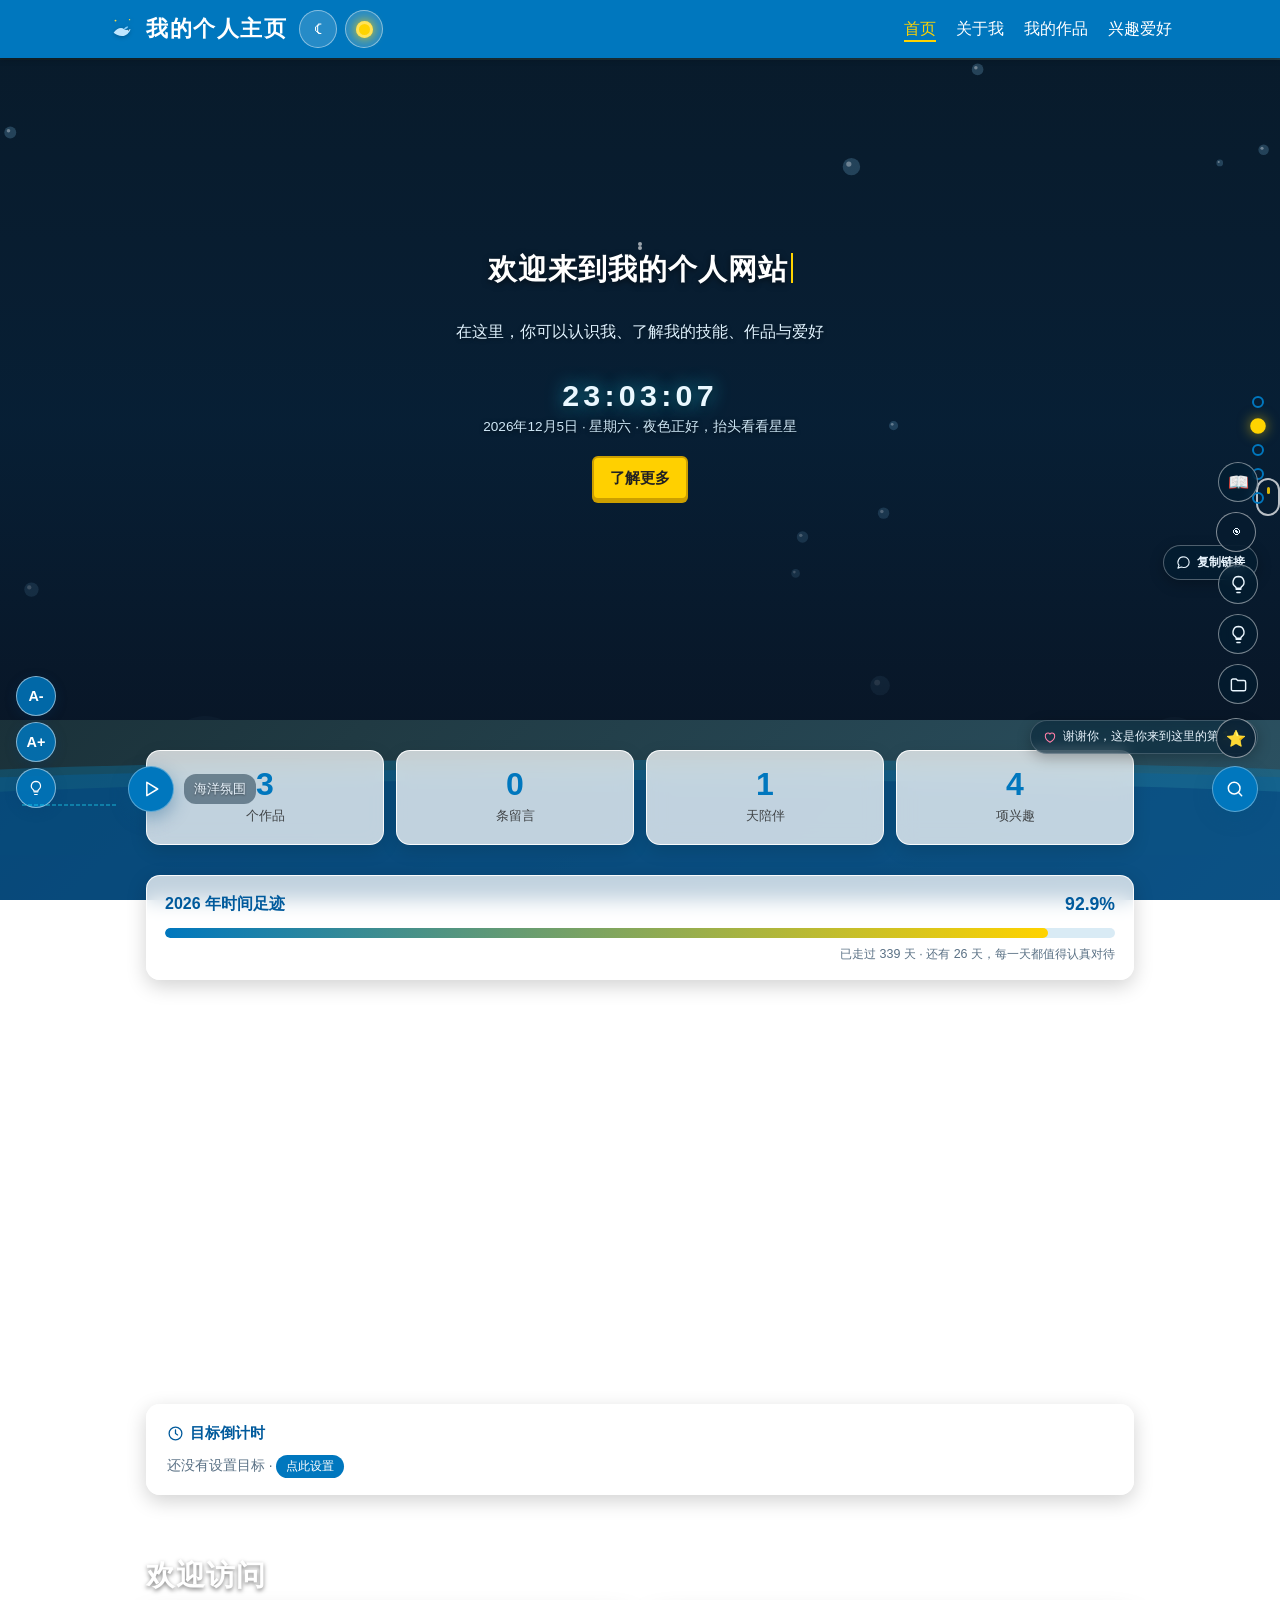
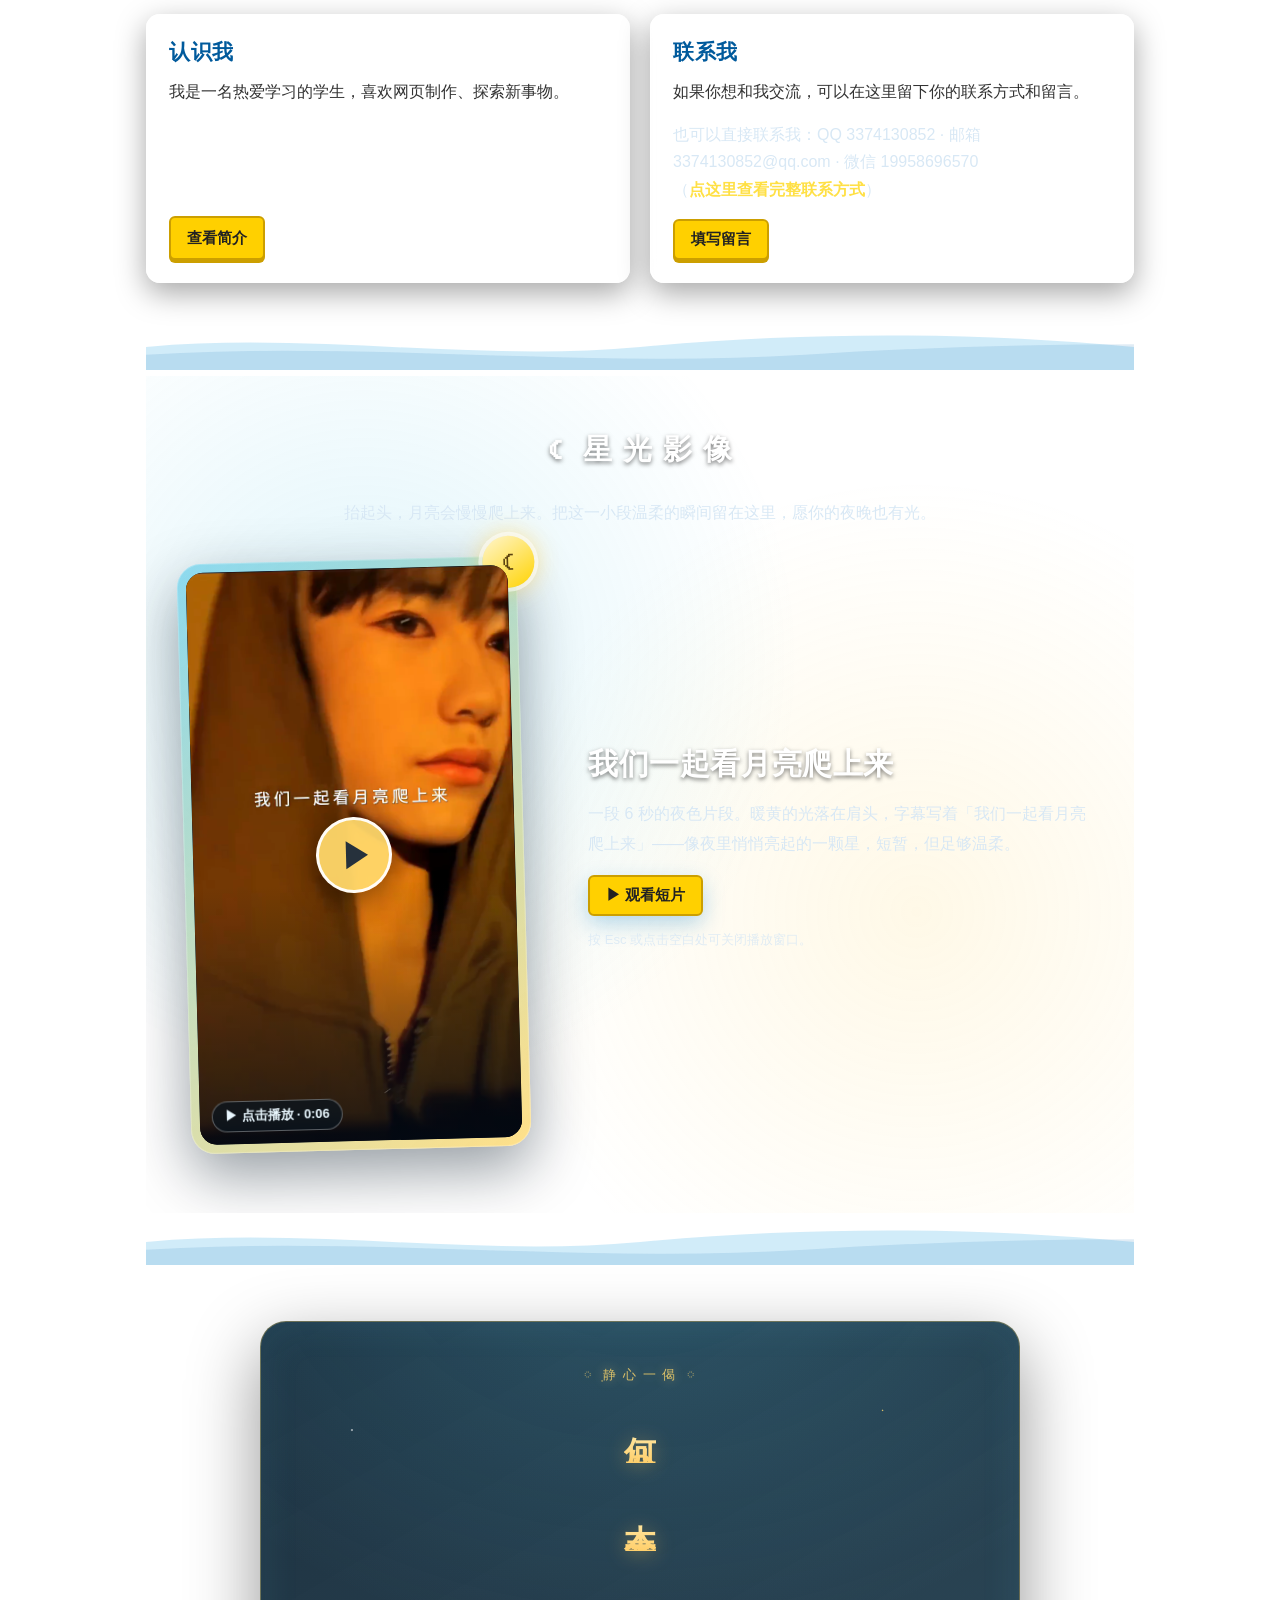
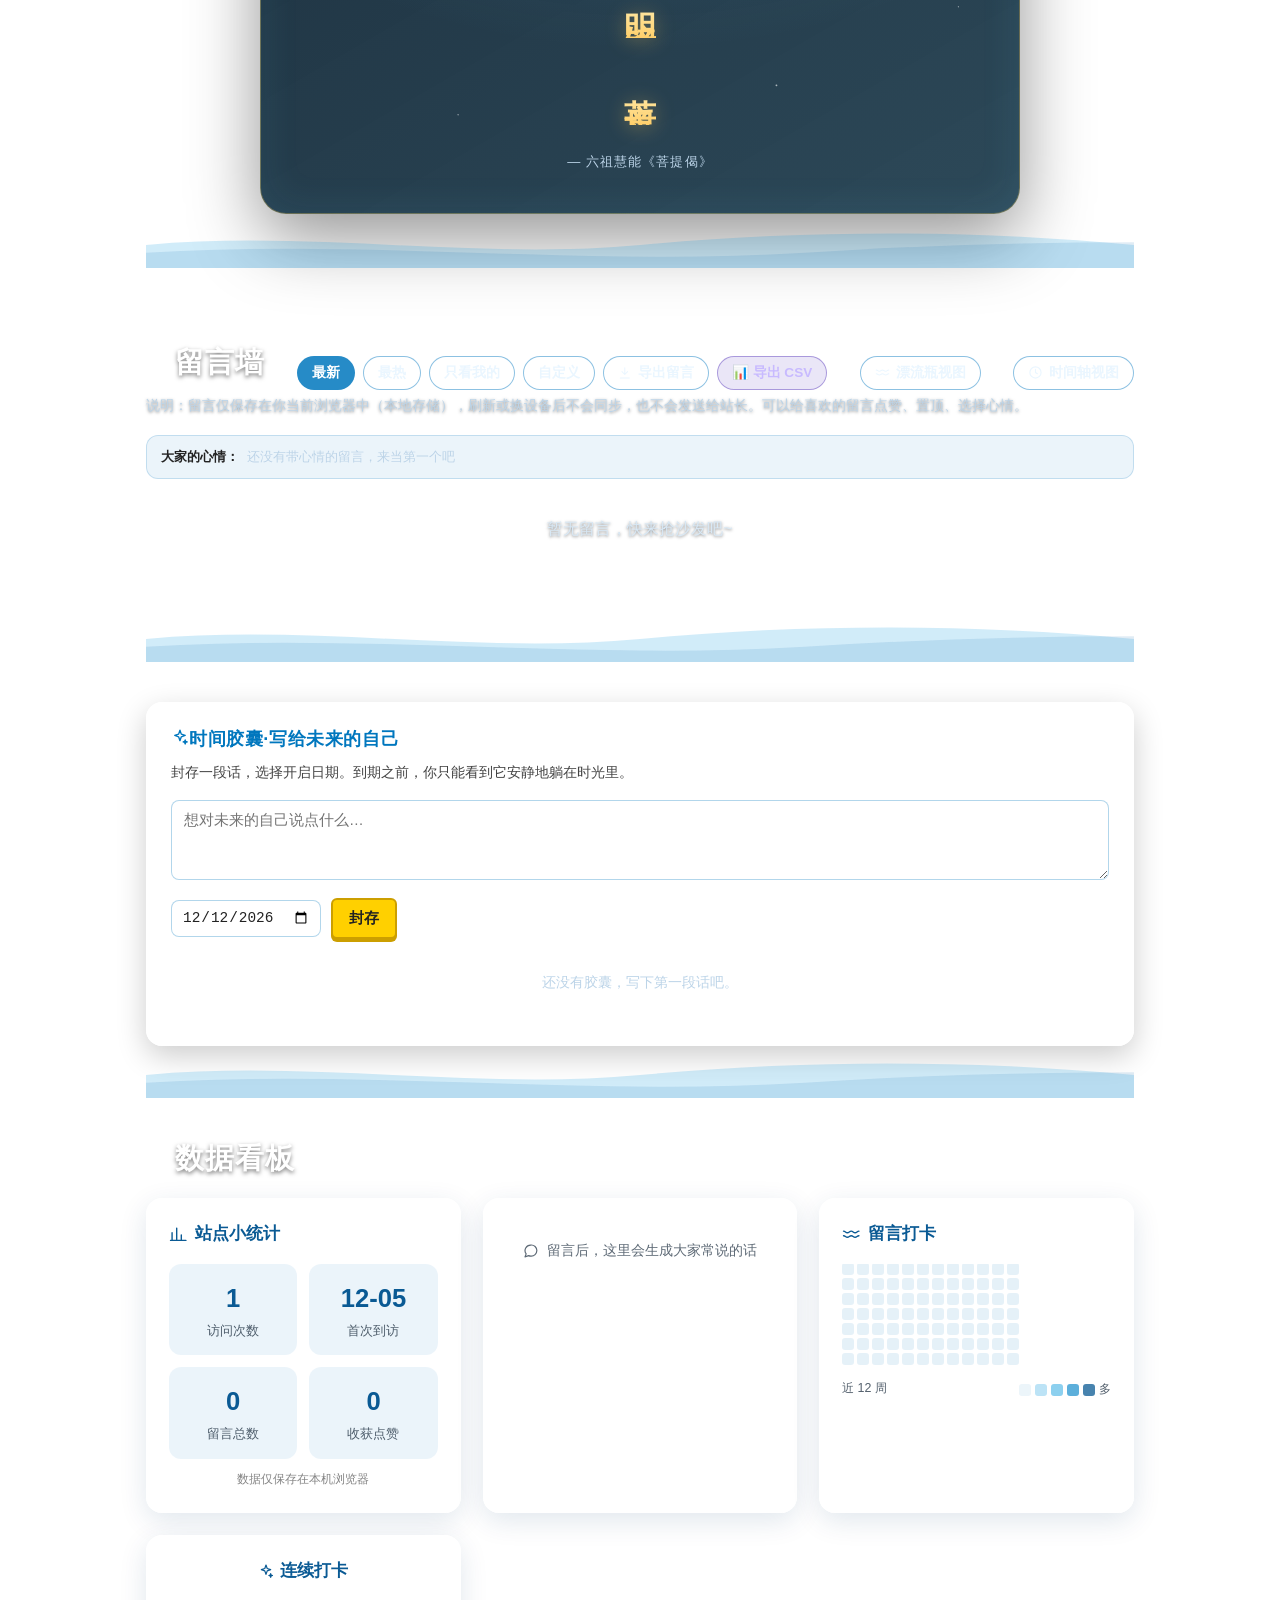
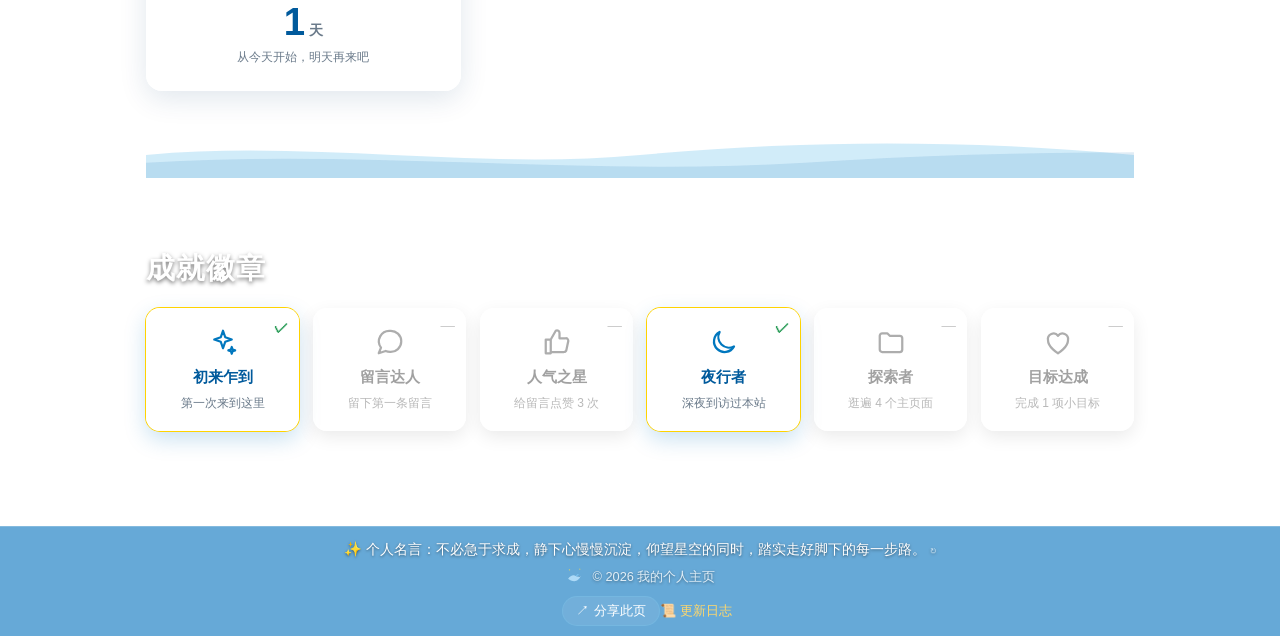
==== index.html @ f902dceb "feat: add zen poem section (菩提偈)" ====
<!DOCTYPE html>
<html lang="zh-CN">
<head>
    <meta charset="UTF-8">
    <meta name="viewport" content="width=device-width, initial-scale=1.0">
    <title>我的个人主页 - 首页</title>
    <link rel="icon" type="image/svg+xml" href="favicon.svg">
    <link rel="manifest" href="manifest.json">
    <meta name="mobile-web-app-capable" content="yes">
    <meta name="apple-mobile-web-app-status-bar-style" content="black-translucent">
    <meta name="description" content="欢迎来到我的个人主页，这里展示我的前端学习成果、作品与兴趣爱好，也欢迎给我留言交流。">
    <meta name="keywords" content="个人主页,前端学习,网页制作,作品展示,留言板">
    <meta name="theme-color" content="#0f2027">
    <meta name="author" content="我的个人主页">
    <!-- SEO / 社交分享卡片（微信、QQ、微博转发时显示） -->
    <link rel="canonical" href="index.html">
    <meta name="robots" content="index,follow">
    <script>(function(){try{var u=location.origin+location.pathname.replace(/index[.]html$/,"");var c=document.querySelector("link[rel=canonical]");if(c)c.href=u;var og=document.querySelector("meta[property=og:url]");if(!og){og=document.createElement("meta");og.setAttribute("property","og:url");document.head.appendChild(og);}og.content=u;}catch(e){}})();</script>
    <meta property="og:type" content="website">
    <meta property="og:site_name" content="蓝调雨夜 · 我的个人主页">
    <meta property="og:title" content="我的个人主页 - 首页">
    <meta property="og:description" content="欢迎来到我的个人主页，这里展示我的前端学习成果、作品与兴趣爱好，也欢迎给我留言交流。">
    <meta property="og:image" content="images/banner.png">
    <meta name="twitter:card" content="summary_large_image">
    <meta name="twitter:title" content="我的个人主页 - 首页">
    <meta name="twitter:description" content="欢迎来到我的个人主页，这里展示我的前端学习成果、作品与兴趣爱好。">
    <meta name="twitter:image" content="images/banner.png">
    <script type="application/ld+json">
    {"@context":"https://schema.org","@type":"WebSite","name":"蓝调雨夜 · 我的个人主页","description":"我的前端学习成果、作品与兴趣爱好展示","inLanguage":"zh-CN"}
    </script>
    <script>(function(){try{var t=localStorage.getItem("site-theme"),m=localStorage.getItem("site-theme-mode")||(t==="light"?"light":"dark"),light=m==="light"||(m==="auto"&&matchMedia("(prefers-color-scheme: light)").matches);if(light)document.documentElement.setAttribute("data-theme","light");localStorage.setItem("site-theme",light?"light":"dark");if(localStorage.getItem("site-motion")==="off")document.documentElement.setAttribute("data-motion","off");var sf=localStorage.getItem("siteFont");if(sf&&sf!=="default")document.documentElement.setAttribute("data-font",sf);}catch(e){}})();</script>
    <script>(function(){try{var a=JSON.parse(localStorage.getItem("siteAccent")||'"ocean"');if(a&&a!=="ocean")document.documentElement.setAttribute("data-accent",a);}catch(e){}})();</script>
    <link rel="stylesheet" href="css/style.css">
    <style>
        * { box-sizing: border-box; margin: 0; padding: 0; }
        
        body { 
            display: flex; flex-direction: column; 
            background: linear-gradient(135deg, #0f2027, #203a43, #2c5364) !important; 
            background-image: linear-gradient(135deg, #0f2027, #203a43, #2c5364) !important;
            background-size: 400% 400%;
            animation: bgGradientMove 15s ease infinite !important;
            background-attachment: fixed;
            min-height: 100vh; 
            overflow-x: hidden;
        }

        @keyframes bgGradientMove {
            0% { background-position: 0% 50%; }
            50% { background-position: 100% 50%; }
            100% { background-position: 0% 50%; }
        }

        /* 纯 CSS 波浪背景 */
        .ocean-waves {
            position: fixed; bottom: 0; left: 0; width: 100%; height: 300px;
            z-index: 1; pointer-events: none; overflow: hidden;
        }
        .wave {
            position: absolute; bottom: -60px; left: -50%; width: 200%; height: 200px;
            border-radius: 45%; background: rgba(0, 150, 220, 0.25);
            animation: wave-rotate 12s linear infinite; transform-origin: center center;
        }
        .wave:nth-child(2) {
            background: rgba(0, 100, 170, 0.35); border-radius: 42%; bottom: -70px;
            animation-duration: 18s; animation-direction: reverse; 
        }
        .wave:nth-child(3) {
            background: rgba(0, 60, 120, 0.45); border-radius: 48%; bottom: -80px;
            animation-duration: 25s;
        }
        @keyframes wave-rotate {
            0% { transform: rotate(0deg); }
            100% { transform: rotate(360deg); }
        }

        header, main, footer { position: relative; z-index: 10; }
        main.container { flex: 1; width: 100%; max-width: 1020px; margin: 0 auto; padding: 30px 16px; }
        h2 { font-size: 1.8rem; margin-bottom: 20px; color: #ffffff; text-shadow: 0 2px 4px rgba(0,0,0,0.5); }

        .grid { display: grid; grid-template-columns: repeat(2, 1fr); gap: 20px; }

        .grid .card {
            background: rgba(255, 255, 255, 0.75) !important; 
            backdrop-filter: blur(12px); -webkit-backdrop-filter: blur(12px);
            border: 1px solid rgba(255, 255, 255, 0.9) !important;
            border-radius: 14px; padding: 22px;
            box-shadow: 0 10px 30px rgba(0, 0, 0, 0.35);
            transition: transform 0.3s ease, box-shadow 0.3s ease; display: flex; flex-direction: column;
        }
        .grid .card:hover { transform: translateY(-8px); box-shadow: 0 15px 40px rgba(0,0,0,0.5); }
        .grid .card h3 { font-size: 1.3rem; margin: 0 0 12px 0; color: #005a9c; }
        .grid .card p { font-size: 1rem; line-height: 1.7; margin: 0 0 16px 0; color: #333; flex: 1; }

        /* 留言表单区域 */
        .contact-form-box { display: none; margin-top: 12px; padding: 12px; border-radius: 8px; background: rgba(240, 247, 255, 0.6); font-size: 0.9rem; }
        .contact-form-box input, .contact-form-box textarea { width: 100%; box-sizing: border-box; padding: 7px 9px; margin: 6px 0; border: 1px solid #ccc; border-radius: 6px; font-size: 0.9rem; background: rgba(255,255,255,0.9); }
        .contact-form-box textarea { min-height: 70px; resize: vertical; }
        .char-counter { text-align: right; font-size: 0.78rem; color: #666; margin-top: -2px; }
        .char-counter.over { color: #d64545; font-weight: bold; }
        .form-row-buttons { display: flex; gap: 8px; margin-top: 8px; }
        .form-row-buttons button { flex: 1; padding: 7px; border: none; border-radius: 6px; cursor: pointer; }
        .submit-btn { background: #2b78d4; color: #fff; }
        .cancel-btn { background: #aaa; color: #fff; }

        /* 联系方式摘要 */
        .contact-brief { font-size: 0.9rem; color: #d8e8f5; margin: 0 0 12px 0; line-height: 1.7; }
        .contact-brief a { color: #ffe045; text-decoration: none; font-weight: 600; }
        .contact-brief a:hover { text-decoration: underline; }
        /* 留言数据说明 */
        .board-note { color: #bcd4e8; font-size: 0.85rem; margin: -8px 0 18px 0; text-shadow: 0 1px 3px rgba(0,0,0,0.5); }
        .board-head { display: flex; align-items: center; justify-content: space-between; gap: 12px; flex-wrap: wrap; }
        .export-btn {
            display: inline-flex; align-items: center; gap: 6px;
            padding: 7px 14px; border: 1px solid rgba(0, 119, 190, 0.45);
            border-radius: 20px; background: rgba(255, 255, 255, 0.12);
            color: #eaf6ff; font-size: 0.85rem; font-weight: 600;
            cursor: pointer; transition: background .25s, transform .25s, border-color .25s;
        }
        .export-btn:hover { background: rgba(0, 119, 190, 0.35); border-color: rgba(255,255,255,0.6); transform: translateY(-2px); }
        .export-btn:focus-visible { outline: 3px solid #ffd300; outline-offset: 2px; }

        /* 留言展示墙 */
        .message-board-section { margin-top: 40px; }
        #messageBoard { display: flex; flex-direction: column; gap: 15px; }
        .msg-item {
            background: rgba(255, 255, 255, 0.9) !important;
            backdrop-filter: blur(10px); -webkit-backdrop-filter: blur(10px);
            border: 1px solid rgba(0, 119, 190, 0.3);
            border-radius: 10px; padding: 15px 20px;
            box-shadow: 0 4px 15px rgba(0,0,0,0.05);
            animation: fadeIn 0.5s ease;
        }
        @keyframes fadeIn { from { opacity: 0; transform: translateY(10px); } to { opacity: 1; transform: translateY(0); } }
        .msg-header { display: flex; justify-content: space-between; align-items: center; margin-bottom: 8px; border-bottom: 1px dashed #ccc; padding-bottom: 8px; }
        .msg-header strong { color: #005a9c; font-size: 1.05rem; }
        .msg-time { font-size: 0.8rem; color: #888; }
        .msg-meta { display: flex; align-items: center; gap: 12px; }
        .msg-delete {
            border: none; background: transparent; cursor: pointer; padding: 2px 6px;
            color: #c0392b; font-size: 0.78rem; border-radius: 5px; transition: background .2s, color .2s;
        }
        .msg-delete:hover { background: rgba(192, 57, 43, 0.1); color: #922b21; }
        .msg-delete:focus-visible { outline: 2px solid #c0392b; outline-offset: 2px; }
        .msg-content { color: #333; font-size: 0.95rem; line-height: 1.6; margin-bottom: 8px; }
        .msg-contact { font-size: 0.8rem; color: #888; }

        @media (max-width: 720px) { .grid { grid-template-columns: 1fr; } }
        
        footer { background-color: rgba(0, 113, 188, 0.6) !important; backdrop-filter: blur(10px); -webkit-backdrop-filter: blur(10px); border-top: 1px solid rgba(255,255,255,0.2); color: #fff; text-align: center; padding: 16px 0; width: 100%; }
        footer p { margin: 0; color: #fff; font-size: 0.9rem; text-shadow: 0 1px 3px rgba(0,0,0,0.5); }
    </style>
    <link rel="stylesheet" href="css/theme.css">
</head>
<body>
    <a href="#main-content" class="skip-link">跳转到主要内容</a>
    <header class="site-header">
        <div class="container">
            <h1><svg class="brand-mark" viewBox="0 0 64 64" aria-hidden="true"><circle class="brand-star" cx="16" cy="14" r="2"></circle><circle class="brand-star" cx="46" cy="12" r="1.5"></circle><path class="whale-body" d="M12 40c6-9 16-13 22-8 4 3 8 3 14 0-2 8-9 15-18 15-7 0-13-3-18-7z"></path><path class="whale-fin" d="M34 32c2-4 6-6 9-5-1 3-4 5-9 5z"></path><circle class="whale-eye" cx="44" cy="34" r="1.1"></circle></svg>我的个人主页</h1>
            <div class="theme-toggle-wrap"><button class="theme-toggle" type="button" aria-label="切换深浅主题" title="切换深浅主题"><span class="theme-toggle-icon">🌙</span></button></div>
            <nav class="site-nav" aria-label="主导航">
                <ul>
                    <li><a href="index.html" class="active" aria-current="page">首页</a></li>
                    <li><a href="about.html">关于我</a></li>
                    <li><a href="works.html">我的作品</a></li>
                    <li><a href="hobby.html">兴趣爱好</a></li>
                </ul>
            </nav>
        </div>
    </header>

    <div class="hero">
        <div class="hero-parallax"></div>
        <div class="hero-stars" aria-hidden="true"></div>
        <span class="bubble"></span>
        <span class="bubble"></span>
        <h2><span class="typewriter" data-text="欢迎来到我的个人网站">欢迎来到我的个人网站</span></h2>
        <p>在这里，你可以认识我、了解我的技能、作品与爱好</p>
        <div class="sky-clock" id="skyClock" aria-label="当前时间"></div>
        <a href="about.html" class="button">了解更多</a>
        <a href="#main-content" class="hero-scroll-hint" aria-label="向下浏览">
            <span class="hero-scroll-mouse"><span class="hero-scroll-dot"></span></span>
        </a>
    </div>

    <main class="container" id="main-content">
        <div class="stat-strip reveal" style="--reveal-delay: 0s" aria-label="网站数据一览">
            <div class="stat-strip__item">
                <strong data-count="3">0</strong>
                <span>个作品</span>
            </div>
            <div class="stat-strip__item">
                <strong data-count="0" id="statMessages">0</strong>
                <span>条留言</span>
            </div>
            <div class="stat-strip__item">
                <strong data-count="1" id="statDays">0</strong>
                <span>天陪伴</span>
            </div>
            <div class="stat-strip__item">
                <strong data-count="4">0</strong>
                <span>项兴趣</span>
            </div>
        </div>

        <div class="year-progress reveal" id="yearProgress" style="--reveal-delay: 0.04s" aria-label="年度时间进度"></div>

        <section>
            <h2 class="reveal" style="--reveal-delay: 0s">欢迎访问</h2>
            <div class="grid">
                <div class="card reveal tilt-card" style="--reveal-delay: 0.1s">
                    <h3>认识我</h3>
                    <p>我是一名热爱学习的学生，喜欢网页制作、探索新事物。</p>
                    <a href="about.html" class="button">查看简介</a>
                </div>
                <div class="card reveal tilt-card" style="--reveal-delay: 0.22s">
                    <h3>联系我</h3>
                    <p>如果你想和我交流，可以在这里留下你的联系方式和留言。</p>
                    <p class="contact-brief">也可以直接联系我：QQ 3374130852 · 邮箱 3374130852@qq.com · 微信 19958696570<br>（<a href="about.html">点这里查看完整联系方式</a>）</p>
                    <button class="button" id="showFormBtn">填写留言</button>
                    <div class="contact-form-box" id="formBox">
                        <input type="text" id="msgName" placeholder="你的昵称（最多 20 字）" aria-label="你的昵称" maxlength="20" required>
                        <input type="text" id="msgContact" placeholder="联系方式（QQ/邮箱，最多 40 字）" aria-label="联系方式" maxlength="40" required>
                        <textarea id="msgText" placeholder="写下你想说的话..." aria-label="留言内容" maxlength="200" required></textarea>
                        <div class="char-counter" id="charCounter" aria-live="polite">0 / 200</div>
                        <div class="mood-picker" role="radiogroup" aria-label="选择留言心情">
                            <span class="mood-picker__label">此刻心情：</span>
                            <button type="button" class="mood-chip" data-mood="happy" role="radio" aria-checked="false"><span data-icon="sparkle"></span>开心</button>
                            <button type="button" class="mood-chip" data-mood="calm" role="radio" aria-checked="false"><span data-icon="wave"></span>平静</button>
                            <button type="button" class="mood-chip" data-mood="inspired" role="radio" aria-checked="false"><span data-icon="bulb"></span>灵感</button>
                            <button type="button" class="mood-chip" data-mood="cheer" role="radio" aria-checked="false"><span data-icon="heart"></span>加油</button>
                        </div>
                        <div class="form-row-buttons">
                            <button class="submit-btn" id="sendMsg">提交</button>
                            <button class="cancel-btn" id="closeForm">取消</button>
                        </div>
                    </div>
                </div>
            </div>
        </section>

        <section class="moon-zone" id="moonVideo">
            <div class="moon-zone__head reveal">
                <h2>☾ 星光影像</h2>
                <p>抬起头，月亮会慢慢爬上来。把这一小段温柔的瞬间留在这里，愿你的夜晚也有光。</p>
            </div>
            <div class="moon-grid container">
                <div class="moon-card reveal" style="--reveal-delay: 0.08s">
                    <span class="moon-card__moon" aria-hidden="true">☾</span>
                    <button class="moon-poster" type="button" id="moonPoster" aria-label="播放短片：我们一起看月亮爬上来">
                        <img src="media/moon-poster.png" alt="短片封面：暖色调人物特写，字幕“我们一起看月亮爬上来”" loading="lazy">
                        <span class="moon-play" aria-hidden="true"></span>
                        <span class="moon-poster__tag">▶ 点击播放 · 0:06</span>
                    </button>
                </div>
                <div class="moon-info reveal" style="--reveal-delay: 0.2s">
                    <h3>我们一起看月亮爬上来</h3>
                    <p>一段 6 秒的夜色片段。暖黄的光落在肩头，字幕写着「我们一起看月亮爬上来」——像夜里悄悄亮起的一颗星，短暂，但足够温柔。</p>
                    <button class="button" type="button" id="moonOpenBtn">▶ 观看短片</button>
                    <p class="moon-note">按 Esc 或点击空白处可关闭播放窗口。</p>
                </div>
            </div>
        </section>

        <div class="moon-modal" id="moonModal" role="dialog" aria-modal="true" aria-label="星光影像播放器">
            <div class="moon-modal__shade" id="moonShade"></div>
            <canvas class="moon-modal__rain" id="moonRain" aria-hidden="true"></canvas>
            <div class="moon-modal__box">
                <button class="moon-modal__close" type="button" id="moonClose" aria-label="关闭播放">×</button>
                <video id="moonVideoEl" controls playsinline preload="none" poster="media/moon-poster.png">
                    <source src="media/moon-video.mp4" type="video/mp4">
                    你的浏览器不支持视频播放。
                </video>
                <span class="moon-modal__hint">Esc 关闭 · 点击背景关闭</span>
            </div>
        </div>

        <section class="zen-section reveal" id="zenPoem" style="--reveal-delay: 0.05s" aria-label="静心禅语">
            <p class="zen-eyebrow">◌&nbsp; 静 心 一 偈 &nbsp;◌</p>
            <div class="zen-poem" role="img" aria-label="菩提本无树，明镜亦非台，本来无一物，何处惹尘埃。">
                <span class="zen-line">菩提本无树</span>
                <span class="zen-line">明镜亦非台</span>
                <span class="zen-line">本来无一物</span>
                <span class="zen-line">何处惹尘埃</span>
            </div>
            <p class="zen-sign">— 六祖慧能《菩提偈》</p>
        </section>

        <section class="message-board-section">
            <div class="board-head reveal" style="--reveal-delay: 0s">
                <h2><span data-icon="chat" style="vertical-align:-0.08em"></span> 留言墙</h2>
                <div class="board-controls">
                    <div class="board-toolbar" role="group" aria-label="留言排序方式">
                        <button class="sort-btn active" type="button" data-sort="new" aria-pressed="true">最新</button>
                        <button class="sort-btn" type="button" data-sort="hot" aria-pressed="false">最热</button>
                        <button class="sort-btn" type="button" id="onlyMineBtn" aria-pressed="false">只看我的</button>
                    </div>
                    <button class="export-btn" id="exportMsgs" type="button" aria-label="导出留言为 JSON 文件"><span data-icon="download" style="vertical-align:-0.08em"></span> 导出留言</button>
                </div>
            </div>
            <p class="board-note reveal" style="--reveal-delay: 0.08s">说明：留言仅保存在你当前浏览器中（本地存储），刷新或换设备后不会同步，也不会发送给站长。可以给喜欢的留言点赞、置顶、选择心情。</p>
            <div class="mood-stats reveal" id="moodStats" style="--reveal-delay: 0.12s"></div>
            <div id="messageBoard" class="reveal" style="--reveal-delay: 0.16s"></div>
        </section>

        <section class="capsule-section reveal" id="timeCapsule" style="--reveal-delay: 0.1s">
            <!-- 由 extras.js 渲染 -->
        </section>

        <section class="data-zone reveal" id="dataZone" style="--reveal-delay: 0.1s">
            <h2><span data-icon="chart" style="vertical-align:-0.08em"></span> 数据看板</h2>
            <div class="data-zone__grid">
                <div class="data-card" id="visitStats" style="--reveal-delay: 0.12s"><!-- 由 more.js 渲染 --></div>
                <div class="data-card" id="wordCloud" style="--reveal-delay: 0.2s"><!-- 由 more.js 渲染 --></div>
                <div class="data-card" id="messageHeatmap" style="--reveal-delay: 0.28s"><!-- 由 more.js 渲染 --></div>
            </div>
        </section>

        <section class="badge-section reveal" id="badgeSection" style="--reveal-delay: 0.1s">
            <h2>成就徽章</h2>
            <div class="badge-wall" id="badgeWall"></div>
        </section>
    </main>

    <footer class="site-footer">
        <div class="container">
            <p>✨ 个人名言：不必急于求成，静下心慢慢沉淀，仰望星空的同时，踏实走好脚下的每一步路。</p>
            <p class="copyright"><svg class="footer-mark" viewBox="0 0 64 64" aria-hidden="true"><circle class="brand-star" cx="16" cy="14" r="2"></circle><circle class="brand-star" cx="46" cy="12" r="1.5"></circle><path class="whale-body" d="M12 40c6-9 16-13 22-8 4 3 8 3 14 0-2 8-9 15-18 15-7 0-13-3-18-7z"></path><path class="whale-fin" d="M34 32c2-4 6-6 9-5-1 3-4 5-9 5z"></path><circle class="whale-eye" cx="44" cy="34" r="1.1"></circle></svg>© 2026 我的个人主页</p>
        </div>
    </footer>

    <div class="ocean-waves">
        <div class="wave"></div>
        <div class="wave"></div>
        <div class="wave"></div>
    </div>

    <script>
        const showFormBtn = document.getElementById('showFormBtn'); 
        const formBox = document.getElementById('formBox');
        const closeForm = document.getElementById('closeForm'); 
        const sendMsg = document.getElementById('sendMsg');
        const messageBoard = document.getElementById('messageBoard');

        // XSS 防护：把用户输入中的特殊字符转成纯文本，避免被当作 HTML/JS 执行
        function escapeHtml(value) {
            return String(value == null ? '' : value)
                .replace(/&/g, '&amp;')
                .replace(/</g, '&lt;')
                .replace(/>/g, '&gt;')
                .replace(/"/g, '&quot;')
                .replace(/'/g, '&#39;');
        }

        const STORE_KEY = 'homeMessage';
        const LIKED_KEY = 'homeMessageLiked';
        let sortMode = 'new'; // new | hot
        let onlyMine = false;
        let selectedMood = 'happy';
        const MOODS = window.MOODS || {
            happy: { label: '开心', icon: 'sparkle', color: '#e6a700' },
            calm: { label: '平静', icon: 'wave', color: '#0077be' },
            inspired: { label: '灵感', icon: 'bulb', color: '#6a4fc2' },
            cheer: { label: '加油', icon: 'heart', color: '#e91e63' }
        };

        function readList() {
            try {
                const list = JSON.parse(localStorage.getItem(STORE_KEY)) || [];
                // 兼容旧数据：补齐 likes / pinned / ts 字段
                return list.map((m, i) => ({
                    name: m.name || '',
                    contact: m.contact || '',
                    text: m.text || '',
                    time: m.time || '',
                    likes: Number(m.likes) || 0,
                    pinned: !!m.pinned,
                    mood: m.mood || '',
                    device: m.device || '',
                    ts: Number(m.ts) || (list.length - 1 - i), // 旧数据按数组顺序兜底
                    id: m.id || ('m' + (m.ts || (list.length - 1 - i)) + '_' + i)
                }));
            } catch (e) { return []; }
        }
        function writeList(list) {
            try { localStorage.setItem(STORE_KEY, JSON.stringify(list)); return true; }
            catch (e) { showToast('存储空间不足，请稍后再试', 'error'); return false; }
        }
        function readLiked() {
            try { return JSON.parse(localStorage.getItem(LIKED_KEY)) || {}; } catch (e) { return {}; }
        }

        // 心情统计条
        function renderMoodStats(list) {
            const host = document.getElementById('moodStats');
            if (!host) return;
            const counts = {};
            list.forEach(m => { if (m.mood) counts[m.mood] = (counts[m.mood] || 0) + 1; });
            const keys = Object.keys(counts);
            if (!keys.length) {
                host.innerHTML = '<span class="mood-stats__label">大家的心情：</span><span class="mood-stats__empty">还没有带心情的留言，来当第一个吧</span>';
                return;
            }
            host.innerHTML = '<span class="mood-stats__label">大家的心情：</span>' + keys.map(k => {
                const m = MOODS[k] || { label: k, color: '#0077be' };
                return '<span class="mood-stat" style="--mood-color:' + m.color + '">' +
                    (window.svgIcon ? window.svgIcon(m.icon || 'sparkle') : '') + m.label + ' <b>' + counts[k] + '</b></span>';
            }).join('');
        }

        // 渲染留言列表（置顶优先，再按最新/最热排序）
        function renderMessages() {
            let list = readList();
            renderMoodStats(list);
            // 更新统计数字
            const statMsg = document.getElementById('statMessages');
            if (statMsg) statMsg.setAttribute('data-count', list.length);
            const statDays = document.getElementById('statDays');
            if (statDays && window.siteDeviceId) {
                try {
                    const first = parseInt(localStorage.getItem('site-first-visit'), 10);
                    if (first) statDays.setAttribute('data-count', Math.max(1, Math.floor((Date.now() - first) / 86400000) + 1));
                } catch (e) {}
            }
            if (onlyMine) {
                const myId = window.siteDeviceId ? window.siteDeviceId() : '';
                list = list.filter(m => m.device === myId);
            }
            if (list.length === 0) {
                messageBoard.innerHTML = '<p style="color: #d8e8f5; text-align: center; padding: 20px; text-shadow: 0 1px 3px rgba(0,0,0,0.5);">' +
                    (onlyMine ? '你还没有在这台设备上留过言~' : '暂无留言，快来抢沙发吧~') + '</p>';
                return;
            }
            const liked = readLiked();
            list.sort((a, b) => {
                if (a.pinned !== b.pinned) return a.pinned ? -1 : 1;
                if (sortMode === 'hot') return b.likes - a.likes || b.ts - a.ts;
                return b.ts - a.ts;
            });

            messageBoard.innerHTML = list.map((msg) => {
                const isLiked = !!liked[msg.id];
                const mood = MOODS[msg.mood];
                const moodTag = mood ? '<span class="msg-mood" style="--mood-color:' + mood.color + '">' +
                    (window.svgIcon ? window.svgIcon(mood.icon) : '') + mood.label + '</span>' : '';
                return `
                <div class="msg-item${msg.pinned ? ' msg-pinned' : ''}" data-id="${escapeHtml(msg.id)}">
                    <div class="msg-header">
                        <strong>${msg.pinned ? '<span class="pin-tag"><svg viewBox="0 0 24 24" fill="none" stroke="currentColor" stroke-width="2" stroke-linecap="round" stroke-linejoin="round" aria-hidden="true"><path d="M12 17v5M9 3h6l-1 6 3 3v2H7v-2l3-3z"/></svg>置顶</span>' : ''}${escapeHtml(msg.name)} ${moodTag}</strong>
                        <span class="msg-meta">
                            <span class="msg-time">${escapeHtml(msg.time)}</span>
                        </span>
                    </div>
                    <div class="msg-content">${escapeHtml(msg.text).replace(/\n/g, '<br>')}</div>
                    <div class="msg-contact">联系方式: ${escapeHtml(msg.contact)}</div>
                    <div class="msg-actions" style="margin-top:10px;">
                        <button type="button" class="msg-like${isLiked ? ' liked' : ''}" data-act="like" data-id="${escapeHtml(msg.id)}" aria-pressed="${isLiked}" aria-label="点赞">
                            <svg viewBox="0 0 24 24" fill="none" stroke="currentColor" stroke-width="1.8" stroke-linecap="round" stroke-linejoin="round" aria-hidden="true"><path d="M7 10v11H3V10zM7 10l4-7a2 2 0 0 1 3 1.8V9h5a2 2 0 0 1 2 2.4l-1.5 7A2 2 0 0 1 17.6 20H7"/></svg>
                            <span class="msg-likes-count">${msg.likes}</span>
                        </button>
                        <button type="button" class="msg-pin${msg.pinned ? ' pinned' : ''}" data-act="pin" data-id="${escapeHtml(msg.id)}" aria-pressed="${msg.pinned}" aria-label="${msg.pinned ? '取消置顶' : '置顶'}">
                            <svg viewBox="0 0 24 24" fill="none" stroke="currentColor" stroke-width="1.8" stroke-linecap="round" stroke-linejoin="round" aria-hidden="true"><path d="M12 17v5M9 3h6l-1 6 3 3v2H7v-2l3-3z"/></svg>
                            ${msg.pinned ? '取消置顶' : '置顶'}
                        </button>
                        <button type="button" class="msg-delete" data-act="delete" data-id="${escapeHtml(msg.id)}" aria-label="删除 ${escapeHtml(msg.name)} 的留言">删除</button>
                    </div>
                </div>`;
            }).join('');
        }

        renderMessages();

        // 排序切换（最新 / 最热）
        document.querySelectorAll('.sort-btn[data-sort]').forEach(function (btn) {
            btn.addEventListener('click', function () {
                sortMode = btn.getAttribute('data-sort');
                document.querySelectorAll('.sort-btn[data-sort]').forEach(function (b) {
                    const on = b === btn;
                    b.classList.toggle('active', on);
                    b.setAttribute('aria-pressed', String(on));
                });
                renderMessages();
            });
        });

        // 只看我的（按本机 deviceId 过滤）
        const onlyMineBtn = document.getElementById('onlyMineBtn');
        if (onlyMineBtn) {
            onlyMineBtn.addEventListener('click', function () {
                onlyMine = !onlyMine;
                onlyMineBtn.classList.toggle('active', onlyMine);
                onlyMineBtn.setAttribute('aria-pressed', String(onlyMine));
                renderMessages();
            });
        }

        // 心情选择
        document.querySelectorAll('.mood-chip').forEach(function (chip) {
            chip.addEventListener('click', function () {
                selectedMood = chip.getAttribute('data-mood');
                document.querySelectorAll('.mood-chip').forEach(function (c) {
                    const on = c === chip;
                    c.classList.toggle('selected', on);
                    c.setAttribute('aria-checked', String(on));
                });
            });
        });
        // 默认选中开心
        (function () {
            const first = document.querySelector('.mood-chip[data-mood="happy"]');
            if (first) { first.classList.add('selected'); first.setAttribute('aria-checked', 'true'); }
        })();

        // 点赞 / 置顶 / 删除（事件委托）
        messageBoard.addEventListener('click', function (e) {
            const btn = e.target.closest('[data-act]');
            if (!btn) return;
            const act = btn.getAttribute('data-act');
            const id = btn.getAttribute('data-id');
            let list = readList();
            const idx = list.findIndex(function (m) { return m.id === id; });
            if (idx < 0) return;

            if (act === 'like') {
                const liked = readLiked();
                if (liked[id]) {
                    showToast('你已经点过赞啦', 'info', 1600);
                    return;
                }
                list[idx].likes += 1;
                liked[id] = 1;
                try { localStorage.setItem(LIKED_KEY, JSON.stringify(liked)); } catch (err) {}
                writeList(list);
                renderMessages();
                showToast('点赞成功，谢谢支持！', 'success', 1600);
            } else if (act === 'pin') {
                list[idx].pinned = !list[idx].pinned;
                writeList(list);
                renderMessages();
                showToast(list[idx].pinned ? '已置顶' : '已取消置顶', 'info', 1600);
            } else if (act === 'delete') {
                if (!confirm('确定删除这条留言吗？')) return;
                list.splice(idx, 1);
                writeList(list);
                renderMessages();
                document.dispatchEvent(new Event('messagechanged'));
                showToast('留言已删除', 'info');
            }
        });

        // 留言字数实时计数
        const MAX_LEN = 200;
        const MAX_COUNT = 50;
        const charCounter = document.getElementById('charCounter');
        document.getElementById('msgText').addEventListener('input', function () {
            const len = this.value.length;
            charCounter.textContent = len + ' / ' + MAX_LEN;
            charCounter.classList.toggle('over', len >= MAX_LEN);
        });

        showFormBtn.onclick = function () { formBox.style.display = 'block'; showFormBtn.style.display = 'none'; }
        closeForm.onclick = function () { formBox.style.display = 'none'; showFormBtn.style.display = 'block'; }
        
        sendMsg.onclick = function () {
            const name = document.getElementById('msgName').value.trim(); 
            const contact = document.getElementById('msgContact').value.trim(); 
            const text = document.getElementById('msgText').value.trim();
            
            if (!name || !contact || !text) {
                showToast('请把信息填写完整！', 'error');
                return;
            }
            if (name.length > 20 || contact.length > 40 || text.length > MAX_LEN) {
                showToast('内容超出字数上限，请精简后再提交', 'error');
                return;
            }
            
            let messageList = readList();
            const now = Date.now();
            const data = {
                id: 'm' + now + '_' + Math.floor(Math.random() * 10000),
                name, contact, text,
                time: new Date().toLocaleString('zh-CN'),
                likes: 0, pinned: false, ts: now,
                mood: selectedMood,
                device: window.siteDeviceId ? window.siteDeviceId() : ''
            };
            messageList.push(data);
            // 数量上限：只保留最新 50 条，避免撑满 localStorage
            if (messageList.length > MAX_COUNT) messageList = messageList.slice(-MAX_COUNT);
            if (!writeList(messageList)) return;
            
            showToast('留言提交成功！', 'success');
            
            document.getElementById('msgName').value = ''; 
            document.getElementById('msgContact').value = ''; 
            document.getElementById('msgText').value = '';
            charCounter.textContent = '0 / ' + MAX_LEN;
            charCounter.classList.remove('over');
            formBox.style.display = 'none'; 
            showFormBtn.style.display = 'block';

            renderMessages();
            // 通知数据看板（词云 / 热力图 / 统计）刷新
            document.dispatchEvent(new Event('messagechanged'));
        }

        // 导出留言为 JSON 文件
        document.getElementById('exportMsgs').addEventListener('click', function () {
            let list = [];
            try { list = JSON.parse(localStorage.getItem('homeMessage')) || []; } catch (e) {}
            if (!list.length) { showToast('还没有留言可以导出', 'info'); return; }
            const payload = { exportTime: new Date().toLocaleString('zh-CN'), count: list.length, messages: list };
            const blob = new Blob([JSON.stringify(payload, null, 2)], { type: 'application/json;charset=utf-8' });
            const url = URL.createObjectURL(blob);
            const a = document.createElement('a');
            const d = new Date();
            const stamp = d.getFullYear() + String(d.getMonth() + 1).padStart(2, '0') + String(d.getDate()).padStart(2, '0');
            a.href = url;
            a.download = '留言备份-' + stamp + '.json';
            document.body.appendChild(a);
            a.click();
            document.body.removeChild(a);
            URL.revokeObjectURL(url);
            showToast('已导出 ' + list.length + ' 条留言', 'success');
        });
    </script>
    <script src="js/interactions.js"></script>
    <script src="js/extras.js"></script>
    <script src="js/more.js"></script>
    <script src="js/upgrade.js"></script>
    <script src="js/upgrade2.js"></script>
    <script src="js/upgrade3.js"></script>
    <script src="js/upgrade4.js"></script>
    <script src="js/upgrade5.js"></script>
    <script src="js/upgrade6.js"></script>
    <script src="js/upgrade7.js"></script>
    <script src="js/video.js"></script>

<script>
if ("serviceWorker" in navigator) {
  window.addEventListener("load", function () {
    navigator.serviceWorker.register("sw.js").catch(function () {});
  });
}
</script>
</body>
</html>
---- css/style.css ----
* {
    margin: 0;
    padding: 0;
    box-sizing: border-box;
}

html {
    scroll-behavior: smooth;
}

body {
    font-family: var(--font-family);
    line-height: 1.6;
    color: #222;
    /* 🌟 核心修改：动态渐变背景 */
    background: linear-gradient(135deg, #e0f3ff, #edf0f2, #d4e6f1, #e8f4f8);
    background-size: 400% 400%; /* 放大背景，让动画有移动空间 */
    animation: bgGradientMove 15s ease infinite; /* 15秒平滑无限循环 */
    
    min-height: 100vh;
    padding-top: 60px;
}

/* 🌟 新增：渐变背景移动动画 */
@keyframes bgGradientMove {
    0% { background-position: 0% 50%; }
    50% { background-position: 100% 50%; }
    100% { background-position: 0% 50%; }
}

:root {
    --main-blue: #0077be;
    --light-blue: #87cefa;
    --accent-yellow: #ffd300;
    --yellow-dark: #cc9f00;
    --card-border: #0077be;
    --shadow: 0 3px 8px rgba(0, 80, 130, 0.12);
    /* 阶段1：全站统一设计变量（深蓝星空） */
    --bg-deep-1: #0f2027;
    --bg-deep-2: #203a43;
    --bg-deep-3: #2c5364;
    --glass-bg: rgba(255, 255, 255, 0.88);
    --glass-border: rgba(255, 255, 255, 0.9);
    --text-on-dark: #ffffff;
    --font-body: 1rem;
    --line-body: 1.7;
    /* P0：字体排印系统——正文无衬线，标题衬线气质，数字/英文几何体 */
    --font-family: "PingFang SC", "Microsoft YaHei", "Noto Sans SC", sans-serif;
    --font-display: "Noto Serif SC", "Songti SC", "STSong", "SimSun", serif;
    --font-tech: "Trebuchet MS", "Segoe UI", "Helvetica Neue", sans-serif;
}

h1, h2, h3 {
    letter-spacing: 0.5px;
}

/* P0：标题用衬线体建立气质层，正文保持无衬线；字重拉开三级层次 */
h1 {
    font-family: var(--font-display);
    font-weight: 700;
    letter-spacing: 1.5px;
}
h2 {
    font-family: var(--font-display);
    font-size: 1.55rem;
    font-weight: 700;
    letter-spacing: 1px;
    margin-bottom: 0.8rem;
    color: #112233;
    line-height: 1.35;
}
h3 {
    font-family: var(--font-tech);
    font-size: 1.12rem;
    font-weight: 700;
    letter-spacing: 0.6px;
    margin-bottom: 0.5rem;
    line-height: 1.4;
}

p {
    color: #333;
    margin-bottom: 0.8rem;
    font-size: var(--font-body);
    line-height: var(--line-body);
}

.container {
    max-width: 1100px;
    margin: 0 auto;
    padding: 0 18px;
}

.grid {
    display: grid;
    grid-template-columns: repeat(auto-fit, minmax(260px, 1fr));
    gap: 18px;
}

/* ========== 顶部导航栏 ========== */
.site-header {
    background-color: var(--main-blue);
    color: #fff;
    padding: 10px 0;
    position: fixed;
    width: 100%;
    top: 0;
    left: 0;
    z-index: 1000;
    box-shadow: 0 2px 6px rgba(0,0,0,0.18);
}

.site-header .container {
    display: flex;
    justify-content: space-between;
    align-items: center;
    gap: 12px;
}

.site-header h1 {
    color: #fff;
    font-size: 1.4rem;
    margin: 0;
    display: flex;
    align-items: center;
    gap: 8px;
}

/* 品牌符号：鲸鱼图标贯穿导航与页脚 */
.brand-mark {
    width: 30px;
    height: 30px;
    flex: none;
    filter: drop-shadow(0 1px 2px rgba(0, 0, 0, 0.25));
}
.brand-mark .whale-body { fill: #bfe6ff; }
.brand-mark .whale-fin { fill: #87cefa; }
.brand-mark .whale-eye { fill: #0f2027; }
.brand-mark .brand-star { fill: #ffe045; }

.footer-mark {
    width: 22px;
    height: 22px;
    vertical-align: -6px;
    margin-right: 6px;
}
.footer-mark .whale-body { fill: #bfe6ff; }
.footer-mark .whale-fin { fill: #87cefa; }
.footer-mark .whale-eye { fill: #0f2027; }
.footer-mark .brand-star { fill: #ffe045; }

.site-nav ul {
    list-style: none;
    display: flex;
    gap: 20px;
}

.site-nav a {
    color: #ffffff;
    text-decoration: none;
    font-size: 1rem;
    padding: 3px 0;
    border-bottom: 2px solid transparent;
    transition: all 0.25s ease;
}

.site-nav a:hover,
.site-nav a.active {
    color: var(--accent-yellow);
    border-bottom-color: var(--accent-yellow);
    transform: translateY(-1px);
}

/* ========== Hero 沉浸式首屏 ========== */
.hero {
    width: 100%;
    min-height: clamp(440px, 78vh, 660px);
    display: flex;
    flex-direction: column;
    justify-content: center;
    align-items: center;
    text-align: center;
    position: relative;
    overflow: hidden;
    background-color: #0b1a26;
}

/* 视差层：背景图独立成层，滚动时缓慢位移 */
.hero-parallax {
    position: absolute;
    inset: -12% 0;
    background-image: url("../images/banner.png");
    background-size: cover;
    background-position: center center;
    background-repeat: no-repeat;
    z-index: 0;
    will-change: transform;
}

/* 星光粒子：两组 box-shadow 星点，缓慢闪烁 */
.hero-stars {
    position: absolute;
    inset: 0;
    z-index: 1;
    pointer-events: none;
    background-repeat: repeat;
    background-image:
        radial-gradient(1.5px 1.5px at 20px 30px, rgba(255,255,255,.9), transparent),
        radial-gradient(1px 1px at 120px 80px, rgba(255,255,255,.7), transparent),
        radial-gradient(2px 2px at 200px 150px, rgba(255,224,69,.8), transparent),
        radial-gradient(1px 1px at 70px 200px, rgba(255,255,255,.6), transparent),
        radial-gradient(1.5px 1.5px at 160px 240px, rgba(255,255,255,.8), transparent);
    background-size: 260px 280px;
    animation: star-twinkle 4s ease-in-out infinite alternate;
}
@keyframes star-twinkle {
    from { opacity: .45; }
    to   { opacity: 1; }
}

.hero::before {
    content: "";
    position: absolute;
    inset: 0;
    background: linear-gradient(180deg, rgba(0, 30, 60, 0.25) 0%, rgba(0, 40, 80, 0.35) 55%, rgba(8, 22, 40, 0.85) 100%);
    z-index: 1;
}

.hero .bubble {
    position: absolute;
    border-radius: 50%;
    border: 2px solid rgba(255,255,255,0.55);
    background: rgba(255,255,255,0.12);
    animation: bubble-float 6s ease-in-out infinite;
    z-index: 1;
}
.hero .bubble:nth-child(1) {
    width: 24px; height: 24px;
    bottom: 70px; left: 25%;
    animation-delay: 0.7s;
}
.hero .bubble:nth-child(2) {
    width: 16px; height: 16px;
    bottom: 110px; right: 30%;
    animation-delay: 2.5s;
}

@keyframes bubble-float {
    0% { transform: translateY(0); opacity: 0.4; }
    50% { transform: translateY(-18px); opacity: 0.8; }
    100% { transform: translateY(0); opacity: 0.4; }
}

.hero h2,
.hero p,
.hero .button {
    position: relative;
    z-index: 2;
}

.hero h2 {
    color: #ffffff;
    text-shadow: 0 2px 6px rgba(0, 0, 0, 0.5);
    font-size: 1.8rem;
}
.hero p {
    font-size: 1rem;
    color: #e0f3ff;
    text-shadow: 0 1px 4px rgba(0, 0, 0, 0.4);
    margin: 8px 0 20px;
}

/* 打字机标题：文字逐字显现 + 闪烁光标 */
.typewriter {
    display: inline-block;
    min-height: 1.4em;
}
.typewriter::after {
    content: "";
    display: inline-block;
    width: 2px;
    height: 1.05em;
    margin-left: 3px;
    vertical-align: -0.14em;
    background: var(--accent-yellow);
    animation: caret-blink 0.9s steps(1) infinite;
}
@keyframes caret-blink { 50% { opacity: 0; } }

/* 向下滚动提示：鼠标 + 滚动点 */
.hero-scroll-hint {
    position: absolute;
    bottom: 22px;
    left: 50%;
    transform: translateX(-50%);
    z-index: 3;
    opacity: 0.85;
    transition: opacity .25s ease;
}
.hero-scroll-hint:hover { opacity: 1; }
.hero-scroll-mouse {
    display: block;
    width: 24px;
    height: 38px;
    border: 2px solid rgba(255, 255, 255, 0.85);
    border-radius: 14px;
    position: relative;
}
.hero-scroll-dot {
    position: absolute;
    top: 7px;
    left: 50%;
    width: 3px;
    height: 7px;
    margin-left: -1.5px;
    border-radius: 2px;
    background: var(--accent-yellow);
    animation: scroll-dot 1.7s ease-in-out infinite;
}
@keyframes scroll-dot {
    0%   { transform: translateY(0); opacity: 1; }
    70%  { transform: translateY(13px); opacity: 0; }
    100% { transform: translateY(13px); opacity: 0; }
}

/* ========== 按钮缩小 ========== */
.button {
    display: inline-block;
    background-color: var(--accent-yellow);
    color: #111;
    padding: 8px 20px;
    border: 2px solid var(--yellow-dark);
    border-radius: 5px;
    font-weight: bold;
    font-size: 0.95rem;
    text-decoration: none;
    box-shadow: 0 3px 0 var(--yellow-dark);
    transition: all 0.18s ease;
}

.button:hover {
    background-color: #ffe045;
    transform: translateY(-2px);
    box-shadow: 0 5px 0 var(--yellow-dark);
}
.button:active {
    transform: translateY(2px);
    box-shadow: 0 2px 0 var(--yellow-dark);
}

/* ========== 卡片缩小内边距 ========== */
.card {
    background-color: #ffffff;
    border: 2px solid var(--card-border);
    border-radius: 14px;
    padding: 18px;
    box-shadow: var(--shadow);
    transition: all 0.3s ease;
}

.card:hover {
    transform: translateY(-5px);
    box-shadow: 0 7px 16px rgba(0, 80, 130, 0.18);
}

/* ========== 图片样式【头像改大】 ========== */
img {
    max-width: 100%;
    height: auto;
    display: block;
    border-radius: 10px;
}
figure {
    margin-bottom:12px;
}
figcaption {
    text-align: center;
    margin-top:4px;
    color:#555;
    font-size:0.9rem;
}

.card img {
    width: 80%;
    max-width: 200px;
    border-radius: 50%;
    display: block;
    margin: 12px auto 16px;
    border: 2px solid #0078c8;
    object-fit: cover;
}

/* ========== 区块、页脚 ========== */
section {
    padding: 35px 0;
}

.site-footer {
    background-color: #0077be;
    color: #fff;
    text-align: center;
    padding: 10px 0;
    margin-top: 30px;
    font-size:0.9rem;
}
.site-footer .copyright {
    margin-top:4px;
    font-size:0.8rem;
    opacity:0.8;
}

/* ========== 弹窗样式 ========== */
.modal-backdrop {
    position: fixed;
    top:0;left:0;
    width:100%;height:100%;
    background-color: rgba(0,0,0,0.7);
    display:flex;
    align-items:center;
    justify-content:center;
    z-index:2000;
    visibility:hidden;
    opacity:0;
    transition: 0.3s;
}
.modal-content {
    background:#fff;
    padding:24px;
    border-radius:10px;
    max-width:90%;
    max-height:90%;
    overflow-y:auto;
    transform: translateY(15px);
    transition:0.3s;
}
.modal-backdrop.visible {
    visibility:visible;opacity:1;
}
.modal-backdrop.visible .modal-content {
    transform: translateY(0);
}
.modal-close-button {
    position:absolute;top:8px;right:12px;
    border:none;background:none;font-size:1.3rem;cursor:pointer;
}

.hidden {display:none;}

/* ========== 登记表表单样式 ========== */
.register-form-wrap{
    margin-top:30px;
    background:
        linear-gradient(rgba(255, 255, 255, 0.5), rgba(255, 255, 255, 0.92)),
        url("../images/40.png") left top / cover no-repeat;
    padding:24px;
    border-radius:12px;
    border:2px solid #73b868;
}
.register-form-wrap h2{
    color:#346b2c;
    text-align:center;
    margin-top:0;
    font-size:1.4rem;
}
.form-block{
    margin:18px 0;
    border-bottom:1px solid #b8ddb2;
    padding-bottom:12px;
}
.form-block h3{
    color:#346b2c;
    margin-bottom:12px;
    font-size:1.05rem;
}
.form-row{
    display:grid;
    grid-template-columns:1fr 1fr;
    gap:12px;
    margin-bottom:10px;
}
.form-item label{
    display:block;
    color:#222;
    margin-bottom:4px;
    font-size:0.95rem;
}
.form-item input,.form-item select,textarea{
    width:100%;
    box-sizing:border-box;
    padding:8px;
    border:1px solid #b8ddb2;
    border-radius:5px;
    font-size:0.9rem;
}
textarea{
    min-height:110px;
    resize:vertical;
}
.form-radio-group,.form-check-group{
    margin:10px 0;
    font-size:0.95rem;
}
.form-radio-group label,.form-check-group label{
    margin-right:12px;
}
.submit-btn{
    background:#73b868;
    color:#fff;
    border:none;
    padding:10px 22px;
    border-radius:6px;
    font-size:0.95rem;
    cursor:pointer;
    transition:0.2s;
}
.submit-btn:hover{
    background:#5e9954;
}
.record-title{
    margin-top:24px;
    font-size:1rem;
    color:#346b2c;
    font-weight:bold;
}
.record-item{
    background:#f0f9ee;
    border-left:4px solid #73b868;
    padding:12px;
    margin:8px 0;
    border-radius:6px;
    line-height:1.5;
    font-size:0.95rem;
}

/* ========== 移动端适配 ========== */
@media(max-width:720px){
    .site-header .container{
        flex-direction: column;
    }
    .site-nav ul{
        gap:14px;
    }
    .hero{
        height:300px;
    }
    .hero h2{
        font-size:1.4rem;
    }
    .form-row{
        grid-template-columns:1fr;
    }
    body{
        padding-top: 88px;
    }
}

/* ========== 兴趣爱好页紧凑优化 ========== */
.hobby-page {
    padding-top: 60px;
}

.hobby-page .container {
    max-width: 1000px;
    padding: 0 16px;
}

.hobby-page section {
    padding: 25px 0;
}

.hobby-page section h2 {
    font-size: 1.2rem;
    margin-bottom: 12px;
    padding-left: 10px;
    border-left: 4px solid #0077be;
}

.hobby-grid {
    display: grid;
    grid-template-columns: repeat(auto-fit, minmax(140px, 1fr));
    gap: 14px;
}

.hobby-card {
    background: #fff;
    border: 2px solid #0077be;
    border-radius: 12px;
    padding: 12px;
    text-align: center;
    box-shadow: 0 3px 8px rgba(0, 80, 130, 0.12);
    transition: all 0.3s ease;
}

.hobby-card:hover {
    transform: translateY(-4px);
    box-shadow: 0 6px 14px rgba(0, 80, 130, 0.18);
}

.hobby-card img {
    width: 100%;
    max-width: 160px;
    height: auto;
    border-radius: 10px;
    margin-bottom: 8px;
}

.hobby-card h3 {
    font-size: 1rem;
    margin-bottom: 4px;
}

.hobby-card p {
    font-size: 0.88rem;
    color: #444;
    margin-bottom: 0;
}

/* 移动端再缩小一点 */
@media (max-width: 720px) {
    .hobby-grid {
        grid-template-columns: repeat(auto-fit, minmax(120px, 1fr));
        gap: 10px;
    }

    .hobby-card {
        padding: 10px;
    }

    .hobby-card h3 {
        font-size: 0.95rem;
    }

    .hobby-card p {
        font-size: 0.82rem;
    }
}

.grid {
    display: grid;
    grid-template-columns: repeat(3, 1fr);
    gap: 20px;
}

.card {
    background: #ffffff;
    border-radius: 14px;
    border: 2px solid #2078c9;
    box-shadow: 0 2px 12px rgba(0, 0, 0, 0.08);
    padding: 24px;

    /* 关键：让卡片内部元素纵向排列，并把按钮压到底部 */
    display: flex;
    flex-direction: column;
}

.card h3 {
    font-size: 1.15rem;
    color: #2078c9;
    margin: 0 0 12px 0;
}

.card p {
    font-size: 0.9rem;
    line-height: 1.6;
    color: #444;
    margin: 0 0 20px 0;

    /* 关键：让文字区域自动占空间，把按钮往下挤 */
    flex: 1;
}

.button {
    display: inline-block;
    width: fit-content;
    padding: 8px 16px;
    background-color: #ffd000;
    border-radius: 6px;
    font-weight: bold;
    text-decoration: none;
    color: #222;
}

/* ============================================================
   ✨ 交互精加工：毛玻璃导航 / Toast 提示 / 滚动入场
   （由 js/interactions.js 驱动，全站共享）
   ============================================================ */

/* ---------- 1. 导航栏滚动毛玻璃 ---------- */
.site-header {
    transition: background-color .35s ease, box-shadow .35s ease, backdrop-filter .35s ease;
}
.site-header.scrolled {
    background-color: rgba(0, 119, 190, .55) !important;
    backdrop-filter: blur(14px) saturate(150%);
    -webkit-backdrop-filter: blur(14px) saturate(150%);
    box-shadow: 0 4px 22px rgba(0, 30, 60, .3);
}

/* ---------- 2. Toast 提示框 ---------- */
.toast-stack {
    position: fixed;
    top: 80px;
    left: 50%;
    transform: translateX(-50%);
    z-index: 3000;
    display: flex;
    flex-direction: column;
    align-items: center;
    gap: 10px;
    width: max-content;
    max-width: calc(100vw - 32px);
    pointer-events: none;
}
.toast {
    display: flex;
    align-items: center;
    gap: 11px;
    min-width: 220px;
    padding: 12px 20px 12px 16px;
    background: rgba(255, 255, 255, .97);
    -webkit-backdrop-filter: blur(12px);
    backdrop-filter: blur(12px);
    border: 1px solid rgba(0, 119, 190, .22);
    border-left: 4px solid #2fae6b;
    border-radius: 10px;
    box-shadow: 0 14px 34px rgba(0, 40, 80, .24);
    color: #123047;
    font-size: .95rem;
    font-weight: 500;
    opacity: 0;
    transform: translateY(-26px);
    transition: opacity .38s ease, transform .38s cubic-bezier(.22, .9, .3, 1);
}
.toast.show {
    opacity: 1;
    transform: translateY(0);
}
.toast--error { border-left-color: #e2574c; }
.toast--info  { border-left-color: #0077be; }
.toast__icon {
    width: 24px;
    height: 24px;
    flex: none;
}
.toast__icon circle,
.toast__icon path {
    fill: none;
    stroke: #2fae6b;
    stroke-width: 2.6;
    stroke-linecap: round;
    stroke-linejoin: round;
}
.toast--error .toast__icon circle,
.toast--error .toast__icon path { stroke: #e2574c; }
.toast--info  .toast__icon circle,
.toast--info  .toast__icon path { stroke: #0077be; }
.toast__icon circle {
    stroke-dasharray: 76;
    stroke-dashoffset: 76;
    animation: toastDraw .5s .08s ease forwards;
}
.toast__icon path {
    stroke-dasharray: 30;
    stroke-dashoffset: 30;
    animation: toastDraw .32s .42s ease forwards;
}
@keyframes toastDraw { to { stroke-dashoffset: 0; } }

/* ---------- 3. 滚动入场动画 ---------- */
.reveal { opacity: 0; }
.reveal.is-visible {
    animation: revealUp .75s cubic-bezier(.22, .9, .3, 1) var(--reveal-delay, 0s) both;
}
@keyframes revealUp {
    from { opacity: 0; transform: translateY(40px); }
    to   { opacity: 1; transform: translateY(0); }
}

/* ---------- 4. 回到顶部按钮 ---------- */
.back-to-top {
    position: fixed; right: 24px; bottom: 28px; z-index: 1500;
    width: 46px; height: 46px; border-radius: 50%;
    border: none; cursor: pointer;
    background: linear-gradient(135deg, #0077be, #4aa3df);
    color: #fff;
    box-shadow: 0 6px 18px rgba(0, 80, 130, 0.4);
    display: flex; align-items: center; justify-content: center;
    opacity: 0; visibility: hidden; transform: translateY(16px);
    transition: opacity .3s ease, transform .3s ease, visibility .3s ease, box-shadow .2s ease;
}
.back-to-top.visible { opacity: 1; visibility: visible; transform: translateY(0); }
.back-to-top:hover { box-shadow: 0 9px 24px rgba(0, 80, 130, 0.6); transform: translateY(-3px); }
.back-to-top svg { width: 22px; height: 22px; fill: none; stroke: #fff; stroke-width: 2.2; stroke-linecap: round; stroke-linejoin: round; }

/* ---------- 5. 作品灯箱预览 ---------- */
.lightbox {
    position: fixed; inset: 0; z-index: 4000;
    display: flex; align-items: center; justify-content: center;
    opacity: 0; visibility: hidden; transition: opacity .3s ease, visibility .3s ease;
    padding: 20px;
}
.lightbox.open { opacity: 1; visibility: visible; }
.lightbox__backdrop {
    position: absolute; inset: 0;
    background: rgba(4, 18, 30, .82);
    -webkit-backdrop-filter: blur(6px); backdrop-filter: blur(6px);
}
.lightbox__panel {
    position: relative; z-index: 1;
    width: 100%; max-width: 560px; max-height: 90vh; overflow-y: auto;
    background: #fff; border-radius: 16px; overflow: hidden;
    box-shadow: 0 24px 70px rgba(0, 0, 0, .55);
    transform: translateY(24px) scale(.96); transition: transform .32s cubic-bezier(.22, .9, .3, 1);
}
.lightbox.open .lightbox__panel { transform: translateY(0) scale(1); }
.lightbox__close {
    position: absolute; top: 12px; right: 14px; z-index: 2;
    width: 34px; height: 34px; border-radius: 50%;
    border: none; background: rgba(0, 0, 0, .45); color: #fff;
    font-size: 1.5rem; line-height: 1; cursor: pointer;
    display: flex; align-items: center; justify-content: center;
    transition: background .2s ease;
}
.lightbox__close:hover { background: rgba(0, 0, 0, .7); }
.lightbox__img { width: 100%; height: 260px; object-fit: cover; display: block; }
.lightbox__body { padding: 22px 26px 26px; }
.lightbox__title { color: #005a9c; font-size: 1.35rem; margin: 0 0 12px; }
.lightbox__tags { display: flex; flex-wrap: wrap; gap: 7px; margin-bottom: 14px; }
.lightbox__desc { color: #333; font-size: 1rem; line-height: 1.7; margin-bottom: 20px; }
.lightbox__link { background: var(--accent-yellow); }

/* ---------- 6. 跳转到主内容链接（键盘可访问性） ---------- */
.skip-link {
    position: absolute; left: 50%; top: -60px;
    transform: translateX(-50%);
    z-index: 5000;
    background: var(--accent-yellow); color: #111;
    padding: 10px 20px; border-radius: 0 0 10px 10px;
    font-weight: 600; text-decoration: none;
    transition: top .2s ease;
}
.skip-link:focus { top: 0; outline: 3px solid #fff; }

/* 键盘聚焦时给出明显轮廓，方便导航 */
a:focus-visible, button:focus-visible, input:focus-visible, select:focus-visible, textarea:focus-visible {
    outline: 3px solid var(--accent-yellow);
    outline-offset: 2px;
}

/* ============================================================
   升级组件：图标 / 进度条 / 星光拖尾 / 3D卡片 / 搜索 / 播放器 / 雷达图 / 访客
   全部使用 currentColor 或主题变量，兼容深(星空雨夜)/浅(白天海洋)两套主题
   ============================================================ */

/* ---------- SVG 线性图标通用 ---------- */
.ui-icon { width: 1.1em; height: 1.1em; display: inline-block; vertical-align: -0.14em; flex: none; }
[data-icon] { display: inline-flex; align-items: center; justify-content: center; }
[data-icon] .ui-icon { width: 1em; height: 1em; }
.theme-toggle-icon { display: inline-flex; align-items: center; justify-content: center; }
.theme-toggle-icon .ui-icon { width: 1.15rem; height: 1.15rem; }

/* ---------- 顶部阅读进度条 ---------- */
.reading-progress {
    position: fixed; top: 0; left: 0; right: 0; height: 3px;
    z-index: 9000; pointer-events: none;
    background: transparent;
}
.reading-progress__bar {
    display: block; height: 100%; width: 100%;
    transform: scaleX(0); transform-origin: 0 50%;
    background: linear-gradient(90deg, #4aa3df, #87cefa, #ffd300);
    box-shadow: 0 0 8px rgba(120, 220, 255, 0.8);
}

/* ---------- 星光鼠标拖尾 ---------- */
.star-trail {
    position: fixed; top: 0; left: 0; z-index: 40;
    pointer-events: none; opacity: 0.9;
}

/* ---------- 卡片 3D 倾斜 + 流光边框 ---------- */
.tilt-card {
    position: relative;
    /* !important 用于压过页面内联的 .card:hover{transform:translateY} 规则，确保倾斜生效 */
    transform: perspective(900px) rotateX(var(--tilt-x, 0deg)) rotateY(var(--tilt-y, 0deg)) !important;
    transform-style: preserve-3d;
    transition: transform 0.25s ease, box-shadow 0.3s ease;
}
.tilt-card::before {
    content: ""; position: absolute; inset: 0; border-radius: inherit;
    padding: 1.5px; pointer-events: none; opacity: 0;
    background: radial-gradient(320px circle at var(--mx, 50%) var(--my, 50%),
        rgba(120, 220, 255, 0.95), rgba(255, 211, 0, 0.5) 45%, transparent 70%);
    -webkit-mask: linear-gradient(#fff 0 0) content-box, linear-gradient(#fff 0 0);
    -webkit-mask-composite: xor; mask-composite: exclude;
    transition: opacity 0.3s ease;
}
.tilt-card:hover::before { opacity: 1; }
html[data-theme="light"] .tilt-card::before {
    background: radial-gradient(320px circle at var(--mx, 50%) var(--my, 50%),
        rgba(0, 140, 210, 0.9), rgba(0, 119, 190, 0.35) 45%, transparent 70%);
}

/* ---------- 站内搜索 ---------- */
.search-fab {
    position: fixed; right: 22px; bottom: 88px; z-index: 120;
    width: 46px; height: 46px; border-radius: 50%;
    border: 1px solid rgba(255, 255, 255, 0.35);
    background: var(--main-blue); color: #fff;
    cursor: pointer; display: flex; align-items: center; justify-content: center;
    box-shadow: 0 6px 18px rgba(0, 80, 130, 0.35);
    transition: transform 0.25s ease, background 0.25s ease;
}
.search-fab:hover { transform: translateY(-3px) scale(1.05); background: #0090e0; }
.search-fab .ui-icon { width: 20px; height: 20px; }
.search-modal { position: fixed; inset: 0; z-index: 8000; display: none; }
.search-modal.open { display: block; }
.search-modal__backdrop { position: absolute; inset: 0; background: rgba(6, 20, 32, 0.55); backdrop-filter: blur(4px); }
.search-modal__panel {
    position: relative; z-index: 1; width: min(560px, 92vw);
    margin: 12vh auto 0; padding: 18px;
    border-radius: 16px; background: rgba(255, 255, 255, 0.97);
    box-shadow: 0 24px 70px rgba(0, 0, 0, 0.4);
    border: 1px solid rgba(0, 119, 190, 0.25);
}
.search-modal__field {
    display: flex; align-items: center; gap: 10px;
    border: 2px solid rgba(0, 119, 190, 0.35); border-radius: 12px;
    padding: 10px 14px; color: #005a9c;
}
.search-modal__field .ui-icon { width: 20px; height: 20px; }
.search-modal__input {
    flex: 1; border: none; outline: none; font-size: 1.02rem;
    color: #1a2b3c; background: transparent; min-width: 0;
}
.search-modal__close {
    border: none; background: transparent; color: #888; cursor: pointer;
    display: flex; padding: 4px; border-radius: 6px;
}
.search-modal__close:hover { color: #c0392b; background: rgba(192, 57, 43, 0.1); }
.search-modal__results { margin-top: 14px; max-height: 46vh; overflow-y: auto; }
.search-result {
    display: flex; align-items: center; gap: 12px;
    padding: 12px; border-radius: 10px; text-decoration: none;
    color: #1a2b3c; transition: background 0.2s ease;
}
.search-result:hover { background: rgba(0, 119, 190, 0.09); }
.search-result.is-current { background: rgba(0, 119, 190, 0.12); }
.search-result__icon {
    width: 34px; height: 34px; flex: none; border-radius: 9px;
    display: flex; align-items: center; justify-content: center;
    background: rgba(0, 119, 190, 0.12); color: #005a9c;
}
.search-result__body { display: flex; flex-direction: column; gap: 2px; }
.search-result__body strong { font-size: 0.98rem; color: #005a9c; }
.search-result__body small { font-size: 0.82rem; color: #6a7a8a; }
.search-empty { text-align: center; color: #888; padding: 26px 0; font-size: 0.92rem; }
.search-modal__hint { text-align: center; color: #9aa7b3; font-size: 0.78rem; margin-top: 10px; }

/* ---------- 海洋氛围音乐播放器 ---------- */
.music-player {
    position: fixed; left: 22px; bottom: 88px; z-index: 120;
    display: flex; align-items: center; gap: 10px;
}
.music-player__btn {
    width: 46px; height: 46px; border-radius: 50%;
    border: 1px solid rgba(255, 255, 255, 0.35);
    background: var(--main-blue); color: #fff; cursor: pointer;
    display: flex; align-items: center; justify-content: center;
    box-shadow: 0 6px 18px rgba(0, 80, 130, 0.35);
    transition: transform 0.25s ease, background 0.25s ease;
}
.music-player__btn:hover { transform: scale(1.06); background: #0090e0; }
.music-player__icon { display: flex; }
.music-player__icon .ui-icon { width: 20px; height: 20px; }
.music-player.playing .music-player__btn { background: #ff9800; }
.music-player__label {
    font-size: 0.8rem; color: #eaf6ff; padding: 5px 10px; border-radius: 12px;
    background: rgba(0, 30, 50, 0.45); backdrop-filter: blur(6px);
    text-shadow: 0 1px 2px rgba(0, 0, 0, 0.5);
}
html[data-theme="light"] .music-player__label { color: #0a3d62; background: rgba(255, 255, 255, 0.85); text-shadow: none; }

/* ---------- 访客陪伴徽章 ---------- */
.visitor-badge {
    position: fixed; right: 22px; bottom: 146px; z-index: 119;
    display: flex; align-items: center; gap: 6px;
    font-size: 0.78rem; color: #eaf6ff; padding: 6px 12px; border-radius: 18px;
    background: rgba(0, 30, 50, 0.5); backdrop-filter: blur(6px);
    border: 1px solid rgba(255, 255, 255, 0.18);
    box-shadow: 0 4px 14px rgba(0, 0, 0, 0.25);
}
.visitor-badge .ui-icon { width: 14px; height: 14px; color: #ff7fa8; }
.visitor-badge strong { color: #ffd300; font-variant-numeric: tabular-nums; }
html[data-theme="light"] .visitor-badge {
    color: #0a3d62; background: rgba(255, 255, 255, 0.88);
    border-color: rgba(0, 119, 190, 0.3);
}

/* ---------- 技能雷达图容器 ---------- */
.radar-wrap { text-align: center; margin: 26px 0 6px; }
.radar-wrap h3 { margin: 0 0 6px; }
.radar-canvas { display: inline-block; max-width: 100%; }
.radar-note { font-size: 0.82rem; color: #6a7a8a; margin-top: 4px; }
html[data-theme="light"] .radar-note { color: #446a86; }

/* ---------- 留言增强：点赞 / 置顶 / 排序 ---------- */
.msg-item.msg-pinned { border-color: rgba(255, 211, 0, 0.75); box-shadow: 0 4px 18px rgba(255, 200, 0, 0.18); }
.pin-tag {
    display: inline-flex; align-items: center; gap: 3px;
    font-size: 0.72rem; color: #a8740b; font-weight: 700;
    background: rgba(255, 211, 0, 0.18); padding: 2px 7px; border-radius: 10px; margin-right: 8px;
}
.pin-tag .ui-icon { width: 0.9em; height: 0.9em; }
.msg-actions { display: flex; align-items: center; gap: 6px; }
.msg-like, .msg-pin, .msg-delete {
    border: none; background: transparent; cursor: pointer; padding: 3px 7px;
    font-size: 0.78rem; border-radius: 6px; transition: background 0.2s, color 0.2s;
    display: inline-flex; align-items: center; gap: 4px;
}
.msg-like { color: #c0392b; }
.msg-like .ui-icon, .msg-pin .ui-icon { width: 0.95em; height: 0.95em; }
.msg-like:hover { background: rgba(192, 57, 43, 0.1); }
.msg-like.liked { color: #e91e63; font-weight: 700; }
.msg-like.liked svg { fill: currentColor; }
.msg-pin { color: #a8740b; }
.msg-pin:hover { background: rgba(255, 193, 7, 0.15); }
.msg-pin.pinned { color: #d68910; font-weight: 700; }
.msg-delete { color: #c0392b; }
.msg-delete:hover { background: rgba(192, 57, 43, 0.1); color: #922b21; }
.msg-likes-count { font-variant-numeric: tabular-nums; }
.board-toolbar { display: flex; align-items: center; gap: 8px; }
.sort-btn {
    padding: 7px 14px; border: 1px solid rgba(0, 119, 190, 0.45);
    border-radius: 20px; background: rgba(255, 255, 255, 0.12);
    color: #eaf6ff; font-size: 0.85rem; font-weight: 600; cursor: pointer;
    transition: background 0.25s, transform 0.25s;
}
.sort-btn:hover { transform: translateY(-2px); }
.sort-btn.active { background: rgba(0, 119, 190, 0.85); color: #fff; border-color: transparent; }
html[data-theme="light"] .sort-btn { color: #0a3d62; }
html[data-theme="light"] .sort-btn.active { color: #fff; }
.board-head { flex-wrap: wrap; }
.board-controls { display: flex; align-items: center; gap: 8px; flex-wrap: wrap; }

@media (max-width: 560px) {
    .search-fab { right: 14px; bottom: 76px; width: 42px; height: 42px; }
    .music-player { left: 14px; bottom: 76px; }
    .visitor-badge { right: 14px; bottom: 130px; font-size: 0.72rem; }
    .music-player__label { display: none; }
}

/* ============================================================
   第二轮新功能样式：心情/统计/胶囊/漂浮/计数/筛选/测验/光标/彩蛋/快捷键
   全部兼容深(星空雨夜)/浅(白天海洋)双主题
   ============================================================ */

/* ---------- 鲸鱼尾自定义光标 ---------- */
.whale-cursor-on, .whale-cursor-on a, .whale-cursor-on button { cursor: var(--whale-cursor) !important; }
.whale-cursor-on input, .whale-cursor-on textarea { cursor: text !important; }

/* ---------- 数字统计条 ---------- */
.stat-strip {
    display: grid; grid-template-columns: repeat(4, 1fr); gap: 12px;
    margin-bottom: 30px;
}
.stat-strip__item {
    text-align: center; padding: 16px 8px; border-radius: 14px;
    background: var(--t-card-bg); border: 1px solid var(--t-card-border);
    backdrop-filter: blur(10px); -webkit-backdrop-filter: blur(10px);
    box-shadow: 0 6px 18px rgba(0,0,0,0.12);
}
.stat-strip__item strong {
    display: block; font-family: var(--font-tech); font-size: 2rem; font-weight: 700;
    color: var(--main-blue); line-height: 1.1; font-variant-numeric: tabular-nums;
}
html[data-theme="light"] .stat-strip__item strong { color: #0069a8; }
.stat-strip__item span { font-size: 0.82rem; color: var(--t-body-text); opacity: 0.8; }

/* ---------- 留言心情选择 ---------- */
.mood-picker { display: flex; align-items: center; flex-wrap: wrap; gap: 6px; margin: 8px 0 4px; }
.mood-picker__label { font-size: 0.82rem; color: #555; margin-right: 2px; }
.mood-chip {
    display: inline-flex; align-items: center; gap: 3px;
    padding: 5px 9px; border-radius: 16px; cursor: pointer;
    border: 1px solid rgba(0,119,190,0.3); background: rgba(255,255,255,0.8);
    color: #005a9c; font-size: 0.78rem; font-weight: 600;
    transition: transform .2s ease, background .2s ease, border-color .2s ease;
}
.mood-chip .ui-icon { width: 0.95em; height: 0.95em; }
.mood-chip:hover { transform: translateY(-2px); }
.mood-chip.selected { background: #0077be; color: #fff; border-color: #0077be; }
.mood-chip[data-mood="happy"].selected { background: #e6a700; border-color: #e6a700; }
.mood-chip[data-mood="inspired"].selected { background: #6a4fc2; border-color: #6a4fc2; }
.mood-chip[data-mood="cheer"].selected { background: #e91e63; border-color: #e91e63; }
.mood-chip:focus-visible { outline: 2px solid var(--accent-yellow); outline-offset: 1px; }

/* 留言卡片上的心情标签 */
.msg-mood {
    display: inline-flex; align-items: center; gap: 3px; vertical-align: middle;
    font-size: 0.74rem; font-weight: 700; color: var(--mood-color, #0077be);
    background: color-mix(in srgb, var(--mood-color, #0077be) 12%, transparent);
    padding: 2px 8px; border-radius: 12px; margin-left: 6px;
}
.msg-mood .ui-icon { width: 0.9em; height: 0.9em; }

/* 心情统计条 */
.mood-stats {
    display: flex; align-items: center; flex-wrap: wrap; gap: 8px;
    padding: 10px 14px; margin-bottom: 16px; border-radius: 12px;
    background: rgba(0,119,190,0.08); border: 1px solid rgba(0,119,190,0.18);
}
.mood-stats__label { font-size: 0.84rem; font-weight: 600; color: var(--t-body-text); }
.mood-stats__empty { font-size: 0.8rem; color: var(--t-note-text); }
.mood-stat {
    display: inline-flex; align-items: center; gap: 4px;
    font-size: 0.8rem; color: var(--mood-color); font-weight: 600;
    padding: 4px 10px; border-radius: 14px;
    background: color-mix(in srgb, var(--mood-color) 12%, transparent);
}
.mood-stat .ui-icon { width: 0.95em; height: 0.95em; }
.mood-stat b { font-variant-numeric: tabular-nums; }

/* ---------- 时间胶囊 ---------- */
.capsule-section {
    margin-top: 40px; padding: 24px; border-radius: 16px;
    background: var(--t-card-bg); border: 1px solid var(--t-card-border);
    backdrop-filter: blur(12px); -webkit-backdrop-filter: blur(12px);
    box-shadow: 0 10px 30px rgba(0,0,0,0.2);
}
.capsule-section h3 { color: var(--main-blue); margin-bottom: 8px; }
html[data-theme="light"] .capsule-section h3 { color: #0069a8; }
.capsule-desc { color: var(--t-body-text); font-size: 0.9rem; margin-bottom: 16px; opacity: 0.85; }
.capsule-form textarea {
    width: 100%; min-height: 80px; resize: vertical; padding: 10px 12px;
    border: 1px solid rgba(0,119,190,0.3); border-radius: 8px;
    background: rgba(255,255,255,0.9); color: #222; font-size: 0.92rem; font-family: inherit;
}
.capsule-form-row { display: flex; gap: 10px; margin-top: 10px; flex-wrap: wrap; align-items: center; }
.capsule-form-row input[type="date"] {
    padding: 8px 10px; border: 1px solid rgba(0,119,190,0.3); border-radius: 8px;
    background: rgba(255,255,255,0.9); color: #222; font-size: 0.9rem;
}
.capsule-list { display: flex; flex-direction: column; gap: 10px; margin-top: 18px; }
.capsule-empty { text-align: center; color: var(--t-note-text); font-size: 0.86rem; padding: 14px 0; }
.capsule-item {
    position: relative; padding: 14px 16px; border-radius: 10px;
    background: rgba(0,119,190,0.07); border: 1px solid rgba(0,119,190,0.2);
    border-left: 3px solid #6a4fc2;
}
.capsule-item.is-open { border-left-color: #e6a700; background: rgba(230,167,0,0.09); }
.capsule-meta { font-size: 0.78rem; color: var(--t-note-text); margin-bottom: 6px; }
.capsule-content { color: var(--t-body-text); font-size: 0.94rem; line-height: 1.7; }
.capsule-locked {
    display: flex; align-items: center; gap: 6px;
    font-size: 0.9rem; color: #6a4fc2; font-weight: 600;
}
.capsule-locked .ui-icon { width: 1.05em; height: 1.05em; }
.capsule-del {
    position: absolute; top: 10px; right: 12px;
    border: none; background: transparent; color: #c0392b;
    font-size: 0.76rem; cursor: pointer; padding: 2px 6px; border-radius: 5px;
}
.capsule-del:hover { background: rgba(192,57,43,0.12); }

/* ---------- 首屏海洋漂浮画布 ---------- */
.marine-canvas {
    position: absolute; inset: 0; z-index: 0; pointer-events: none;
}
.hero > *:not(.marine-canvas) { position: relative; z-index: 1; }

/* ---------- 作品筛选 ---------- */
.work-filter { display: flex; align-items: center; flex-wrap: wrap; gap: 8px; margin-bottom: 22px; }
.work-filter__label { font-size: 0.88rem; font-weight: 600; color: var(--t-heading); text-shadow: var(--t-heading-shadow); }
.work-filter__btn {
    padding: 7px 14px; border-radius: 20px; cursor: pointer; font-size: 0.84rem; font-weight: 600;
    border: 1px solid rgba(255,255,255,0.45); background: rgba(255,255,255,0.14); color: #fff;
    transition: transform .2s ease, background .2s ease;
}
.work-filter__btn:hover { transform: translateY(-2px); background: rgba(255,255,255,0.28); }
.work-filter__btn.active { background: #0077be; border-color: #0077be; color: #fff; }
.work-filter__btn:focus-visible { outline: 3px solid var(--accent-yellow); outline-offset: 2px; }
html[data-theme="light"] .work-filter__label { color: #0a3d62; text-shadow: none; }
html[data-theme="light"] .work-filter__btn { color: #0a3d62; border-color: rgba(0,119,190,0.4); background: rgba(255,255,255,0.7); }

/* ---------- 图片 hover 视差 ---------- */
.img-parallax-wrap { overflow: hidden; border-radius: 8px; }
.img-parallax-wrap .work-img { transition: transform .35s cubic-bezier(.22,.9,.3,1) !important; will-change: transform; }

/* ---------- 趣味测验 ---------- */
.quiz-wrap {
    margin: 24px 0; padding: 22px; border-radius: 14px;
    background: rgba(106,79,194,0.08); border: 1px solid rgba(106,79,194,0.25);
}
.quiz-wrap h3 { color: #6a4fc2; margin-bottom: 8px; }
html[data-theme="light"] .quiz-wrap h3 { color: #5438a8; }
.quiz-desc { color: var(--t-body-text); font-size: 0.88rem; margin-bottom: 16px; opacity: 0.85; }
.quiz-list { display: flex; flex-direction: column; gap: 16px; }
.quiz-title { font-weight: 600; color: var(--t-body-text); margin-bottom: 8px; font-size: 0.94rem; }
.quiz-opts { display: flex; flex-wrap: wrap; gap: 8px; }
.quiz-opt {
    padding: 7px 14px; border-radius: 18px; cursor: pointer; font-size: 0.85rem;
    border: 1px solid rgba(0,119,190,0.3); background: rgba(255,255,255,0.8);
    color: #005a9c; transition: transform .2s, background .2s, border-color .2s;
}
.quiz-opt:hover { transform: translateY(-2px); }
.quiz-opt.chosen { background: #6a4fc2; color: #fff; border-color: #6a4fc2; }
.quiz-result {
    display: none; flex-direction: column; gap: 4px; margin-top: 18px; padding: 14px 16px;
    border-radius: 10px; background: rgba(230,167,0,0.12); border: 1px solid rgba(230,167,0,0.35);
}
.quiz-result.show { display: flex; animation: fadeIn .4s ease; }
.quiz-result strong { font-size: 1.1rem; color: #b8860b; }
.quiz-result span { font-size: 0.9rem; color: var(--t-body-text); }
.quiz-reset { margin-top: 14px; }

/* ---------- 一键复制按钮 ---------- */
.copy-link-fab {
    position: fixed; right: 22px; bottom: 320px; z-index: 118;
    display: flex; align-items: center; gap: 6px;
    padding: 8px 12px; border-radius: 20px; cursor: pointer;
    border: 1px solid rgba(255,255,255,0.3); background: rgba(0,30,50,0.55);
    color: #eaf6ff; font-size: 0.78rem; font-weight: 600;
    backdrop-filter: blur(6px); box-shadow: 0 4px 14px rgba(0,0,0,0.25);
    transition: transform .2s ease, background .2s ease;
}
.copy-link-fab:hover { transform: translateY(-2px); background: rgba(0,119,190,0.8); }
.copy-link-fab .ui-icon { width: 15px; height: 15px; }
html[data-theme="light"] .copy-link-fab { color: #0a3d62; background: rgba(255,255,255,0.9); border-color: rgba(0,119,190,0.3); }

/* ---------- 快捷键面板 ---------- */
.shortcut-panel { position: fixed; inset: 0; z-index: 8500; display: none; }
.shortcut-panel.open { display: block; }
.shortcut-panel__backdrop { position: absolute; inset: 0; background: rgba(6,20,32,0.5); backdrop-filter: blur(4px); }
.shortcut-panel__box {
    position: relative; z-index: 1; width: min(420px, 92vw); margin: 16vh auto 0; padding: 20px 22px;
    border-radius: 16px; background: rgba(255,255,255,0.98); box-shadow: 0 24px 70px rgba(0,0,0,0.4);
    border: 1px solid rgba(0,119,190,0.25); color: #1a2b3c;
}
.shortcut-panel__head { display: flex; align-items: center; justify-content: space-between; margin-bottom: 14px; }
.shortcut-panel__head strong { font-size: 1.05rem; color: #005a9c; }
.shortcut-panel__close { border: none; background: transparent; color: #888; cursor: pointer; padding: 4px; border-radius: 6px; display: flex; }
.shortcut-panel__close:hover { color: #c0392b; background: rgba(192,57,43,0.1); }
.shortcut-panel__box ul { list-style: none; display: flex; flex-direction: column; gap: 10px; }
.shortcut-panel__box li { display: flex; align-items: center; gap: 12px; font-size: 0.92rem; }
.shortcut-panel__box kbd {
    display: inline-flex; align-items: center; justify-content: center; min-width: 34px; height: 28px; padding: 0 8px;
    border-radius: 6px; background: rgba(0,119,190,0.1); border: 1px solid rgba(0,119,190,0.35);
    border-bottom-width: 2px; color: #005a9c; font-family: var(--font-tech); font-weight: 700; font-size: 0.85rem;
}
.shortcut-panel__tip { margin-top: 16px; text-align: center; font-size: 0.8rem; color: #8a97a3; }

/* ---------- 名言可点击 ---------- */
.quote-switch { cursor: pointer; transition: opacity .2s ease; }
.quote-switch:hover { opacity: 0.75; }
.quote-switch::after { content: " ↻"; font-size: 0.9em; opacity: 0.6; }

/* ---------- Konami 彩蛋星光爆发 ---------- */
.egg-burst { position: fixed; left: 50%; top: 50%; z-index: 9500; pointer-events: none; }
.egg-burst i {
    position: absolute; left: 0; top: 0; border-radius: 50%;
    opacity: 0; animation: eggFly 1.8s cubic-bezier(.15,.7,.3,1) forwards;
    animation-delay: var(--d);
}
@keyframes eggFly {
    0% { opacity: 1; transform: translate(0,0) scale(0.4); }
    70% { opacity: 1; }
    100% { opacity: 0; transform: translate(var(--dx),var(--dy)) scale(1.4); }
}

/* ---------- 响应式 ---------- */
@media (max-width: 720px) {
    .stat-strip { grid-template-columns: repeat(2, 1fr); }
    .copy-link-fab { bottom: 76px; right: 70px; padding: 8px 10px; }
    .copy-link-fab span { display: none; }
}

/* ============================================================
   第四轮升级：more.js 新组件样式（兼容深浅双主题）
   ============================================================ */

/* --- 章节导航圆点 --- */
.chapter-nav {
    position: fixed; right: 16px; top: 50%; transform: translateY(-50%);
    display: flex; flex-direction: column; gap: 12px; z-index: 60;
}
.chapter-dot {
    position: relative; width: 12px; height: 12px; padding: 0;
    border: 2px solid var(--main-blue, #0077be); border-radius: 50%;
    background: transparent; cursor: pointer;
    transition: background .25s ease, transform .25s ease, box-shadow .25s ease;
}
.chapter-dot.active { background: var(--accent-yellow, #ffd300); border-color: var(--accent-yellow); transform: scale(1.3); box-shadow: 0 0 10px rgba(255,211,0,.6); }
.chapter-dot__label {
    position: absolute; right: 22px; top: 50%; transform: translateY(-50%) translateX(6px);
    white-space: nowrap; font-size: 12px; padding: 4px 9px; border-radius: 6px;
    background: rgba(0,0,0,.72); color: #fff; opacity: 0; pointer-events: none; transition: opacity .2s ease, transform .2s ease;
}
.chapter-dot:hover .chapter-dot__label { opacity: 1; transform: translateY(-50%) translateX(0); }
@media (max-width: 900px) { .chapter-nav { display: none; } }

/* --- 逐字滚动高亮 --- */
.ch-head .ch-char { display: inline-block; opacity: .28; transition: opacity .5s ease, color .5s ease; transition-delay: calc(var(--ch-i) * 22ms); }
.ch-head.ch-lit .ch-char { opacity: 1; }

/* --- 动态波浪分隔 --- */
.more-wave { position: relative; height: 46px; overflow: hidden; line-height: 0; margin: 6px 0; }
.more-wave svg { width: 200%; height: 100%; animation: waveShift 18s linear infinite; }
.more-wave__p1 { fill: rgba(0,150,220,.18); }
.more-wave__p2 { fill: rgba(0,100,170,.12); }
html[data-theme="light"] .more-wave__p1 { fill: rgba(0,150,220,.12); }
html[data-theme="light"] .more-wave__p2 { fill: rgba(0,90,160,.08); }
@keyframes waveShift { from { transform: translateX(0); } to { transform: translateX(-50%); } }

/* --- 数据看板 / 自律工具：通用卡片 --- */
.data-zone__grid, .tool-zone__grid {
    display: grid; grid-template-columns: repeat(auto-fit, minmax(280px, 1fr)); gap: 22px; margin-top: 18px;
}
.data-zone__grid { grid-template-columns: repeat(auto-fit, minmax(240px, 1fr)); }
.game-card, .data-card {
    background: rgba(255,255,255,.78); border: 1px solid rgba(255,255,255,.9);
    border-radius: 16px; padding: 22px; box-shadow: 0 8px 28px rgba(0,60,110,.12);
    backdrop-filter: blur(8px); color: #1a2b3c; min-width: 0;
}
html[data-theme="light"] .game-card, html[data-theme="light"] .data-card { background: rgba(255,255,255,.9); border-color: rgba(0,119,190,.22); }
.game-card h3, .data-card h4 { display: flex; align-items: center; gap: 8px; margin: 0 0 16px; color: #0a5a94; font-size: 1.05rem; }
html[data-theme="light"] .game-card h3, html[data-theme="light"] .data-card h4 { color: #0a3d62; }
.ui-icon { width: 1.1em; height: 1.1em; display: inline-block; vertical-align: -0.14em; flex: none; }

.pomo-tip, .todo-count { font-size: .82rem; opacity: .75; margin: 8px 0 0; text-align: center; }
.pomo-start, .todo-add {
    border: 0; border-radius: 24px; padding: 9px 26px; cursor: pointer;
    background: linear-gradient(135deg,#0f7ec4,#0a4d80); color: #fff; font-size: .92rem;
    box-shadow: 0 4px 14px rgba(0,90,160,.28); transition: transform .2s ease, box-shadow .2s ease;
}
.pomo-start:hover, .todo-add:hover { transform: translateY(-2px); box-shadow: 0 6px 18px rgba(0,90,160,.38); }

/* --- 番茄专注钟 --- */
.pomo-modes { display: flex; gap: 8px; justify-content: center; margin-bottom: 16px; }
.pomo-mode { border: 1px solid rgba(0,119,190,.35); background: transparent; color: #0a5a94; border-radius: 18px; padding: 5px 14px; font-size: .85rem; cursor: pointer; }
.pomo-mode.active { background: #0a5a94; color: #fff; border-color: #0a5a94; }
.pomo-time { font-family: var(--font-tech, monospace); font-size: 3.2rem; font-weight: 700; text-align: center; color: #0a5a94; letter-spacing: 2px; margin: 6px 0 18px; }
html[data-theme="light"] .pomo-time { color: #0a3d62; }
.pomo-actions { display: flex; gap: 12px; justify-content: center; }
.pomo-reset { border: 1px solid rgba(0,119,190,.4); background: transparent; color: #0a5a94; border-radius: 24px; padding: 9px 22px; cursor: pointer; }

/* --- 本地待办清单 --- */
.todo-input-row { display: flex; gap: 8px; margin-bottom: 14px; }
.todo-input-row input { flex: 1; min-width: 0; border: 1px solid rgba(0,119,190,.35); border-radius: 10px; padding: 9px 12px; font-size: .9rem; background: rgba(255,255,255,.7); color: #1a2b3c; }
.todo-add { padding: 9px 18px; }
.todo-list { list-style: none; display: flex; flex-direction: column; gap: 8px; max-height: 240px; overflow-y: auto; }
.todo-item { display: flex; align-items: center; gap: 10px; background: rgba(255,255,255,.6); border-radius: 10px; padding: 8px 10px; }
.todo-item.done .todo-text { text-decoration: line-through; opacity: .5; }
.todo-check { flex: none; width: 22px; height: 22px; border: 2px solid rgba(0,119,190,.5); border-radius: 50%; background: transparent; color: #ff4fa3; cursor: pointer; display: flex; align-items: center; justify-content: center; padding: 0; }
.todo-check .ui-icon { width: 14px; height: 14px; }
.todo-text { flex: 1; font-size: .92rem; }
.todo-del { flex: none; border: 0; background: transparent; color: #c0392b; cursor: pointer; padding: 4px; }
.todo-del .ui-icon { width: 16px; height: 16px; }

/* --- 字号与阅读模式工具 --- */
.reading-tools { position: fixed; left: 16px; bottom: 92px; display: flex; flex-direction: column; gap: 6px; z-index: 60; }
.rt-btn {
    width: 40px; height: 40px; border: 1px solid rgba(255,255,255,.5); border-radius: 50%;
    background: rgba(0,119,190,.85); color: #fff; cursor: pointer; font-size: .9rem; font-weight: 700;
    display: flex; align-items: center; justify-content: center;
    box-shadow: 0 3px 12px rgba(0,60,110,.25); transition: transform .2s ease, background .2s ease;
}
.rt-btn:hover { transform: translateX(3px); background: rgba(0,90,160,.95); }
.rt-mode[aria-pressed="true"] { background: #ff9f1c; }
@media (max-width: 560px) { .reading-tools { bottom: 76px; } .rt-btn { width: 34px; height: 34px; } }

/* 阅读模式：收敛装饰、放宽排版 */
body.reading-mode .star-trail, body.reading-mode .marine-canvas,
body.reading-mode .more-wave, body.reading-mode .hero-stars { display: none !important; }
body.reading-mode p { line-height: 2; font-size: 1.06em; }
body.reading-mode .card, body.reading-mode .game-card, body.reading-mode .data-card { box-shadow: none; }

/* --- 留言词云 --- */
.word-cloud__inner { display: flex; flex-wrap: wrap; gap: 8px 14px; align-items: center; justify-content: center; line-height: 1.3; }
.word-cloud__word { color: #0a5a94; font-weight: 600; cursor: default; transition: transform .2s ease; }
html[data-theme="light"] .word-cloud__word { color: #0a3d62; }
.word-cloud__word:hover { transform: scale(1.15); color: #ff6b00; }
.cloud-empty { display: flex; align-items: center; gap: 8px; justify-content: center; opacity: .7; font-size: .9rem; padding: 18px 0; }

/* --- 留言打卡热力图 --- */
.heatmap-grid { display: grid; grid-template-rows: repeat(7, 12px); grid-auto-flow: column; grid-auto-columns: 12px; gap: 3px; overflow-x: auto; padding-bottom: 6px; }
.heatmap-cell { width: 12px; height: 12px; border-radius: 3px; display: inline-block; background: rgba(0,119,190,.1); }
.heatmap-cell.lvl-0 { background: rgba(0,119,190,.1); }
.heatmap-cell.lvl-1 { background: rgba(0,150,220,.35); }
.heatmap-cell.lvl-2 { background: rgba(0,150,220,.6); }
.heatmap-cell.lvl-3 { background: rgba(0,130,200,.85); }
.heatmap-cell.lvl-4 { background: #0a5a94; }
.heatmap-legend { display: flex; align-items: center; gap: 4px; justify-content: flex-end; margin-top: 8px; font-size: .78rem; opacity: .75; }
.heatmap-legend span:first-child { margin-right: auto; }

/* --- 站点小统计 --- */
.visit-stats__grid { display: grid; grid-template-columns: 1fr 1fr; gap: 12px; }
.visit-stat { display: flex; flex-direction: column; align-items: center; background: rgba(0,119,190,.08); border-radius: 12px; padding: 14px 6px; }
.visit-stat b { font-size: 1.6rem; color: #0a5a94; font-family: var(--font-tech, monospace); }
html[data-theme="light"] .visit-stat b { color: #0a3d62; }
.visit-stat span { font-size: .8rem; opacity: .75; margin-top: 2px; }
.visit-stats__note { text-align: center; font-size: .78rem; opacity: .6; margin: 10px 0 0; }

/* --- 档案卡 3D 翻转 --- */
.flip-card { max-width: 360px; margin: 8px auto 26px; perspective: 1000px; cursor: pointer; outline: none; }
.flip-card__inner { position: relative; width: 100%; min-height: 280px; transition: transform .7s cubic-bezier(.22,1,.36,1); transform-style: preserve-3d; }
.flip-card.is-flipped .flip-card__inner { transform: rotateY(180deg); }
.flip-card:focus-visible .flip-card__inner { outline: 3px solid var(--accent-yellow, #ffd300); border-radius: 16px; }
.flip-card__face {
    position: absolute; inset: 0; backface-visibility: hidden; -webkit-backface-visibility: hidden;
    border-radius: 16px; padding: 24px; text-align: center;
    background: rgba(255,255,255,.82); border: 1px solid rgba(255,255,255,.9);
    box-shadow: 0 8px 28px rgba(0,60,110,.16); color: #1a2b3c;
    display: flex; flex-direction: column; align-items: center; justify-content: center; gap: 10px;
}
html[data-theme="light"] .flip-card__face { background: rgba(255,255,255,.94); border-color: rgba(0,119,190,.22); }
.flip-card__back { transform: rotateY(180deg); background: linear-gradient(135deg, rgba(15,64,100,.94), rgba(10,40,70,.96)) !important; color: #eaf6ff !important; border-color: rgba(255,255,255,.25) !important; }
.flip-card__avatar { width: 96px; height: 96px; border-radius: 50%; overflow: hidden; border: 3px solid var(--accent-yellow, #ffd300); box-shadow: 0 4px 16px rgba(0,0,0,.2); }
.flip-card__avatar img { width: 100%; height: 100%; object-fit: cover; display: block; }
.flip-card__face h3 { color: #0a5a94; margin: 4px 0 0; font-size: 1.1rem; }
.flip-card__back h3 { color: #ffd300; }
.flip-card__face p { font-size: .92rem; line-height: 1.7; margin: 0; }
.flip-card__hint { font-size: .78rem; opacity: .65; margin-top: 6px; }
.flip-card__tags { display: flex; flex-wrap: wrap; gap: 8px; justify-content: center; }
.flip-card__tags span { background: rgba(255,255,255,.16); border: 1px solid rgba(255,255,255,.3); border-radius: 14px; padding: 3px 12px; font-size: .8rem; }

/* 尊重系统的“减少动态效果”设置 */
@media (prefers-reduced-motion: reduce) {
    html { scroll-behavior: auto; }
    .reveal { opacity: 1; }
    .reveal.is-visible { animation: none; }
    .toast, .toast__icon circle, .toast__icon path { animation: none !important; transition: none !important; }
    .back-to-top, .lightbox, .lightbox__panel { transition: none !important; }
    .hero-stars, .hero-scroll-dot, .typewriter::after { animation: none !important; }
    .star-trail { display: none !important; }
    .tilt-card { transform: none !important; }
    .tilt-card::before { display: none; }
    .reading-progress__bar { transition: none; }
    .marine-canvas { display: none !important; }
    .egg-burst i { animation: none; opacity: 0; }
    .whale-cursor-on, .whale-cursor-on a, .whale-cursor-on button { cursor: auto !important; }
    .img-parallax-wrap .work-img { transform: none !important; }
    .ch-head .ch-char { opacity: 1; transition: none; }
    .more-wave svg { animation: none; }
    .flip-card__inner { transition: none; }
    .chapter-dot, .pomo-start, .todo-add { transition: none !important; }
}
---- css/theme.css ----
/* ==========================================================
   theme.css — 深浅主题切换
   通过 html[data-theme] 切换。浅色 = 白天海洋风，深色 = 星空雨夜。
   本文件在每个页面的内联 <style> 之后引入，用同等或更高优先级覆盖。
   ========================================================== */

/* ---------- 主题变量定义 ---------- */
:root {
    /* 深色（默认 / 星空雨夜） */
    --t-bg: linear-gradient(135deg, #0f2027 0%, #203a43 50%, #2c5364 100%);
    --t-heading: #ffffff;
    --t-heading-shadow: 0 2px 4px rgba(0, 0, 0, 0.5);
    --t-card-bg: rgba(255, 255, 255, 0.75);
    --t-card-border: rgba(255, 255, 255, 0.9);
    --t-body-text: #222222;
    --t-footer-bg: rgba(0, 113, 188, 0.6);
    --t-footer-text: #ffffff;
    --t-soft-text: #d8e8f5;
    --t-note-text: #bcd4e8;
    --t-wave-1: rgba(0, 150, 220, 0.25);
    --t-wave-2: rgba(0, 100, 170, 0.35);
    --t-wave-3: rgba(0, 60, 120, 0.45);
    --t-topic-heading: #ffffff;
    --t-hobby-title: #64b5f6;
    --t-hobby-text: #e0e0e0;
    --t-hobby-border: rgba(255, 255, 255, 0.7);
    --t-hobby-text-shadow: 0 1px 3px rgba(0, 0, 0, 0.8);
    --t-msg-bg: rgba(255, 255, 255, 0.9);
    --t-header-bg: #0077be;
    --t-nav-active: rgba(255, 255, 255, 0.25);
}

/* 浅色（白天海洋风） */
html[data-theme="light"] {
    --t-bg: linear-gradient(135deg, #e0f3ff 0%, #eef6fb 50%, #d4e6f1 100%);
    --t-heading: #0a3d62;
    --t-heading-shadow: 0 1px 2px rgba(255, 255, 255, 0.8);
    --t-card-bg: rgba(255, 255, 255, 0.9);
    --t-card-border: rgba(0, 119, 190, 0.25);
    --t-body-text: #1a2b3c;
    --t-footer-bg: rgba(0, 119, 190, 0.85);
    --t-footer-text: #ffffff;
    --t-soft-text: #2c5364;
    --t-note-text: #446a86;
    --t-wave-1: rgba(0, 150, 220, 0.18);
    --t-wave-2: rgba(0, 120, 190, 0.15);
    --t-wave-3: rgba(0, 90, 160, 0.12);
    --t-topic-heading: #0a3d62;
    --t-hobby-title: #0069a8;
    --t-hobby-text: #2c3e50;
    --t-hobby-border: rgba(0, 119, 190, 0.35);
    --t-hobby-text-shadow: none;
    --t-msg-bg: rgba(255, 255, 255, 0.95);
    --t-header-bg: #0288d1;
    --t-nav-active: rgba(255, 255, 255, 0.3);
}

/* ---------- 页面背景（覆盖各页内联 !important） ---------- */
body {
    background: var(--t-bg) !important;
    background-image: var(--t-bg) !important;
    background-attachment: fixed !important;
}

/* ---------- 标题 ---------- */
h2 { color: var(--t-heading) !important; text-shadow: var(--t-heading-shadow) !important; }
.about-title,
.work-title,
h2.work-title { color: var(--t-heading) !important; text-shadow: var(--t-heading-shadow) !important; }
section h2 { color: var(--t-heading) !important; text-shadow: var(--t-heading-shadow) !important; }
.hero h2 { color: #ffffff !important; text-shadow: 0 2px 6px rgba(0, 0, 0, 0.55) !important; }

/* ---------- 卡片 ---------- */
.grid .card,
.about-content .card,
.works-grid .card {
    background: var(--t-card-bg) !important;
    border-color: var(--t-card-border) !important;
}
.msg-item { background: var(--t-msg-bg) !important; }

/* ---------- 正文与说明文字 ---------- */
.contact-brief { color: var(--t-soft-text) !important; }
.board-note { color: var(--t-note-text) !important; }

/* ---------- 首页波浪 ---------- */
.wave:nth-child(1) { background: var(--t-wave-1) !important; }
.wave:nth-child(2) { background: var(--t-wave-2) !important; }
.wave:nth-child(3) { background: var(--t-wave-3) !important; }

/* ---------- 关于我：顶部 banner 浅色下淡化 ---------- */
html[data-theme="light"] .about-banner { opacity: 0.55; }

/* ---------- 浅色主题：导出按钮文字适配 ---------- */
html[data-theme="light"] .export-btn { color: #0a3d62; border-color: rgba(0, 119, 190, 0.45); }
html[data-theme="light"] .export-btn:hover { color: #005a9c; }

/* ---------- 兴趣爱好页透明卡片文字 ---------- */
.hobby-grid .card { border-color: var(--t-hobby-border) !important; }
.hobby-grid .card h3 { color: var(--t-hobby-title) !important; text-shadow: var(--t-hobby-text-shadow) !important; }
.hobby-grid .card p { color: var(--t-hobby-text) !important; text-shadow: var(--t-hobby-text-shadow) !important; }

/* ---------- 导航栏 / 页脚 ---------- */
.site-header { background-color: var(--t-header-bg) !important; }
.site-header.scrolled { background-color: var(--t-header-bg) !important; }
footer,
.site-footer { background-color: var(--t-footer-bg) !important; }
footer p,
.site-footer p { color: var(--t-footer-text) !important; }

/* ---------- 主题切换按钮 ---------- */
.theme-toggle {
    display: inline-flex; align-items: center; justify-content: center;
    width: 38px; height: 38px; flex: none;
    border: 1px solid rgba(255, 255, 255, 0.45);
    border-radius: 50%;
    background: rgba(255, 255, 255, 0.15);
    color: #fff; cursor: pointer;
    font-size: 1.1rem; line-height: 1;
    transition: background .25s ease, transform .25s ease, border-color .25s ease;
}
.theme-toggle:hover { background: rgba(255, 255, 255, 0.3); transform: rotate(18deg); }
.theme-toggle:focus-visible { outline: 3px solid var(--accent-yellow); outline-offset: 2px; }
/* h1 与主题按钮靠左，nav 靠右 */
.theme-toggle-wrap { display: flex; align-items: center; margin-right: auto; }

@media (max-width: 560px) {
    .site-header .container { gap: 8px; }
    .theme-toggle { width: 34px; height: 34px; font-size: 1rem; }
}

@media (prefers-reduced-motion: reduce) {
    .theme-toggle, body { transition: none !important; }
}

/* ==========================================================
   第五轮升级组件（由 js/upgrade.js 驱动）
   1. 星云配色  2. 星空时钟  3. 年度进度  4. 成就徽章
   5. 作品收藏  6. 漂流瓶视图  7. 联系复制  8. 页面淡入
   ========================================================== */

/* ---------- 1. 星云配色（与深浅主题自由叠加） ---------- */
html[data-accent="aurora"] {
    --main-blue: #0e8f8f;
    --light-blue: #7fe3d0;
    --accent-yellow: #7df9d0;
    --yellow-dark: #2aa58f;
    --t-header-bg: #0b7a78;
    --t-footer-bg: rgba(11, 122, 120, 0.72);
}
html[data-accent="violet"] {
    --main-blue: #6a4fc2;
    --light-blue: #b39ddb;
    --accent-yellow: #ffb3ec;
    --yellow-dark: #a45fc0;
    --t-header-bg: #5e46ad;
    --t-footer-bg: rgba(94, 70, 173, 0.72);
}
html[data-accent="aurora"] body {
    background-image: linear-gradient(135deg, #062b34 0%, #0b5d63 50%, #123f52 100%) !important;
}
html[data-accent="violet"] body {
    background-image: linear-gradient(135deg, #1b1638 0%, #3b2a63 50%, #2d3d68 100%) !important;
}
html[data-accent="aurora"][data-theme="light"] body {
    background-image: linear-gradient(135deg, #defaf2 0%, #eef9f7 50%, #d3eef0 100%) !important;
}
html[data-accent="violet"][data-theme="light"] body {
    background-image: linear-gradient(135deg, #f0e9ff 0%, #f8f4ff 50%, #e6ecfb 100%) !important;
}
.accent-toggle {
    display: inline-flex; align-items: center; justify-content: center;
    width: 38px; height: 38px; margin-left: 8px; flex: none;
    border: 1px solid rgba(255, 255, 255, 0.45); border-radius: 50%;
    background: rgba(255, 255, 255, 0.15); cursor: pointer;
    transition: background .25s ease, transform .25s ease;
}
.accent-toggle:hover { background: rgba(255, 255, 255, 0.32); transform: rotate(30deg); }
.accent-toggle:focus-visible { outline: 3px solid var(--accent-yellow); outline-offset: 2px; }
.accent-toggle__dot {
    width: 17px; height: 17px; border-radius: 50%;
    background: var(--accent-yellow);
    box-shadow: 0 0 12px var(--accent-yellow), inset 0 0 0 3px rgba(255, 255, 255, 0.35);
}
@media (max-width: 560px) { .accent-toggle { width: 34px; height: 34px; margin-left: 6px; } .accent-toggle__dot { width: 14px; height: 14px; } }

/* ---------- 2. 星空时钟 ---------- */
.sky-clock { display: flex; flex-direction: column; align-items: center; gap: 6px; margin: 14px 0 18px; }
.sky-clock__time {
    font: 600 1.9rem/1 var(--font-tech); letter-spacing: .14em; color: #eaf8ff;
    text-shadow: 0 0 18px rgba(34, 225, 255, .65), 0 2px 6px rgba(0, 0, 0, .55);
}
.sky-clock__meta { font-size: .85rem; color: #cfe8f7; text-shadow: 0 1px 4px rgba(0, 0, 0, .6); }
html[data-theme="light"] .sky-clock__time { color: #0a3d62; text-shadow: 0 0 14px rgba(0, 119, 190, .28); }
html[data-theme="light"] .sky-clock__meta { color: #2c5364; text-shadow: none; }
@media (max-width: 560px) { .sky-clock__time { font-size: 1.5rem; } .sky-clock__meta { font-size: .76rem; } }

/* ---------- 3. 年度进度 ---------- */
.year-progress {
    margin: 0 0 26px; padding: 14px 18px; border-radius: 14px;
    background: rgba(255, 255, 255, .75); border: 1px solid rgba(255, 255, 255, .9);
    backdrop-filter: blur(10px); -webkit-backdrop-filter: blur(10px);
    box-shadow: 0 6px 20px rgba(0, 0, 0, .18);
}
.year-progress__head { display: flex; justify-content: space-between; align-items: center; gap: 10px; color: #005a9c; font-weight: 700; }
.year-progress__head b { font-size: 1.1rem; }
.year-progress__track { height: 10px; margin: 10px 0 7px; border-radius: 6px; background: rgba(0, 119, 190, .15); overflow: hidden; }
.year-progress__fill {
    width: 0; height: 100%; border-radius: 6px;
    background: linear-gradient(90deg, var(--main-blue), var(--accent-yellow));
    transition: width 1.1s cubic-bezier(.2, .8, .2, 1);
}
.year-progress__note { font-size: .78rem; color: #5a7185; text-align: right; }
html[data-theme="light"] .year-progress { background: rgba(255, 255, 255, .9); }

/* ---------- 4. 成就徽章 ---------- */
.badge-section { margin-top: 36px; }
.badge-wall { display: grid; grid-template-columns: repeat(auto-fit, minmax(150px, 1fr)); gap: 14px; }
.badge {
    position: relative; text-align: center; padding: 18px 10px; border-radius: 14px;
    background: rgba(255, 255, 255, .8); border: 1px solid rgba(255, 255, 255, .92);
    box-shadow: 0 6px 18px rgba(0, 0, 0, .16);
    transition: transform .25s ease, box-shadow .25s ease;
}
.badge:hover { transform: translateY(-5px); }
.badge__icon { display: flex; justify-content: center; margin-bottom: 8px; color: var(--main-blue); }
.badge__icon .ui-icon { width: 30px; height: 30px; }
.badge__name { display: block; font-weight: 700; color: #005a9c; font-size: .96rem; }
.badge__desc { display: block; margin-top: 4px; font-size: .75rem; color: #6a7a8a; line-height: 1.5; }
.badge.unlocked { box-shadow: 0 0 0 1px var(--accent-yellow), 0 8px 22px rgba(0, 119, 190, .22); }
.badge.unlocked::after {
    content: "✓"; position: absolute; top: 7px; right: 10px;
    color: #2e9e5b; font-weight: 800; font-size: .9rem;
}
.badge.locked { filter: grayscale(1); opacity: .52; }
.badge.locked::after { content: "—"; position: absolute; top: 5px; right: 10px; font-size: .9rem; color: #8fa0ae; }
html[data-theme="light"] .badge { background: rgba(255, 255, 255, .94); }

/* ---------- 5. 作品收藏 ---------- */
.works-grid .card { position: relative; }
.fav-btn {
    position: absolute; top: 12px; right: 12px; z-index: 6;
    width: 34px; height: 34px; border-radius: 50%;
    border: 1px solid rgba(255, 255, 255, .8); background: rgba(255, 255, 255, .85);
    color: #7b8b99; cursor: pointer;
    display: flex; align-items: center; justify-content: center;
    transition: transform .2s ease, background .2s ease, color .2s ease;
}
.fav-btn:hover { transform: scale(1.1); }
.fav-btn .ui-icon { width: 18px; height: 18px; }
.fav-btn.active { background: #e91e63; border-color: #fff; color: #fff; box-shadow: 0 4px 12px rgba(233, 30, 99, .4); }
.fav-filter-btn { display: inline-flex; align-items: center; gap: 5px; }
.fav-filter-btn .ui-icon { width: 14px; height: 14px; }
.work-filter + .fav-filter-btn { margin-left: 0; }

/* ---------- 6. 留言漂流瓶视图 ---------- */
.bottle-view-btn { white-space: nowrap; }
.bottle-view-btn .ui-icon { width: 15px; height: 15px; }
#messageBoard.bottle-mode {
    display: grid; grid-template-columns: repeat(auto-fill, minmax(225px, 1fr));
    gap: 18px; align-items: start;
}
#messageBoard.bottle-mode .msg-item {
    position: relative; border-radius: 18px 18px 26px 26px; padding: 20px 15px 24px;
    background-image: linear-gradient(160deg, rgba(255, 255, 255, .96), rgba(215, 240, 255, .9)) !important;
    border: 1px solid rgba(0, 119, 190, .3);
    animation: bottleFloat 5s ease-in-out infinite;
}
#messageBoard.bottle-mode .msg-item:nth-child(2n) { animation-delay: -2.3s; }
#messageBoard.bottle-mode .msg-item:nth-child(3n) { animation-delay: -3.7s; }
#messageBoard.bottle-mode .msg-item::before {
    content: ""; position: absolute; top: -10px; left: 50%; transform: translateX(-50%);
    width: 22px; height: 13px; border-radius: 4px 4px 2px 2px;
    background: rgba(0, 119, 190, .38); box-shadow: inset 0 2px 0 rgba(255, 255, 255, .5);
}
@keyframes bottleFloat { 0%, 100% { transform: translateY(0); } 50% { transform: translateY(-7px); } }
@media (prefers-reduced-motion: reduce) {
    #messageBoard.bottle-mode .msg-item { animation: none; }
}

/* ---------- 7. 联系方式一键复制 ---------- */
.copy-mini {
    margin-left: 8px; padding: 2px 8px; border: 1px solid rgba(0, 119, 190, .25);
    border-radius: 6px; background: rgba(0, 119, 190, .1);
    color: #005a9c; cursor: pointer; font-size: .75rem;
    transition: background .2s ease;
}
.copy-mini:hover { background: rgba(0, 119, 190, .25); }
.copy-mini:focus-visible { outline: 2px solid var(--accent-yellow); outline-offset: 2px; }

/* ---------- 8. 页面淡入 ---------- */
body.page-enter .site-header,
body.page-enter main.container,
body.page-enter .site-footer { animation: pageFadeIn .55s ease both; }
body.page-enter main.container { animation-delay: .06s; }
@keyframes pageFadeIn { from { opacity: 0; transform: translateY(9px); } to { opacity: 1; transform: none; } }
@media (prefers-reduced-motion: reduce) {
    body.page-enter .site-header,
    body.page-enter main.container,
    body.page-enter .site-footer { animation: none; }
}

/* ==========================================================
   第六轮升级组件（由 js/upgrade2.js 驱动）
   1. 主题三态  2. 离线提示  3. 数据管理  4. 留言回复
   5. 打印简历  6. 作品点赞  7. 标签页彩蛋
   ========================================================== */

/* ---------- 1. 主题三态按钮 ---------- */
.theme-toggle-icon { font-size: 1.05rem; line-height: 1; }
.mode-badge {
    display: inline-block; margin-left: 6px; padding: 1px 7px; border-radius: 10px;
    background: rgba(0, 119, 190, .14); color: #005a9c; font-size: .68rem; font-weight: 700;
    vertical-align: middle;
}
html[data-theme="light"] .mode-badge { color: #0a3d62; }

/* ---------- 2. 离线状态条 ---------- */
.offline-bar {
    position: fixed; top: 72px; left: 50%; transform: translate(-50%, -12px);
    z-index: 300; display: flex; align-items: center; gap: 8px;
    padding: 8px 16px; border-radius: 20px; pointer-events: none;
    background: rgba(18, 42, 58, .9); color: #eaf6ff; font-size: .82rem;
    box-shadow: 0 6px 20px rgba(0, 0, 0, .3); backdrop-filter: blur(8px);
    opacity: 0; transition: opacity .3s ease, transform .3s ease;
}
.offline-bar.show { opacity: 1; transform: translate(-50%, 0); }
.offline-bar__dot {
    width: 8px; height: 8px; border-radius: 50%; background: #ffb300;
    box-shadow: 0 0 8px #ffb300;
}

/* ---------- 3. 本地数据管理 ---------- */
.data-manager-btn {
    position: fixed; right: 22px; bottom: 196px; z-index: 121;
    width: 40px; height: 40px; border-radius: 50%;
    border: 1px solid rgba(255, 255, 255, .45); background: rgba(0, 30, 50, .55);
    color: #eaf6ff; cursor: pointer; backdrop-filter: blur(6px);
    display: flex; align-items: center; justify-content: center;
    transition: transform .25s ease, background .25s ease;
}
.data-manager-btn:hover { transform: rotate(25deg); background: var(--main-blue); }
.data-manager-btn .ui-icon { width: 19px; height: 19px; }
.data-modal {
    position: fixed; inset: 0; z-index: 400; display: none;
    align-items: center; justify-content: center; padding: 18px;
    background: rgba(6, 20, 32, .62); backdrop-filter: blur(5px);
}
.data-modal.open { display: flex; }
.data-modal__panel {
    width: 100%; max-width: 560px; max-height: 82vh; overflow: auto;
    background: rgba(255, 255, 255, .96); border-radius: 16px; padding: 22px;
    box-shadow: 0 20px 60px rgba(0, 0, 0, .4); color: #1a2b3c;
}
.data-modal__head { display: flex; justify-content: space-between; align-items: center; gap: 12px; margin-bottom: 6px; }
.data-modal__head h3 { margin: 0; color: #005a9c; font-size: 1.2rem; }
.data-modal__close { border: none; background: transparent; color: #6a7a8a; font-size: 1.4rem; cursor: pointer; line-height: 1; }
.data-modal__desc { font-size: .8rem; color: #6a7a8a; margin: 0 0 14px; line-height: 1.6; }
.data-modal__actions { display: flex; gap: 10px; flex-wrap: wrap; margin-bottom: 14px; }
.data-modal__actions button {
    flex: 1; min-width: 120px; padding: 9px 12px; border: none; border-radius: 8px;
    color: #fff; cursor: pointer; font-size: .85rem; font-weight: 600;
}
.data-export { background: #0077be; }
.data-clear { background: #c0392b; }
.data-row {
    display: flex; align-items: center; gap: 10px; padding: 9px 4px;
    border-bottom: 1px dashed #d7e3ec; font-size: .84rem;
}
.data-row__name { font-weight: 700; color: #0a3d62; min-width: 88px; }
.data-row__info { flex: 1; color: #6a7a8a; }
.data-row__del {
    border: none; background: rgba(192, 57, 43, .1); color: #c0392b;
    border-radius: 6px; padding: 4px 9px; cursor: pointer; font-size: .76rem;
}
.data-row__del:hover { background: rgba(192, 57, 43, .22); }
.data-row--empty { color: #9aa7b3; font-style: italic; }

/* ---------- 4. 留言回复楼中楼 ---------- */
.msg-reply {
    display: inline-flex; align-items: center; gap: 4px;
    border: none; background: transparent; cursor: pointer;
    color: #0077be; font-size: .78rem; padding: 2px 6px; border-radius: 5px;
}
.msg-reply:hover { background: rgba(0, 119, 190, .1); }
.msg-reply .ui-icon { width: 14px; height: 14px; }
.reply-zone { display: none; margin-top: 12px; padding: 10px 12px; border-radius: 8px; background: rgba(0, 119, 190, .06); }
.msg-item.show-replies .reply-zone { display: block; }
.reply-list { display: flex; flex-direction: column; gap: 8px; margin-bottom: 10px; }
.reply-item {
    padding: 8px 10px; border-left: 3px solid var(--main-blue);
    border-radius: 0 8px 8px 0; background: rgba(255, 255, 255, .72);
}
.reply-item__head { display: flex; justify-content: space-between; gap: 10px; font-size: .76rem; color: #6a7a8a; }
.reply-item__head b { color: #005a9c; }
.reply-item p { margin: 4px 0 0; font-size: .84rem; color: #2c3e50; line-height: 1.55; word-break: break-word; }
.reply-empty { margin: 0 0 8px; font-size: .78rem; color: #8b9aa7; }
.reply-form { display: flex; gap: 8px; }
.reply-form input {
    flex: 1; min-width: 0; padding: 7px 10px; border: 1px solid #c9d8e4;
    border-radius: 7px; font-size: .84rem; background: #fff; color: #1a2b3c;
}
.reply-form button {
    padding: 7px 14px; border: none; border-radius: 7px;
    background: var(--main-blue); color: #fff; cursor: pointer; font-size: .82rem; font-weight: 600;
}
html[data-theme="light"] .reply-item { background: #fff; }

/* ---------- 5. 简历打印按钮 ---------- */
.print-resume {
    display: inline-flex; align-items: center; gap: 6px;
    margin: 0 0 18px; padding: 8px 16px; border-radius: 20px;
    border: 1px solid rgba(255, 255, 255, .5); background: rgba(255, 255, 255, .16);
    color: #fff; cursor: pointer; font-size: .86rem; font-weight: 600;
    transition: background .25s ease, transform .25s ease;
}
.print-resume:hover { background: rgba(255, 255, 255, .3); transform: translateY(-2px); }
.print-resume .ui-icon { width: 16px; height: 16px; }
html[data-theme="light"] .print-resume { color: #0a3d62; border-color: rgba(0, 119, 190, .4); background: rgba(255, 255, 255, .8); }

/* ---------- 6. 作品点赞 ---------- */
.work-like-btn {
    position: absolute; top: 12px; right: 56px; z-index: 6;
    display: inline-flex; align-items: center; gap: 4px;
    padding: 5px 9px; border-radius: 16px;
    border: 1px solid rgba(255, 255, 255, .8); background: rgba(255, 255, 255, .85);
    color: #6a7a8a; cursor: pointer; font-size: .76rem;
    transition: transform .2s ease, background .2s ease, color .2s ease;
}
.work-like-btn:hover { transform: scale(1.05); }
.work-like-btn .ui-icon { width: 14px; height: 14px; }
.work-like-btn.liked { background: #e91e63; border-color: #fff; color: #fff; }
.work-likes-total {
    display: inline-flex; align-items: center; gap: 5px;
    margin-left: 10px; font-size: .82rem; color: #005a9c; font-weight: 600;
}
.work-likes-total .ui-icon { width: 15px; height: 15px; }
.work-hot-btn { border: 1px solid rgba(0, 119, 190, .35); }
.work-hot-btn.active { background: var(--main-blue); color: #fff; }

/* ---------- 7. 打印样式：输出干净简历 ---------- */
@media print {
    @page { margin: 16mm; }
    body { background: #fff !important; color: #000 !important; animation: none !important; }
    .site-header, .site-footer, .chapter-nav, .reading-tools, .music-player,
    .visitor-badge, .back-to-top, .toast-stack, .offline-bar, .data-manager-btn,
    .data-modal, .flip-card, .quiz-wrap, .print-resume, .sky-clock,
    .year-progress, .badge-section, .ocean-waves, canvas, button { display: none !important; }
    h1, h2, h3, h4, p, span, div, li, strong, b { color: #000 !important; text-shadow: none !important; }
    .about-content .card {
        background: #fff !important; border: 1px solid #ccc !important;
        box-shadow: none !important; backdrop-filter: none !important;
    }
    main.container { max-width: none !important; padding: 0 !important; }
    .skill-bar-fill, .radar-wrap { print-color-adjust: exact; -webkit-print-color-adjust: exact; }
    .skill-tags, .timeline, .contact-list { break-inside: avoid; }
}

/* ==========================================================
   第七轮升级组件（由 js/upgrade3.js 驱动）
   1. 留言搜索/心情筛选  2. 留言时间轴视图  3. 连续打卡
   4. 专注记录  5. 自定义主色  6. 目标倒计时  7. 功能导览  8. 灯箱增强
   ========================================================== */

/* ---------- 1. 留言搜索与心情筛选 ---------- */
.msg-tools { display: flex; gap: 8px; flex-wrap: wrap; align-items: center; }
.msg-search, .msg-mood-select {
    padding: 7px 12px; border: 1px solid rgba(0, 119, 190, .38); border-radius: 18px;
    background: rgba(255, 255, 255, .88); color: #1a2b3c;
    font-size: .82rem; font-family: inherit; outline: none;
}
.msg-search { min-width: 180px; }
.msg-search:focus, .msg-mood-select:focus { border-color: var(--main-blue); box-shadow: 0 0 0 3px rgba(0, 119, 190, .15); }
.msg-mood-select { cursor: pointer; }
.msg-filter-empty { margin: 14px 0; text-align: center; color: #cfe6f6; font-size: .9rem; }
html[data-theme="light"] .msg-filter-empty { color: #2c5364; }
html[data-theme="light"] .msg-search,
html[data-theme="light"] .msg-mood-select { background: #fff; }

/* ---------- 2. 留言时间轴视图 ---------- */
#messageBoard.timeline-mode { display: block; position: relative; padding-left: 30px; }
#messageBoard.timeline-mode::before {
    content: ""; position: absolute; left: 9px; top: 6px; bottom: 6px; width: 2px;
    background: linear-gradient(180deg, var(--main-blue), var(--accent-yellow));
    border-radius: 2px;
}
#messageBoard.timeline-mode .msg-item { position: relative; margin-bottom: 18px; }
#messageBoard.timeline-mode .msg-item::before {
    content: ""; position: absolute; left: -26px; top: 22px;
    width: 14px; height: 14px; border-radius: 50%;
    background: var(--accent-yellow); border: 3px solid var(--main-blue);
    box-shadow: 0 0 10px var(--accent-yellow);
}
@media (max-width: 560px) { #messageBoard.timeline-mode { padding-left: 22px; } #messageBoard.timeline-mode .msg-item::before { left: -18px; width: 11px; height: 11px; } }

/* ---------- 3. 连续打卡卡片 ---------- */
.streak-card { text-align: center; }
.streak-card h4 { display: flex; align-items: center; justify-content: center; gap: 6px; }
.streak-card h4 .ui-icon { width: 16px; height: 16px; }
.streak-card__num { font: 700 2.4rem/1.1 var(--font-tech); color: #005a9c; margin: 8px 0 4px; }
.streak-card__num small { font-size: .9rem; margin-left: 4px; color: #6a7a8a; }
.streak-card__note { font-size: .78rem; color: #6a7a8a; margin: 0; }
html[data-theme="light"] .streak-card__num { color: #0a3d62; }

/* ---------- 4. 番茄钟专注记录 ---------- */
.focus-note {
    display: flex; align-items: center; justify-content: center; gap: 6px;
    margin-top: 12px !important; padding-top: 10px;
    border-top: 1px dashed rgba(0, 119, 190, .3);
    font-size: .8rem !important; color: #005a9c !important;
}
.focus-note .ui-icon { width: 15px; height: 15px; }

/* ---------- 5. 自定义主色 ---------- */
.color-btn, .guide-btn {
    position: fixed; right: 22px; z-index: 121;
    width: 40px; height: 40px; border-radius: 50%;
    border: 1px solid rgba(255, 255, 255, .45); background: rgba(0, 30, 50, .55);
    color: #eaf6ff; cursor: pointer; backdrop-filter: blur(6px);
    display: flex; align-items: center; justify-content: center;
    font-weight: 700; font-size: 1rem;
    transition: transform .25s ease, background .25s ease;
}
.color-btn { bottom: 246px; }
.guide-btn { bottom: 296px; }
.color-btn:hover, .guide-btn:hover { transform: rotate(20deg) scale(1.05); background: var(--main-blue); }
.color-btn .ui-icon, .guide-btn .ui-icon { width: 19px; height: 19px; }
.color-panel {
    position: fixed; right: 70px; bottom: 246px; z-index: 200; display: none;
    width: 210px; padding: 16px; border-radius: 14px;
    background: rgba(255, 255, 255, .96); color: #1a2b3c;
    box-shadow: 0 12px 32px rgba(0, 0, 0, .32);
}
.color-panel.open { display: block; }
.color-panel b { display: block; margin-bottom: 8px; color: #005a9c; font-size: .92rem; }
.color-panel input[type="color"] {
    width: 100%; height: 38px; padding: 2px; border: 1px solid #c9d8e4;
    border-radius: 8px; background: #fff; cursor: pointer;
}
.color-panel__row { display: flex; gap: 8px; margin-top: 10px; }
.color-panel button {
    flex: 1; padding: 7px 8px; border: none; border-radius: 7px;
    background: var(--main-blue); color: #fff; cursor: pointer; font-size: .78rem;
}
.color-panel button.reset { background: #8b9aa7; }
.color-panel p { margin: 8px 0 0; font-size: .72rem; color: #7b8b99; line-height: 1.5; }

/* ---------- 6. 目标倒计时 ---------- */
.countdown-card {
    margin: 0 0 26px; padding: 16px 20px; border-radius: 14px;
    background: rgba(255, 255, 255, .78); border: 1px solid rgba(255, 255, 255, .9);
    backdrop-filter: blur(10px); -webkit-backdrop-filter: blur(10px);
    box-shadow: 0 6px 20px rgba(0, 0, 0, .18);
}
.countdown-card__head { display: flex; align-items: center; gap: 6px; color: #005a9c; font-weight: 700; font-size: .95rem; }
.countdown-card__head .ui-icon { width: 17px; height: 17px; }
.countdown-card__num { font: 700 2rem/1.2 var(--font-tech); color: #005a9c; margin: 6px 0 2px; }
.countdown-card__num small { font-size: .85rem; margin-left: 5px; color: #6a7a8a; }
.countdown-card__note { margin: 0; font-size: .78rem; color: #6a7a8a; }
.countdown-card__empty { margin: 8px 0 0; font-size: .86rem; color: #5a7185; }
.countdown-card button {
    border: none; background: var(--main-blue); color: #fff;
    border-radius: 12px; padding: 3px 10px; font-size: .76rem; cursor: pointer;
}
html[data-theme="light"] .countdown-card { background: rgba(255, 255, 255, .92); }
html[data-theme="light"] .countdown-card__num { color: #0a3d62; }

/* ---------- 7. 功能导览浮层 ---------- */
.guide-modal {
    position: fixed; inset: 0; z-index: 400; display: none;
    align-items: center; justify-content: center; padding: 18px;
    background: rgba(6, 20, 32, .62); backdrop-filter: blur(5px);
}
.guide-modal.open { display: flex; }
.guide-modal__panel {
    width: 100%; max-width: 620px; max-height: 84vh; overflow: auto;
    background: rgba(255, 255, 255, .97); border-radius: 16px; padding: 22px;
    box-shadow: 0 20px 60px rgba(0, 0, 0, .4); color: #1a2b3c;
}
.guide-modal__head { display: flex; justify-content: space-between; align-items: center; }
.guide-modal__head h3 { margin: 0; color: #005a9c; }
.guide-modal__close { border: none; background: transparent; color: #6a7a8a; font-size: 1.5rem; cursor: pointer; line-height: 1; }
.guide-modal__desc { font-size: .8rem; color: #7b8b99; margin: 8px 0 16px; }
.guide-group { margin-bottom: 14px; }
.guide-group h4 {
    margin: 0 0 6px; padding: 6px 10px; border-radius: 7px;
    background: rgba(0, 119, 190, .1); color: #005a9c; font-size: .88rem;
}
.guide-group p { margin: 0; font-size: .8rem; line-height: 1.7; color: #4a6072; }
.guide-tip { margin-top: 14px; padding: 10px 12px; border-radius: 8px; background: rgba(255, 211, 0, .16); font-size: .78rem; color: #6b5600; }

/* ---------- 8. 灯箱增强 ---------- */
.lightbox__nav {
    position: absolute; top: 50%; transform: translateY(-50%); z-index: 4;
    width: 42px; height: 42px; border-radius: 50%;
    border: 1px solid rgba(255, 255, 255, .5); background: rgba(0, 30, 50, .55);
    color: #fff; font-size: 1.7rem; line-height: 1; cursor: pointer;
}
.lightbox__nav:hover { background: var(--main-blue); }
.lightbox__nav--prev { left: 14px; }
.lightbox__nav--next { right: 14px; }
.lightbox__thumbs {
    position: absolute; left: 0; right: 0; bottom: 10px; z-index: 4;
    display: flex; justify-content: center; gap: 8px; flex-wrap: wrap;
}
.lightbox__thumb {
    width: 46px; height: 34px; border-radius: 6px; cursor: pointer;
    border: 2px solid rgba(255, 255, 255, .55); background-size: cover; background-position: center;
    background-color: #123; transition: transform .2s ease, border-color .2s ease;
}
.lightbox__thumb:hover { transform: translateY(-3px); }
.lightbox__thumb.active { border-color: var(--accent-yellow); box-shadow: 0 0 10px var(--accent-yellow); }
.lightbox__auto {
    position: absolute; top: 14px; left: 50%; transform: translateX(-50%); z-index: 4;
    padding: 6px 14px; border-radius: 16px; border: 1px solid rgba(255, 255, 255, .5);
    background: rgba(0, 30, 50, .55); color: #fff; cursor: pointer; font-size: .78rem;
}
.lightbox__auto.active { background: #e91e63; border-color: #fff; }

@media (max-width: 560px) {
    .color-btn { bottom: 216px; } .guide-btn { bottom: 266px; }
    .color-panel { right: 12px; bottom: 264px; }
    .msg-search { min-width: 0; width: 100%; }
}
@media print {
    .msg-tools, .countdown-card, .color-btn, .guide-btn,
    .color-panel, .guide-modal, .lightbox { display: none !important; }
}

/* ============================================================
   第八轮升级（安装横幅已按用户要求移除）：分享 / 无障碍 / 留言回应 / 壁纸 / 时间线 / 瀑布流
   ============================================================ */

/* 1. 分享此页 */
.footer-share {
    display: inline-flex; align-items: center; gap: 5px;
    margin: 8px 0 0 14px; padding: 5px 13px; border-radius: 999px;
    border: 1px solid rgba(120, 190, 230, .45);
    background: rgba(255, 255, 255, .08); color: inherit;
    font-size: .82rem; cursor: pointer;
    transition: transform .2s, background .2s, box-shadow .2s;
}
.footer-share:hover {
    transform: translateY(-2px);
    background: rgba(120, 190, 230, .18);
    box-shadow: 0 6px 16px rgba(20, 90, 140, .18);
}
html[data-theme="light"] .footer-share { background: rgba(0, 90, 156, .06); }

/* 2. 减少动画 */
.motion-group { border-top: 1px dashed rgba(140, 190, 220, .35); padding-top: 10px; margin-top: 10px; }
.motion-switch { display: inline-flex; align-items: center; gap: 8px; font-size: .88rem; cursor: pointer; }
.motion-switch input { width: 16px; height: 16px; accent-color: #2bb6c4; cursor: pointer; }
.motion-hint { display: block; margin-top: 5px; font-size: .75rem; opacity: .72; line-height: 1.5; }
html[data-motion="off"] *,
html[data-motion="off"] *::before,
html[data-motion="off"] *::after {
    animation-duration: .001ms !important;
    animation-iteration-count: 1 !important;
    transition-duration: .001ms !important;
    scroll-behavior: auto !important;
}
html[data-motion="off"] .reveal { opacity: 1 !important; transform: none !important; }
html[data-motion="off"] .marine-canvas,
html[data-motion="off"] .star-trail,
html[data-motion="off"] .ocean-waves,
html[data-motion="off"] #rainCanvas,
html[data-motion="off"] .page-enter .site-header,
html[data-motion="off"] .page-enter main.container { display: none !important; }

/* 3. 留言草稿提示（状态由 Toast 呈现，无需额外样式） */

/* 4. 留言表情回应 */
.msg-reactions { display: flex; flex-wrap: wrap; gap: 7px; margin-top: 10px; padding-top: 9px; border-top: 1px dashed rgba(140, 190, 220, .28); }
.msg-react {
    display: inline-flex; align-items: center; gap: 4px;
    padding: 3px 9px; border-radius: 999px; cursor: pointer;
    border: 1px solid rgba(120, 180, 220, .35);
    background: rgba(255, 255, 255, .5); color: #345;
    font-size: .82rem; line-height: 1.4;
    transition: transform .18s, background .18s, border-color .18s;
}
.msg-react:hover { transform: translateY(-2px); border-color: #2bb6c4; }
.msg-react span { font-variant-numeric: tabular-nums; color: #678; }
.msg-react.reacted { background: rgba(43, 182, 196, .16); border-color: #2bb6c4; }
.msg-react.reacted span { color: #0b7c8c; font-weight: 700; }
html[data-theme="light"] .msg-react { background: rgba(255, 255, 255, .78); }
html[data-theme="light"] .msg-react span { color: #567; }
html:not([data-theme="light"]) .msg-react { background: rgba(255, 255, 255, .1); color: #d9eaf4; border-color: rgba(150, 210, 240, .32); }
html:not([data-theme="light"]) .msg-react span { color: #b6d2e2; }

/* 5. 作品壁纸 */
.wallpaper-btn {
    display: inline-flex; align-items: center; gap: 5px;
    align-self: flex-start; margin-top: 4px; padding: 6px 13px;
    border-radius: 999px; cursor: pointer; font-size: .85rem;
    border: 1px solid rgba(106, 79, 194, .45);
    background: linear-gradient(135deg, rgba(106, 79, 194, .14), rgba(43, 182, 196, .14));
    color: #5a46a8; transition: transform .2s, box-shadow .2s;
}
.wallpaper-btn:hover { transform: translateY(-2px); box-shadow: 0 6px 16px rgba(90, 70, 168, .2); }
html:not([data-theme="light"]) .wallpaper-btn { color: #c8baff; }

/* 6. 成长时间线筛选 */
.timeline-filter { display: flex; flex-wrap: wrap; gap: 8px; margin: 10px 0 16px; }
.timeline-chip {
    padding: 4px 12px; border-radius: 999px; cursor: pointer; font-size: .82rem;
    border: 1px solid rgba(120, 180, 220, .4); background: rgba(255, 255, 255, .45); color: #345;
    transition: background .2s, color .2s, transform .2s;
}
.timeline-chip:hover { transform: translateY(-2px); }
.timeline-chip.active { background: linear-gradient(135deg, #1678b8, #2bb6c4); color: #fff; border-color: transparent; }
html:not([data-theme="light"]) .timeline-chip { background: rgba(255, 255, 255, .1); color: #d9eaf4; }

/* 7. 瀑布流 */
.masonry-btn {
    padding: 6px 14px; border-radius: 999px; cursor: pointer; font-size: .86rem;
    border: 1px solid rgba(43, 182, 196, .5); background: rgba(43, 182, 196, .12); color: #0a6d80;
    white-space: nowrap; transition: transform .2s, background .2s;
}
.masonry-btn:hover { transform: translateY(-2px); background: rgba(43, 182, 196, .22); }
html:not([data-theme="light"]) .masonry-btn { color: #9ee8f2; }
.works-grid.masonry { display: block !important; columns: 3; column-gap: 24px; }
.works-grid.masonry .card {
    display: inline-flex !important; width: 100%; margin: 0 0 24px;
    break-inside: avoid; -webkit-column-break-inside: avoid;
}
@media (max-width: 900px) { .works-grid.masonry { columns: 2; } }
@media (max-width: 600px) { .works-grid.masonry { columns: 1; } }

@media (max-width: 560px) {
    .footer-share { margin-left: 0; }
}

@media print {
    .footer-share, .motion-group,
    .msg-reactions, .wallpaper-btn, .timeline-filter, .masonry-btn { display: none !important; }
}

/* 修复翻转名片背面文字：全局 p{color:#333} 会覆盖继承的浅色，导致深蓝底上几乎看不清 */
.flip-card__back p {
    color: #eaf6ff !important;
    font-weight: 500;
    text-shadow: 0 1px 3px rgba(0, 0, 0, .45);
}

/* ============================================================
   第九轮升级：环形进度 / 专注模式 / 收藏夹 / 精选留言 / 表单提示 /
   作品详情 / 技能详情 / 待办优先级 / 番茄钟自定义
   ============================================================ */

/* 1. 环形进度回顶 */
.back-to-top .btt-ring {
    position: absolute; top: -5px; left: -5px; width: 56px; height: 56px;
    fill: none; stroke-width: 2.4; transform: rotate(-90deg); pointer-events: none;
}
.back-to-top .btt-ring__track { stroke: rgba(255, 255, 255, .28); }
.back-to-top .btt-ring__fill { stroke: #ffe066; stroke-linecap: round; transition: stroke-dashoffset .18s linear; }

/* 2. 专注模式 */
.focus-mode-btn, .fav-panel-btn {
    position: fixed; right: 24px; z-index: 130;
    width: 40px; height: 40px; border-radius: 50%; cursor: pointer;
    border: 1px solid rgba(255, 255, 255, .5);
    background: rgba(6, 28, 48, .7); color: #eaf6ff;
    backdrop-filter: blur(8px); -webkit-backdrop-filter: blur(8px);
    display: flex; align-items: center; justify-content: center; font-size: 1rem;
    transition: transform .22s, background .22s, box-shadow .22s;
}
.focus-mode-btn { bottom: 348px; }
.fav-panel-btn { bottom: 142px; }
.focus-mode-btn:hover, .fav-panel-btn:hover { transform: translateY(-3px); background: rgba(12, 70, 105, .9); box-shadow: 0 6px 18px rgba(0, 60, 100, .3); }
.focus-mode-btn.active { background: linear-gradient(135deg, #ffb300, #ff7b00); color: #201400; }
html.focus-mode #rainCanvas,
html.focus-mode .marine-canvas,
html.focus-mode .search-fab,
html.focus-mode .music-player,
html.focus-mode .data-manager-btn,
html.focus-mode .color-btn,
html.focus-mode .guide-btn,
html.focus-mode .back-to-top,
html.focus-mode .footer-share,
html.focus-mode .chapter-nav,
html.focus-mode .reading-tools,
html.focus-mode .offline-bar,
html.focus-mode .visitor-badge,
html.focus-mode .ocean-waves { display: none !important; }
html.focus-mode .site-header, html.focus-mode .site-footer { opacity: .35; transition: opacity .3s; }
html.focus-mode .site-header:hover, html.focus-mode .site-footer:hover { opacity: 1; }

/* 3. 收藏夹面板 */
.fav-panel {
    position: fixed; inset: 0; z-index: 10030;
    background: rgba(3, 12, 24, .55); backdrop-filter: blur(4px);
    display: flex; flex-direction: column; align-items: center; justify-content: center;
    opacity: 0; visibility: hidden; transition: opacity .25s, visibility .25s;
}
.fav-panel.open { opacity: 1; visibility: visible; }
.fav-panel__head { display: flex; align-items: center; justify-content: space-between; padding: 14px 18px; border-bottom: 1px solid rgba(140, 190, 220, .28); }
.fav-panel__head h3 { margin: 0; font-size: 1.05rem; color: #ffd300; }
.fav-panel { color: #eaf6ff; }
.fav-panel__close { border: 0; background: none; color: inherit; font-size: 1.5rem; cursor: pointer; line-height: 1; }
.fav-panel__panel { display: none; }
.fav-panel > .fav-panel__head, .fav-panel > .fav-panel__body {
    width: min(92vw, 460px); max-height: 76vh; overflow-y: auto;
    background: rgba(9, 32, 56, .97); border: 1px solid rgba(130, 210, 250, .35);
    box-shadow: 0 24px 60px rgba(0, 0, 0, .42);
}
.fav-panel > .fav-panel__head { border-radius: 16px 16px 0 0; max-height: none; }
.fav-panel > .fav-panel__body { border-radius: 0 0 16px 16px; padding: 6px 18px 18px; border-top: 0; }
.fav-panel__body h4 { margin: 14px 0 8px; font-size: .92rem; color: #8fe3ff; }
.fav-panel__body h4 span { color: #ffd300; }
.fav-panel__list { list-style: none; margin: 0; padding: 0; display: flex; flex-direction: column; gap: 7px; }
.fav-panel__list button {
    width: 100%; display: flex; justify-content: space-between; align-items: center; gap: 10px;
    padding: 9px 12px; border-radius: 10px; cursor: pointer; text-align: left;
    border: 1px solid rgba(140, 200, 235, .28); background: rgba(255, 255, 255, .07); color: #eaf6ff; font-size: .86rem;
}
.fav-panel__list button:hover { background: rgba(43, 182, 196, .2); }
.fav-panel__list small { color: #9fd8ea; white-space: nowrap; }
.fav-panel__empty { margin: 0; font-size: .82rem; opacity: .65; line-height: 1.6; }
html[data-theme="light"] .fav-panel > .fav-panel__head,
html[data-theme="light"] .fav-panel > .fav-panel__body { background: rgba(248, 253, 255, .98); color: #1a2b3c; }
html[data-theme="light"] .fav-panel__list button { color: #1a2b3c; background: rgba(0, 119, 190, .06); border-color: rgba(0, 119, 190, .2); }
html[data-theme="light"] .fav-panel__list small { color: #0a6d80; }

/* 4. 精选留言轮播 */
.featured-msgs {
    margin: 0 0 24px; padding: 16px 20px; border-radius: 14px; text-align: center;
    background: linear-gradient(135deg, rgba(15, 64, 100, .9), rgba(10, 40, 70, .94));
    border: 1px solid rgba(255, 211, 0, .35); color: #eaf6ff;
    box-shadow: 0 10px 28px rgba(0, 40, 80, .25);
}
.featured-msgs__title { font-size: .86rem; color: #ffd300; font-weight: 700; letter-spacing: .04em; }
.featured-msgs__stage { min-height: 76px; display: flex; flex-direction: column; justify-content: center; gap: 6px; margin: 8px 0; }
.featured-quote { margin: 0; font-size: 1rem; line-height: 1.7; }
.featured-author { font-size: .78rem; opacity: .72; }
.featured-msgs__ctrl { display: flex; align-items: center; justify-content: center; gap: 12px; }
.featured-prev, .featured-next { border: 0; background: rgba(255, 255, 255, .12); color: #eaf6ff; border-radius: 50%; width: 26px; height: 26px; cursor: pointer; font-size: 1.1rem; line-height: 1; }
.featured-prev:hover, .featured-next:hover { background: rgba(255, 211, 0, .3); }
.featured-dots { display: flex; gap: 6px; }
.featured-dot { width: 7px; height: 7px; padding: 0; border: 0; border-radius: 50%; background: rgba(255,255,255,.35); cursor: pointer; }
.featured-dot.active { background: #ffd300; transform: scale(1.25); }

/* 5. 表单校验提示 */
.form-valid-hint { margin: -2px 0 4px; font-size: .74rem; line-height: 1.35; color: #667; min-height: 1.1em; }
.form-valid-hint.ok { color: #1a8f6a; }
.form-valid-hint.warn { color: #b57a12; }
.form-valid-hint.bad { color: #c0392b; }

/* 6. 作品详情弹层 */
.work-detail {
    position: fixed; inset: 0; z-index: 10025; display: flex; align-items: center; justify-content: center;
    opacity: 0; visibility: hidden; transition: opacity .25s, visibility .25s;
}
.work-detail.open { opacity: 1; visibility: visible; }
.work-detail__backdrop { position: absolute; inset: 0; background: rgba(3, 12, 24, .6); backdrop-filter: blur(4px); }
.work-detail__panel {
    position: relative; width: min(92vw, 620px); max-height: 84vh; overflow-y: auto;
    border-radius: 16px; padding: 24px; color: #eaf6ff;
    background: rgba(9, 32, 56, .97); border: 1px solid rgba(130, 210, 250, .35);
    box-shadow: 0 24px 60px rgba(0, 0, 0, .42);
}
.work-detail__close { position: absolute; right: 14px; top: 10px; border: 0; background: none; color: inherit; font-size: 1.6rem; cursor: pointer; line-height: 1; }
.work-detail__img { width: 100%; max-height: 220px; object-fit: contain; border-radius: 10px; margin-bottom: 12px; background: rgba(255,255,255,.05); }
.work-detail__content h3 { color: #ffd300; margin: 0 0 10px; }
.work-detail__content p { line-height: 1.8; font-size: .94rem; }
.work-detail__gain { margin: 12px 0; padding: 10px 12px; border-left: 3px solid #ffd300; background: rgba(255, 211, 0, .08); border-radius: 8px; font-size: .86rem; line-height: 1.7; }
.work-detail__gain .gain-label { color: #ffd300; font-weight: 700; margin-right: 6px; }
.work-detail__tags { display: flex; flex-wrap: wrap; gap: 7px; margin-top: 12px; }
.work-detail__tags span { padding: 3px 10px; border-radius: 999px; font-size: .76rem; background: rgba(43, 182, 196, .18); border: 1px solid rgba(130, 220, 240, .35); }
.work-detail__foot { margin-top: 18px; text-align: right; }
.work-detail__copy { padding: 7px 15px; border-radius: 999px; cursor: pointer; border: 1px solid rgba(255, 211, 0, .5); background: rgba(255, 211, 0, .12); color: #ffd300; font-size: .84rem; }
.work-detail__copy:hover { background: rgba(255, 211, 0, .24); }
html[data-theme="light"] .work-detail__panel { background: rgba(250, 253, 255, .98); color: #1a2b3c; }
html[data-theme="light"] .work-detail__content h3 { color: #0a5a94; }
html[data-theme="light"] .work-detail__tags span { color: #0a5a94; }
.focus-highlight { outline: 3px solid #ffd300 !important; outline-offset: 4px; }

/* 7. 技能详情 */
.skill-bar-row--clickable { cursor: pointer; border-radius: 8px; padding: 2px 4px; transition: background .2s; }
.skill-bar-row--clickable:hover { background: rgba(0, 119, 190, .08); }
.skill-bar-row--clickable:focus-visible { outline: 2px solid #ffd300; }
.skill-detail { display: grid; grid-template-rows: 0fr; transition: grid-template-rows .28s; overflow: hidden; }
.skill-detail.open { grid-template-rows: 1fr; }
.skill-detail__inner { overflow: hidden; font-size: .82rem; line-height: 1.65; color: #4a6072; padding-left: 116px; }
html:not([data-theme="light"]) .skill-detail__inner { color: #bcd8e8; }

/* 8. 待办优先级 */
.todo-prio-bar { display: flex; flex-wrap: wrap; align-items: center; gap: 7px; margin-bottom: 10px; }
.todo-filter { padding: 3px 10px; border-radius: 999px; cursor: pointer; font-size: .78rem; border: 1px solid rgba(0,119,190,.3); background: rgba(0,119,190,.06); color: #0a5a94; }
.todo-filter.active { background: var(--main-blue); color: #fff; border-color: transparent; }
.todo-prio-tip { margin-left: auto; font-size: .72rem; opacity: .6; }
.todo-prio-flag { border: 0; background: none; cursor: pointer; font-size: .95rem; padding: 0 3px; color: #90a; line-height: 1; }
.todo-prio-flag.p1 { color: #7aa; }
.todo-prio-flag.p2 { color: #2b8ac4; }
.todo-prio-flag.p3 { color: #e0673a; text-shadow: 0 0 6px rgba(224, 103, 58, .4); }

/* 9. 番茄钟自定义 */
.pomo-custom { display: flex; flex-wrap: wrap; align-items: center; justify-content: center; gap: 8px; margin-top: 10px; font-size: .8rem; }
.pomo-custom label { display: inline-flex; align-items: center; gap: 4px; }
.pomo-custom input { width: 52px; padding: 3px 5px; border-radius: 6px; border: 1px solid rgba(0,119,190,.35); background: rgba(255,255,255,.85); color: #222; font-size: .8rem; }
.pomo-custom button { padding: 4px 11px; border-radius: 999px; cursor: pointer; border: 1px solid rgba(43,182,196,.5); background: rgba(43,182,196,.14); color: #0a6d80; font-size: .78rem; }
html:not([data-theme="light"]) .pomo-custom button { color: #9ee8f2; }

@media (max-width: 560px) {
    .focus-mode-btn { bottom: 318px; } .fav-panel-btn { bottom: 138px; }
    .skill-detail__inner { padding-left: 0; }
    .todo-prio-tip { display: none; }
}

/* ============================================================
   第十轮升级样式：阅读工具 / 字体 / 选中工具条 / 留言头像与卡片 /
   学习日历 / 作品对比 / 更新日志入口
   ============================================================ */
.reader-tool-btn {
    position: fixed; right: 22px; bottom: 398px; z-index: 121;
    width: 40px; height: 40px; border-radius: 50%;
    border: 1px solid rgba(255, 255, 255, .45); background: rgba(0, 30, 50, .55);
    color: #eaf6ff; cursor: pointer; backdrop-filter: blur(6px); font-size: 17px;
    display: flex; align-items: center; justify-content: center;
    transition: transform .25s ease, background .25s ease;
}
.reader-tool-btn:hover { transform: scale(1.1) rotate(-8deg); background: var(--main-blue); }
.reader-panel {
    position: fixed; right: 22px; bottom: 448px; z-index: 402;
    width: 326px; max-width: calc(100vw - 24px); padding: 16px;
    border-radius: 16px; background: rgba(9, 28, 48, .94);
    border: 1px solid rgba(140, 200, 230, .3); color: #e9f6ff;
    box-shadow: 0 18px 46px rgba(0, 0, 0, .42); backdrop-filter: blur(12px);
    opacity: 0; visibility: hidden; transform: translateY(10px);
    transition: opacity .25s, visibility .25s, transform .25s;
}
.reader-panel.open { opacity: 1; visibility: visible; transform: translateY(0); }
html[data-theme="light"] .reader-panel { background: rgba(255, 255, 255, .97); color: #1d3547; }
.reader-panel__head { display: flex; align-items: center; justify-content: space-between; margin-bottom: 12px; }
.reader-panel__head b { font-size: .98rem; }
.reader-panel__close { border: 0; background: transparent; color: inherit; font-size: 1.3rem; cursor: pointer; line-height: 1; }
.reader-row { display: flex; gap: 8px; align-items: flex-start; padding: 9px 0; border-top: 1px dashed rgba(140, 190, 220, .24); }
.reader-row__label { flex: 0 0 72px; font-size: .82rem; padding-top: 5px; color: #b9d9e8; }
html[data-theme="light"] .reader-row__label { color: #52728a; }
.reader-row__ctrl { display: flex; flex-wrap: wrap; gap: 5px; flex: 1; }
.reader-row__ctrl button {
    padding: 4px 8px; border-radius: 999px; cursor: pointer; font-size: .75rem;
    border: 1px solid rgba(87, 200, 232, .45); background: rgba(87, 200, 232, .12); color: #bdeef8;
}
html[data-theme="light"] .reader-row__ctrl button { color: #0a6d80; }
.reader-row__ctrl button:hover, .reader-row__ctrl button.active {
    background: rgba(87, 200, 232, .32); border-color: #57c8e8; color: #fff;
}
html[data-theme="light"] .reader-row__ctrl button.active { color: #044b5c; }
.reader-tip { margin: 10px 0 0; font-size: .74rem; line-height: 1.6; color: #9fc4d6; }
html[data-theme="light"] .reader-tip { color: #6b8496; }

/* 字体风格 */
html[data-font="hei"] body { font-family: "Microsoft YaHei", "PingFang SC", "Heiti SC", sans-serif !important; }
html[data-font="song"] body { font-family: "Songti SC", "SimSun", "Noto Serif CJK SC", serif !important; }
html[data-font="round"] body { font-family: "Yuanti SC", "Microsoft YaHei UI", "Comic Sans MS", sans-serif !important; }

/* 选中文字工具条 */
.select-toolbar {
    position: fixed; z-index: 10050; display: none; gap: 4px; padding: 6px;
    border-radius: 999px; background: rgba(10, 30, 50, .94); border: 1px solid rgba(255, 216, 107, .5);
    box-shadow: 0 10px 28px rgba(0, 0, 0, .4); backdrop-filter: blur(8px);
}
.select-toolbar.show { display: flex; }
.select-toolbar button {
    border: 0; background: transparent; color: #e9f6ff; cursor: pointer;
    font-size: .76rem; padding: 5px 9px; border-radius: 999px; white-space: nowrap;
}
.select-toolbar button:hover { background: rgba(255, 216, 107, .22); color: #ffe08a; }

/* 留言头像 / 卡片按钮 */
.avatar-picker { display: flex; flex-wrap: wrap; align-items: center; gap: 6px; margin: 10px 0 12px; }
.avatar-picker__label { font-size: .84rem; color: #eaf6ff; text-shadow: 0 1px 3px rgba(0,0,0,.5); }
html[data-theme="light"] .avatar-picker__label { color: #2c5364; text-shadow: none; }
.avatar-chip {
    width: 32px; height: 32px; border-radius: 50%; cursor: pointer; font-size: 17px;
    border: 1px solid rgba(255, 255, 255, .5); background: rgba(255, 255, 255, .16);
    display: inline-flex; align-items: center; justify-content: center; padding: 0;
}
.avatar-chip:hover, .avatar-chip.selected {
    background: rgba(255, 216, 107, .28); border-color: #ffd86b; transform: scale(1.12);
}
.msg-avatar { font-size: 1.16rem; margin-right: 6px; vertical-align: -0.06em; }
.msg-card-btn, .compare-mode-btn, .compare-go {
    border: 1px solid rgba(141, 127, 240, .45); background: rgba(141, 127, 240, .12);
    color: #c8baff; padding: 4px 10px; border-radius: 999px; cursor: pointer; font-size: .78rem;
}
html[data-theme="light"] .msg-card-btn, html[data-theme="light"] .compare-mode-btn,
html[data-theme="light"] .compare-go { color: #5a48a8; }
.msg-card-btn:hover, .compare-mode-btn:hover, .compare-mode-btn.active, .compare-go:hover {
    background: rgba(141, 127, 240, .3); border-color: #8d7ff0; color: #fff;
}
.compare-mode-btn { padding: 7px 14px; font-size: .84rem; }

/* 学习日历 */
.study-calendar {
    margin: 18px 0; padding: 20px; border-radius: 16px;
    background: rgba(255, 255, 255, .8); border: 1px solid rgba(255, 255, 255, .9);
    box-shadow: 0 8px 24px rgba(0, 0, 0, .16); color: #1f3648;
}
html:not([data-theme="light"]) .study-calendar { background: rgba(10, 32, 52, .74); color: #e9f6ff; border-color: rgba(140, 200, 230, .3); }
.cal-head { display: flex; flex-wrap: wrap; gap: 10px; align-items: center; justify-content: space-between; margin-bottom: 14px; }
.cal-head h3 { margin: 0 0 3px; font-size: 1.08rem; color: #005a9c; }
html:not([data-theme="light"]) .cal-head h3 { color: #9ee8f2; }
.cal-head p { margin: 0; font-size: .78rem; color: #71889a; }
html:not([data-theme="light"]) .cal-head p { color: #a9c6d8; }
.cal-nav { display: flex; align-items: center; gap: 6px; }
.cal-nav b { font-size: .88rem; min-width: 92px; text-align: center; }
.cal-nav button {
    border: 1px solid rgba(0, 119, 190, .35); background: rgba(0, 119, 190, .1);
    color: #005a9c; border-radius: 8px; cursor: pointer; padding: 4px 9px; font-size: .78rem;
}
html:not([data-theme="light"]) .cal-nav button { color: #9ee8f2; }
.cal-nav button:hover { background: rgba(0, 119, 190, .25); }
.cal-grid { display: grid; grid-template-columns: repeat(7, 1fr); gap: 5px; }
.cal-weekday, .cal-day {
    min-height: 34px; border-radius: 8px; display: flex; align-items: center; justify-content: center;
    font-size: .8rem; position: relative;
}
.cal-weekday { color: #7b8b99; font-weight: 700; font-size: .76rem; }
html:not([data-theme="light"]) .cal-weekday { color: #9fb9cb; }
.cal-day { border: 1px solid transparent; background: rgba(0, 119, 190, .06); cursor: pointer; color: inherit; }
.cal-day:hover { background: rgba(0, 119, 190, .2); }
.cal-empty { background: transparent; cursor: default; }
.cal-today { border-color: #ffb300; }
.cal-selected { background: #0077be !important; color: #fff !important; font-weight: 700; }
.cal-dot { position: absolute; bottom: 3px; width: 4px; height: 4px; border-radius: 50%; background: #ffb300; }
.cal-selected .cal-dot { background: #fff; }
.cal-editor { display: flex; flex-wrap: wrap; gap: 8px; align-items: center; margin-top: 14px; }
.cal-editor label { font: .78rem var(--font-tech); color: #005a9c; min-width: 92px; }
html:not([data-theme="light"]) .cal-editor label { color: #9ee8f2; }
.cal-editor input {
    flex: 1; min-width: 160px; padding: 7px 10px; border-radius: 8px;
    border: 1px solid rgba(0, 119, 190, .3); background: rgba(255, 255, 255, .92); color: #1a2b3c; font-size: .84rem;
}
.cal-editor button {
    border: 1px solid rgba(0, 119, 190, .35); background: rgba(0, 119, 190, .1);
    color: #005a9c; border-radius: 8px; cursor: pointer; padding: 7px 12px; font-size: .8rem;
}
html:not([data-theme="light"]) .cal-editor button { color: #9ee8f2; }

/* 作品对比 */
.compare-label {
    position: absolute; left: 10px; top: 10px; z-index: 3; display: inline-flex; align-items: center; gap: 5px;
    padding: 5px 9px; border-radius: 999px; font-size: .72rem; cursor: pointer;
    background: rgba(9, 28, 48, .84); color: #eaf6ff; border: 1px solid rgba(141, 127, 240, .55);
}
.compare-label input { accent-color: #8d7ff0; cursor: pointer; }
.compare-modal {
    position: fixed; inset: 0; z-index: 410; display: none; align-items: center; justify-content: center;
    padding: 18px; background: rgba(6, 20, 32, .66); backdrop-filter: blur(5px);
}
.compare-modal.open { display: flex; }
.compare-modal__inner {
    width: 100%; max-width: 900px; max-height: 86vh; overflow: auto; padding: 22px;
    border-radius: 18px; background: rgba(255, 255, 255, .97); color: #1a2b3c;
    box-shadow: 0 22px 60px rgba(0, 0, 0, .45);
}
html:not([data-theme="light"]) .compare-modal__inner { background: rgba(10, 32, 52, .96); color: #e9f6ff; }
.compare-modal__head { display: flex; align-items: center; justify-content: space-between; margin-bottom: 16px; }
.compare-modal__head h3 { margin: 0; color: #005a9c; }
html:not([data-theme="light"]) .compare-modal__head h3 { color: #9ee8f2; }
.compare-modal__head button { border: 0; background: transparent; font-size: 1.4rem; cursor: pointer; color: inherit; }
.compare-cols { display: grid; grid-template-columns: 1fr auto 1fr; gap: 14px; align-items: start; }
.compare-col { padding: 14px; border-radius: 14px; background: rgba(0, 119, 190, .07); }
.compare-col img { width: 100%; max-height: 180px; object-fit: contain; border-radius: 10px; background: rgba(0,0,0,.04); }
.compare-col h4 { margin: 10px 0 6px; font-size: 1rem; color: #005a9c; }
html:not([data-theme="light"]) .compare-col h4 { color: #9ee8f2; }
.compare-col p { font-size: .82rem; line-height: 1.6; margin: 0 0 10px; }
.compare-tags { display: flex; flex-wrap: wrap; gap: 5px; margin-bottom: 12px; }
.compare-tags span { font-size: .7rem; padding: 3px 8px; border-radius: 999px; background: rgba(0, 119, 190, .12); }
.compare-vs { font: 700 1rem var(--font-tech); color: #ffb300; align-self: center; }

/* 更新日志入口 */
.footer-changelog { display: inline-block; margin-top: 8px; color: #ffd86b; font-size: .82rem; text-decoration: none; }
.footer-changelog:hover { text-decoration: underline; }

@media (max-width: 720px) {
    .compare-cols { grid-template-columns: 1fr; }
    .compare-vs { text-align: center; }
}
@media (max-width: 560px) {
    .reader-tool-btn { bottom: 368px; }
    .reader-panel { bottom: 418px; }
    .reader-row__label { flex-basis: 60px; }
}

/* ============================================================
   第十一轮升级样式：名片海报 / vCard / CSV / 位置记忆 / 高对比度 /
   图片放大 / 拖拽排序 / 文字标记 / 字数环 / 卡片流光边框
   ============================================================ */
.poster-btn, .vcard-btn {
    display: inline-flex; align-items: center; justify-content: center; gap: 6px;
    padding: 9px 18px; margin: 14px auto 0; border-radius: 999px; cursor: pointer;
    border: 1px solid rgba(255, 216, 107, .6); background: rgba(255, 216, 107, .14);
    color: #ffd86b; font-size: .86rem; font-weight: 600;
    transition: transform .2s, background .2s, box-shadow .2s;
}
.poster-btn { display: block; }
.vcard-btn { margin: 12px 0 0; }
.poster-btn:hover, .vcard-btn:hover {
    transform: translateY(-2px); background: rgba(255, 216, 107, .28);
    box-shadow: 0 8px 20px rgba(255, 216, 107, .18);
}
html[data-theme="light"] .poster-btn, html[data-theme="light"] .vcard-btn { color: #926700; }

.csv-btn {
    display: inline-flex; align-items: center; gap: 6px;
    padding: 7px 14px; border: 1px solid rgba(106, 79, 194, .5);
    border-radius: 20px; background: rgba(106, 79, 194, .14);
    color: #c8baff; font-size: .85rem; font-weight: 600; cursor: pointer;
    transition: background .25s, transform .25s, border-color .25s;
}
.csv-btn:hover { background: rgba(106, 79, 194, .32); border-color: rgba(200, 186, 255, .7); transform: translateY(-2px); }
html[data-theme="light"] .csv-btn { color: #5a48a8; }

.scroll-restore-top {
    position: fixed; left: 50%; bottom: 26px; transform: translateX(-50%); z-index: 10030;
    padding: 9px 18px; border-radius: 999px; cursor: pointer;
    border: 1px solid rgba(255, 216, 107, .6); background: rgba(9, 28, 48, .92);
    color: #ffd86b; font-size: .82rem; box-shadow: 0 10px 28px rgba(0, 0, 0, .35);
    animation: toastIn .3s ease both;
}

/* 高对比度模式 */
html[data-contrast="high"] body,
html[data-contrast="high"] p,
html[data-contrast="high"] li,
html[data-contrast="high"] .msg-content,
html[data-contrast="high"] .card p,
html[data-contrast="high"] .work-gain span { color: #06131f !important; }
html:not([data-theme="light"])[data-contrast="high"] body,
html:not([data-theme="light"])[data-contrast="high"] p,
html:not([data-theme="light"])[data-contrast="high"] li,
html:not([data-theme="light"])[data-contrast="high"] .msg-content,
html:not([data-theme="light"])[data-contrast="high"] .card p,
html:not([data-theme="light"])[data-contrast="high"] .work-gain span { color: #ffffff !important; }
html[data-contrast="high"] .card,
html[data-contrast="high"] .study-calendar,
html[data-contrast="high"] .msg-item {
    border: 2px solid #005a9c !important;
    box-shadow: 0 0 0 2px rgba(0, 90, 156, .18) !important;
}
html:not([data-theme="light"])[data-contrast="high"] .card,
html:not([data-theme="light"])[data-contrast="high"] .study-calendar,
html:not([data-theme="light"])[data-contrast="high"] .msg-item { border-color: #9ee8f2 !important; }
html[data-contrast="high"] a { text-decoration: underline; text-underline-offset: 3px; }
html[data-contrast="high"] ::selection { background: #ffd300; color: #06131f; }

/* 图片放大提示 + 深色模式亮度自适应 */
.flip-card__avatar, .avatar-wrap { position: relative; }
.img-zoom-hint {
    position: absolute; right: 9px; top: 9px; z-index: 2;
    padding: 4px 8px; border-radius: 999px; font-size: .68rem; white-space: nowrap;
    background: rgba(9, 28, 48, .78); color: #eaf6ff; border: 1px solid rgba(255,255,255,.35);
    opacity: 0; transform: translateY(-4px); pointer-events: none;
    transition: opacity .22s, transform .22s;
}
.work-img:hover + .img-zoom-hint,
.img-zoom-hint:hover,
.flip-card__avatar:hover .img-zoom-hint,
.avatar-wrap:hover .img-zoom-hint { opacity: 1; transform: translateY(0); }
html:not([data-theme="light"]) .work-img { filter: brightness(.88) saturate(.95); transition: filter .3s, transform .3s; }
html:not([data-theme="light"]) .work-img:hover { filter: brightness(1.02) saturate(1.02); }

/* 留言拖拽排序 */
.msg-item { position: relative; }
.drag-handle {
    position: absolute; right: 12px; top: 50%; transform: translateY(-50%);
    color: #7b8b99; font-size: 1.05rem; cursor: grab; opacity: .3;
    letter-spacing: -3px; user-select: none; transition: opacity .2s;
}
.msg-item:hover .drag-handle { opacity: 1; }
.msg-item.dragging { opacity: .5; border-style: dashed !important; }
.msg-item.dragging .drag-handle { cursor: grabbing; }
#customSortBtn.active { background: rgba(141, 127, 240, .3); border-color: #8d7ff0; color: #fff; }

/* 文字高亮标记 */
.user-mark {
    background: linear-gradient(180deg, transparent 52%, rgba(255, 216, 107, .82) 52%);
    color: inherit; border-radius: 3px; padding: 0 2px;
    box-decoration-break: clone; -webkit-box-decoration-break: clone;
}

/* 留言字数进度环 */
.char-ring-wrap { display: inline-flex; vertical-align: -5px; margin-right: 6px; }
.char-ring { width: 21px; height: 21px; transform: rotate(-90deg); overflow: visible; }
.char-ring__bg { fill: none; stroke: rgba(0, 119, 190, .2); stroke-width: 4; }
.char-ring__fg {
    fill: none; stroke: #57c8e8; stroke-width: 4; stroke-linecap: round;
    transition: stroke-dashoffset .2s ease, stroke .2s ease;
}

/* 卡片流光边框（悬停时渐变描边） */
.card { position: relative; }
.card::after {
    content: ""; position: absolute; inset: 0; border-radius: inherit; z-index: 2;
    pointer-events: none; padding: 1.5px;
    background: linear-gradient(120deg, transparent 12%, rgba(87, 200, 232, .9) 38%, rgba(255, 216, 107, .95) 55%, transparent 82%);
    background-size: 260% 100%;
    -webkit-mask: linear-gradient(#000 0 0) content-box, linear-gradient(#000 0 0);
    -webkit-mask-composite: xor;
    mask: linear-gradient(#000 0 0) content-box, linear-gradient(#000 0 0);
    mask-composite: exclude;
    opacity: 0; transition: opacity .3s;
    animation: cardGlow 2.8s linear infinite; animation-play-state: paused;
}
.card:hover::after { opacity: 1; animation-play-state: running; }
@keyframes cardGlow {
    from { background-position: 260% 0; }
    to { background-position: -80% 0; }
}
@media (prefers-reduced-motion: reduce) {
    .card::after { animation: none; background-position: 50% 0; }
}

/* ==========================================================
   星光影像：竖屏短片展示（星空海洋主题，深浅通用）
   ========================================================== */
.moon-zone {
    position: relative;
    padding: 54px 20px 62px;
    overflow: hidden;
}
.moon-zone::before {
    content: ""; position: absolute; inset: 0; pointer-events: none;
    background:
        radial-gradient(circle at 22% 34%, rgba(87, 200, 232, .18), transparent 46%),
        radial-gradient(circle at 78% 64%, rgba(255, 216, 107, .16), transparent 46%);
}
.moon-zone__head { position: relative; text-align: center; margin-bottom: 34px; }
.moon-zone__head h2 { display: inline-flex; align-items: center; gap: 10px; }
.moon-zone__head p { color: var(--t-soft-text); max-width: 620px; margin: 10px auto 0; }

.moon-grid {
    position: relative;
    max-width: 1040px; margin: 0 auto;
    display: grid;
    grid-template-columns: minmax(240px, 340px) minmax(0, 1fr);
    gap: clamp(28px, 5vw, 64px);
    align-items: center;
}
.moon-card {
    position: relative;
    padding: 9px; border-radius: 24px;
    background: linear-gradient(140deg, rgba(87, 200, 232, .65), rgba(255, 216, 107, .8));
    box-shadow: 0 22px 60px rgba(2, 18, 34, .42), inset 0 0 0 1px rgba(255, 255, 255, .22);
    transform: rotate(-1.5deg);
    transition: transform .4s cubic-bezier(.2, .8, .2, 1), box-shadow .4s;
}
.moon-card:hover {
    transform: rotate(0) translateY(-8px) scale(1.02);
    box-shadow: 0 30px 72px rgba(2, 18, 34, .5), 0 0 26px rgba(255, 216, 107, .35);
}
.moon-card__moon {
    position: absolute; right: -18px; top: -20px;
    width: 52px; height: 52px; border-radius: 50%;
    display: grid; place-items: center;
    background: linear-gradient(145deg, #fff6cf, #ffd300);
    color: #5b4210; font-size: 1.6rem; line-height: 1;
    box-shadow: 0 0 0 4px rgba(255, 255, 255, .55), 0 0 26px rgba(255, 216, 107, .85);
}
.moon-poster {
    position: relative; display: block; width: 100%;
    aspect-ratio: 9 / 16;
    border: 0; padding: 0; border-radius: 17px; overflow: hidden;
    background: #05101c; cursor: pointer;
}
.moon-poster img {
    width: 100%; height: 100%; display: block; object-fit: cover;
    transition: transform .6s ease, filter .4s ease;
}
.moon-poster:hover img { transform: scale(1.06); filter: brightness(.86); }
.moon-poster::after {
    content: ""; position: absolute; inset: 0; pointer-events: none;
    background: linear-gradient(180deg, transparent 55%, rgba(3, 12, 24, .72));
}
.moon-play {
    position: absolute; left: 50%; top: 50%; z-index: 2;
    width: 76px; height: 76px; border-radius: 50%;
    transform: translate(-50%, -50%);
    background: rgba(255, 216, 107, .94);
    border: 3px solid rgba(255, 255, 255, .95);
    display: grid; place-items: center;
    box-shadow: 0 8px 28px rgba(0, 0, 0, .45);
    animation: moonPulse 2.4s ease-out infinite;
}
.moon-play::after {
    content: ""; margin-left: 5px;
    width: 0; height: 0;
    border-left: 22px solid #26313c;
    border-top: 14px solid transparent;
    border-bottom: 14px solid transparent;
}
@keyframes moonPulse {
    0%   { box-shadow: 0 8px 28px rgba(0, 0, 0, .45), 0 0 0 0 rgba(255, 216, 107, .55); }
    70%  { box-shadow: 0 8px 28px rgba(0, 0, 0, .45), 0 0 0 20px rgba(255, 216, 107, 0); }
    100% { box-shadow: 0 8px 28px rgba(0, 0, 0, .45), 0 0 0 0 rgba(255, 216, 107, 0); }
}
.moon-poster__tag {
    position: absolute; left: 12px; bottom: 12px; z-index: 2;
    padding: 6px 12px; border-radius: 999px;
    font-size: .8rem; font-weight: 700; color: #eaf8ff;
    background: rgba(6, 20, 32, .68);
    border: 1px solid rgba(255, 255, 255, .32);
    backdrop-filter: blur(8px); -webkit-backdrop-filter: blur(8px);
}

.moon-info h3 { color: var(--t-heading); text-shadow: var(--t-heading-shadow); font-size: 1.9rem; margin-bottom: 14px; }
.moon-info p { color: var(--t-soft-text); line-height: 1.9; margin-bottom: 16px; }
.moon-info .button { box-shadow: 0 8px 22px rgba(0, 119, 190, .28); }
.moon-note { font-size: .82rem; opacity: .8; margin-top: 12px !important; }

/* 顶部留出固定导航栏高度，避免视频被遮挡；底部留出提示文字空间 */
.moon-modal { position: fixed; inset: 0; z-index: 12000; display: none; align-items: center; justify-content: center; padding: 72px 20px 34px; }
.moon-modal.open { display: flex; }
.moon-modal__shade {
    position: absolute; inset: 0;
    background: rgba(3, 12, 24, .82);
    backdrop-filter: blur(12px); -webkit-backdrop-filter: blur(12px);
}
.moon-modal__box {
    position: relative; z-index: 1;
    max-width: min(92vw, 520px); max-height: 92vh; padding: 10px;
    border-radius: 22px;
    background: linear-gradient(140deg, rgba(87, 200, 232, .55), rgba(255, 216, 107, .65));
    box-shadow: 0 30px 80px rgba(0, 0, 0, .6);
}
/* 弹层背景雨丝：铺满遮罩之上、视频框之下，与“关于我”页面下雨效果一致 */
.moon-modal__rain {
    position: absolute; inset: 0; z-index: 0;
    width: 100%; height: 100%; pointer-events: none;
}
/* 视频按可用高度自适应（减去顶部导航与底部提示），保证完整显示不被裁切 */
.moon-modal video { display: block; width: 100%; max-height: calc(100vh - 150px); border-radius: 14px; background: #000; }
/* 关闭按钮固定在视口右上角、导航栏下方，避免与视频边框/导航栏重叠 */
.moon-modal__close {
    position: fixed; z-index: 12002;
    top: 74px; right: clamp(14px, 4vw, 36px);
    width: 46px; height: 46px; border-radius: 50%;
    border: 1px solid rgba(255, 255, 255, .72);
    background: rgba(8, 24, 40, .82);
    color: #fff; font-size: 1.7rem; line-height: 1; cursor: pointer;
    box-shadow: 0 8px 24px rgba(0, 0, 0, .5);
    backdrop-filter: blur(10px); -webkit-backdrop-filter: blur(10px);
    transition: transform .2s ease, background .2s ease, box-shadow .2s ease;
}
.moon-modal__close:hover, .moon-modal__close:focus-visible {
    transform: rotate(90deg) scale(1.06);
    background: linear-gradient(135deg, var(--main-blue), #2bb6c4);
    box-shadow: 0 10px 30px rgba(0, 0, 0, .6);
    outline: none;
}
.moon-modal__hint {
    position: absolute; left: 50%; bottom: -30px; transform: translateX(-50%);
    color: #cfe6f5; font-size: .8rem; white-space: nowrap;
}

@media (max-width: 820px) {
    .moon-grid { grid-template-columns: 1fr; justify-items: center; max-width: 420px; gap: 30px; }
    .moon-card { width: min(78vw, 340px); }
    .moon-info { text-align: center; }
}
@media (prefers-reduced-motion: reduce) {
    .moon-play { animation: none; }
    .moon-card, .moon-poster img { transition: none; }
}
html.focus-mode .moon-zone { opacity: .12; }

/* ===== 静心一偈：菩提偈（竖排书法感诗牌，与星光影像金蓝色系呼应） ===== */
.zen-section {
    position: relative;
    max-width: 760px;
    margin: 56px auto 8px;
    padding: 42px 24px 40px;
    overflow: hidden;
    isolation: isolate;
    border-radius: 26px;
    text-align: center;
    background:
        radial-gradient(120% 140% at 50% -20%, rgba(87, 200, 232, .22), transparent 62%),
        linear-gradient(150deg, rgba(9, 30, 46, .92), rgba(16, 48, 66, .88));
    border: 1px solid rgba(255, 216, 107, .32);
    box-shadow: 0 24px 70px rgba(0, 0, 0, .42), inset 0 0 40px rgba(87, 200, 232, .1);
}
/* 星点微光 */
.zen-section::before {
    content: "";
    position: absolute; inset: 0; z-index: -1;
    background-image:
        radial-gradient(1.6px 1.6px at 12% 22%, rgba(255, 255, 255, .85), transparent),
        radial-gradient(1.2px 1.2px at 82% 18%, rgba(255, 216, 107, .9), transparent),
        radial-gradient(1.4px 1.4px at 68% 74%, rgba(255, 255, 255, .7), transparent),
        radial-gradient(1px 1px at 26% 80%, rgba(255, 255, 255, .7), transparent),
        radial-gradient(1.2px 1.2px at 45% 12%, rgba(255, 216, 107, .75), transparent),
        radial-gradient(1px 1px at 92% 58%, rgba(255, 255, 255, .6), transparent);
    animation: zenTwinkle 4.5s ease-in-out infinite alternate;
}
@keyframes zenTwinkle { from { opacity: .45; } to { opacity: 1; } }

.zen-eyebrow {
    margin: 0 0 26px;
    font-size: .82rem; letter-spacing: .12em;
    color: rgba(255, 216, 107, .82);
    text-shadow: 0 0 12px rgba(255, 216, 107, .4);
}
.zen-poem {
    display: flex;
    flex-direction: row-reverse;      /* 从右往左成列 */
    justify-content: center;
    gap: clamp(16px, 4vw, 36px);
    writing-mode: vertical-rl;
    text-orientation: upright;
    margin: 0 auto;
    min-height: 260px;
}
.zen-line {
    font-family: var(--font-display, "Noto Serif SC", "Songti SC", serif);
    font-size: clamp(1.35rem, 3.4vw, 2rem);
    line-height: 1; letter-spacing: .32em;
    font-weight: 600;
    background: linear-gradient(180deg, #fff7df 0%, #ffe6a0 45%, #ffcf6b 100%);
    -webkit-background-clip: text; background-clip: text;
    -webkit-text-fill-color: transparent; color: transparent;
    filter: drop-shadow(0 2px 10px rgba(255, 200, 90, .35));
    opacity: 0;
    animation: zenLineIn .9s cubic-bezier(.2, .7, .25, 1) forwards;
}
.zen-line:nth-child(1) { animation-delay: .1s; }
.zen-line:nth-child(2) { animation-delay: .28s; }
.zen-line:nth-child(3) { animation-delay: .46s; }
.zen-line:nth-child(4) { animation-delay: .64s; }
@keyframes zenLineIn {
    from { opacity: 0; transform: translateY(16px); }
    to { opacity: 1; transform: translateY(0); }
}
.zen-sign {
    margin: 26px 0 0;
    font-size: .82rem; letter-spacing: .08em;
    color: var(--t-note-text);
}
html[data-theme="light"] .zen-sign { color: #cfe6f5; }

@media (max-width: 520px) {
    .zen-section { padding: 34px 14px 32px; margin: 40px 12px 8px; }
    .zen-poem { gap: 14px; min-height: 230px; }
    .zen-eyebrow { margin-bottom: 20px; }
}
@media (prefers-reduced-motion: reduce) {
    .zen-section::before { animation: none; }
    .zen-line { opacity: 1; animation: none; }
}
html[data-motion="off"] .zen-section::before { animation: none; }
html[data-motion="off"] .zen-line { opacity: 1; animation: none; }
html.focus-mode .zen-section { opacity: .12; }

@media print {
    .moon-zone, .moon-modal { display: none !important; }
    .zen-section { display: none !important; }
}

@media print {
    .poster-btn, .vcard-btn, .csv-btn, .scroll-restore-top,
    .img-zoom-hint, .drag-handle, .char-ring-wrap, .card::after { display: none !important; }
    .reader-tool-btn, .reader-panel, .select-toolbar, .avatar-picker,
    .msg-card-btn, .study-calendar, .compare-mode-btn, .compare-go,
    .compare-label, .compare-modal, .footer-changelog { display: none !important; }
    .focus-mode-btn, .fav-panel-btn, .fav-panel, .featured-msgs,
    .form-valid-hint, .work-detail-btn, .work-detail,
    .skill-detail, .todo-prio-bar, .todo-prio-flag, .pomo-custom { display: none !important; }
}
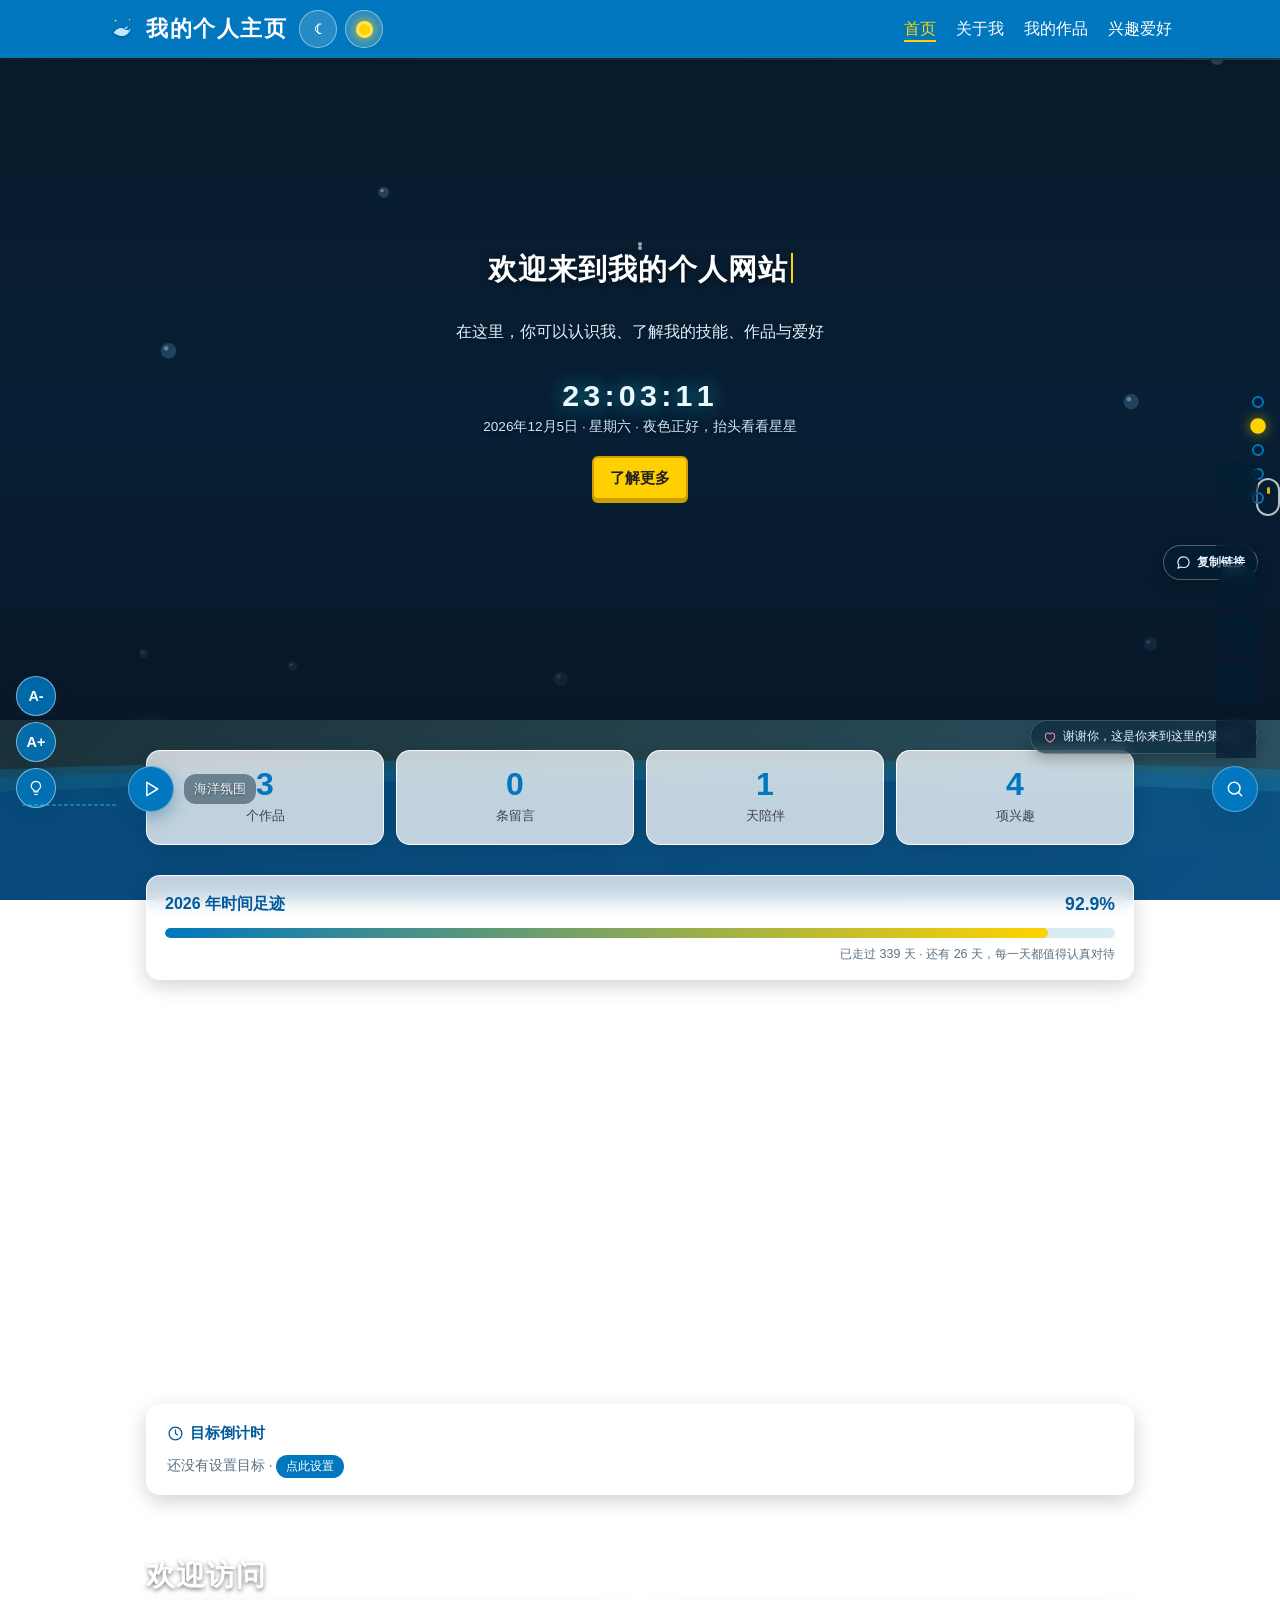
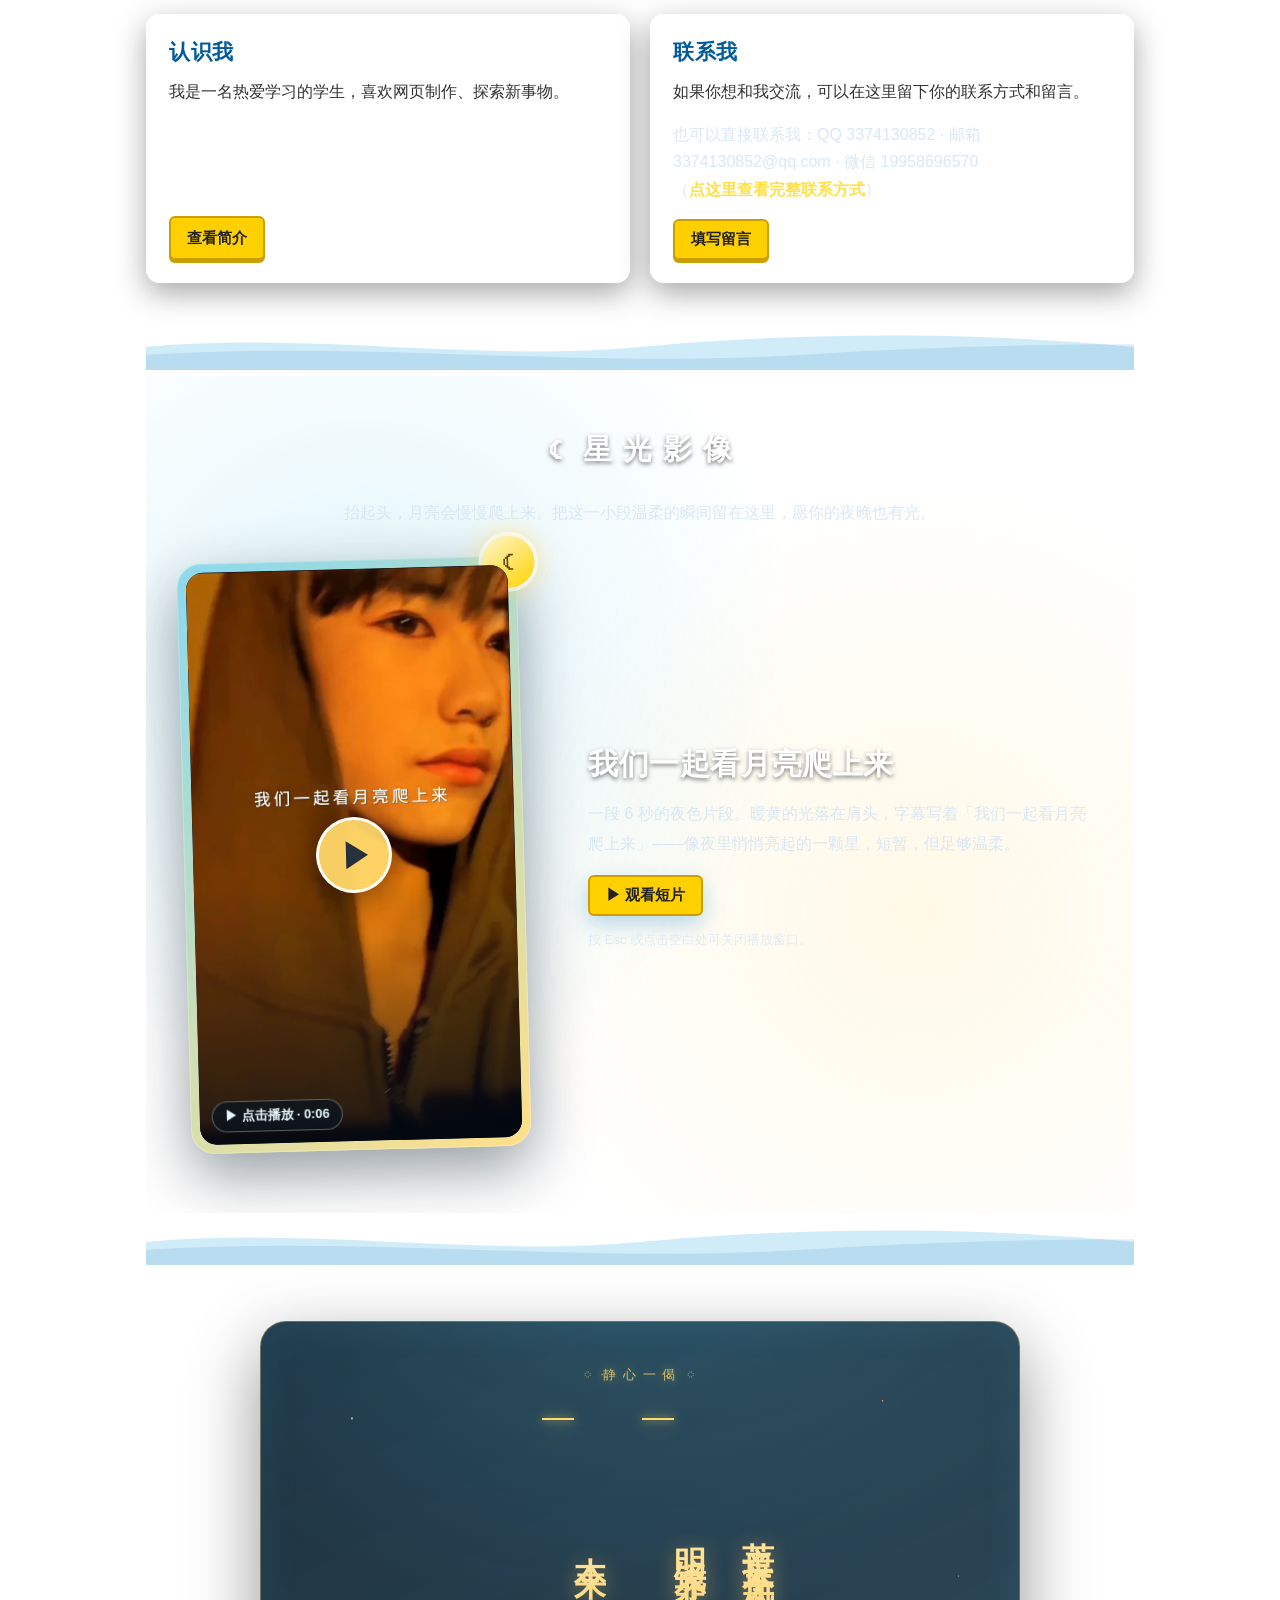
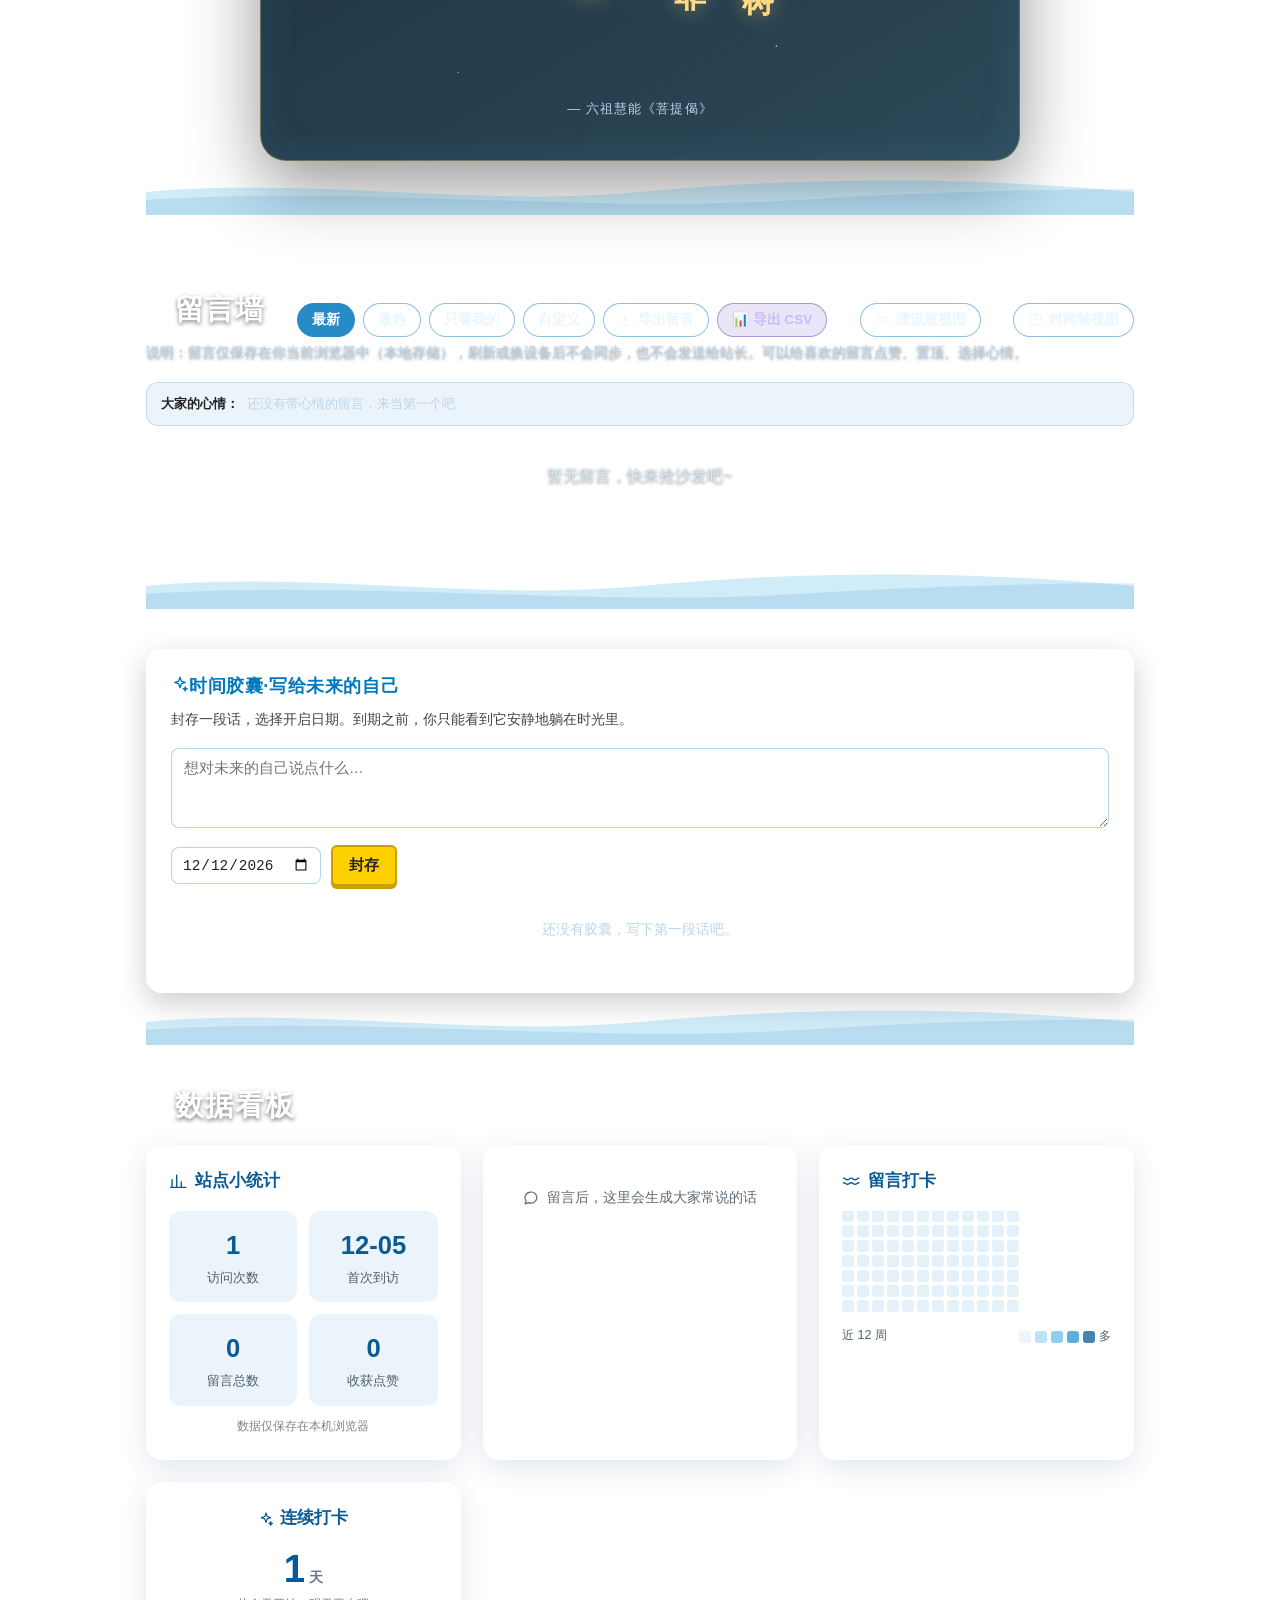
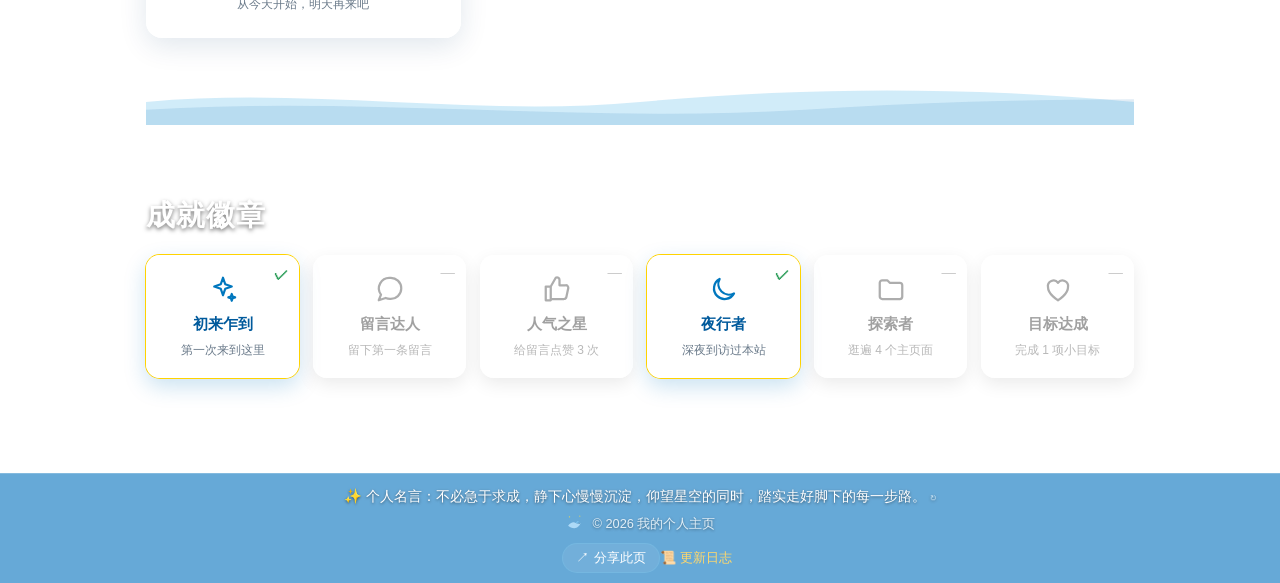
==== commit 9bc02f10: "feat: typewriter animation for zen poem lines" ====
--- a/index.html
+++ b/index.html
@@ -278,10 +278,10 @@
         <section class="zen-section reveal" id="zenPoem" style="--reveal-delay: 0.05s" aria-label="静心禅语">
             <p class="zen-eyebrow">◌&nbsp; 静 心 一 偈 &nbsp;◌</p>
             <div class="zen-poem" role="img" aria-label="菩提本无树，明镜亦非台，本来无一物，何处惹尘埃。">
-                <span class="zen-line">菩提本无树</span>
-                <span class="zen-line">明镜亦非台</span>
-                <span class="zen-line">本来无一物</span>
-                <span class="zen-line">何处惹尘埃</span>
+                <span class="zen-line" data-text="菩提本无树">菩提本无树</span>
+                <span class="zen-line" data-text="明镜亦非台">明镜亦非台</span>
+                <span class="zen-line" data-text="本来无一物">本来无一物</span>
+                <span class="zen-line" data-text="何处惹尘埃">何处惹尘埃</span>
             </div>
             <p class="zen-sign">— 六祖慧能《菩提偈》</p>
         </section>
--- a/css/theme.css
+++ b/css/theme.css
@@ -1408,15 +1408,15 @@
 }
 .zen-poem {
     display: flex;
-    flex-direction: row-reverse;      /* 从右往左成列 */
+    flex-direction: row-reverse;      /* 第一句排在最右，符合竖排从右往左的阅读顺序 */
     justify-content: center;
     gap: clamp(16px, 4vw, 36px);
-    writing-mode: vertical-rl;
-    text-orientation: upright;
     margin: 0 auto;
     min-height: 260px;
 }
 .zen-line {
+    writing-mode: vertical-rl;        /* 每句自身竖排 */
+    text-orientation: upright;
     font-family: var(--font-display, "Noto Serif SC", "Songti SC", serif);
     font-size: clamp(1.35rem, 3.4vw, 2rem);
     line-height: 1; letter-spacing: .32em;
@@ -1425,16 +1425,16 @@
     -webkit-background-clip: text; background-clip: text;
     -webkit-text-fill-color: transparent; color: transparent;
     filter: drop-shadow(0 2px 10px rgba(255, 200, 90, .35));
-    opacity: 0;
-    animation: zenLineIn .9s cubic-bezier(.2, .7, .25, 1) forwards;
-}
-.zen-line:nth-child(1) { animation-delay: .1s; }
-.zen-line:nth-child(2) { animation-delay: .28s; }
-.zen-line:nth-child(3) { animation-delay: .46s; }
-.zen-line:nth-child(4) { animation-delay: .64s; }
-@keyframes zenLineIn {
-    from { opacity: 0; transform: translateY(16px); }
-    to { opacity: 1; transform: translateY(0); }
+}
+/* 逐字打印时的金色光标：竖排下位于当前字下方，与首页打字机同款闪烁 */
+.zen-line.is-typing::after {
+    content: "";
+    display: block;
+    width: 1em; height: 2px;
+    margin: 6px auto 0;
+    background: #ffd86b;
+    box-shadow: 0 0 9px rgba(255, 216, 107, .75);
+    animation: caret-blink .9s steps(1) infinite;
 }
 .zen-sign {
     margin: 26px 0 0;
@@ -1450,10 +1450,10 @@
 }
 @media (prefers-reduced-motion: reduce) {
     .zen-section::before { animation: none; }
-    .zen-line { opacity: 1; animation: none; }
+    .zen-line.is-typing::after { animation: none; }
 }
 html[data-motion="off"] .zen-section::before { animation: none; }
-html[data-motion="off"] .zen-line { opacity: 1; animation: none; }
+html[data-motion="off"] .zen-line.is-typing::after { animation: none; }
 html.focus-mode .zen-section { opacity: .12; }
 
 @media print {
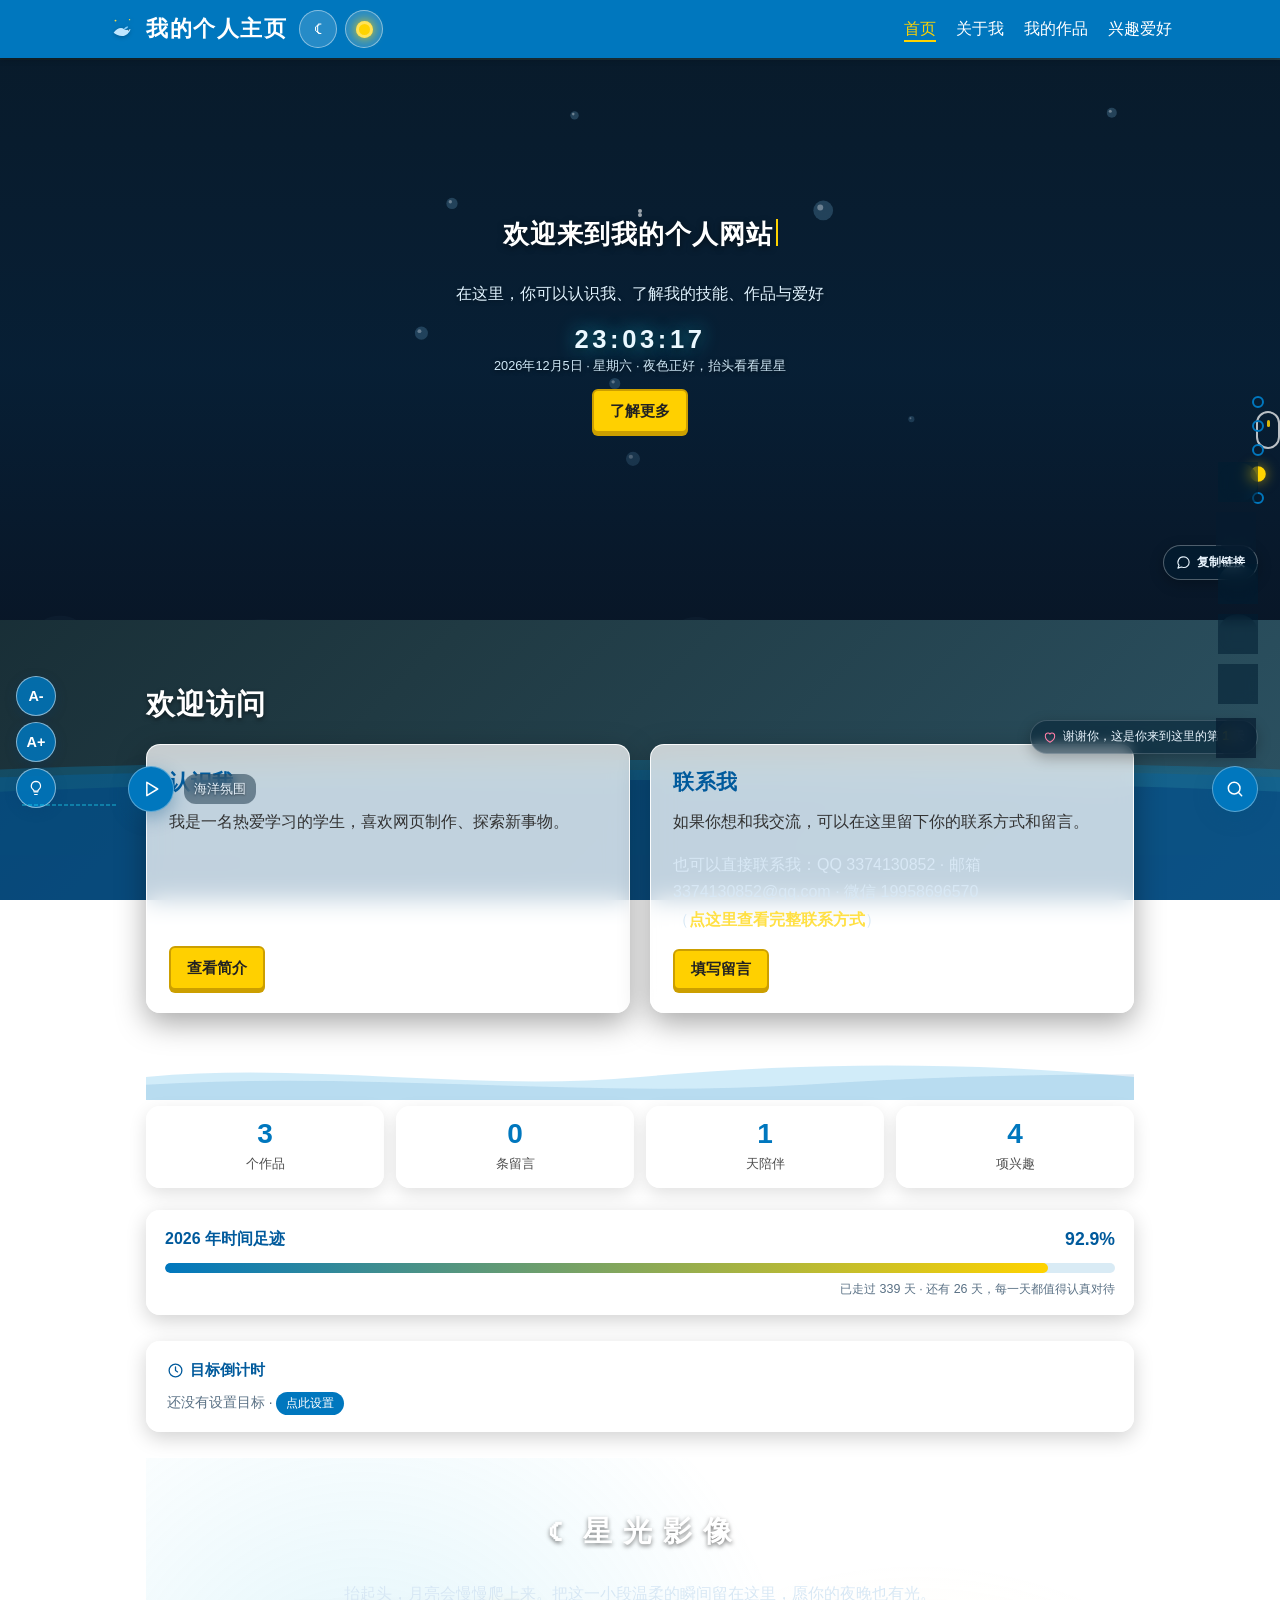
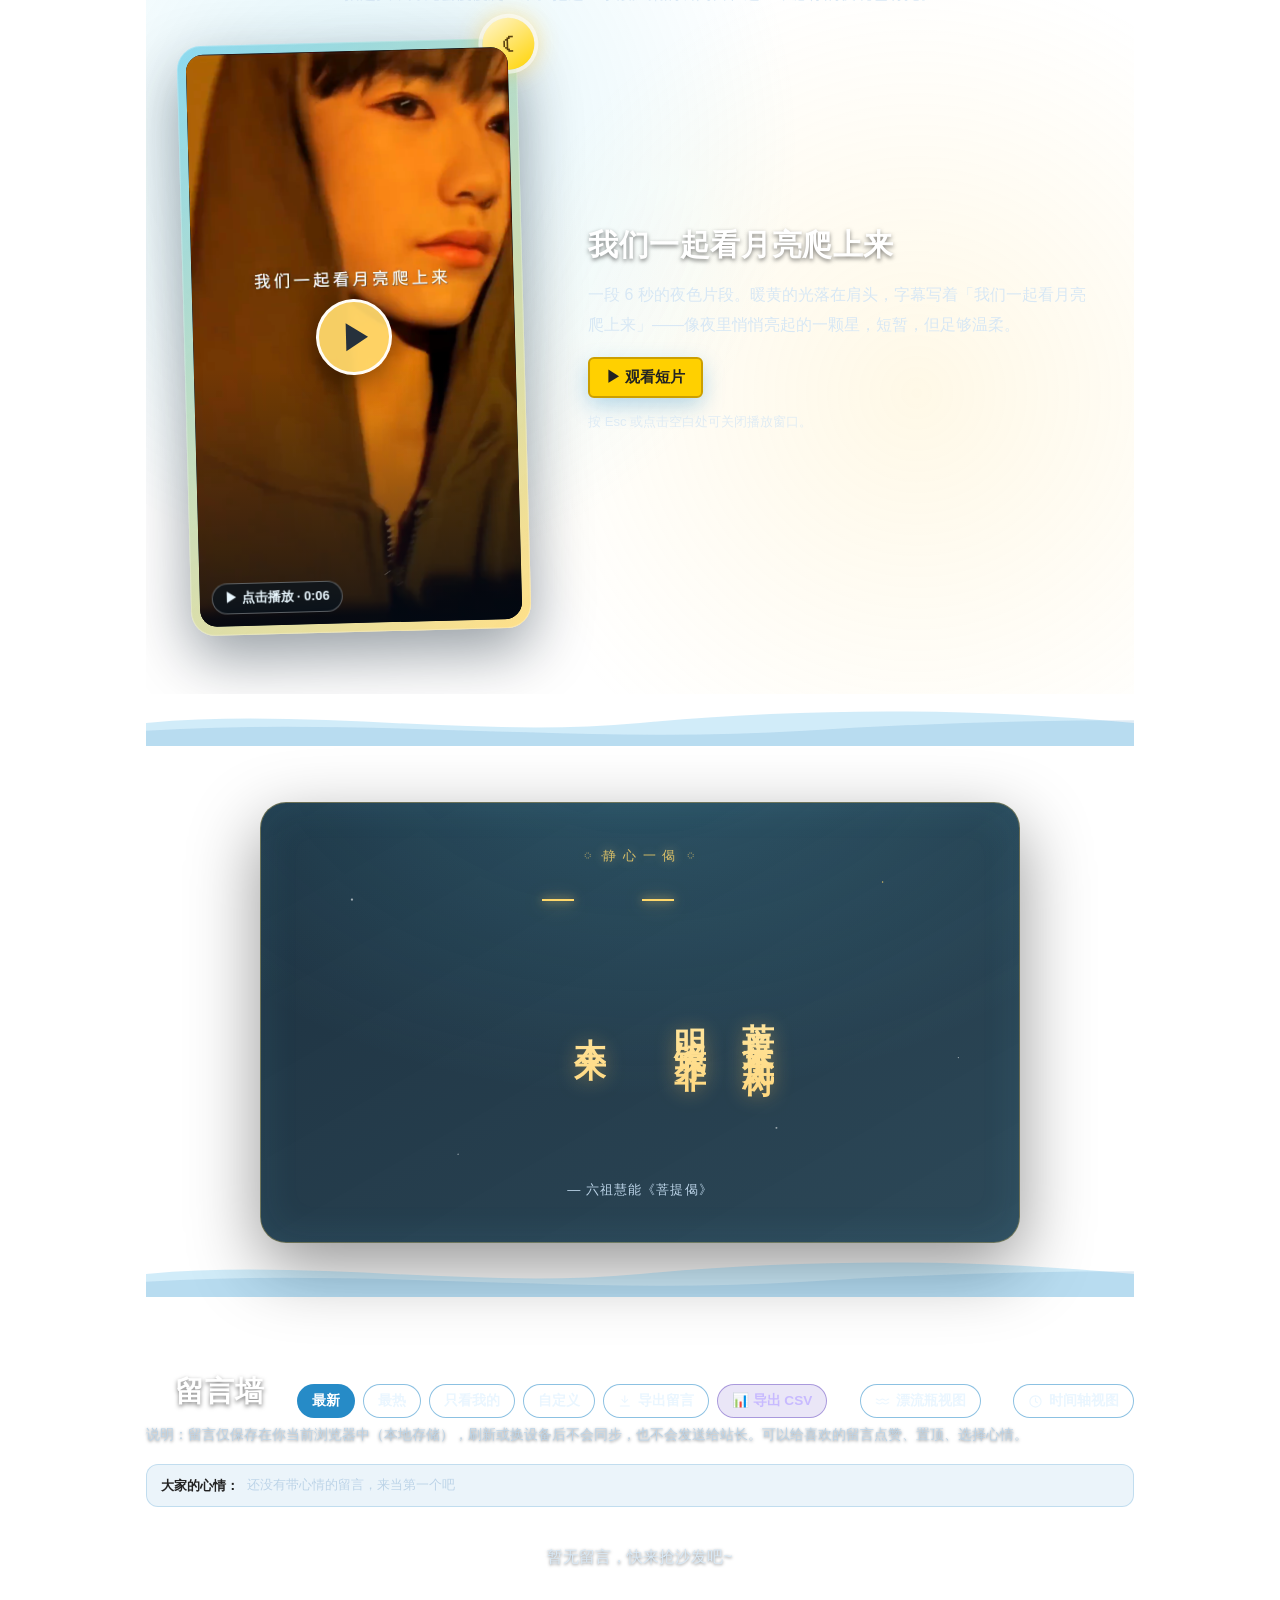
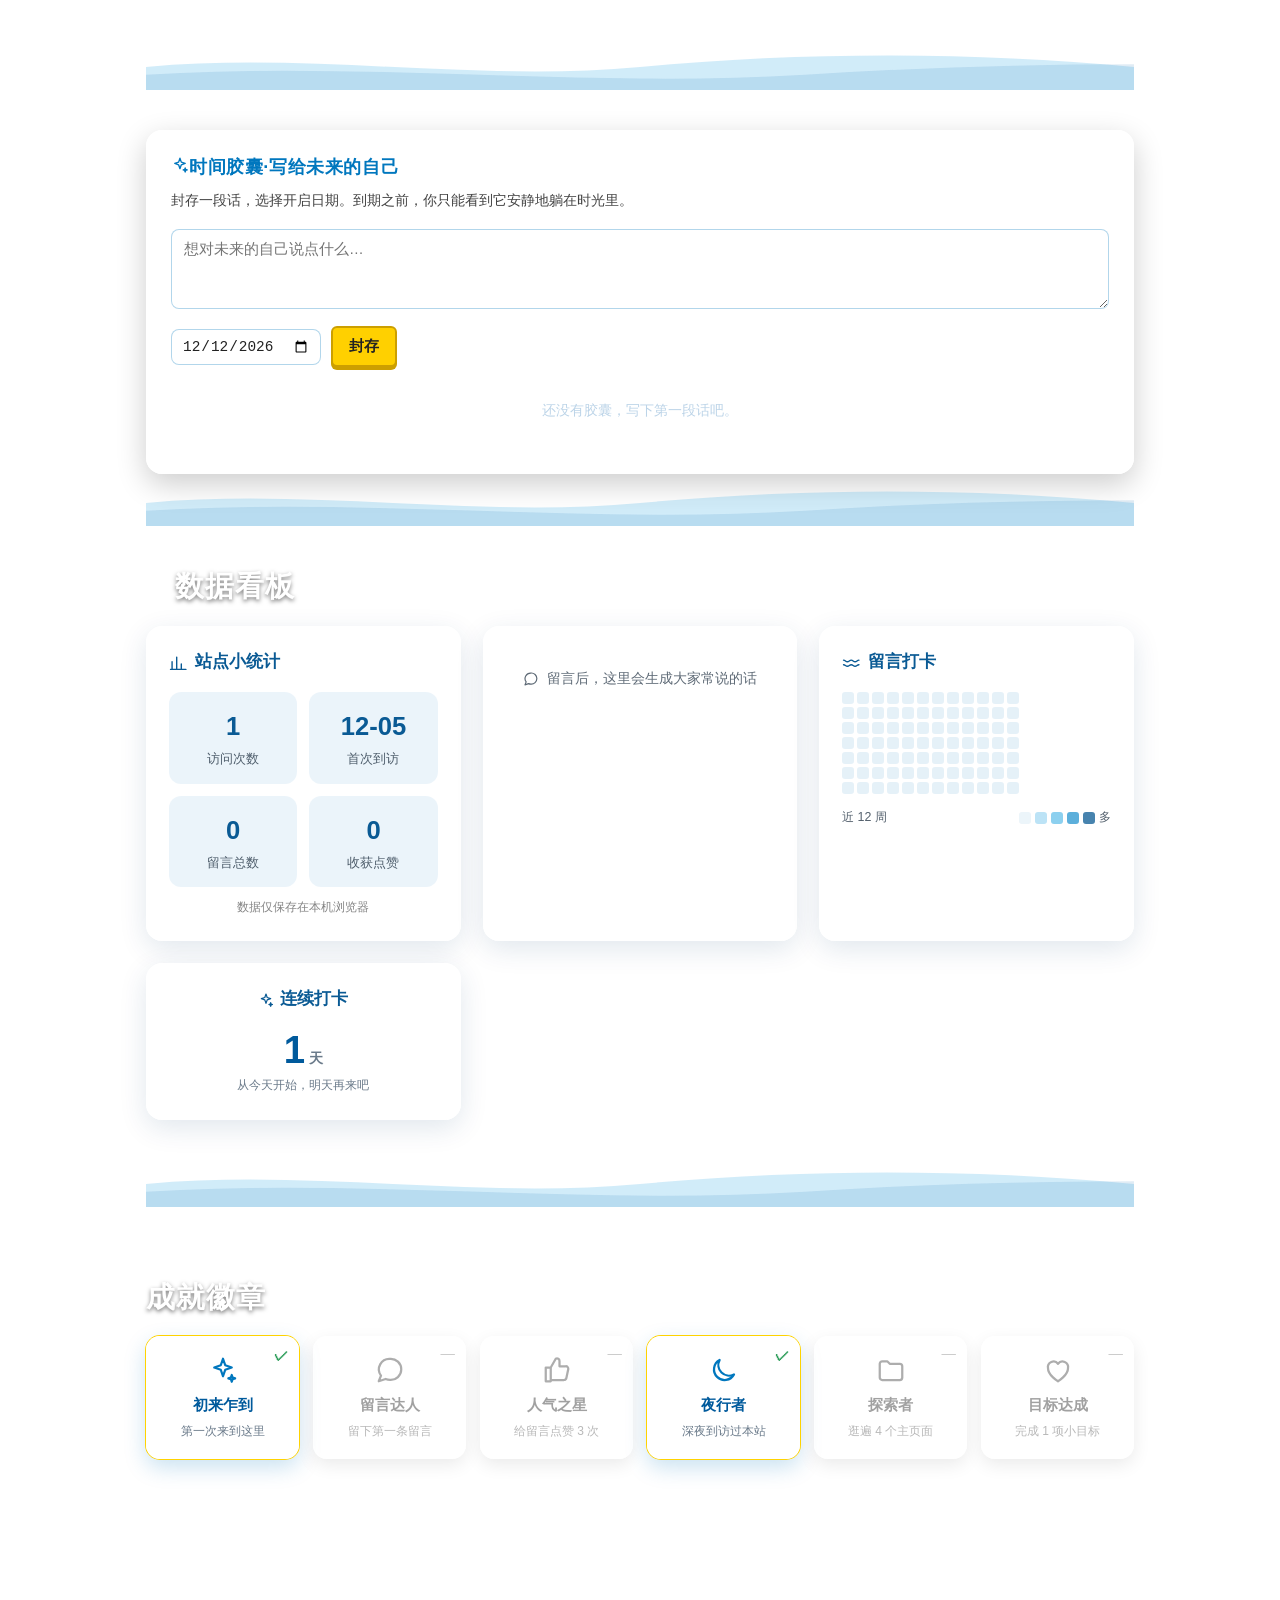
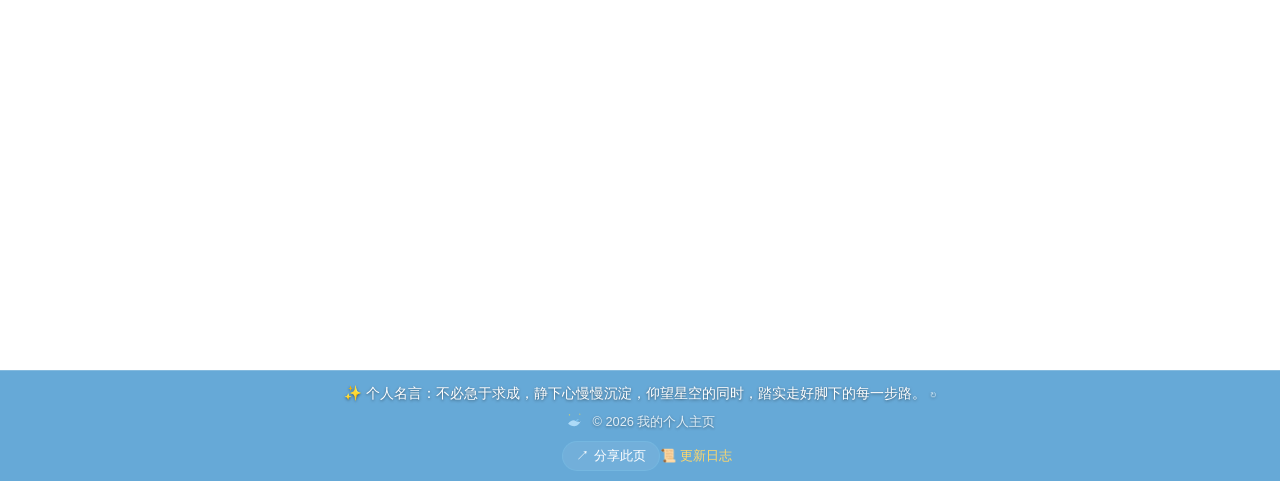
==== commit b49b7c41: "reorder: welcome section before stats block" ====
--- a/index.html
+++ b/index.html
@@ -184,27 +184,6 @@
     </div>
 
     <main class="container" id="main-content">
-        <div class="stat-strip reveal" style="--reveal-delay: 0s" aria-label="网站数据一览">
-            <div class="stat-strip__item">
-                <strong data-count="3">0</strong>
-                <span>个作品</span>
-            </div>
-            <div class="stat-strip__item">
-                <strong data-count="0" id="statMessages">0</strong>
-                <span>条留言</span>
-            </div>
-            <div class="stat-strip__item">
-                <strong data-count="1" id="statDays">0</strong>
-                <span>天陪伴</span>
-            </div>
-            <div class="stat-strip__item">
-                <strong data-count="4">0</strong>
-                <span>项兴趣</span>
-            </div>
-        </div>
-
-        <div class="year-progress reveal" id="yearProgress" style="--reveal-delay: 0.04s" aria-label="年度时间进度"></div>
-
         <section>
             <h2 class="reveal" style="--reveal-delay: 0s">欢迎访问</h2>
             <div class="grid">
@@ -238,6 +217,27 @@
                 </div>
             </div>
         </section>
+
+        <div class="stat-strip reveal" style="--reveal-delay: 0s" aria-label="网站数据一览">
+            <div class="stat-strip__item">
+                <strong data-count="3">0</strong>
+                <span>个作品</span>
+            </div>
+            <div class="stat-strip__item">
+                <strong data-count="0" id="statMessages">0</strong>
+                <span>条留言</span>
+            </div>
+            <div class="stat-strip__item">
+                <strong data-count="1" id="statDays">0</strong>
+                <span>天陪伴</span>
+            </div>
+            <div class="stat-strip__item">
+                <strong data-count="4">0</strong>
+                <span>项兴趣</span>
+            </div>
+        </div>
+
+        <div class="year-progress reveal" id="yearProgress" style="--reveal-delay: 0.04s" aria-label="年度时间进度"></div>
 
         <section class="moon-zone" id="moonVideo">
             <div class="moon-zone__head reveal">
--- a/css/theme.css
+++ b/css/theme.css
@@ -1472,3 +1472,18 @@
     .skill-detail, .todo-prio-bar, .todo-prio-flag, .pomo-custom { display: none !important; }
 }
 
+/* ===== 首屏紧凑：不删内容，压缩 hero 高度与元素间距，让下方内容更早露出 ===== */
+.hero { min-height: clamp(400px, 68vh, 560px) !important; }
+.hero h2 { font-size: 1.65rem !important; }
+.hero p { margin: 6px 0 12px !important; }
+.sky-clock { gap: 4px; margin: 8px 0 12px; }
+.sky-clock__time { font-size: 1.6rem !important; }
+.sky-clock__meta { font-size: .8rem; }
+.stat-strip { margin-bottom: 22px; }
+.stat-strip__item { padding: 12px 8px; }
+.stat-strip__item strong { font-size: 1.75rem; }
+@media (max-width: 560px) {
+    .hero { min-height: clamp(360px, 60vh, 480px) !important; }
+    .sky-clock__time { font-size: 1.35rem !important; }
+}
+
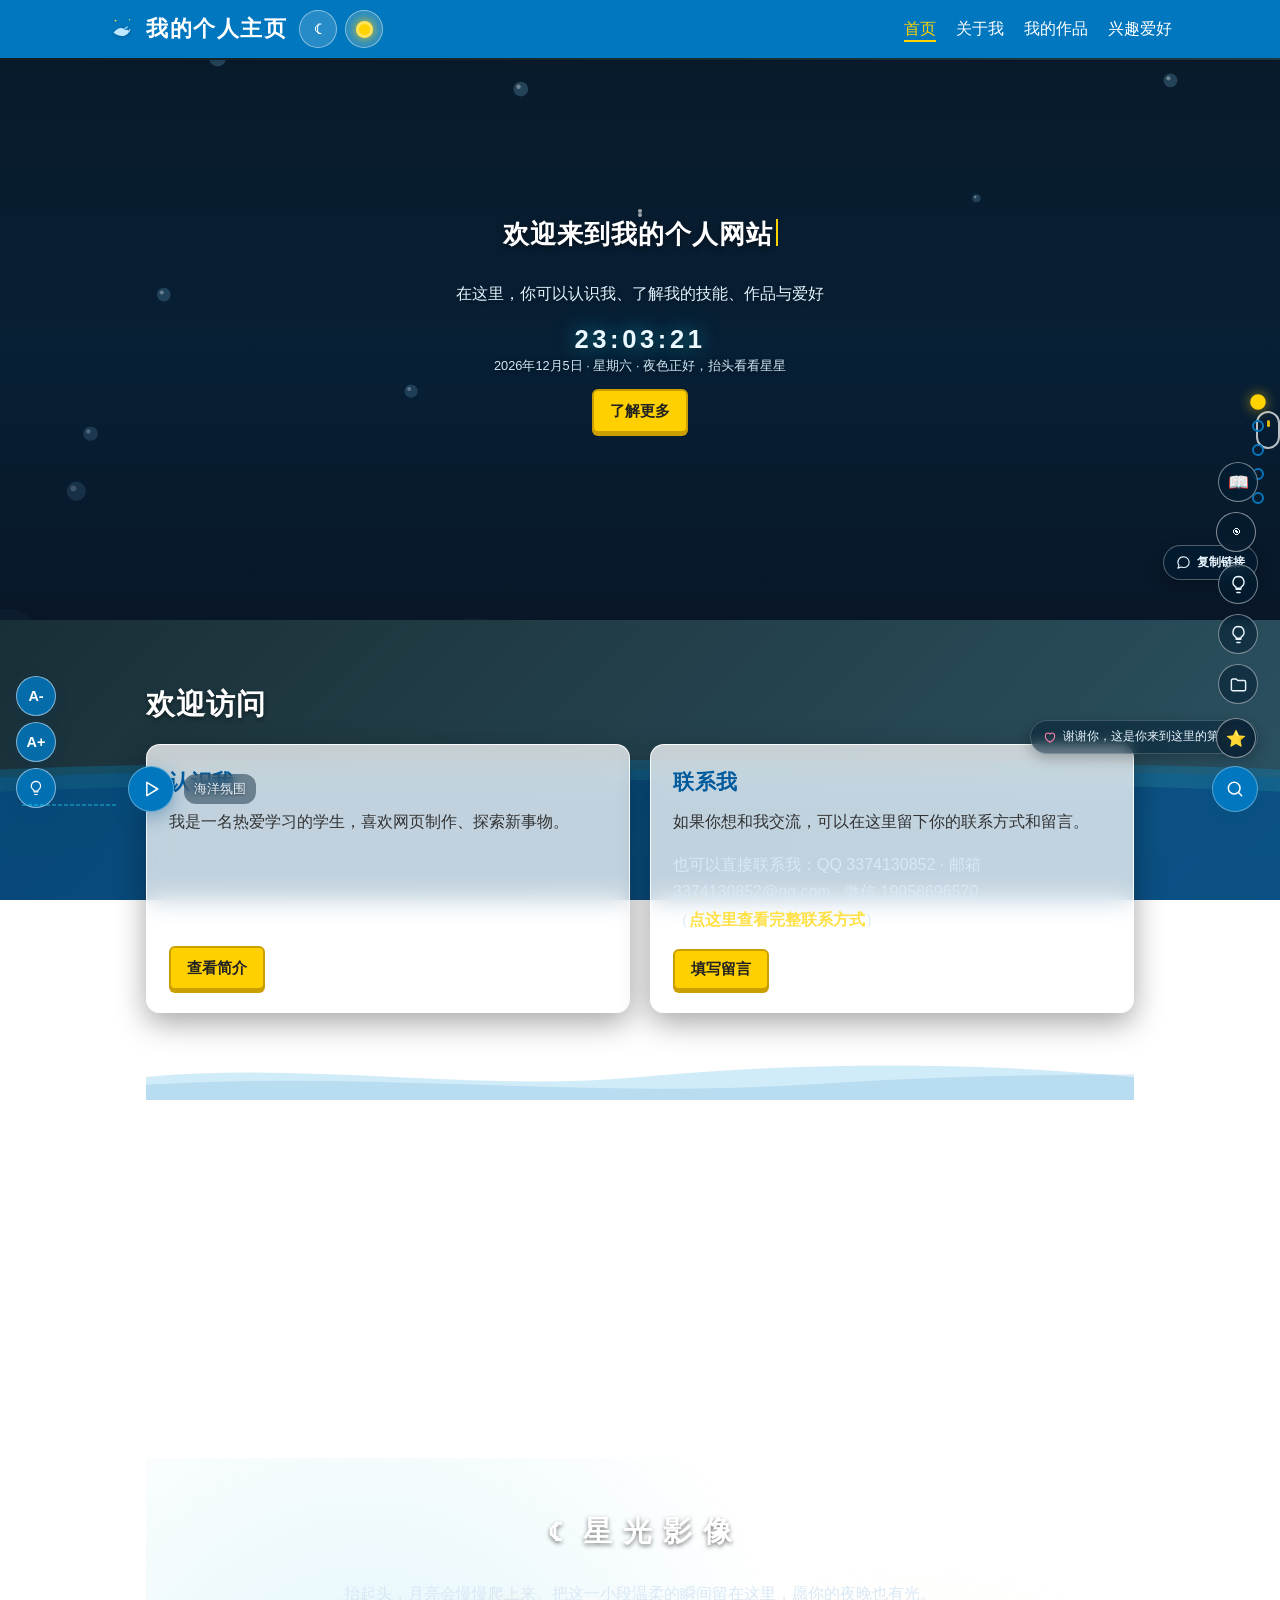
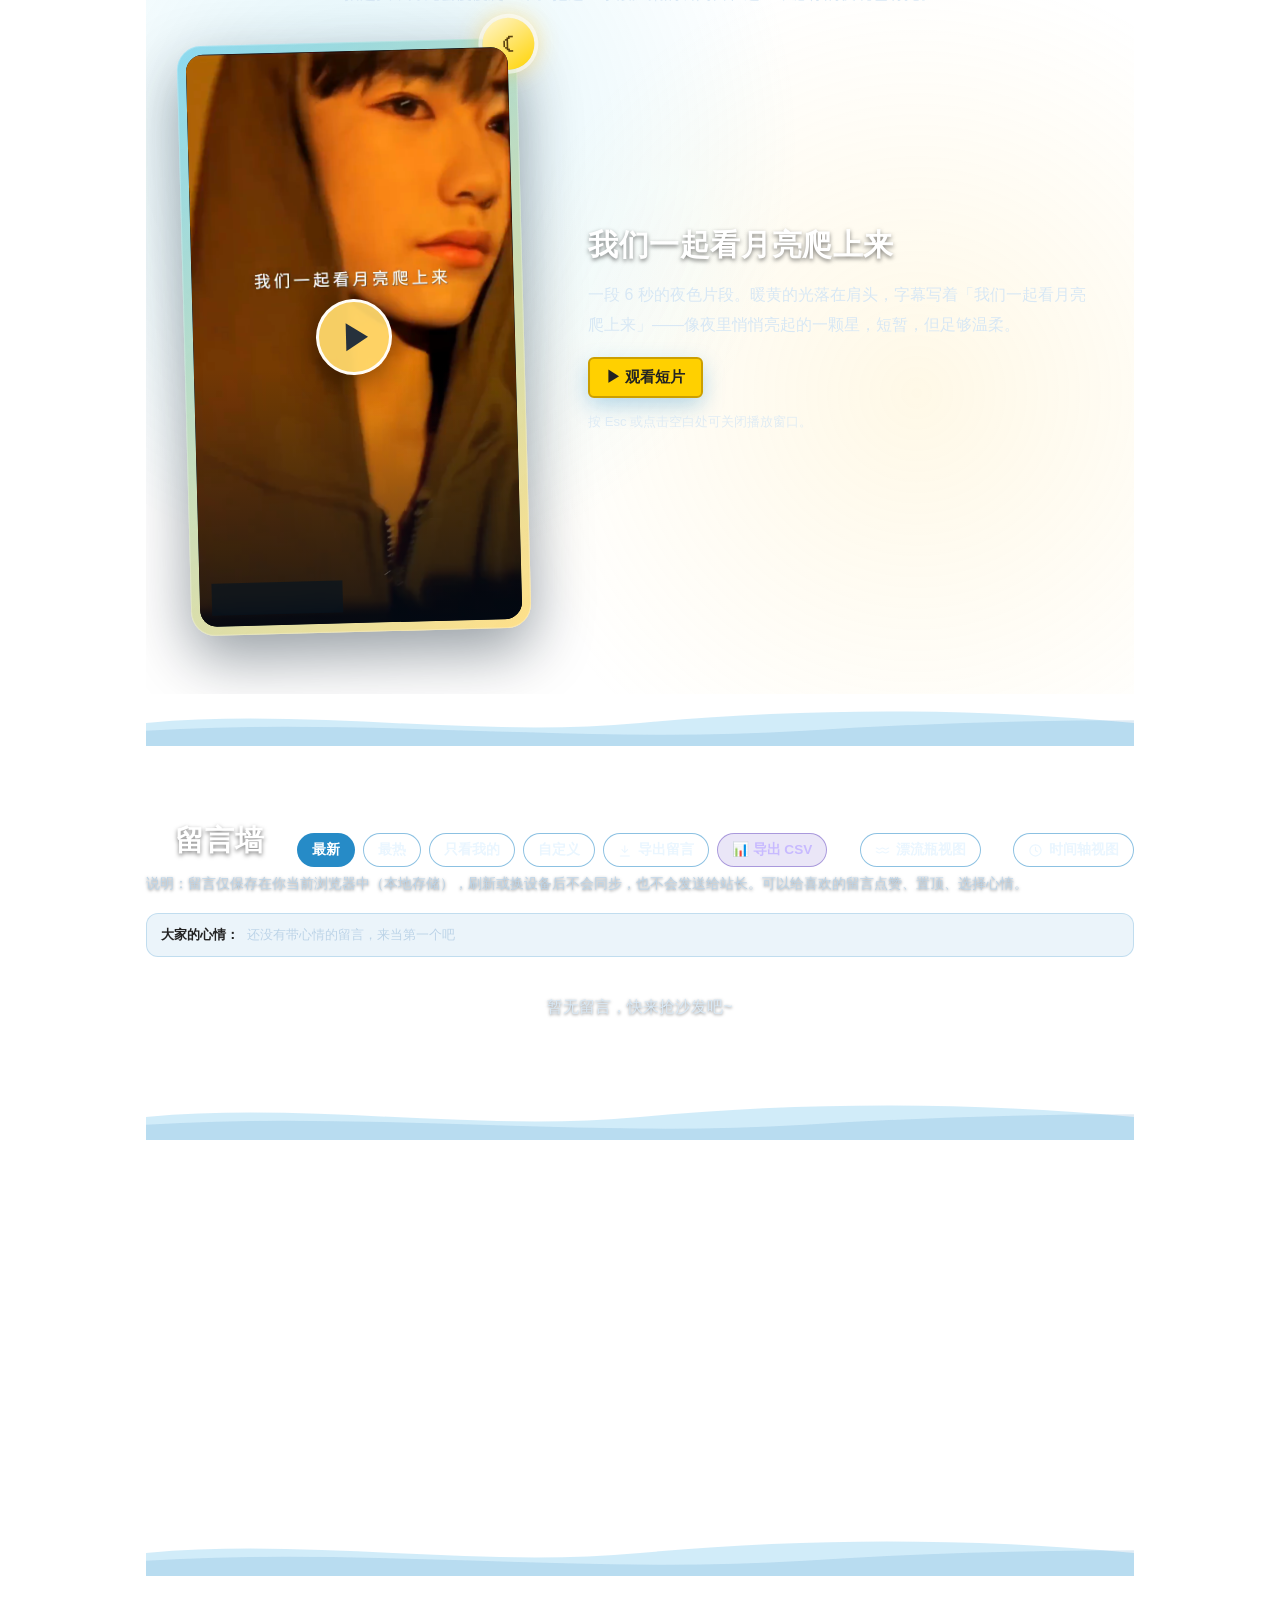
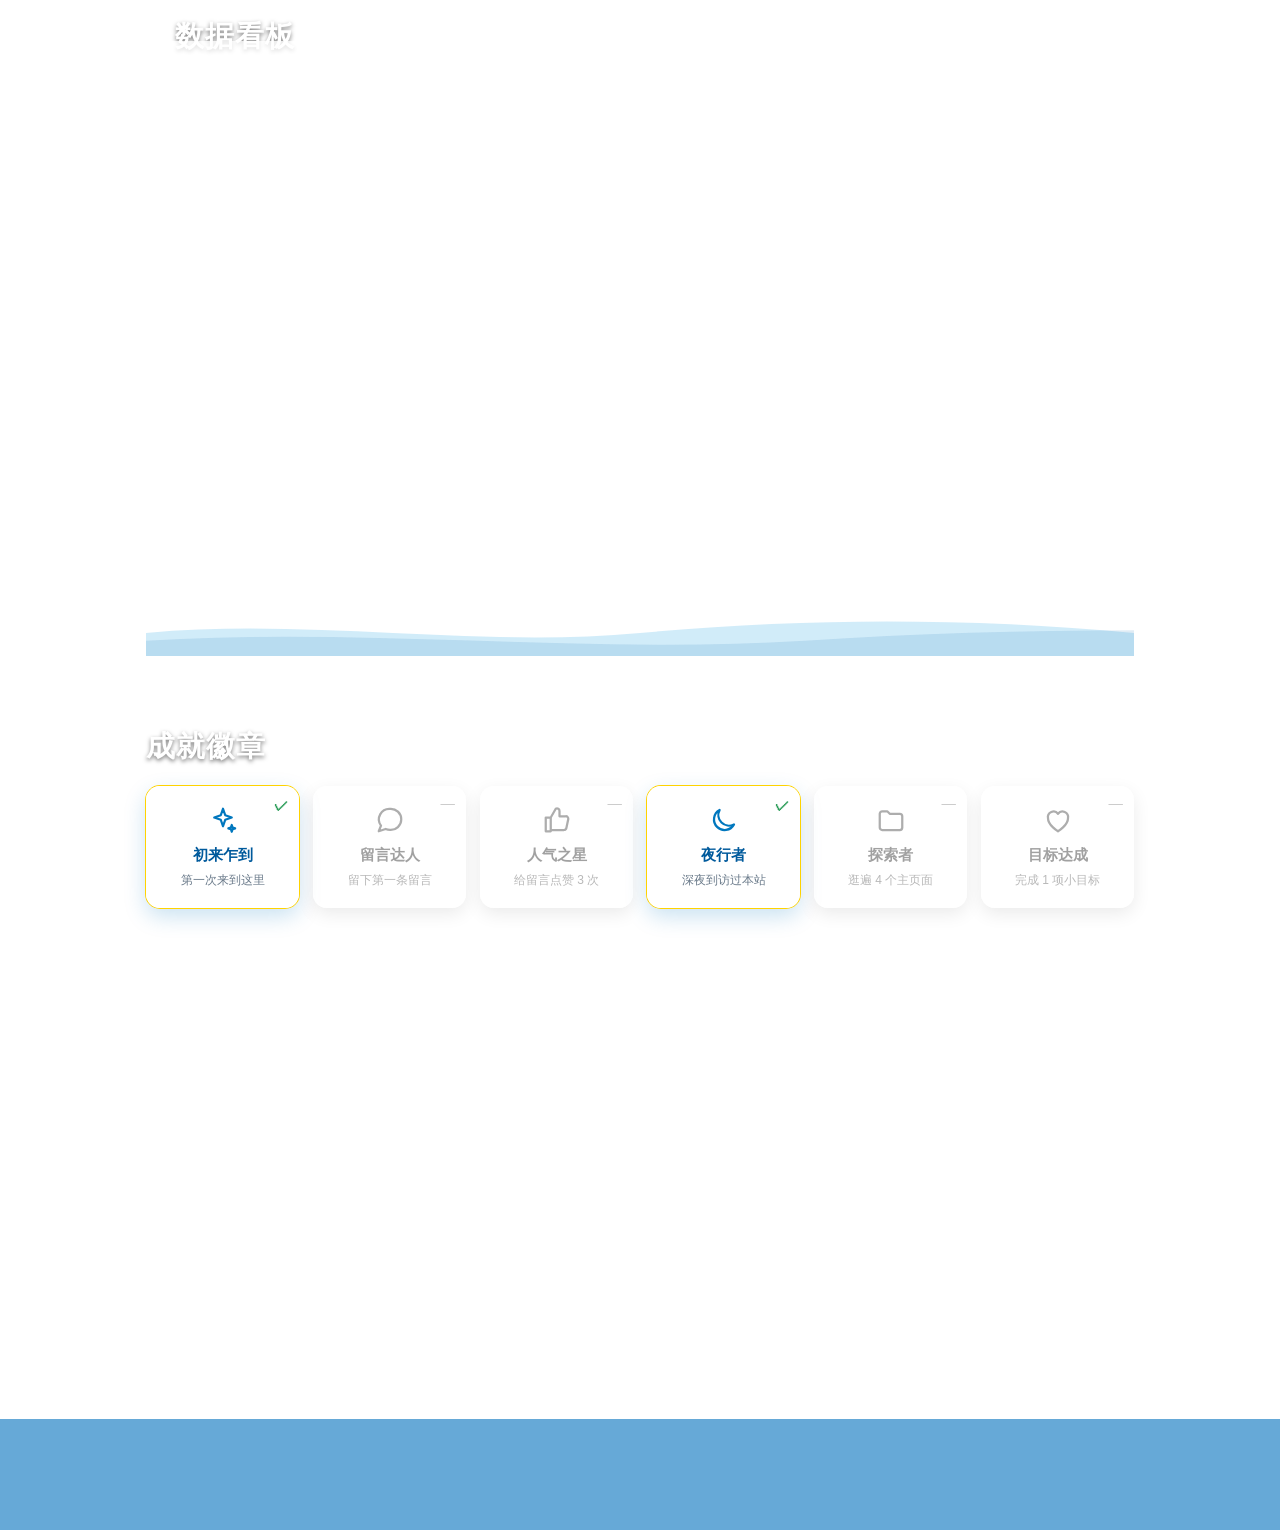
==== commit ec554d18: "move: zen poem from home to about page beside flip card" ====
--- a/index.html
+++ b/index.html
@@ -275,17 +275,6 @@
             </div>
         </div>
 
-        <section class="zen-section reveal" id="zenPoem" style="--reveal-delay: 0.05s" aria-label="静心禅语">
-            <p class="zen-eyebrow">◌&nbsp; 静 心 一 偈 &nbsp;◌</p>
-            <div class="zen-poem" role="img" aria-label="菩提本无树，明镜亦非台，本来无一物，何处惹尘埃。">
-                <span class="zen-line" data-text="菩提本无树">菩提本无树</span>
-                <span class="zen-line" data-text="明镜亦非台">明镜亦非台</span>
-                <span class="zen-line" data-text="本来无一物">本来无一物</span>
-                <span class="zen-line" data-text="何处惹尘埃">何处惹尘埃</span>
-            </div>
-            <p class="zen-sign">— 六祖慧能《菩提偈》</p>
-        </section>
-
         <section class="message-board-section">
             <div class="board-head reveal" style="--reveal-delay: 0s">
                 <h2><span data-icon="chat" style="vertical-align:-0.08em"></span> 留言墙</h2>
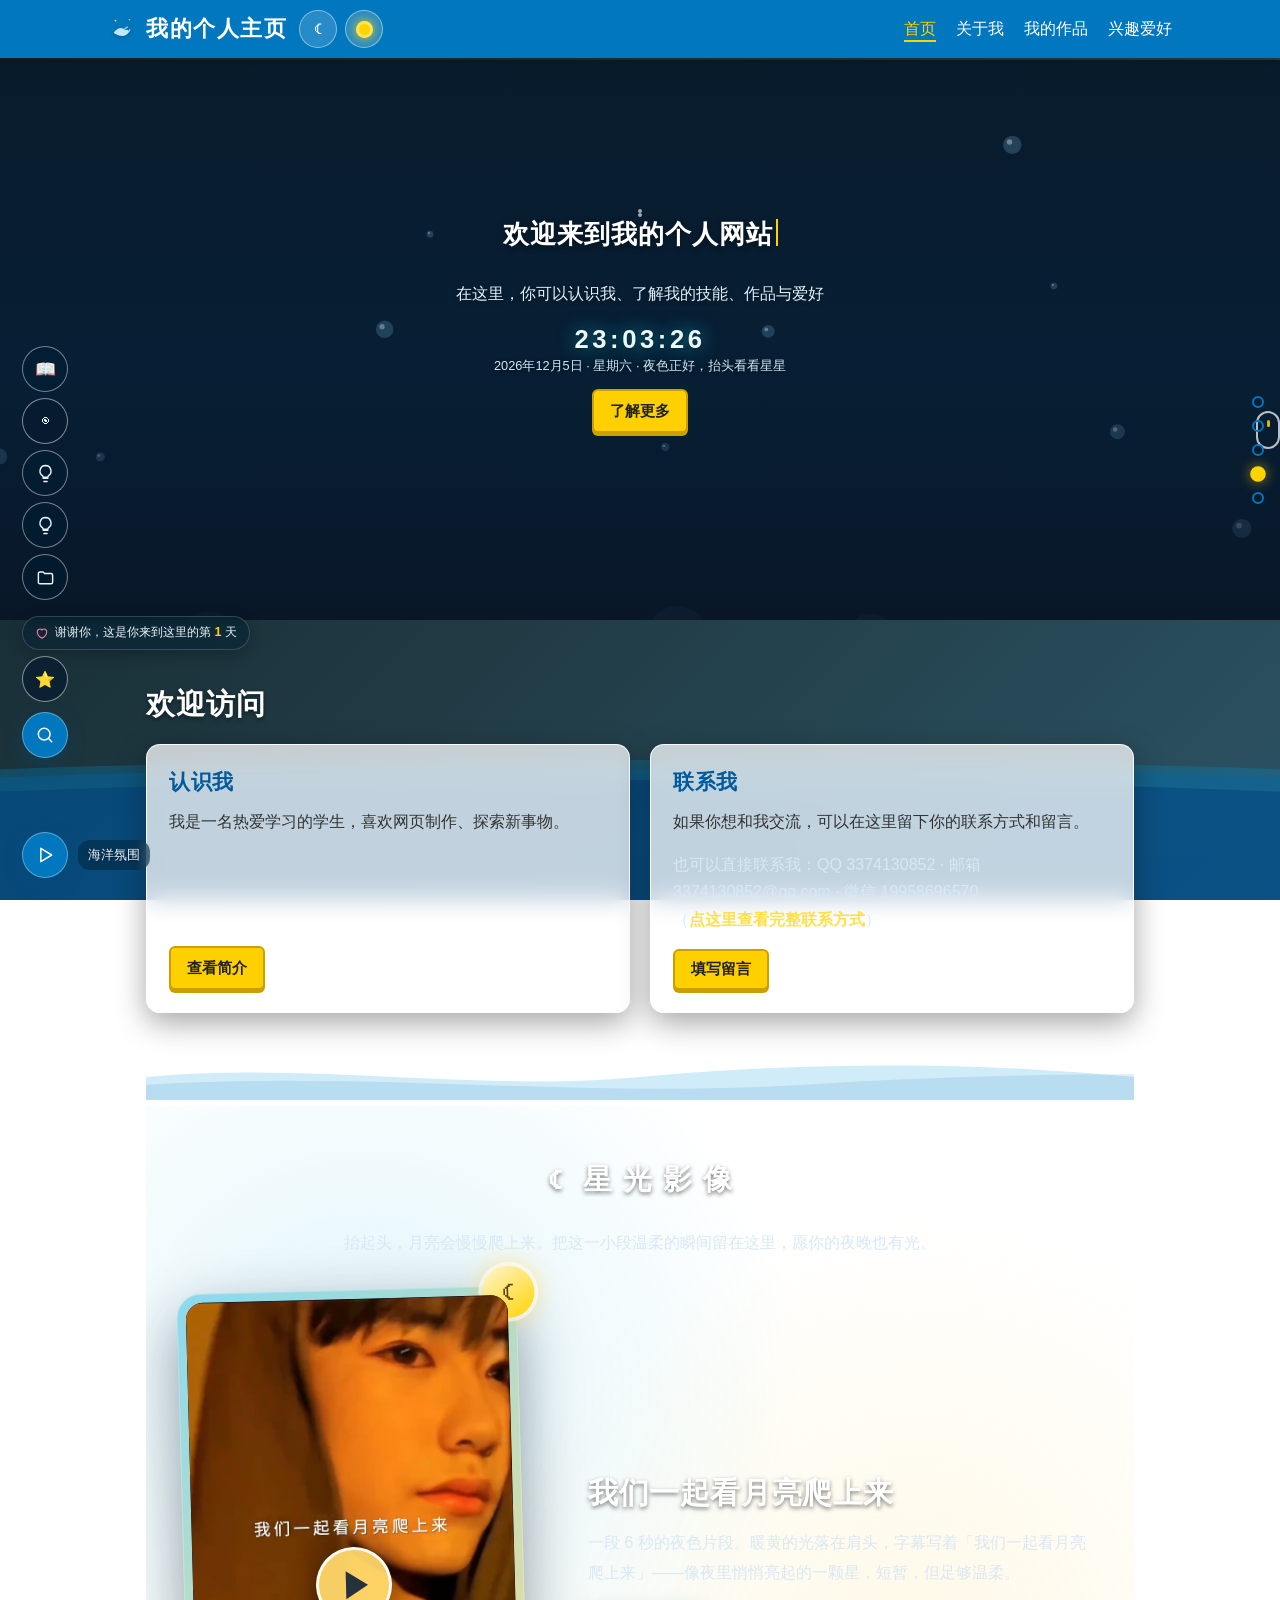
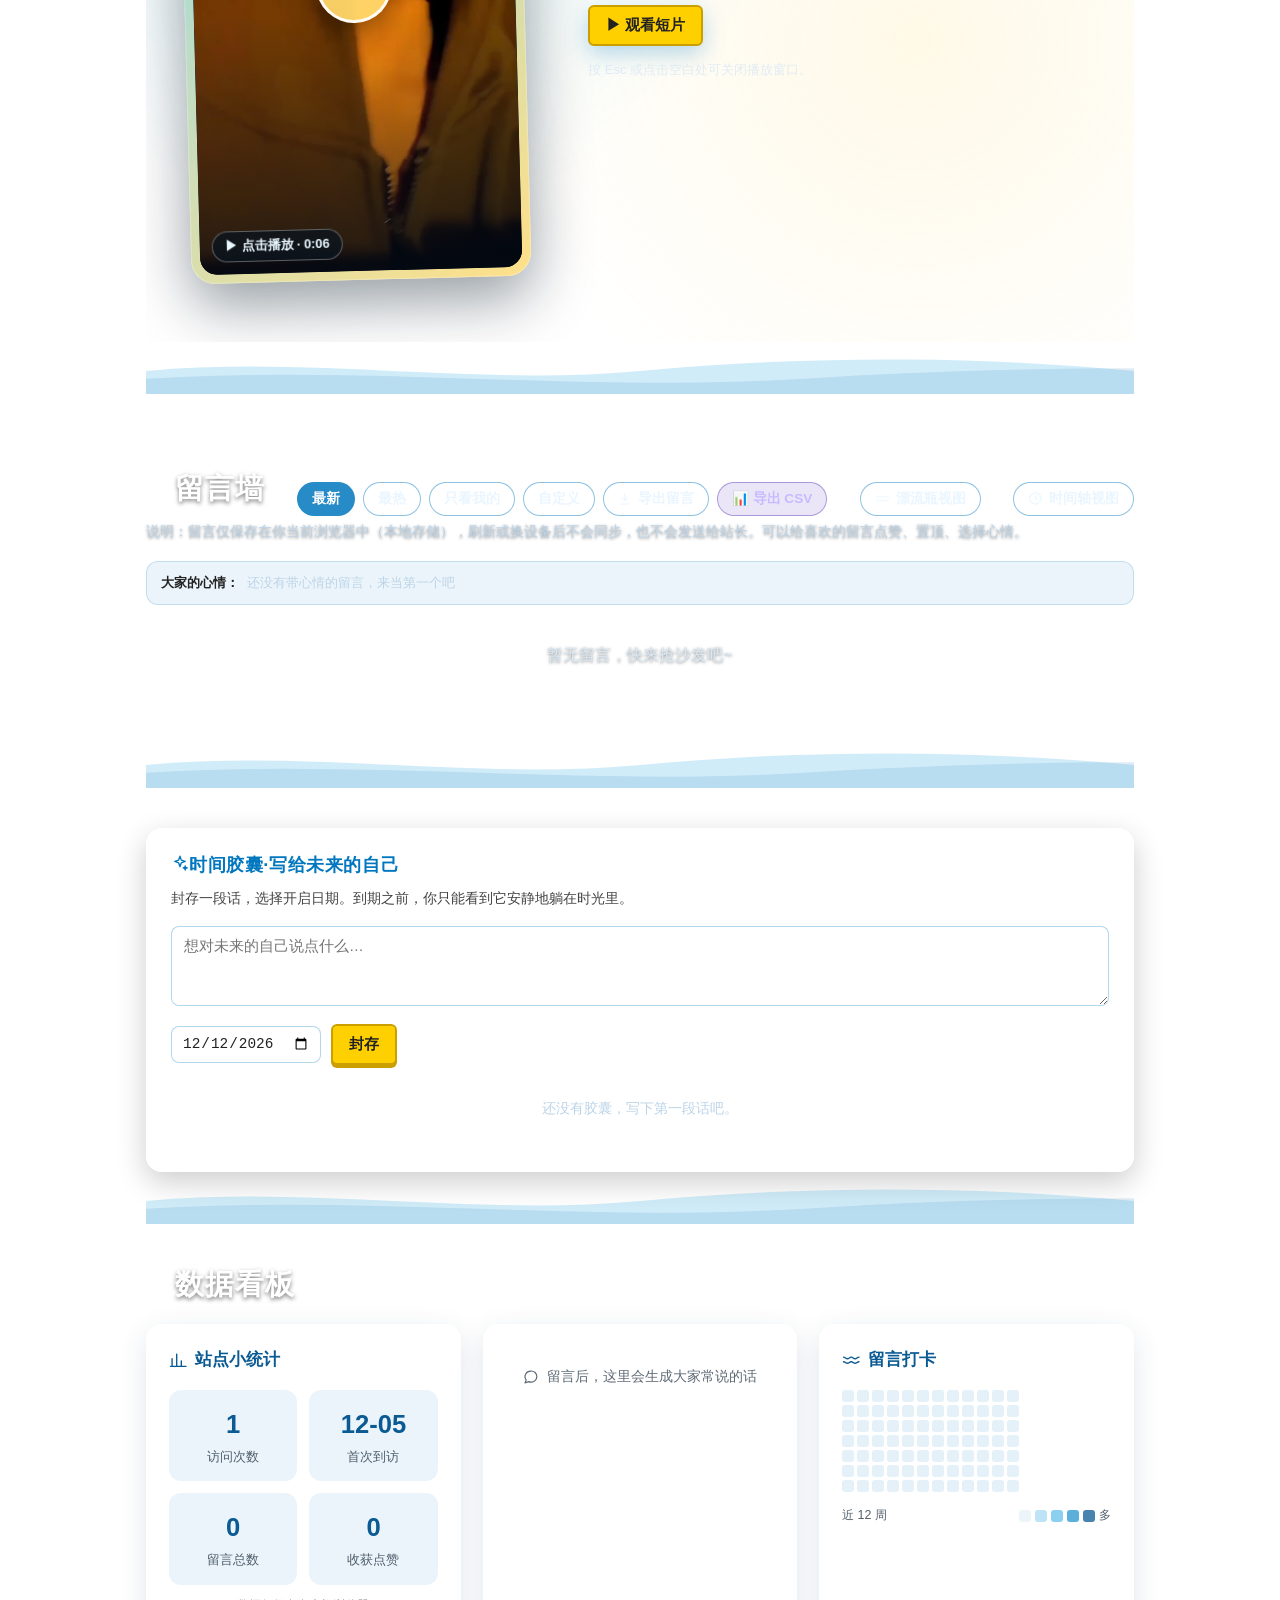
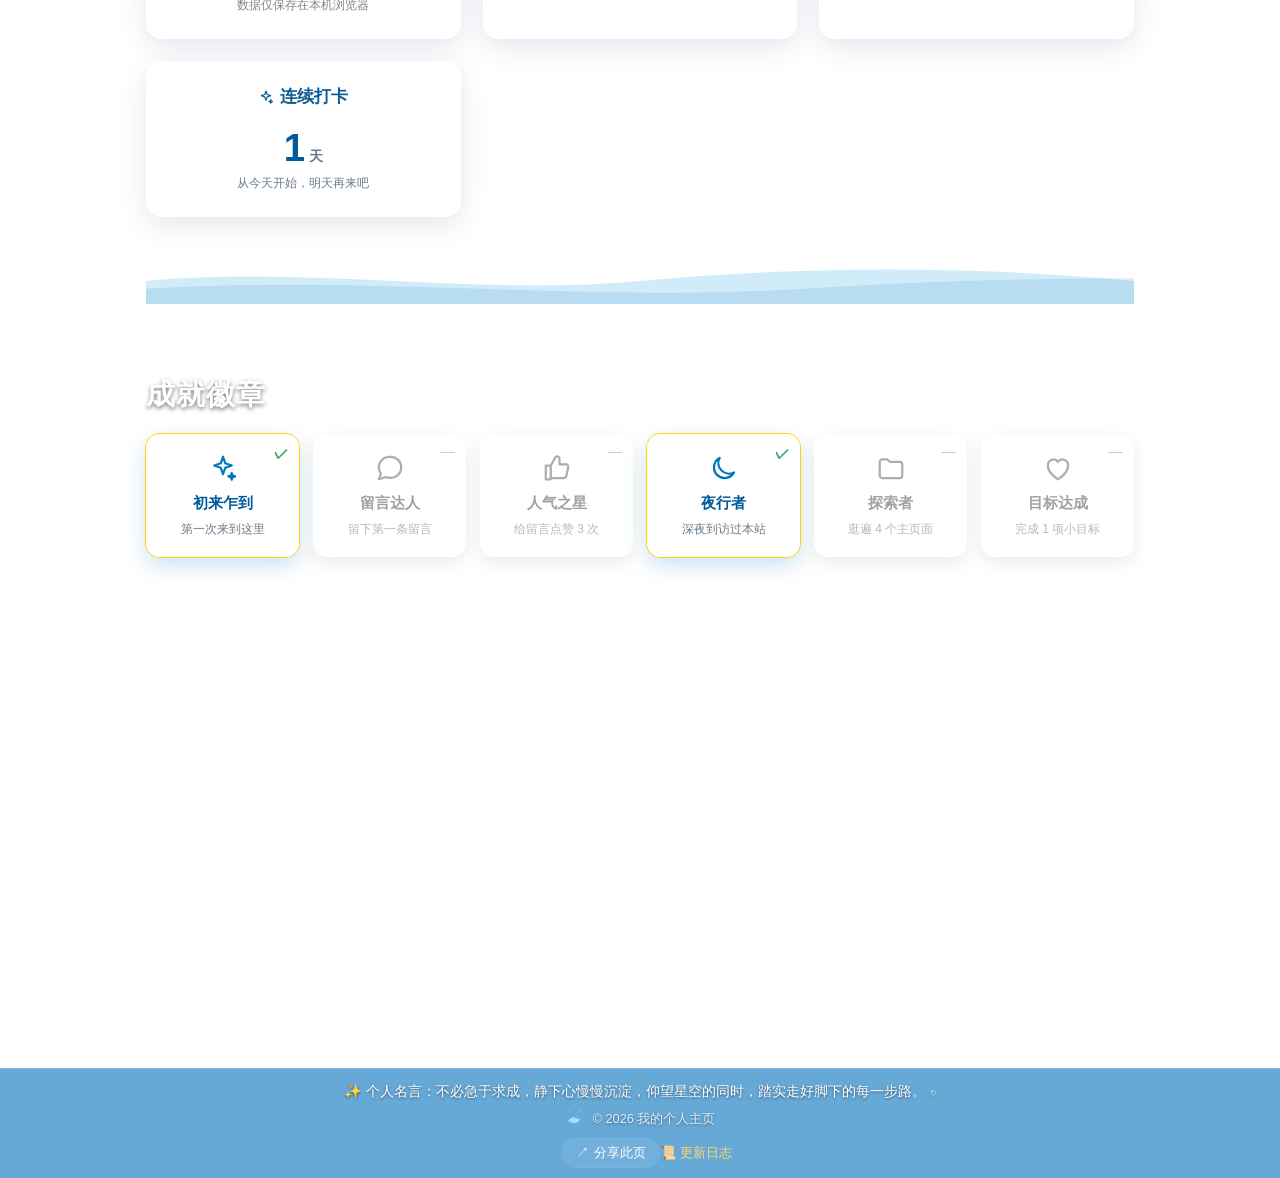
==== commit b20605a5: "style: remove stats strip, year progress and countdown section" ====
--- a/index.html
+++ b/index.html
@@ -218,27 +218,6 @@
             </div>
         </section>
 
-        <div class="stat-strip reveal" style="--reveal-delay: 0s" aria-label="网站数据一览">
-            <div class="stat-strip__item">
-                <strong data-count="3">0</strong>
-                <span>个作品</span>
-            </div>
-            <div class="stat-strip__item">
-                <strong data-count="0" id="statMessages">0</strong>
-                <span>条留言</span>
-            </div>
-            <div class="stat-strip__item">
-                <strong data-count="1" id="statDays">0</strong>
-                <span>天陪伴</span>
-            </div>
-            <div class="stat-strip__item">
-                <strong data-count="4">0</strong>
-                <span>项兴趣</span>
-            </div>
-        </div>
-
-        <div class="year-progress reveal" id="yearProgress" style="--reveal-delay: 0.04s" aria-label="年度时间进度"></div>
-
         <section class="moon-zone" id="moonVideo">
             <div class="moon-zone__head reveal">
                 <h2>☾ 星光影像</h2>
--- a/css/style.css
+++ b/css/style.css
@@ -1214,20 +1214,6 @@
 .quiz-result span { font-size: 0.9rem; color: var(--t-body-text); }
 .quiz-reset { margin-top: 14px; }
 
-/* ---------- 一键复制按钮 ---------- */
-.copy-link-fab {
-    position: fixed; right: 22px; bottom: 320px; z-index: 118;
-    display: flex; align-items: center; gap: 6px;
-    padding: 8px 12px; border-radius: 20px; cursor: pointer;
-    border: 1px solid rgba(255,255,255,0.3); background: rgba(0,30,50,0.55);
-    color: #eaf6ff; font-size: 0.78rem; font-weight: 600;
-    backdrop-filter: blur(6px); box-shadow: 0 4px 14px rgba(0,0,0,0.25);
-    transition: transform .2s ease, background .2s ease;
-}
-.copy-link-fab:hover { transform: translateY(-2px); background: rgba(0,119,190,0.8); }
-.copy-link-fab .ui-icon { width: 15px; height: 15px; }
-html[data-theme="light"] .copy-link-fab { color: #0a3d62; background: rgba(255,255,255,0.9); border-color: rgba(0,119,190,0.3); }
-
 /* ---------- 快捷键面板 ---------- */
 .shortcut-panel { position: fixed; inset: 0; z-index: 8500; display: none; }
 .shortcut-panel.open { display: block; }
@@ -1271,8 +1257,6 @@
 /* ---------- 响应式 ---------- */
 @media (max-width: 720px) {
     .stat-strip { grid-template-columns: repeat(2, 1fr); }
-    .copy-link-fab { bottom: 76px; right: 70px; padding: 8px 10px; }
-    .copy-link-fab span { display: none; }
 }
 
 /* ============================================================
@@ -1356,24 +1340,6 @@
 .todo-text { flex: 1; font-size: .92rem; }
 .todo-del { flex: none; border: 0; background: transparent; color: #c0392b; cursor: pointer; padding: 4px; }
 .todo-del .ui-icon { width: 16px; height: 16px; }
-
-/* --- 字号与阅读模式工具 --- */
-.reading-tools { position: fixed; left: 16px; bottom: 92px; display: flex; flex-direction: column; gap: 6px; z-index: 60; }
-.rt-btn {
-    width: 40px; height: 40px; border: 1px solid rgba(255,255,255,.5); border-radius: 50%;
-    background: rgba(0,119,190,.85); color: #fff; cursor: pointer; font-size: .9rem; font-weight: 700;
-    display: flex; align-items: center; justify-content: center;
-    box-shadow: 0 3px 12px rgba(0,60,110,.25); transition: transform .2s ease, background .2s ease;
-}
-.rt-btn:hover { transform: translateX(3px); background: rgba(0,90,160,.95); }
-.rt-mode[aria-pressed="true"] { background: #ff9f1c; }
-@media (max-width: 560px) { .reading-tools { bottom: 76px; } .rt-btn { width: 34px; height: 34px; } }
-
-/* 阅读模式：收敛装饰、放宽排版 */
-body.reading-mode .star-trail, body.reading-mode .marine-canvas,
-body.reading-mode .more-wave, body.reading-mode .hero-stars { display: none !important; }
-body.reading-mode p { line-height: 2; font-size: 1.06em; }
-body.reading-mode .card, body.reading-mode .game-card, body.reading-mode .data-card { box-shadow: none; }
 
 /* --- 留言词云 --- */
 .word-cloud__inner { display: flex; flex-wrap: wrap; gap: 8px 14px; align-items: center; justify-content: center; line-height: 1.3; }
--- a/css/theme.css
+++ b/css/theme.css
@@ -442,7 +442,7 @@
 @media print {
     @page { margin: 16mm; }
     body { background: #fff !important; color: #000 !important; animation: none !important; }
-    .site-header, .site-footer, .chapter-nav, .reading-tools, .music-player,
+    .site-header, .site-footer, .chapter-nav, .music-player,
     .visitor-badge, .back-to-top, .toast-stack, .offline-bar, .data-manager-btn,
     .data-modal, .flip-card, .quiz-wrap, .print-resume, .sky-clock,
     .year-progress, .badge-section, .ocean-waves, canvas, button { display: none !important; }
@@ -781,7 +781,6 @@
 html.focus-mode .back-to-top,
 html.focus-mode .footer-share,
 html.focus-mode .chapter-nav,
-html.focus-mode .reading-tools,
 html.focus-mode .offline-bar,
 html.focus-mode .visitor-badge,
 html.focus-mode .ocean-waves { display: none !important; }
@@ -1487,3 +1486,68 @@
     .sky-clock__time { font-size: 1.35rem !important; }
 }
 
+/* ===== 悬浮工具列统一移至左侧；音乐播放器置于竖列最底 ===== */
+.reader-tool-btn,
+.color-btn, .guide-btn,
+.data-manager-btn,
+.focus-mode-btn,
+.search-fab,
+.back-to-top,
+.visitor-badge,
+.fav-panel-btn,
+.music-player {
+    left: 22px;
+    right: auto;
+}
+/* 统一圆按钮尺寸，保证中心严格对齐成一竖（播放器按钮已在容器最左，自然对齐） */
+.reader-tool-btn, .color-btn, .guide-btn, .data-manager-btn,
+.focus-mode-btn, .fav-panel-btn, .search-fab, .back-to-top,
+.music-player__btn { width: 46px; height: 46px; }
+/* 竖列位置：音乐播放器最底，其余依次向上等间距排布 */
+.music-player     { bottom: 22px; }
+.back-to-top      { bottom: 84px; }
+.search-fab       { bottom: 142px; }
+.fav-panel-btn    { bottom: 198px; }
+.visitor-badge    { bottom: 250px; }
+.data-manager-btn { bottom: 300px; }
+.color-btn        { bottom: 352px; }
+.guide-btn        { bottom: 404px; }
+.focus-mode-btn   { bottom: 456px; }
+.reader-tool-btn  { bottom: 508px; }
+/* 主色面板 / 阅读面板跟随按钮移到左侧展开 */
+.color-panel { left: 70px; right: auto; }
+.reader-panel { left: 22px; right: auto; }
+@media (max-width: 560px) {
+    .reader-tool-btn, .color-btn, .guide-btn, .data-manager-btn,
+    .focus-mode-btn, .search-fab, .back-to-top, .visitor-badge,
+    .fav-panel-btn, .music-player { left: 14px; }
+    .reader-tool-btn, .color-btn, .guide-btn, .data-manager-btn,
+    .focus-mode-btn, .fav-panel-btn, .search-fab, .back-to-top,
+    .music-player__btn { width: 46px; height: 46px; }
+    .music-player     { bottom: 16px; }
+    .back-to-top      { bottom: 72px; }
+    .search-fab       { bottom: 124px; }
+    .fav-panel-btn    { bottom: 176px; }
+    .visitor-badge    { bottom: 224px; }
+    .data-manager-btn { bottom: 272px; }
+    .color-btn        { bottom: 320px; }
+    .guide-btn        { bottom: 368px; }
+    .focus-mode-btn   { bottom: 416px; }
+    .reader-tool-btn  { bottom: 464px; }
+    .color-panel, .reader-panel { left: 56px; }
+}
+
+/* ===== 修复：音频频谱 Canvas 不再挤占 flex 位置，播放按钮回归左侧竖列 ===== */
+.music-player .audio-spectrum {
+    position: absolute !important;
+    left: 0;
+    bottom: 52px;
+    pointer-events: none;
+    opacity: 0;
+    transition: opacity .3s ease;
+}
+.music-player.playing .audio-spectrum { opacity: 1; }
+@media (max-width: 560px) {
+    .music-player .audio-spectrum { display: none; }
+}
+
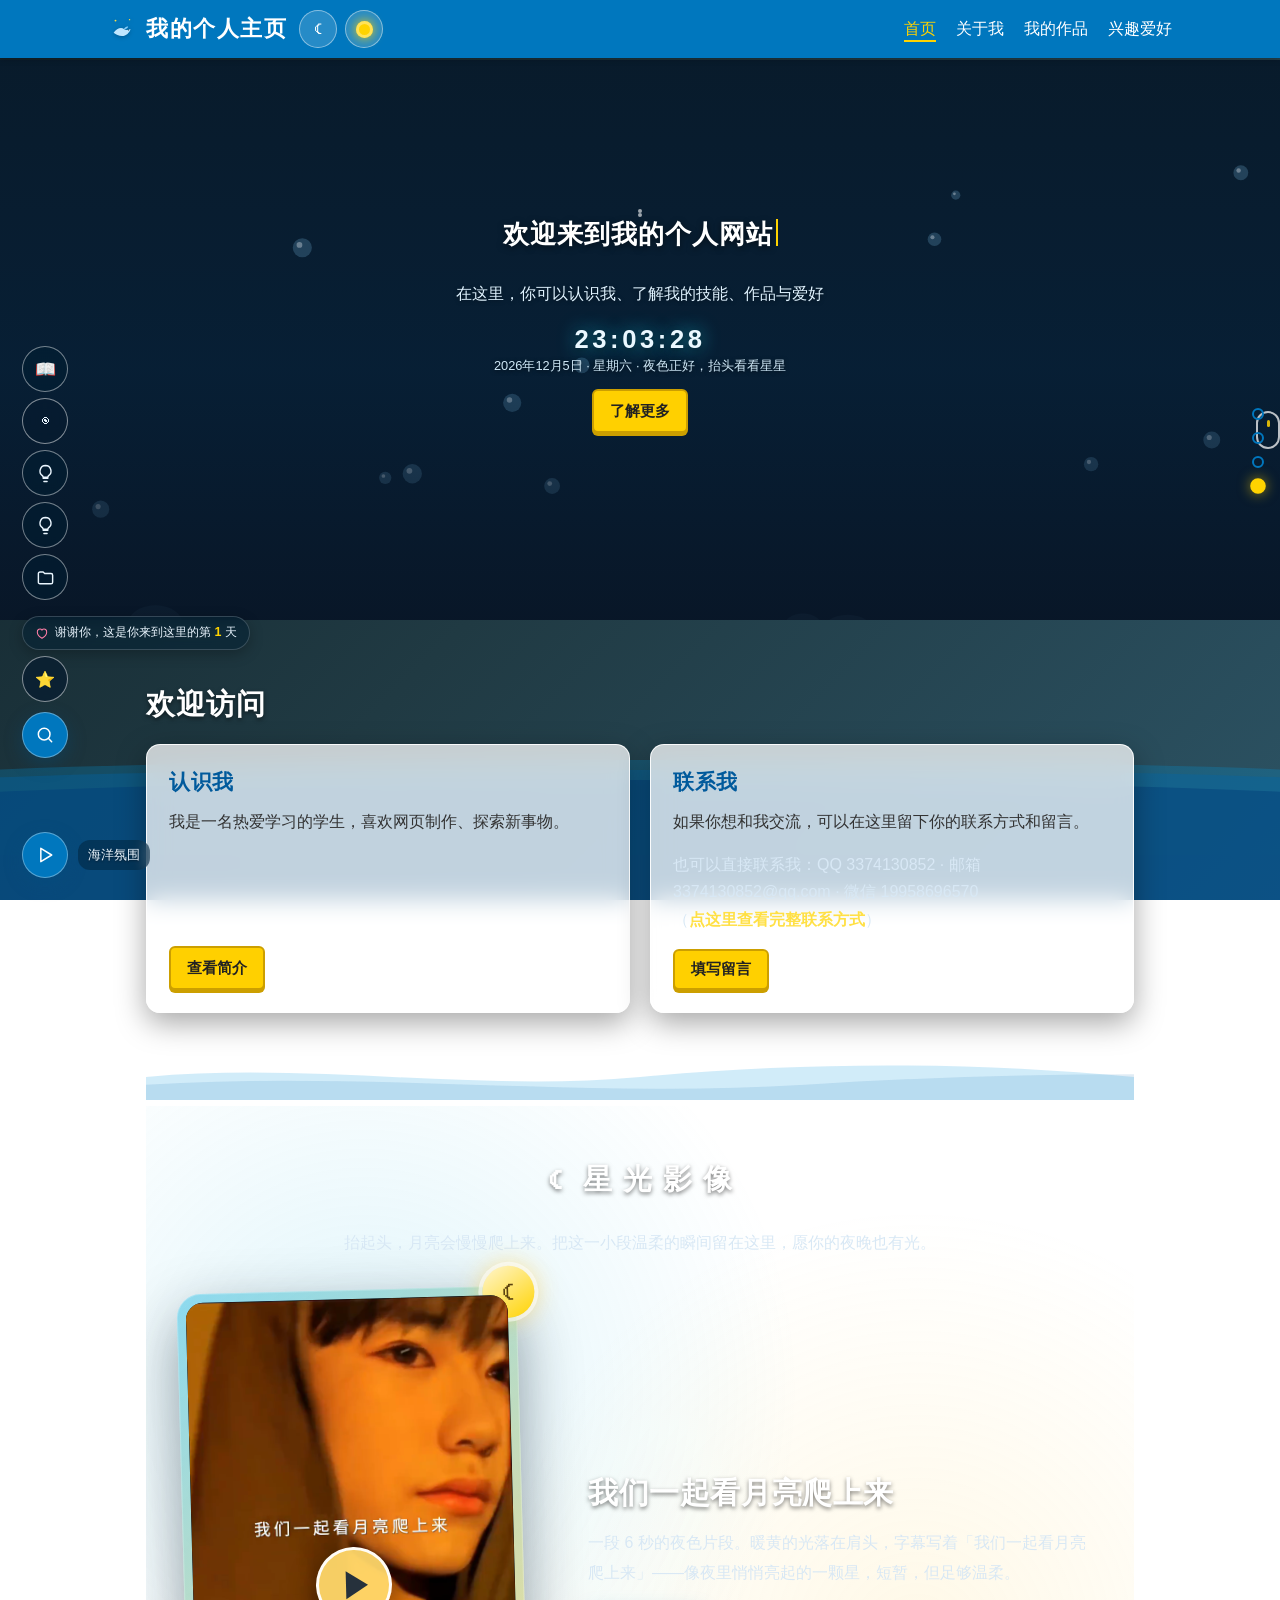
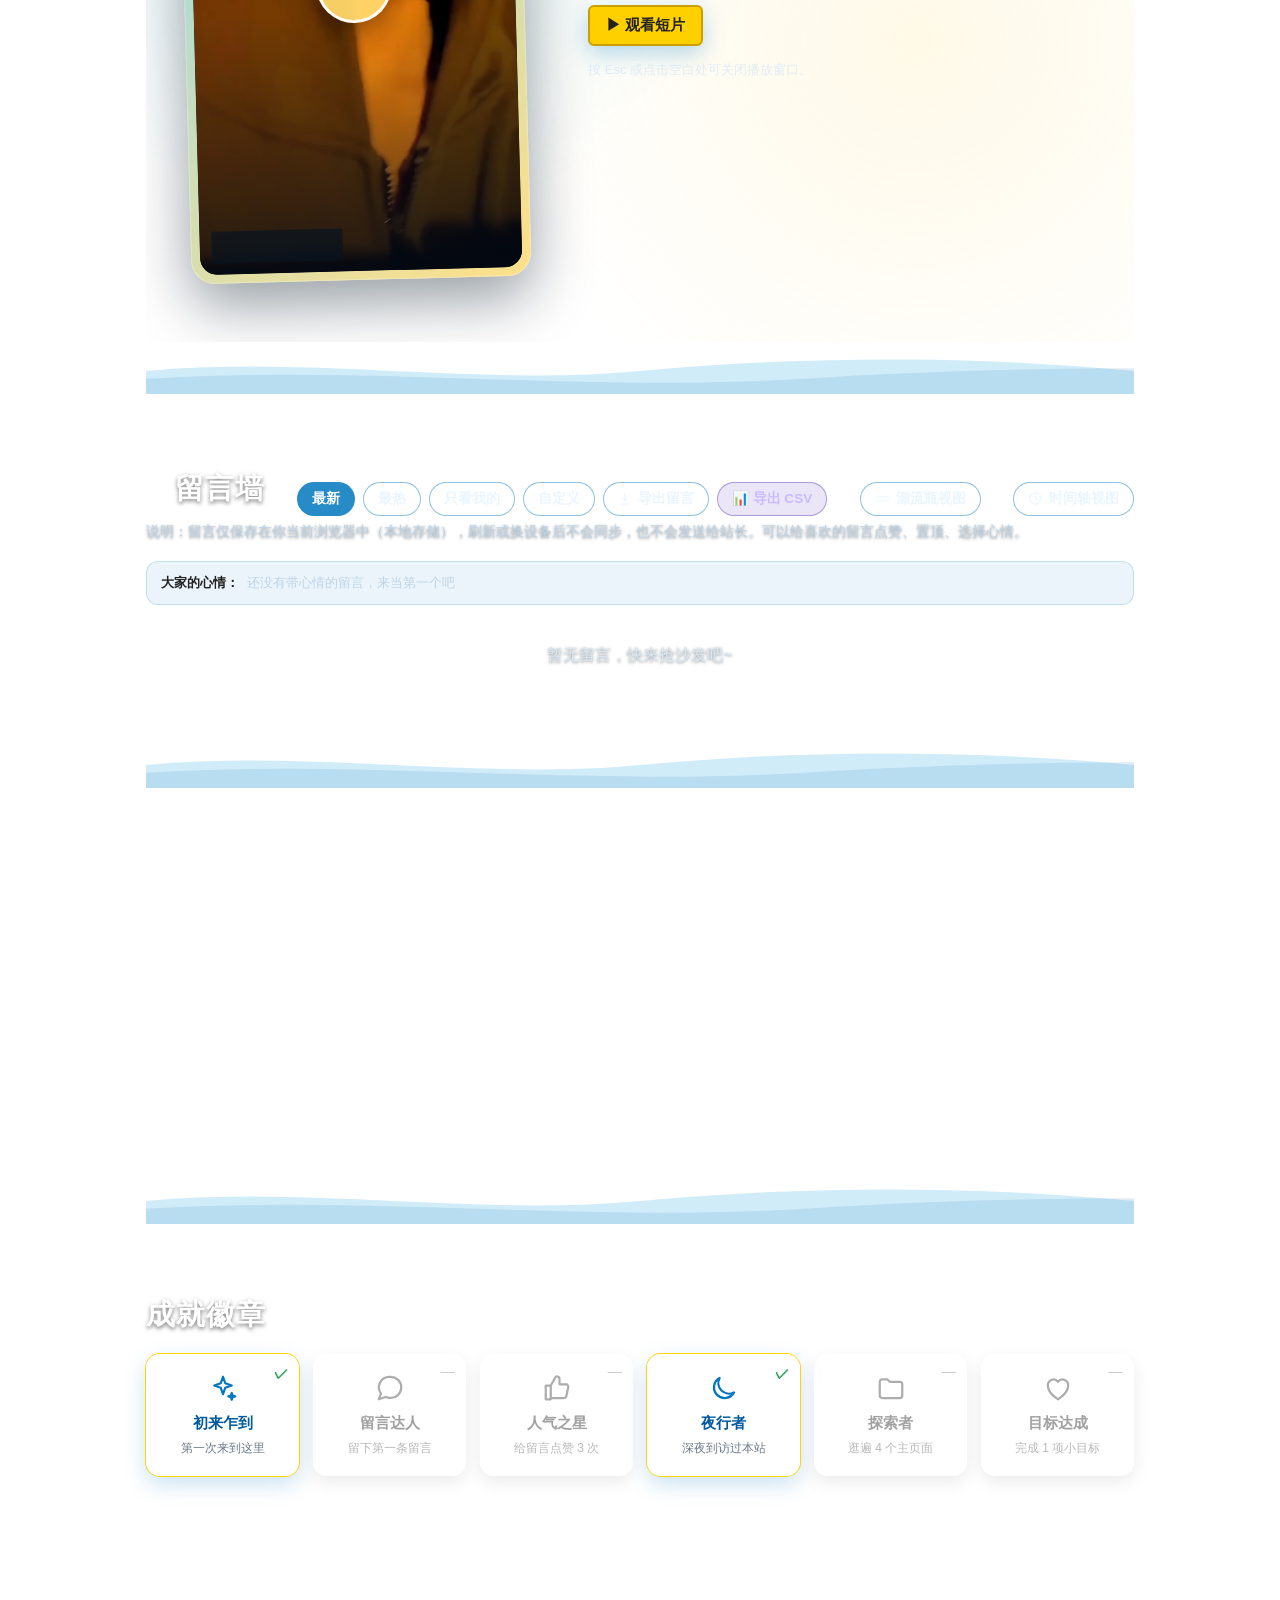
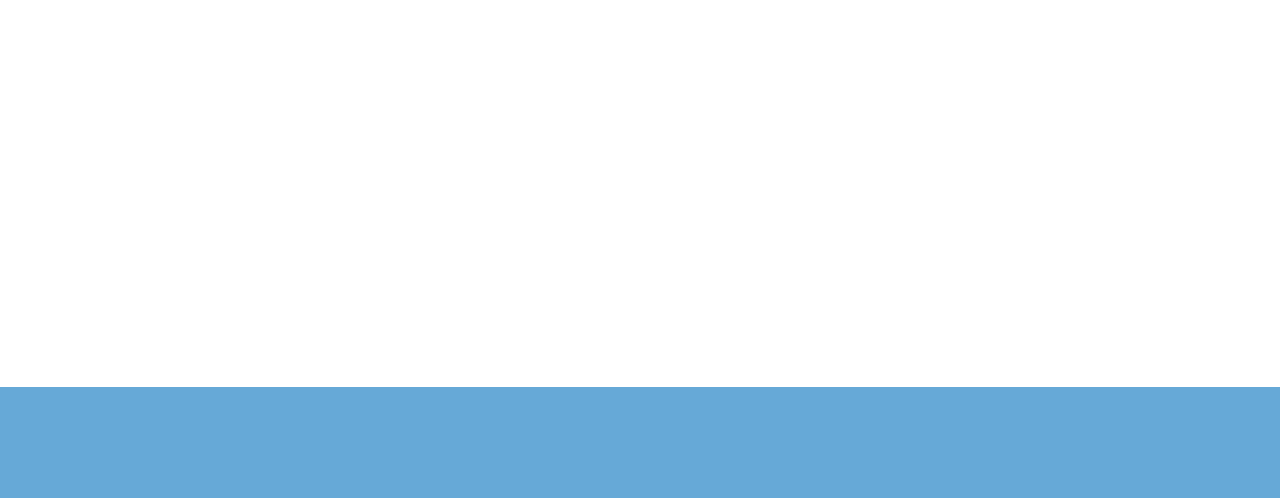
==== commit 1953057d: "style: remove data dashboard section (stats, word cloud, heatmap, streak)" ====
--- a/index.html
+++ b/index.html
@@ -275,15 +275,6 @@
             <!-- 由 extras.js 渲染 -->
         </section>
 
-        <section class="data-zone reveal" id="dataZone" style="--reveal-delay: 0.1s">
-            <h2><span data-icon="chart" style="vertical-align:-0.08em"></span> 数据看板</h2>
-            <div class="data-zone__grid">
-                <div class="data-card" id="visitStats" style="--reveal-delay: 0.12s"><!-- 由 more.js 渲染 --></div>
-                <div class="data-card" id="wordCloud" style="--reveal-delay: 0.2s"><!-- 由 more.js 渲染 --></div>
-                <div class="data-card" id="messageHeatmap" style="--reveal-delay: 0.28s"><!-- 由 more.js 渲染 --></div>
-            </div>
-        </section>
-
         <section class="badge-section reveal" id="badgeSection" style="--reveal-delay: 0.1s">
             <h2>成就徽章</h2>
             <div class="badge-wall" id="badgeWall"></div>
@@ -569,8 +560,6 @@
             showFormBtn.style.display = 'block';
 
             renderMessages();
-            // 通知数据看板（词云 / 热力图 / 统计）刷新
-            document.dispatchEvent(new Event('messagechanged'));
         }
 
         // 导出留言为 JSON 文件
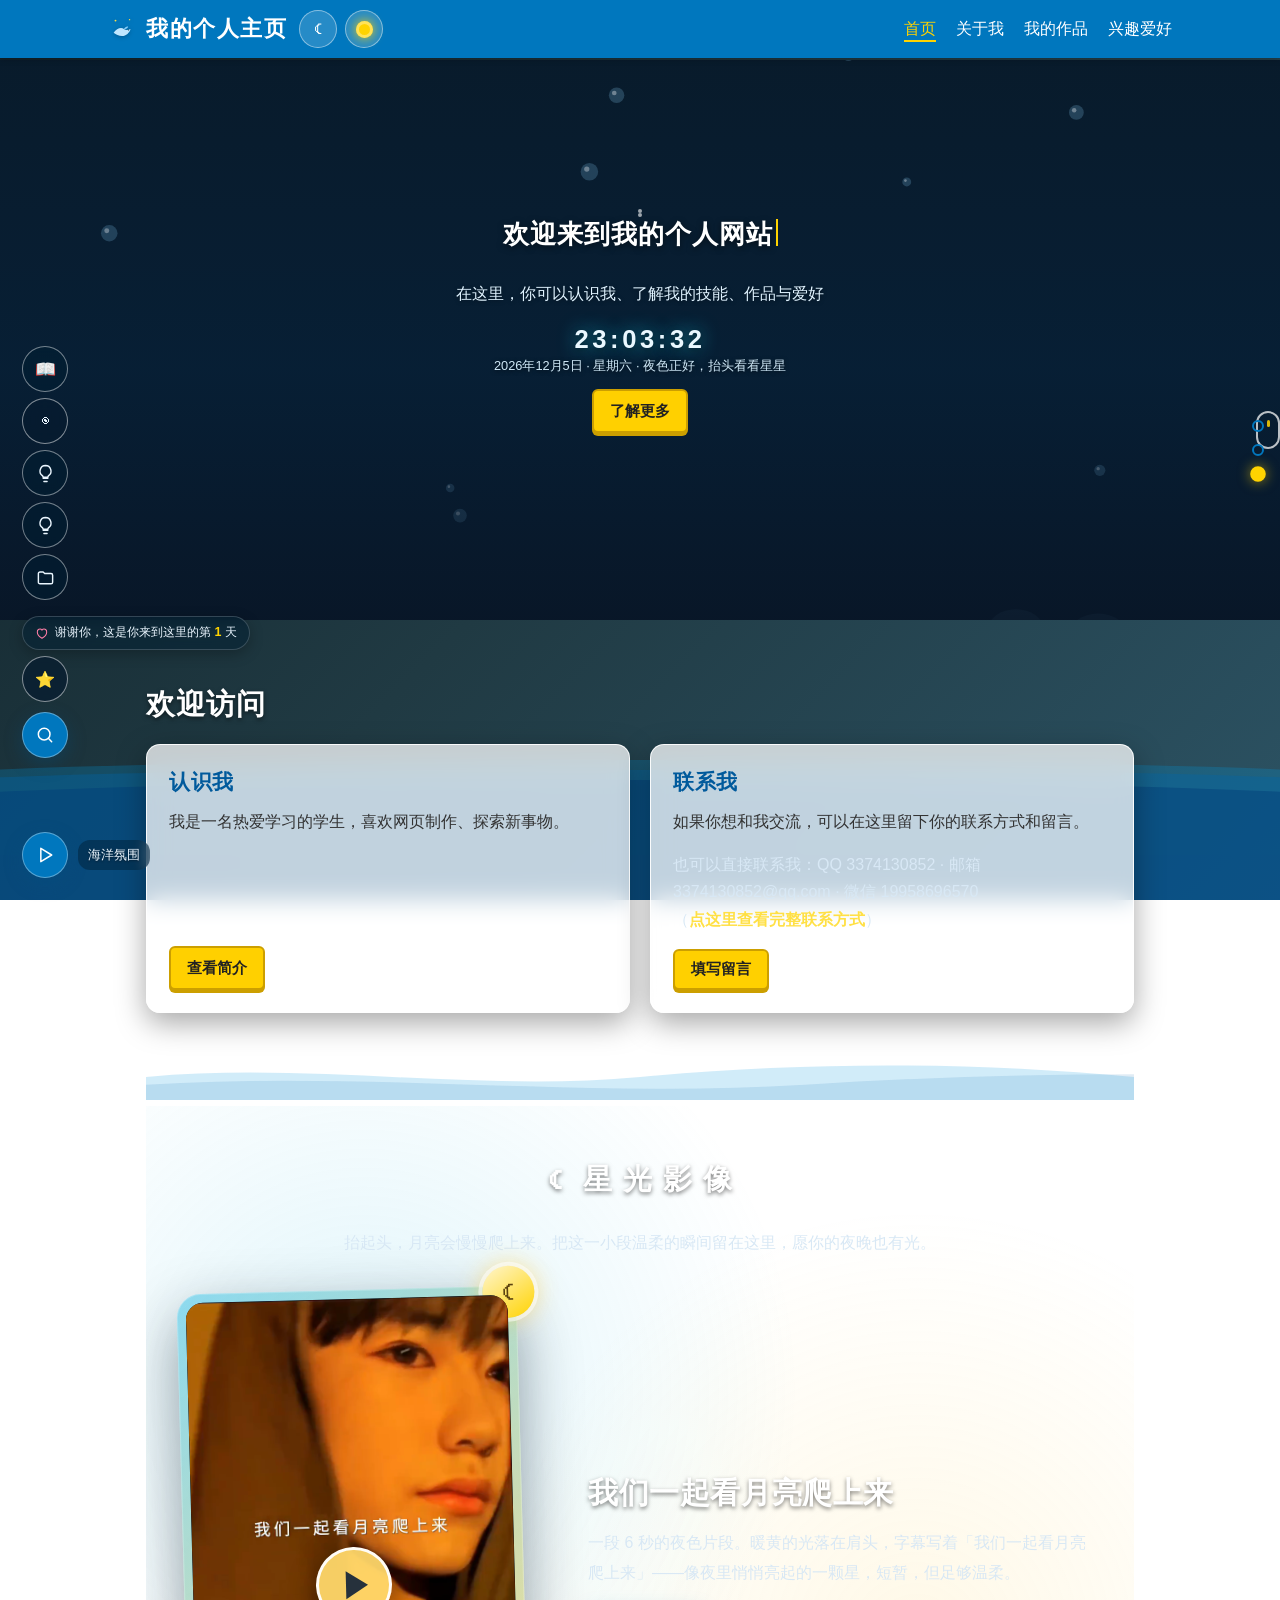
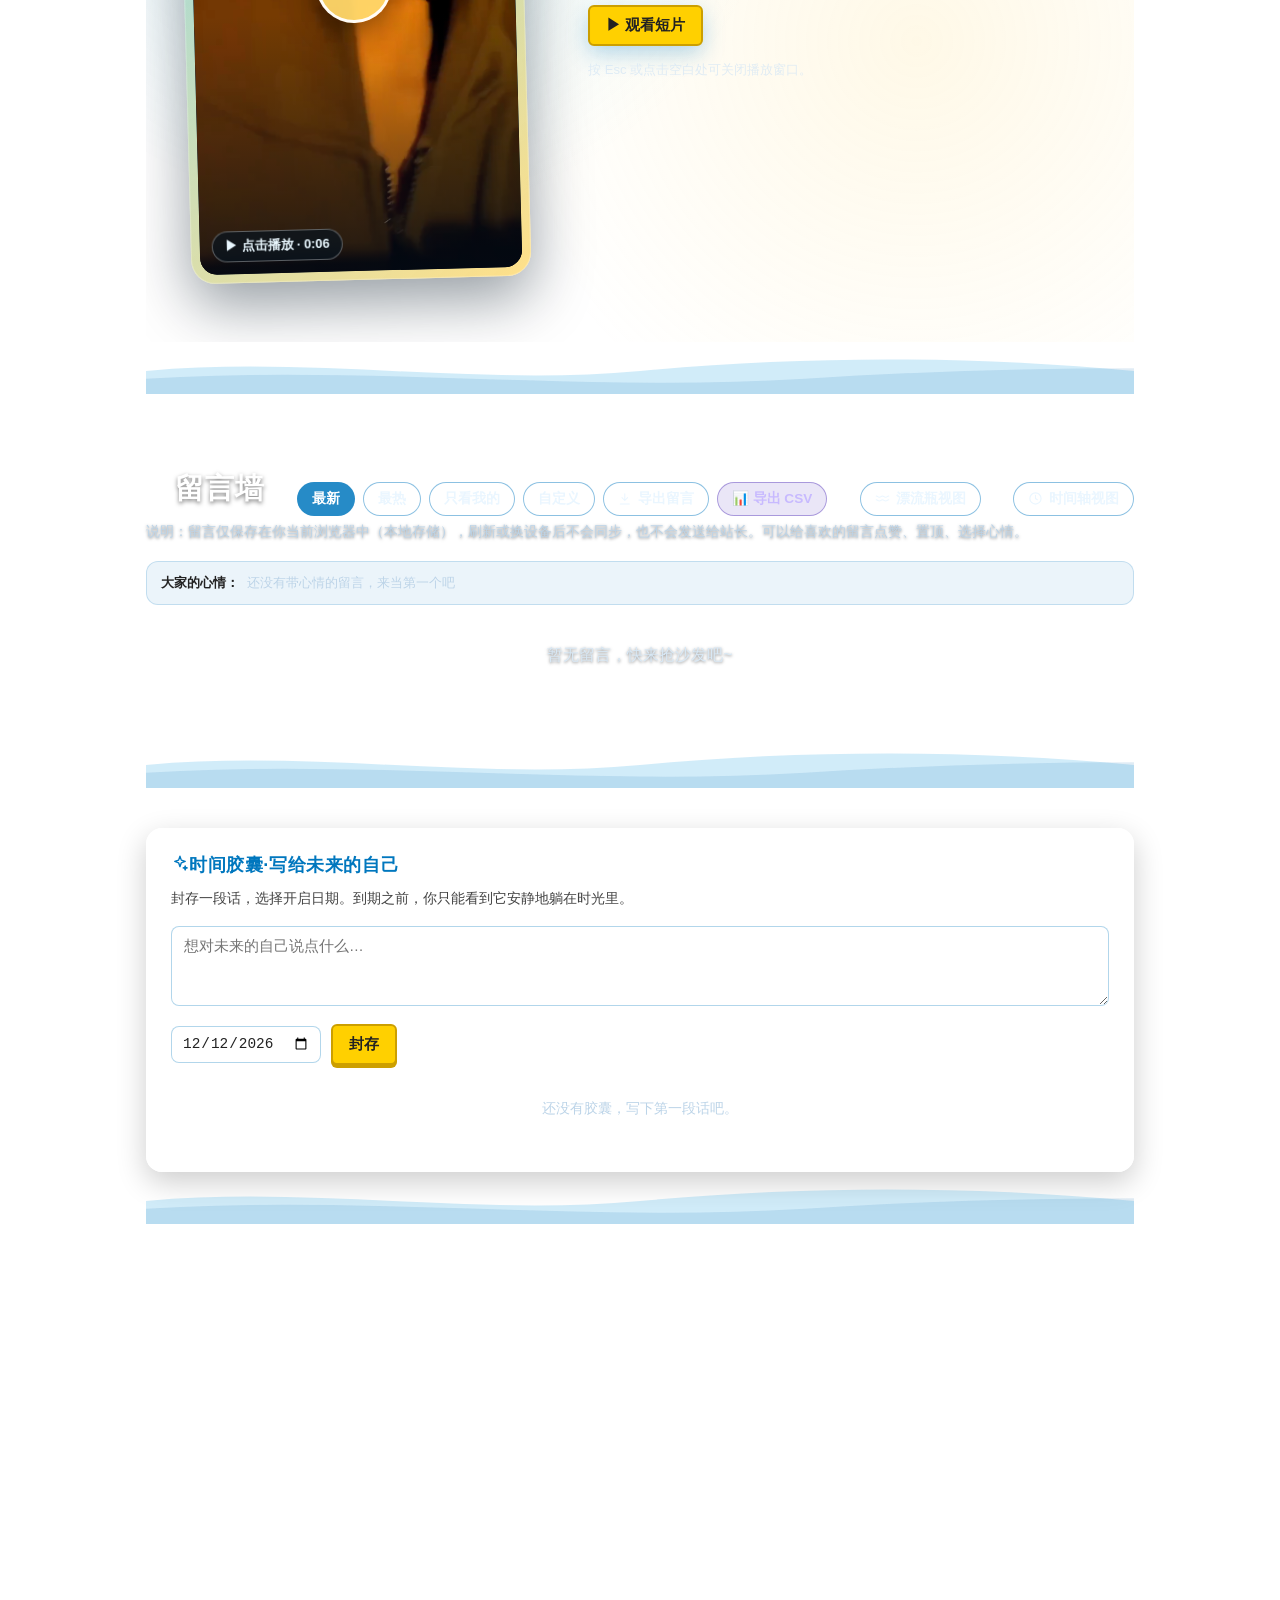
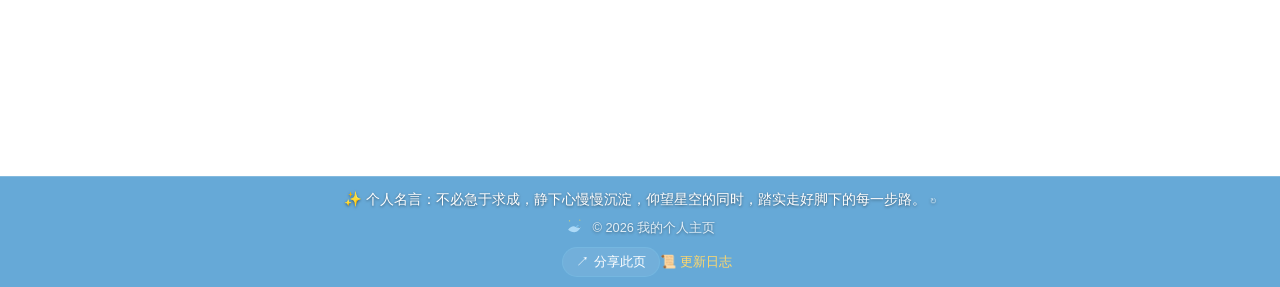
==== commit cd2298d0: "style: remove achievement badges section, relocate study calendar anchor" ====
--- a/index.html
+++ b/index.html
@@ -275,10 +275,7 @@
             <!-- 由 extras.js 渲染 -->
         </section>
 
-        <section class="badge-section reveal" id="badgeSection" style="--reveal-delay: 0.1s">
-            <h2>成就徽章</h2>
-            <div class="badge-wall" id="badgeWall"></div>
-        </section>
+        <section class="study-calendar-section" id="studyCalendarAnchor"></section>
     </main>
 
     <footer class="site-footer">
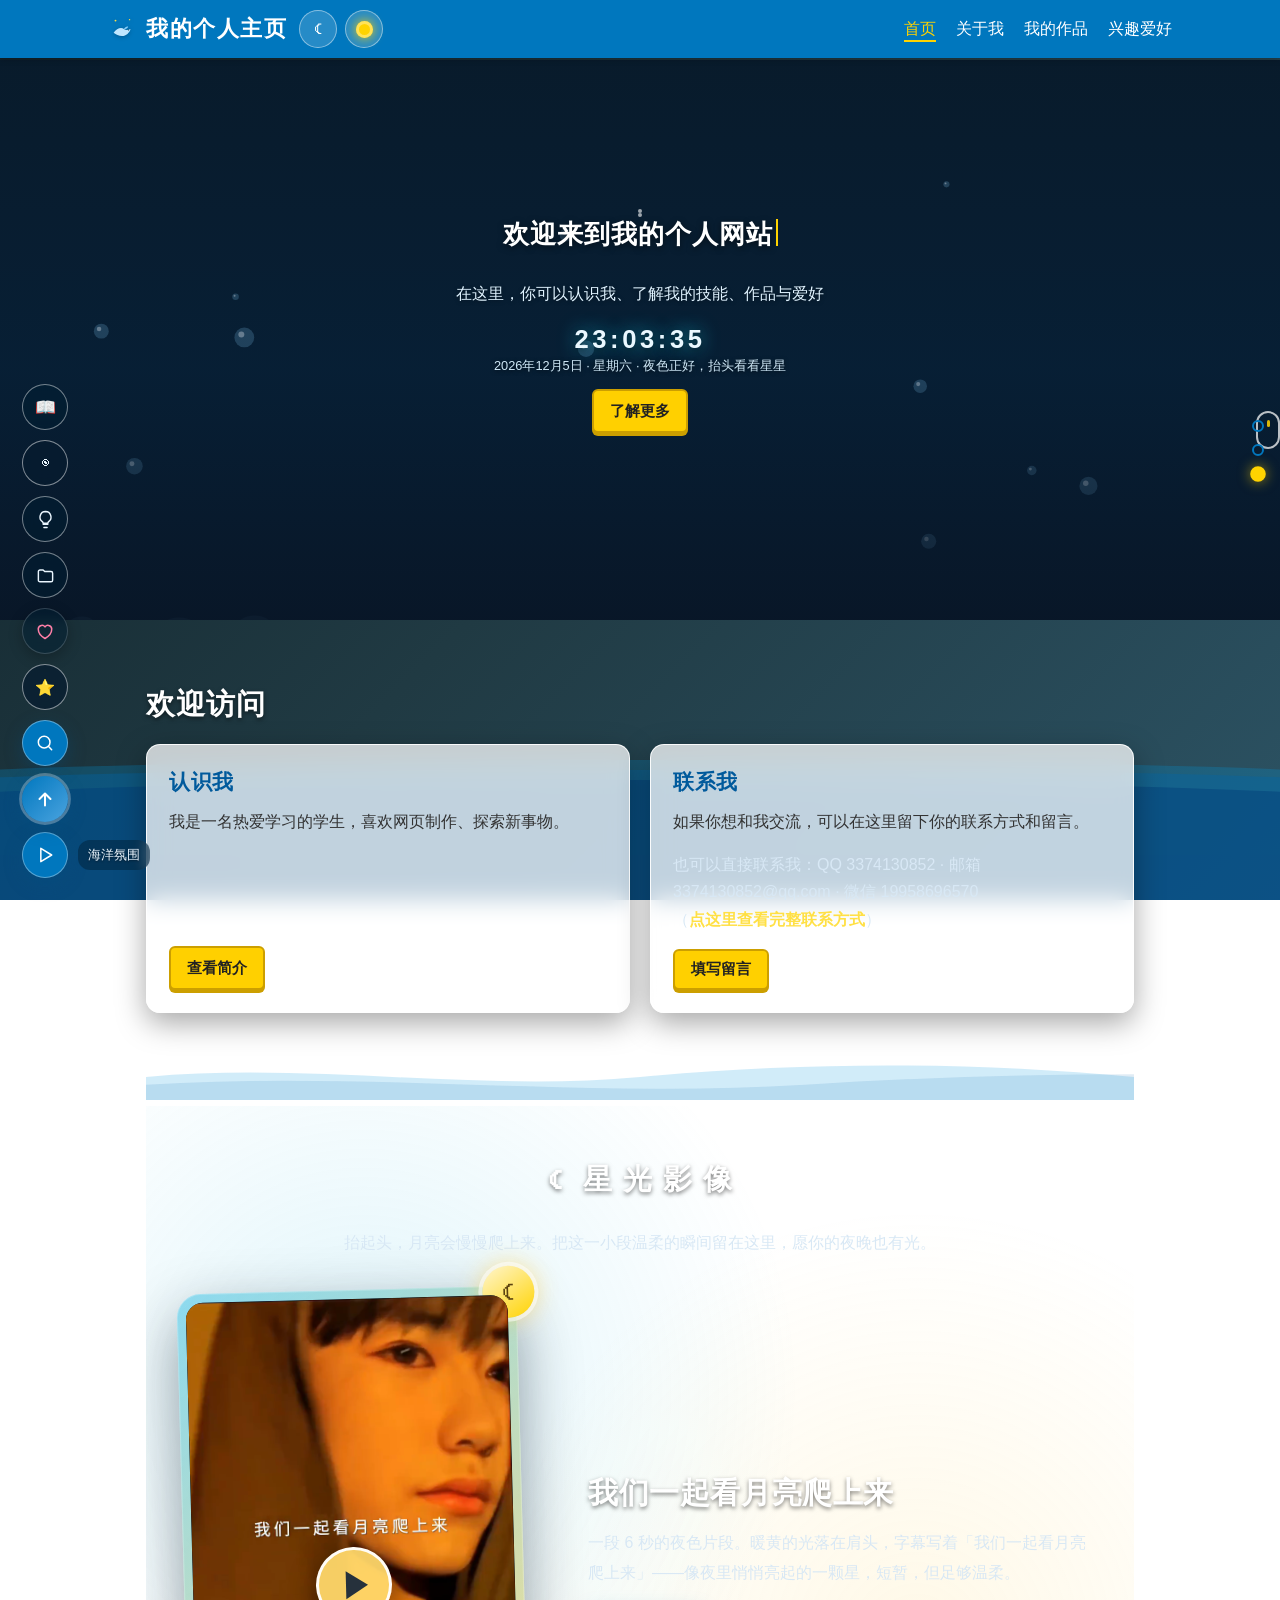
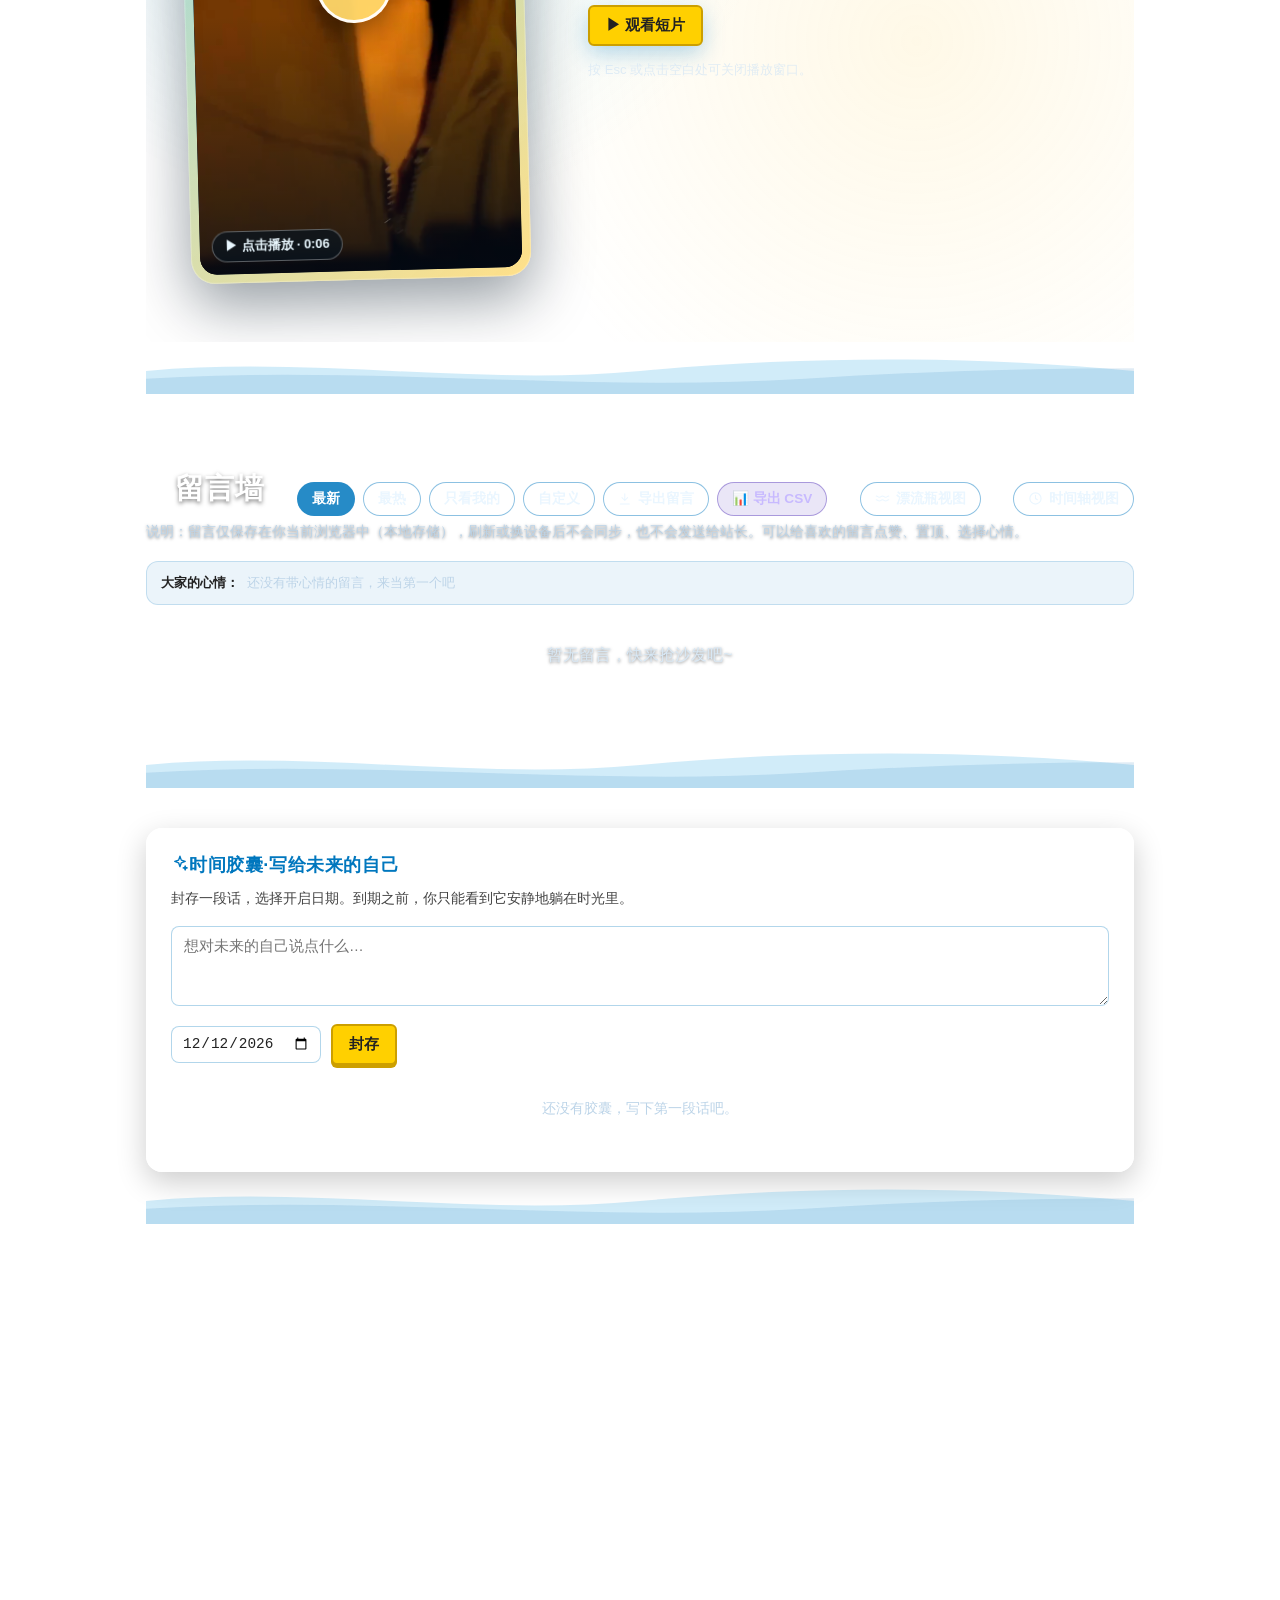
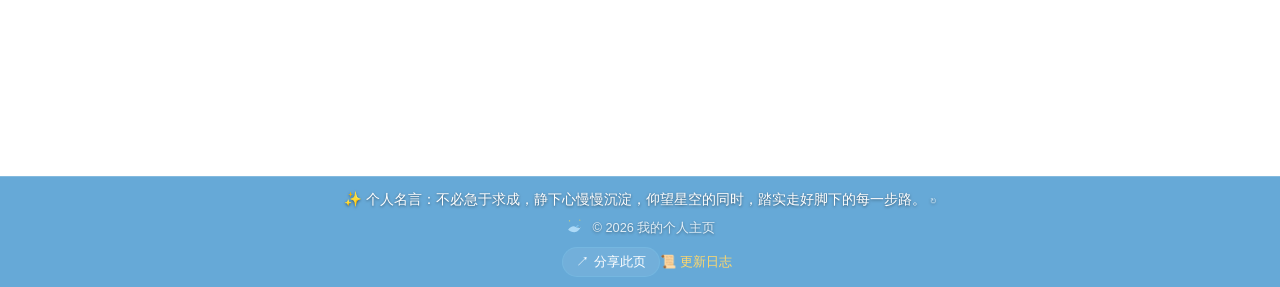
==== commit 8e6e0227: "security: escape mood label, add noopener; cleanup dead code from removed modules" ====
--- a/index.html
+++ b/index.html
@@ -359,8 +359,9 @@
             }
             host.innerHTML = '<span class="mood-stats__label">大家的心情：</span>' + keys.map(k => {
                 const m = MOODS[k] || { label: k, color: '#0077be' };
-                return '<span class="mood-stat" style="--mood-color:' + m.color + '">' +
-                    (window.svgIcon ? window.svgIcon(m.icon || 'sparkle') : '') + m.label + ' <b>' + counts[k] + '</b></span>';
+                const color = /^#[0-9a-fA-F]{3,8}$/.test(m.color) ? m.color : '#0077be';
+                return '<span class="mood-stat" style="--mood-color:' + color + '">' +
+                    (window.svgIcon ? window.svgIcon(m.icon || 'sparkle') : '') + escapeHtml(m.label) + ' <b>' + counts[k] + '</b></span>';
             }).join('');
         }
 
@@ -368,16 +369,6 @@
         function renderMessages() {
             let list = readList();
             renderMoodStats(list);
-            // 更新统计数字
-            const statMsg = document.getElementById('statMessages');
-            if (statMsg) statMsg.setAttribute('data-count', list.length);
-            const statDays = document.getElementById('statDays');
-            if (statDays && window.siteDeviceId) {
-                try {
-                    const first = parseInt(localStorage.getItem('site-first-visit'), 10);
-                    if (first) statDays.setAttribute('data-count', Math.max(1, Math.floor((Date.now() - first) / 86400000) + 1));
-                } catch (e) {}
-            }
             if (onlyMine) {
                 const myId = window.siteDeviceId ? window.siteDeviceId() : '';
                 list = list.filter(m => m.device === myId);
--- a/css/style.css
+++ b/css/style.css
@@ -1,1414 +1,1387 @@
-* {
-    margin: 0;
-    padding: 0;
-    box-sizing: border-box;
-}
-
-html {
-    scroll-behavior: smooth;
-}
-
-body {
-    font-family: var(--font-family);
-    line-height: 1.6;
-    color: #222;
-    /* 🌟 核心修改：动态渐变背景 */
-    background: linear-gradient(135deg, #e0f3ff, #edf0f2, #d4e6f1, #e8f4f8);
-    background-size: 400% 400%; /* 放大背景，让动画有移动空间 */
-    animation: bgGradientMove 15s ease infinite; /* 15秒平滑无限循环 */
-    
-    min-height: 100vh;
-    padding-top: 60px;
-}
-
-/* 🌟 新增：渐变背景移动动画 */
-@keyframes bgGradientMove {
-    0% { background-position: 0% 50%; }
-    50% { background-position: 100% 50%; }
-    100% { background-position: 0% 50%; }
-}
-
-:root {
-    --main-blue: #0077be;
-    --light-blue: #87cefa;
-    --accent-yellow: #ffd300;
-    --yellow-dark: #cc9f00;
-    --card-border: #0077be;
-    --shadow: 0 3px 8px rgba(0, 80, 130, 0.12);
-    /* 阶段1：全站统一设计变量（深蓝星空） */
-    --bg-deep-1: #0f2027;
-    --bg-deep-2: #203a43;
-    --bg-deep-3: #2c5364;
-    --glass-bg: rgba(255, 255, 255, 0.88);
-    --glass-border: rgba(255, 255, 255, 0.9);
-    --text-on-dark: #ffffff;
-    --font-body: 1rem;
-    --line-body: 1.7;
-    /* P0：字体排印系统——正文无衬线，标题衬线气质，数字/英文几何体 */
-    --font-family: "PingFang SC", "Microsoft YaHei", "Noto Sans SC", sans-serif;
-    --font-display: "Noto Serif SC", "Songti SC", "STSong", "SimSun", serif;
-    --font-tech: "Trebuchet MS", "Segoe UI", "Helvetica Neue", sans-serif;
-}
-
-h1, h2, h3 {
-    letter-spacing: 0.5px;
-}
-
-/* P0：标题用衬线体建立气质层，正文保持无衬线；字重拉开三级层次 */
-h1 {
-    font-family: var(--font-display);
-    font-weight: 700;
-    letter-spacing: 1.5px;
-}
-h2 {
-    font-family: var(--font-display);
-    font-size: 1.55rem;
-    font-weight: 700;
-    letter-spacing: 1px;
-    margin-bottom: 0.8rem;
-    color: #112233;
-    line-height: 1.35;
-}
-h3 {
-    font-family: var(--font-tech);
-    font-size: 1.12rem;
-    font-weight: 700;
-    letter-spacing: 0.6px;
-    margin-bottom: 0.5rem;
-    line-height: 1.4;
-}
-
-p {
-    color: #333;
-    margin-bottom: 0.8rem;
-    font-size: var(--font-body);
-    line-height: var(--line-body);
-}
-
-.container {
-    max-width: 1100px;
-    margin: 0 auto;
-    padding: 0 18px;
-}
-
-.grid {
-    display: grid;
-    grid-template-columns: repeat(auto-fit, minmax(260px, 1fr));
-    gap: 18px;
-}
-
-/* ========== 顶部导航栏 ========== */
-.site-header {
-    background-color: var(--main-blue);
-    color: #fff;
-    padding: 10px 0;
-    position: fixed;
-    width: 100%;
-    top: 0;
-    left: 0;
-    z-index: 1000;
-    box-shadow: 0 2px 6px rgba(0,0,0,0.18);
-}
-
-.site-header .container {
-    display: flex;
-    justify-content: space-between;
-    align-items: center;
-    gap: 12px;
-}
-
-.site-header h1 {
-    color: #fff;
-    font-size: 1.4rem;
-    margin: 0;
-    display: flex;
-    align-items: center;
-    gap: 8px;
-}
-
-/* 品牌符号：鲸鱼图标贯穿导航与页脚 */
-.brand-mark {
-    width: 30px;
-    height: 30px;
-    flex: none;
-    filter: drop-shadow(0 1px 2px rgba(0, 0, 0, 0.25));
-}
-.brand-mark .whale-body { fill: #bfe6ff; }
-.brand-mark .whale-fin { fill: #87cefa; }
-.brand-mark .whale-eye { fill: #0f2027; }
-.brand-mark .brand-star { fill: #ffe045; }
-
-.footer-mark {
-    width: 22px;
-    height: 22px;
-    vertical-align: -6px;
-    margin-right: 6px;
-}
-.footer-mark .whale-body { fill: #bfe6ff; }
-.footer-mark .whale-fin { fill: #87cefa; }
-.footer-mark .whale-eye { fill: #0f2027; }
-.footer-mark .brand-star { fill: #ffe045; }
-
-.site-nav ul {
-    list-style: none;
-    display: flex;
-    gap: 20px;
-}
-
-.site-nav a {
-    color: #ffffff;
-    text-decoration: none;
-    font-size: 1rem;
-    padding: 3px 0;
-    border-bottom: 2px solid transparent;
-    transition: all 0.25s ease;
-}
-
-.site-nav a:hover,
-.site-nav a.active {
-    color: var(--accent-yellow);
-    border-bottom-color: var(--accent-yellow);
-    transform: translateY(-1px);
-}
-
-/* ========== Hero 沉浸式首屏 ========== */
-.hero {
-    width: 100%;
-    min-height: clamp(440px, 78vh, 660px);
-    display: flex;
-    flex-direction: column;
-    justify-content: center;
-    align-items: center;
-    text-align: center;
-    position: relative;
-    overflow: hidden;
-    background-color: #0b1a26;
-}
-
-/* 视差层：背景图独立成层，滚动时缓慢位移 */
-.hero-parallax {
-    position: absolute;
-    inset: -12% 0;
-    background-image: url("../images/banner.png");
-    background-size: cover;
-    background-position: center center;
-    background-repeat: no-repeat;
-    z-index: 0;
-    will-change: transform;
-}
-
-/* 星光粒子：两组 box-shadow 星点，缓慢闪烁 */
-.hero-stars {
-    position: absolute;
-    inset: 0;
-    z-index: 1;
-    pointer-events: none;
-    background-repeat: repeat;
-    background-image:
-        radial-gradient(1.5px 1.5px at 20px 30px, rgba(255,255,255,.9), transparent),
-        radial-gradient(1px 1px at 120px 80px, rgba(255,255,255,.7), transparent),
-        radial-gradient(2px 2px at 200px 150px, rgba(255,224,69,.8), transparent),
-        radial-gradient(1px 1px at 70px 200px, rgba(255,255,255,.6), transparent),
-        radial-gradient(1.5px 1.5px at 160px 240px, rgba(255,255,255,.8), transparent);
-    background-size: 260px 280px;
-    animation: star-twinkle 4s ease-in-out infinite alternate;
-}
-@keyframes star-twinkle {
-    from { opacity: .45; }
-    to   { opacity: 1; }
-}
-
-.hero::before {
-    content: "";
-    position: absolute;
-    inset: 0;
-    background: linear-gradient(180deg, rgba(0, 30, 60, 0.25) 0%, rgba(0, 40, 80, 0.35) 55%, rgba(8, 22, 40, 0.85) 100%);
-    z-index: 1;
-}
-
-.hero .bubble {
-    position: absolute;
-    border-radius: 50%;
-    border: 2px solid rgba(255,255,255,0.55);
-    background: rgba(255,255,255,0.12);
-    animation: bubble-float 6s ease-in-out infinite;
-    z-index: 1;
-}
-.hero .bubble:nth-child(1) {
-    width: 24px; height: 24px;
-    bottom: 70px; left: 25%;
-    animation-delay: 0.7s;
-}
-.hero .bubble:nth-child(2) {
-    width: 16px; height: 16px;
-    bottom: 110px; right: 30%;
-    animation-delay: 2.5s;
-}
-
-@keyframes bubble-float {
-    0% { transform: translateY(0); opacity: 0.4; }
-    50% { transform: translateY(-18px); opacity: 0.8; }
-    100% { transform: translateY(0); opacity: 0.4; }
-}
-
-.hero h2,
-.hero p,
-.hero .button {
-    position: relative;
-    z-index: 2;
-}
-
-.hero h2 {
-    color: #ffffff;
-    text-shadow: 0 2px 6px rgba(0, 0, 0, 0.5);
-    font-size: 1.8rem;
-}
-.hero p {
-    font-size: 1rem;
-    color: #e0f3ff;
-    text-shadow: 0 1px 4px rgba(0, 0, 0, 0.4);
-    margin: 8px 0 20px;
-}
-
-/* 打字机标题：文字逐字显现 + 闪烁光标 */
-.typewriter {
-    display: inline-block;
-    min-height: 1.4em;
-}
-.typewriter::after {
-    content: "";
-    display: inline-block;
-    width: 2px;
-    height: 1.05em;
-    margin-left: 3px;
-    vertical-align: -0.14em;
-    background: var(--accent-yellow);
-    animation: caret-blink 0.9s steps(1) infinite;
-}
-@keyframes caret-blink { 50% { opacity: 0; } }
-
-/* 向下滚动提示：鼠标 + 滚动点 */
-.hero-scroll-hint {
-    position: absolute;
-    bottom: 22px;
-    left: 50%;
-    transform: translateX(-50%);
-    z-index: 3;
-    opacity: 0.85;
-    transition: opacity .25s ease;
-}
-.hero-scroll-hint:hover { opacity: 1; }
-.hero-scroll-mouse {
-    display: block;
-    width: 24px;
-    height: 38px;
-    border: 2px solid rgba(255, 255, 255, 0.85);
-    border-radius: 14px;
-    position: relative;
-}
-.hero-scroll-dot {
-    position: absolute;
-    top: 7px;
-    left: 50%;
-    width: 3px;
-    height: 7px;
-    margin-left: -1.5px;
-    border-radius: 2px;
-    background: var(--accent-yellow);
-    animation: scroll-dot 1.7s ease-in-out infinite;
-}
-@keyframes scroll-dot {
-    0%   { transform: translateY(0); opacity: 1; }
-    70%  { transform: translateY(13px); opacity: 0; }
-    100% { transform: translateY(13px); opacity: 0; }
-}
-
-/* ========== 按钮缩小 ========== */
-.button {
-    display: inline-block;
-    background-color: var(--accent-yellow);
-    color: #111;
-    padding: 8px 20px;
-    border: 2px solid var(--yellow-dark);
-    border-radius: 5px;
-    font-weight: bold;
-    font-size: 0.95rem;
-    text-decoration: none;
-    box-shadow: 0 3px 0 var(--yellow-dark);
-    transition: all 0.18s ease;
-}
-
-.button:hover {
-    background-color: #ffe045;
-    transform: translateY(-2px);
-    box-shadow: 0 5px 0 var(--yellow-dark);
-}
-.button:active {
-    transform: translateY(2px);
-    box-shadow: 0 2px 0 var(--yellow-dark);
-}
-
-/* ========== 卡片缩小内边距 ========== */
-.card {
-    background-color: #ffffff;
-    border: 2px solid var(--card-border);
-    border-radius: 14px;
-    padding: 18px;
-    box-shadow: var(--shadow);
-    transition: all 0.3s ease;
-}
-
-.card:hover {
-    transform: translateY(-5px);
-    box-shadow: 0 7px 16px rgba(0, 80, 130, 0.18);
-}
-
-/* ========== 图片样式【头像改大】 ========== */
-img {
-    max-width: 100%;
-    height: auto;
-    display: block;
-    border-radius: 10px;
-}
-figure {
-    margin-bottom:12px;
-}
-figcaption {
-    text-align: center;
-    margin-top:4px;
-    color:#555;
-    font-size:0.9rem;
-}
-
-.card img {
-    width: 80%;
-    max-width: 200px;
-    border-radius: 50%;
-    display: block;
-    margin: 12px auto 16px;
-    border: 2px solid #0078c8;
-    object-fit: cover;
-}
-
-/* ========== 区块、页脚 ========== */
-section {
-    padding: 35px 0;
-}
-
-.site-footer {
-    background-color: #0077be;
-    color: #fff;
-    text-align: center;
-    padding: 10px 0;
-    margin-top: 30px;
-    font-size:0.9rem;
-}
-.site-footer .copyright {
-    margin-top:4px;
-    font-size:0.8rem;
-    opacity:0.8;
-}
-
-/* ========== 弹窗样式 ========== */
-.modal-backdrop {
-    position: fixed;
-    top:0;left:0;
-    width:100%;height:100%;
-    background-color: rgba(0,0,0,0.7);
-    display:flex;
-    align-items:center;
-    justify-content:center;
-    z-index:2000;
-    visibility:hidden;
-    opacity:0;
-    transition: 0.3s;
-}
-.modal-content {
-    background:#fff;
-    padding:24px;
-    border-radius:10px;
-    max-width:90%;
-    max-height:90%;
-    overflow-y:auto;
-    transform: translateY(15px);
-    transition:0.3s;
-}
-.modal-backdrop.visible {
-    visibility:visible;opacity:1;
-}
-.modal-backdrop.visible .modal-content {
-    transform: translateY(0);
-}
-.modal-close-button {
-    position:absolute;top:8px;right:12px;
-    border:none;background:none;font-size:1.3rem;cursor:pointer;
-}
-
-.hidden {display:none;}
-
-/* ========== 登记表表单样式 ========== */
-.register-form-wrap{
-    margin-top:30px;
-    background:
-        linear-gradient(rgba(255, 255, 255, 0.5), rgba(255, 255, 255, 0.92)),
-        url("../images/40.png") left top / cover no-repeat;
-    padding:24px;
-    border-radius:12px;
-    border:2px solid #73b868;
-}
-.register-form-wrap h2{
-    color:#346b2c;
-    text-align:center;
-    margin-top:0;
-    font-size:1.4rem;
-}
-.form-block{
-    margin:18px 0;
-    border-bottom:1px solid #b8ddb2;
-    padding-bottom:12px;
-}
-.form-block h3{
-    color:#346b2c;
-    margin-bottom:12px;
-    font-size:1.05rem;
-}
-.form-row{
-    display:grid;
-    grid-template-columns:1fr 1fr;
-    gap:12px;
-    margin-bottom:10px;
-}
-.form-item label{
-    display:block;
-    color:#222;
-    margin-bottom:4px;
-    font-size:0.95rem;
-}
-.form-item input,.form-item select,textarea{
-    width:100%;
-    box-sizing:border-box;
-    padding:8px;
-    border:1px solid #b8ddb2;
-    border-radius:5px;
-    font-size:0.9rem;
-}
-textarea{
-    min-height:110px;
-    resize:vertical;
-}
-.form-radio-group,.form-check-group{
-    margin:10px 0;
-    font-size:0.95rem;
-}
-.form-radio-group label,.form-check-group label{
-    margin-right:12px;
-}
-.submit-btn{
-    background:#73b868;
-    color:#fff;
-    border:none;
-    padding:10px 22px;
-    border-radius:6px;
-    font-size:0.95rem;
-    cursor:pointer;
-    transition:0.2s;
-}
-.submit-btn:hover{
-    background:#5e9954;
-}
-.record-title{
-    margin-top:24px;
-    font-size:1rem;
-    color:#346b2c;
-    font-weight:bold;
-}
-.record-item{
-    background:#f0f9ee;
-    border-left:4px solid #73b868;
-    padding:12px;
-    margin:8px 0;
-    border-radius:6px;
-    line-height:1.5;
-    font-size:0.95rem;
-}
-
-/* ========== 移动端适配 ========== */
-@media(max-width:720px){
-    .site-header .container{
-        flex-direction: column;
-    }
-    .site-nav ul{
-        gap:14px;
-    }
-    .hero{
-        height:300px;
-    }
-    .hero h2{
-        font-size:1.4rem;
-    }
-    .form-row{
-        grid-template-columns:1fr;
-    }
-    body{
-        padding-top: 88px;
-    }
-}
-
-/* ========== 兴趣爱好页紧凑优化 ========== */
-.hobby-page {
-    padding-top: 60px;
-}
-
-.hobby-page .container {
-    max-width: 1000px;
-    padding: 0 16px;
-}
-
-.hobby-page section {
-    padding: 25px 0;
-}
-
-.hobby-page section h2 {
-    font-size: 1.2rem;
-    margin-bottom: 12px;
-    padding-left: 10px;
-    border-left: 4px solid #0077be;
-}
-
-.hobby-grid {
-    display: grid;
-    grid-template-columns: repeat(auto-fit, minmax(140px, 1fr));
-    gap: 14px;
-}
-
-.hobby-card {
-    background: #fff;
-    border: 2px solid #0077be;
-    border-radius: 12px;
-    padding: 12px;
-    text-align: center;
-    box-shadow: 0 3px 8px rgba(0, 80, 130, 0.12);
-    transition: all 0.3s ease;
-}
-
-.hobby-card:hover {
-    transform: translateY(-4px);
-    box-shadow: 0 6px 14px rgba(0, 80, 130, 0.18);
-}
-
-.hobby-card img {
-    width: 100%;
-    max-width: 160px;
-    height: auto;
-    border-radius: 10px;
-    margin-bottom: 8px;
-}
-
-.hobby-card h3 {
-    font-size: 1rem;
-    margin-bottom: 4px;
-}
-
-.hobby-card p {
-    font-size: 0.88rem;
-    color: #444;
-    margin-bottom: 0;
-}
-
-/* 移动端再缩小一点 */
-@media (max-width: 720px) {
-    .hobby-grid {
-        grid-template-columns: repeat(auto-fit, minmax(120px, 1fr));
-        gap: 10px;
-    }
-
-    .hobby-card {
-        padding: 10px;
-    }
-
-    .hobby-card h3 {
-        font-size: 0.95rem;
-    }
-
-    .hobby-card p {
-        font-size: 0.82rem;
-    }
-}
-
-.grid {
-    display: grid;
-    grid-template-columns: repeat(3, 1fr);
-    gap: 20px;
-}
-
-.card {
-    background: #ffffff;
-    border-radius: 14px;
-    border: 2px solid #2078c9;
-    box-shadow: 0 2px 12px rgba(0, 0, 0, 0.08);
-    padding: 24px;
-
-    /* 关键：让卡片内部元素纵向排列，并把按钮压到底部 */
-    display: flex;
-    flex-direction: column;
-}
-
-.card h3 {
-    font-size: 1.15rem;
-    color: #2078c9;
-    margin: 0 0 12px 0;
-}
-
-.card p {
-    font-size: 0.9rem;
-    line-height: 1.6;
-    color: #444;
-    margin: 0 0 20px 0;
-
-    /* 关键：让文字区域自动占空间，把按钮往下挤 */
-    flex: 1;
-}
-
-.button {
-    display: inline-block;
-    width: fit-content;
-    padding: 8px 16px;
-    background-color: #ffd000;
-    border-radius: 6px;
-    font-weight: bold;
-    text-decoration: none;
-    color: #222;
-}
-
-/* ============================================================
-   ✨ 交互精加工：毛玻璃导航 / Toast 提示 / 滚动入场
-   （由 js/interactions.js 驱动，全站共享）
-   ============================================================ */
-
-/* ---------- 1. 导航栏滚动毛玻璃 ---------- */
-.site-header {
-    transition: background-color .35s ease, box-shadow .35s ease, backdrop-filter .35s ease;
-}
-.site-header.scrolled {
-    background-color: rgba(0, 119, 190, .55) !important;
-    backdrop-filter: blur(14px) saturate(150%);
-    -webkit-backdrop-filter: blur(14px) saturate(150%);
-    box-shadow: 0 4px 22px rgba(0, 30, 60, .3);
-}
-
-/* ---------- 2. Toast 提示框 ---------- */
-.toast-stack {
-    position: fixed;
-    top: 80px;
-    left: 50%;
-    transform: translateX(-50%);
-    z-index: 3000;
-    display: flex;
-    flex-direction: column;
-    align-items: center;
-    gap: 10px;
-    width: max-content;
-    max-width: calc(100vw - 32px);
-    pointer-events: none;
-}
-.toast {
-    display: flex;
-    align-items: center;
-    gap: 11px;
-    min-width: 220px;
-    padding: 12px 20px 12px 16px;
-    background: rgba(255, 255, 255, .97);
-    -webkit-backdrop-filter: blur(12px);
-    backdrop-filter: blur(12px);
-    border: 1px solid rgba(0, 119, 190, .22);
-    border-left: 4px solid #2fae6b;
-    border-radius: 10px;
-    box-shadow: 0 14px 34px rgba(0, 40, 80, .24);
-    color: #123047;
-    font-size: .95rem;
-    font-weight: 500;
-    opacity: 0;
-    transform: translateY(-26px);
-    transition: opacity .38s ease, transform .38s cubic-bezier(.22, .9, .3, 1);
-}
-.toast.show {
-    opacity: 1;
-    transform: translateY(0);
-}
-.toast--error { border-left-color: #e2574c; }
-.toast--info  { border-left-color: #0077be; }
-.toast__icon {
-    width: 24px;
-    height: 24px;
-    flex: none;
-}
-.toast__icon circle,
-.toast__icon path {
-    fill: none;
-    stroke: #2fae6b;
-    stroke-width: 2.6;
-    stroke-linecap: round;
-    stroke-linejoin: round;
-}
-.toast--error .toast__icon circle,
-.toast--error .toast__icon path { stroke: #e2574c; }
-.toast--info  .toast__icon circle,
-.toast--info  .toast__icon path { stroke: #0077be; }
-.toast__icon circle {
-    stroke-dasharray: 76;
-    stroke-dashoffset: 76;
-    animation: toastDraw .5s .08s ease forwards;
-}
-.toast__icon path {
-    stroke-dasharray: 30;
-    stroke-dashoffset: 30;
-    animation: toastDraw .32s .42s ease forwards;
-}
-@keyframes toastDraw { to { stroke-dashoffset: 0; } }
-
-/* ---------- 3. 滚动入场动画 ---------- */
-.reveal { opacity: 0; }
-.reveal.is-visible {
-    animation: revealUp .75s cubic-bezier(.22, .9, .3, 1) var(--reveal-delay, 0s) both;
-}
-@keyframes revealUp {
-    from { opacity: 0; transform: translateY(40px); }
-    to   { opacity: 1; transform: translateY(0); }
-}
-
-/* ---------- 4. 回到顶部按钮 ---------- */
-.back-to-top {
-    position: fixed; right: 24px; bottom: 28px; z-index: 1500;
-    width: 46px; height: 46px; border-radius: 50%;
-    border: none; cursor: pointer;
-    background: linear-gradient(135deg, #0077be, #4aa3df);
-    color: #fff;
-    box-shadow: 0 6px 18px rgba(0, 80, 130, 0.4);
-    display: flex; align-items: center; justify-content: center;
-    opacity: 0; visibility: hidden; transform: translateY(16px);
-    transition: opacity .3s ease, transform .3s ease, visibility .3s ease, box-shadow .2s ease;
-}
-.back-to-top.visible { opacity: 1; visibility: visible; transform: translateY(0); }
-.back-to-top:hover { box-shadow: 0 9px 24px rgba(0, 80, 130, 0.6); transform: translateY(-3px); }
-.back-to-top svg { width: 22px; height: 22px; fill: none; stroke: #fff; stroke-width: 2.2; stroke-linecap: round; stroke-linejoin: round; }
-
-/* ---------- 5. 作品灯箱预览 ---------- */
-.lightbox {
-    position: fixed; inset: 0; z-index: 4000;
-    display: flex; align-items: center; justify-content: center;
-    opacity: 0; visibility: hidden; transition: opacity .3s ease, visibility .3s ease;
-    padding: 20px;
-}
-.lightbox.open { opacity: 1; visibility: visible; }
-.lightbox__backdrop {
-    position: absolute; inset: 0;
-    background: rgba(4, 18, 30, .82);
-    -webkit-backdrop-filter: blur(6px); backdrop-filter: blur(6px);
-}
-.lightbox__panel {
-    position: relative; z-index: 1;
-    width: 100%; max-width: 560px; max-height: 90vh; overflow-y: auto;
-    background: #fff; border-radius: 16px; overflow: hidden;
-    box-shadow: 0 24px 70px rgba(0, 0, 0, .55);
-    transform: translateY(24px) scale(.96); transition: transform .32s cubic-bezier(.22, .9, .3, 1);
-}
-.lightbox.open .lightbox__panel { transform: translateY(0) scale(1); }
-.lightbox__close {
-    position: absolute; top: 12px; right: 14px; z-index: 2;
-    width: 34px; height: 34px; border-radius: 50%;
-    border: none; background: rgba(0, 0, 0, .45); color: #fff;
-    font-size: 1.5rem; line-height: 1; cursor: pointer;
-    display: flex; align-items: center; justify-content: center;
-    transition: background .2s ease;
-}
-.lightbox__close:hover { background: rgba(0, 0, 0, .7); }
-.lightbox__img { width: 100%; height: 260px; object-fit: cover; display: block; }
-.lightbox__body { padding: 22px 26px 26px; }
-.lightbox__title { color: #005a9c; font-size: 1.35rem; margin: 0 0 12px; }
-.lightbox__tags { display: flex; flex-wrap: wrap; gap: 7px; margin-bottom: 14px; }
-.lightbox__desc { color: #333; font-size: 1rem; line-height: 1.7; margin-bottom: 20px; }
-.lightbox__link { background: var(--accent-yellow); }
-
-/* ---------- 6. 跳转到主内容链接（键盘可访问性） ---------- */
-.skip-link {
-    position: absolute; left: 50%; top: -60px;
-    transform: translateX(-50%);
-    z-index: 5000;
-    background: var(--accent-yellow); color: #111;
-    padding: 10px 20px; border-radius: 0 0 10px 10px;
-    font-weight: 600; text-decoration: none;
-    transition: top .2s ease;
-}
-.skip-link:focus { top: 0; outline: 3px solid #fff; }
-
-/* 键盘聚焦时给出明显轮廓，方便导航 */
-a:focus-visible, button:focus-visible, input:focus-visible, select:focus-visible, textarea:focus-visible {
-    outline: 3px solid var(--accent-yellow);
-    outline-offset: 2px;
-}
-
-/* ============================================================
-   升级组件：图标 / 进度条 / 星光拖尾 / 3D卡片 / 搜索 / 播放器 / 雷达图 / 访客
-   全部使用 currentColor 或主题变量，兼容深(星空雨夜)/浅(白天海洋)两套主题
-   ============================================================ */
-
-/* ---------- SVG 线性图标通用 ---------- */
-.ui-icon { width: 1.1em; height: 1.1em; display: inline-block; vertical-align: -0.14em; flex: none; }
-[data-icon] { display: inline-flex; align-items: center; justify-content: center; }
-[data-icon] .ui-icon { width: 1em; height: 1em; }
-.theme-toggle-icon { display: inline-flex; align-items: center; justify-content: center; }
-.theme-toggle-icon .ui-icon { width: 1.15rem; height: 1.15rem; }
-
-/* ---------- 顶部阅读进度条 ---------- */
-.reading-progress {
-    position: fixed; top: 0; left: 0; right: 0; height: 3px;
-    z-index: 9000; pointer-events: none;
-    background: transparent;
-}
-.reading-progress__bar {
-    display: block; height: 100%; width: 100%;
-    transform: scaleX(0); transform-origin: 0 50%;
-    background: linear-gradient(90deg, #4aa3df, #87cefa, #ffd300);
-    box-shadow: 0 0 8px rgba(120, 220, 255, 0.8);
-}
-
-/* ---------- 星光鼠标拖尾 ---------- */
-.star-trail {
-    position: fixed; top: 0; left: 0; z-index: 40;
-    pointer-events: none; opacity: 0.9;
-}
-
-/* ---------- 卡片 3D 倾斜 + 流光边框 ---------- */
-.tilt-card {
-    position: relative;
-    /* !important 用于压过页面内联的 .card:hover{transform:translateY} 规则，确保倾斜生效 */
-    transform: perspective(900px) rotateX(var(--tilt-x, 0deg)) rotateY(var(--tilt-y, 0deg)) !important;
-    transform-style: preserve-3d;
-    transition: transform 0.25s ease, box-shadow 0.3s ease;
-}
-.tilt-card::before {
-    content: ""; position: absolute; inset: 0; border-radius: inherit;
-    padding: 1.5px; pointer-events: none; opacity: 0;
-    background: radial-gradient(320px circle at var(--mx, 50%) var(--my, 50%),
-        rgba(120, 220, 255, 0.95), rgba(255, 211, 0, 0.5) 45%, transparent 70%);
-    -webkit-mask: linear-gradient(#fff 0 0) content-box, linear-gradient(#fff 0 0);
-    -webkit-mask-composite: xor; mask-composite: exclude;
-    transition: opacity 0.3s ease;
-}
-.tilt-card:hover::before { opacity: 1; }
-html[data-theme="light"] .tilt-card::before {
-    background: radial-gradient(320px circle at var(--mx, 50%) var(--my, 50%),
-        rgba(0, 140, 210, 0.9), rgba(0, 119, 190, 0.35) 45%, transparent 70%);
-}
-
-/* ---------- 站内搜索 ---------- */
-.search-fab {
-    position: fixed; right: 22px; bottom: 88px; z-index: 120;
-    width: 46px; height: 46px; border-radius: 50%;
-    border: 1px solid rgba(255, 255, 255, 0.35);
-    background: var(--main-blue); color: #fff;
-    cursor: pointer; display: flex; align-items: center; justify-content: center;
-    box-shadow: 0 6px 18px rgba(0, 80, 130, 0.35);
-    transition: transform 0.25s ease, background 0.25s ease;
-}
-.search-fab:hover { transform: translateY(-3px) scale(1.05); background: #0090e0; }
-.search-fab .ui-icon { width: 20px; height: 20px; }
-.search-modal { position: fixed; inset: 0; z-index: 8000; display: none; }
-.search-modal.open { display: block; }
-.search-modal__backdrop { position: absolute; inset: 0; background: rgba(6, 20, 32, 0.55); backdrop-filter: blur(4px); }
-.search-modal__panel {
-    position: relative; z-index: 1; width: min(560px, 92vw);
-    margin: 12vh auto 0; padding: 18px;
-    border-radius: 16px; background: rgba(255, 255, 255, 0.97);
-    box-shadow: 0 24px 70px rgba(0, 0, 0, 0.4);
-    border: 1px solid rgba(0, 119, 190, 0.25);
-}
-.search-modal__field {
-    display: flex; align-items: center; gap: 10px;
-    border: 2px solid rgba(0, 119, 190, 0.35); border-radius: 12px;
-    padding: 10px 14px; color: #005a9c;
-}
-.search-modal__field .ui-icon { width: 20px; height: 20px; }
-.search-modal__input {
-    flex: 1; border: none; outline: none; font-size: 1.02rem;
-    color: #1a2b3c; background: transparent; min-width: 0;
-}
-.search-modal__close {
-    border: none; background: transparent; color: #888; cursor: pointer;
-    display: flex; padding: 4px; border-radius: 6px;
-}
-.search-modal__close:hover { color: #c0392b; background: rgba(192, 57, 43, 0.1); }
-.search-modal__results { margin-top: 14px; max-height: 46vh; overflow-y: auto; }
-.search-result {
-    display: flex; align-items: center; gap: 12px;
-    padding: 12px; border-radius: 10px; text-decoration: none;
-    color: #1a2b3c; transition: background 0.2s ease;
-}
-.search-result:hover { background: rgba(0, 119, 190, 0.09); }
-.search-result.is-current { background: rgba(0, 119, 190, 0.12); }
-.search-result__icon {
-    width: 34px; height: 34px; flex: none; border-radius: 9px;
-    display: flex; align-items: center; justify-content: center;
-    background: rgba(0, 119, 190, 0.12); color: #005a9c;
-}
-.search-result__body { display: flex; flex-direction: column; gap: 2px; }
-.search-result__body strong { font-size: 0.98rem; color: #005a9c; }
-.search-result__body small { font-size: 0.82rem; color: #6a7a8a; }
-.search-empty { text-align: center; color: #888; padding: 26px 0; font-size: 0.92rem; }
-.search-modal__hint { text-align: center; color: #9aa7b3; font-size: 0.78rem; margin-top: 10px; }
-
-/* ---------- 海洋氛围音乐播放器 ---------- */
-.music-player {
-    position: fixed; left: 22px; bottom: 88px; z-index: 120;
-    display: flex; align-items: center; gap: 10px;
-}
-.music-player__btn {
-    width: 46px; height: 46px; border-radius: 50%;
-    border: 1px solid rgba(255, 255, 255, 0.35);
-    background: var(--main-blue); color: #fff; cursor: pointer;
-    display: flex; align-items: center; justify-content: center;
-    box-shadow: 0 6px 18px rgba(0, 80, 130, 0.35);
-    transition: transform 0.25s ease, background 0.25s ease;
-}
-.music-player__btn:hover { transform: scale(1.06); background: #0090e0; }
-.music-player__icon { display: flex; }
-.music-player__icon .ui-icon { width: 20px; height: 20px; }
-.music-player.playing .music-player__btn { background: #ff9800; }
-.music-player__label {
-    font-size: 0.8rem; color: #eaf6ff; padding: 5px 10px; border-radius: 12px;
-    background: rgba(0, 30, 50, 0.45); backdrop-filter: blur(6px);
-    text-shadow: 0 1px 2px rgba(0, 0, 0, 0.5);
-}
-html[data-theme="light"] .music-player__label { color: #0a3d62; background: rgba(255, 255, 255, 0.85); text-shadow: none; }
-
-/* ---------- 访客陪伴徽章 ---------- */
-.visitor-badge {
-    position: fixed; right: 22px; bottom: 146px; z-index: 119;
-    display: flex; align-items: center; gap: 6px;
-    font-size: 0.78rem; color: #eaf6ff; padding: 6px 12px; border-radius: 18px;
-    background: rgba(0, 30, 50, 0.5); backdrop-filter: blur(6px);
-    border: 1px solid rgba(255, 255, 255, 0.18);
-    box-shadow: 0 4px 14px rgba(0, 0, 0, 0.25);
-}
-.visitor-badge .ui-icon { width: 14px; height: 14px; color: #ff7fa8; }
-.visitor-badge strong { color: #ffd300; font-variant-numeric: tabular-nums; }
-html[data-theme="light"] .visitor-badge {
-    color: #0a3d62; background: rgba(255, 255, 255, 0.88);
-    border-color: rgba(0, 119, 190, 0.3);
-}
-
-/* ---------- 技能雷达图容器 ---------- */
-.radar-wrap { text-align: center; margin: 26px 0 6px; }
-.radar-wrap h3 { margin: 0 0 6px; }
-.radar-canvas { display: inline-block; max-width: 100%; }
-.radar-note { font-size: 0.82rem; color: #6a7a8a; margin-top: 4px; }
-html[data-theme="light"] .radar-note { color: #446a86; }
-
-/* ---------- 留言增强：点赞 / 置顶 / 排序 ---------- */
-.msg-item.msg-pinned { border-color: rgba(255, 211, 0, 0.75); box-shadow: 0 4px 18px rgba(255, 200, 0, 0.18); }
-.pin-tag {
-    display: inline-flex; align-items: center; gap: 3px;
-    font-size: 0.72rem; color: #a8740b; font-weight: 700;
-    background: rgba(255, 211, 0, 0.18); padding: 2px 7px; border-radius: 10px; margin-right: 8px;
-}
-.pin-tag .ui-icon { width: 0.9em; height: 0.9em; }
-.msg-actions { display: flex; align-items: center; gap: 6px; }
-.msg-like, .msg-pin, .msg-delete {
-    border: none; background: transparent; cursor: pointer; padding: 3px 7px;
-    font-size: 0.78rem; border-radius: 6px; transition: background 0.2s, color 0.2s;
-    display: inline-flex; align-items: center; gap: 4px;
-}
-.msg-like { color: #c0392b; }
-.msg-like .ui-icon, .msg-pin .ui-icon { width: 0.95em; height: 0.95em; }
-.msg-like:hover { background: rgba(192, 57, 43, 0.1); }
-.msg-like.liked { color: #e91e63; font-weight: 700; }
-.msg-like.liked svg { fill: currentColor; }
-.msg-pin { color: #a8740b; }
-.msg-pin:hover { background: rgba(255, 193, 7, 0.15); }
-.msg-pin.pinned { color: #d68910; font-weight: 700; }
-.msg-delete { color: #c0392b; }
-.msg-delete:hover { background: rgba(192, 57, 43, 0.1); color: #922b21; }
-.msg-likes-count { font-variant-numeric: tabular-nums; }
-.board-toolbar { display: flex; align-items: center; gap: 8px; }
-.sort-btn {
-    padding: 7px 14px; border: 1px solid rgba(0, 119, 190, 0.45);
-    border-radius: 20px; background: rgba(255, 255, 255, 0.12);
-    color: #eaf6ff; font-size: 0.85rem; font-weight: 600; cursor: pointer;
-    transition: background 0.25s, transform 0.25s;
-}
-.sort-btn:hover { transform: translateY(-2px); }
-.sort-btn.active { background: rgba(0, 119, 190, 0.85); color: #fff; border-color: transparent; }
-html[data-theme="light"] .sort-btn { color: #0a3d62; }
-html[data-theme="light"] .sort-btn.active { color: #fff; }
-.board-head { flex-wrap: wrap; }
-.board-controls { display: flex; align-items: center; gap: 8px; flex-wrap: wrap; }
-
-@media (max-width: 560px) {
-    .search-fab { right: 14px; bottom: 76px; width: 42px; height: 42px; }
-    .music-player { left: 14px; bottom: 76px; }
-    .visitor-badge { right: 14px; bottom: 130px; font-size: 0.72rem; }
-    .music-player__label { display: none; }
-}
-
-/* ============================================================
-   第二轮新功能样式：心情/统计/胶囊/漂浮/计数/筛选/测验/光标/彩蛋/快捷键
-   全部兼容深(星空雨夜)/浅(白天海洋)双主题
-   ============================================================ */
-
-/* ---------- 鲸鱼尾自定义光标 ---------- */
-.whale-cursor-on, .whale-cursor-on a, .whale-cursor-on button { cursor: var(--whale-cursor) !important; }
-.whale-cursor-on input, .whale-cursor-on textarea { cursor: text !important; }
-
-/* ---------- 数字统计条 ---------- */
-.stat-strip {
-    display: grid; grid-template-columns: repeat(4, 1fr); gap: 12px;
-    margin-bottom: 30px;
-}
-.stat-strip__item {
-    text-align: center; padding: 16px 8px; border-radius: 14px;
-    background: var(--t-card-bg); border: 1px solid var(--t-card-border);
-    backdrop-filter: blur(10px); -webkit-backdrop-filter: blur(10px);
-    box-shadow: 0 6px 18px rgba(0,0,0,0.12);
-}
-.stat-strip__item strong {
-    display: block; font-family: var(--font-tech); font-size: 2rem; font-weight: 700;
-    color: var(--main-blue); line-height: 1.1; font-variant-numeric: tabular-nums;
-}
-html[data-theme="light"] .stat-strip__item strong { color: #0069a8; }
-.stat-strip__item span { font-size: 0.82rem; color: var(--t-body-text); opacity: 0.8; }
-
-/* ---------- 留言心情选择 ---------- */
-.mood-picker { display: flex; align-items: center; flex-wrap: wrap; gap: 6px; margin: 8px 0 4px; }
-.mood-picker__label { font-size: 0.82rem; color: #555; margin-right: 2px; }
-.mood-chip {
-    display: inline-flex; align-items: center; gap: 3px;
-    padding: 5px 9px; border-radius: 16px; cursor: pointer;
-    border: 1px solid rgba(0,119,190,0.3); background: rgba(255,255,255,0.8);
-    color: #005a9c; font-size: 0.78rem; font-weight: 600;
-    transition: transform .2s ease, background .2s ease, border-color .2s ease;
-}
-.mood-chip .ui-icon { width: 0.95em; height: 0.95em; }
-.mood-chip:hover { transform: translateY(-2px); }
-.mood-chip.selected { background: #0077be; color: #fff; border-color: #0077be; }
-.mood-chip[data-mood="happy"].selected { background: #e6a700; border-color: #e6a700; }
-.mood-chip[data-mood="inspired"].selected { background: #6a4fc2; border-color: #6a4fc2; }
-.mood-chip[data-mood="cheer"].selected { background: #e91e63; border-color: #e91e63; }
-.mood-chip:focus-visible { outline: 2px solid var(--accent-yellow); outline-offset: 1px; }
-
-/* 留言卡片上的心情标签 */
-.msg-mood {
-    display: inline-flex; align-items: center; gap: 3px; vertical-align: middle;
-    font-size: 0.74rem; font-weight: 700; color: var(--mood-color, #0077be);
-    background: color-mix(in srgb, var(--mood-color, #0077be) 12%, transparent);
-    padding: 2px 8px; border-radius: 12px; margin-left: 6px;
-}
-.msg-mood .ui-icon { width: 0.9em; height: 0.9em; }
-
-/* 心情统计条 */
-.mood-stats {
-    display: flex; align-items: center; flex-wrap: wrap; gap: 8px;
-    padding: 10px 14px; margin-bottom: 16px; border-radius: 12px;
-    background: rgba(0,119,190,0.08); border: 1px solid rgba(0,119,190,0.18);
-}
-.mood-stats__label { font-size: 0.84rem; font-weight: 600; color: var(--t-body-text); }
-.mood-stats__empty { font-size: 0.8rem; color: var(--t-note-text); }
-.mood-stat {
-    display: inline-flex; align-items: center; gap: 4px;
-    font-size: 0.8rem; color: var(--mood-color); font-weight: 600;
-    padding: 4px 10px; border-radius: 14px;
-    background: color-mix(in srgb, var(--mood-color) 12%, transparent);
-}
-.mood-stat .ui-icon { width: 0.95em; height: 0.95em; }
-.mood-stat b { font-variant-numeric: tabular-nums; }
-
-/* ---------- 时间胶囊 ---------- */
-.capsule-section {
-    margin-top: 40px; padding: 24px; border-radius: 16px;
-    background: var(--t-card-bg); border: 1px solid var(--t-card-border);
-    backdrop-filter: blur(12px); -webkit-backdrop-filter: blur(12px);
-    box-shadow: 0 10px 30px rgba(0,0,0,0.2);
-}
-.capsule-section h3 { color: var(--main-blue); margin-bottom: 8px; }
-html[data-theme="light"] .capsule-section h3 { color: #0069a8; }
-.capsule-desc { color: var(--t-body-text); font-size: 0.9rem; margin-bottom: 16px; opacity: 0.85; }
-.capsule-form textarea {
-    width: 100%; min-height: 80px; resize: vertical; padding: 10px 12px;
-    border: 1px solid rgba(0,119,190,0.3); border-radius: 8px;
-    background: rgba(255,255,255,0.9); color: #222; font-size: 0.92rem; font-family: inherit;
-}
-.capsule-form-row { display: flex; gap: 10px; margin-top: 10px; flex-wrap: wrap; align-items: center; }
-.capsule-form-row input[type="date"] {
-    padding: 8px 10px; border: 1px solid rgba(0,119,190,0.3); border-radius: 8px;
-    background: rgba(255,255,255,0.9); color: #222; font-size: 0.9rem;
-}
-.capsule-list { display: flex; flex-direction: column; gap: 10px; margin-top: 18px; }
-.capsule-empty { text-align: center; color: var(--t-note-text); font-size: 0.86rem; padding: 14px 0; }
-.capsule-item {
-    position: relative; padding: 14px 16px; border-radius: 10px;
-    background: rgba(0,119,190,0.07); border: 1px solid rgba(0,119,190,0.2);
-    border-left: 3px solid #6a4fc2;
-}
-.capsule-item.is-open { border-left-color: #e6a700; background: rgba(230,167,0,0.09); }
-.capsule-meta { font-size: 0.78rem; color: var(--t-note-text); margin-bottom: 6px; }
-.capsule-content { color: var(--t-body-text); font-size: 0.94rem; line-height: 1.7; }
-.capsule-locked {
-    display: flex; align-items: center; gap: 6px;
-    font-size: 0.9rem; color: #6a4fc2; font-weight: 600;
-}
-.capsule-locked .ui-icon { width: 1.05em; height: 1.05em; }
-.capsule-del {
-    position: absolute; top: 10px; right: 12px;
-    border: none; background: transparent; color: #c0392b;
-    font-size: 0.76rem; cursor: pointer; padding: 2px 6px; border-radius: 5px;
-}
-.capsule-del:hover { background: rgba(192,57,43,0.12); }
-
-/* ---------- 首屏海洋漂浮画布 ---------- */
-.marine-canvas {
-    position: absolute; inset: 0; z-index: 0; pointer-events: none;
-}
-.hero > *:not(.marine-canvas) { position: relative; z-index: 1; }
-
-/* ---------- 作品筛选 ---------- */
-.work-filter { display: flex; align-items: center; flex-wrap: wrap; gap: 8px; margin-bottom: 22px; }
-.work-filter__label { font-size: 0.88rem; font-weight: 600; color: var(--t-heading); text-shadow: var(--t-heading-shadow); }
-.work-filter__btn {
-    padding: 7px 14px; border-radius: 20px; cursor: pointer; font-size: 0.84rem; font-weight: 600;
-    border: 1px solid rgba(255,255,255,0.45); background: rgba(255,255,255,0.14); color: #fff;
-    transition: transform .2s ease, background .2s ease;
-}
-.work-filter__btn:hover { transform: translateY(-2px); background: rgba(255,255,255,0.28); }
-.work-filter__btn.active { background: #0077be; border-color: #0077be; color: #fff; }
-.work-filter__btn:focus-visible { outline: 3px solid var(--accent-yellow); outline-offset: 2px; }
-html[data-theme="light"] .work-filter__label { color: #0a3d62; text-shadow: none; }
-html[data-theme="light"] .work-filter__btn { color: #0a3d62; border-color: rgba(0,119,190,0.4); background: rgba(255,255,255,0.7); }
-
-/* ---------- 图片 hover 视差 ---------- */
-.img-parallax-wrap { overflow: hidden; border-radius: 8px; }
-.img-parallax-wrap .work-img { transition: transform .35s cubic-bezier(.22,.9,.3,1) !important; will-change: transform; }
-
-/* ---------- 趣味测验 ---------- */
-.quiz-wrap {
-    margin: 24px 0; padding: 22px; border-radius: 14px;
-    background: rgba(106,79,194,0.08); border: 1px solid rgba(106,79,194,0.25);
-}
-.quiz-wrap h3 { color: #6a4fc2; margin-bottom: 8px; }
-html[data-theme="light"] .quiz-wrap h3 { color: #5438a8; }
-.quiz-desc { color: var(--t-body-text); font-size: 0.88rem; margin-bottom: 16px; opacity: 0.85; }
-.quiz-list { display: flex; flex-direction: column; gap: 16px; }
-.quiz-title { font-weight: 600; color: var(--t-body-text); margin-bottom: 8px; font-size: 0.94rem; }
-.quiz-opts { display: flex; flex-wrap: wrap; gap: 8px; }
-.quiz-opt {
-    padding: 7px 14px; border-radius: 18px; cursor: pointer; font-size: 0.85rem;
-    border: 1px solid rgba(0,119,190,0.3); background: rgba(255,255,255,0.8);
-    color: #005a9c; transition: transform .2s, background .2s, border-color .2s;
-}
-.quiz-opt:hover { transform: translateY(-2px); }
-.quiz-opt.chosen { background: #6a4fc2; color: #fff; border-color: #6a4fc2; }
-.quiz-result {
-    display: none; flex-direction: column; gap: 4px; margin-top: 18px; padding: 14px 16px;
-    border-radius: 10px; background: rgba(230,167,0,0.12); border: 1px solid rgba(230,167,0,0.35);
-}
-.quiz-result.show { display: flex; animation: fadeIn .4s ease; }
-.quiz-result strong { font-size: 1.1rem; color: #b8860b; }
-.quiz-result span { font-size: 0.9rem; color: var(--t-body-text); }
-.quiz-reset { margin-top: 14px; }
-
-/* ---------- 快捷键面板 ---------- */
-.shortcut-panel { position: fixed; inset: 0; z-index: 8500; display: none; }
-.shortcut-panel.open { display: block; }
-.shortcut-panel__backdrop { position: absolute; inset: 0; background: rgba(6,20,32,0.5); backdrop-filter: blur(4px); }
-.shortcut-panel__box {
-    position: relative; z-index: 1; width: min(420px, 92vw); margin: 16vh auto 0; padding: 20px 22px;
-    border-radius: 16px; background: rgba(255,255,255,0.98); box-shadow: 0 24px 70px rgba(0,0,0,0.4);
-    border: 1px solid rgba(0,119,190,0.25); color: #1a2b3c;
-}
-.shortcut-panel__head { display: flex; align-items: center; justify-content: space-between; margin-bottom: 14px; }
-.shortcut-panel__head strong { font-size: 1.05rem; color: #005a9c; }
-.shortcut-panel__close { border: none; background: transparent; color: #888; cursor: pointer; padding: 4px; border-radius: 6px; display: flex; }
-.shortcut-panel__close:hover { color: #c0392b; background: rgba(192,57,43,0.1); }
-.shortcut-panel__box ul { list-style: none; display: flex; flex-direction: column; gap: 10px; }
-.shortcut-panel__box li { display: flex; align-items: center; gap: 12px; font-size: 0.92rem; }
-.shortcut-panel__box kbd {
-    display: inline-flex; align-items: center; justify-content: center; min-width: 34px; height: 28px; padding: 0 8px;
-    border-radius: 6px; background: rgba(0,119,190,0.1); border: 1px solid rgba(0,119,190,0.35);
-    border-bottom-width: 2px; color: #005a9c; font-family: var(--font-tech); font-weight: 700; font-size: 0.85rem;
-}
-.shortcut-panel__tip { margin-top: 16px; text-align: center; font-size: 0.8rem; color: #8a97a3; }
-
-/* ---------- 名言可点击 ---------- */
-.quote-switch { cursor: pointer; transition: opacity .2s ease; }
-.quote-switch:hover { opacity: 0.75; }
-.quote-switch::after { content: " ↻"; font-size: 0.9em; opacity: 0.6; }
-
-/* ---------- Konami 彩蛋星光爆发 ---------- */
-.egg-burst { position: fixed; left: 50%; top: 50%; z-index: 9500; pointer-events: none; }
-.egg-burst i {
-    position: absolute; left: 0; top: 0; border-radius: 50%;
-    opacity: 0; animation: eggFly 1.8s cubic-bezier(.15,.7,.3,1) forwards;
-    animation-delay: var(--d);
-}
-@keyframes eggFly {
-    0% { opacity: 1; transform: translate(0,0) scale(0.4); }
-    70% { opacity: 1; }
-    100% { opacity: 0; transform: translate(var(--dx),var(--dy)) scale(1.4); }
-}
-
-/* ---------- 响应式 ---------- */
-@media (max-width: 720px) {
-    .stat-strip { grid-template-columns: repeat(2, 1fr); }
-}
-
-/* ============================================================
-   第四轮升级：more.js 新组件样式（兼容深浅双主题）
-   ============================================================ */
-
-/* --- 章节导航圆点 --- */
-.chapter-nav {
-    position: fixed; right: 16px; top: 50%; transform: translateY(-50%);
-    display: flex; flex-direction: column; gap: 12px; z-index: 60;
-}
-.chapter-dot {
-    position: relative; width: 12px; height: 12px; padding: 0;
-    border: 2px solid var(--main-blue, #0077be); border-radius: 50%;
-    background: transparent; cursor: pointer;
-    transition: background .25s ease, transform .25s ease, box-shadow .25s ease;
-}
-.chapter-dot.active { background: var(--accent-yellow, #ffd300); border-color: var(--accent-yellow); transform: scale(1.3); box-shadow: 0 0 10px rgba(255,211,0,.6); }
-.chapter-dot__label {
-    position: absolute; right: 22px; top: 50%; transform: translateY(-50%) translateX(6px);
-    white-space: nowrap; font-size: 12px; padding: 4px 9px; border-radius: 6px;
-    background: rgba(0,0,0,.72); color: #fff; opacity: 0; pointer-events: none; transition: opacity .2s ease, transform .2s ease;
-}
-.chapter-dot:hover .chapter-dot__label { opacity: 1; transform: translateY(-50%) translateX(0); }
-@media (max-width: 900px) { .chapter-nav { display: none; } }
-
-/* --- 逐字滚动高亮 --- */
-.ch-head .ch-char { display: inline-block; opacity: .28; transition: opacity .5s ease, color .5s ease; transition-delay: calc(var(--ch-i) * 22ms); }
-.ch-head.ch-lit .ch-char { opacity: 1; }
-
-/* --- 动态波浪分隔 --- */
-.more-wave { position: relative; height: 46px; overflow: hidden; line-height: 0; margin: 6px 0; }
-.more-wave svg { width: 200%; height: 100%; animation: waveShift 18s linear infinite; }
-.more-wave__p1 { fill: rgba(0,150,220,.18); }
-.more-wave__p2 { fill: rgba(0,100,170,.12); }
-html[data-theme="light"] .more-wave__p1 { fill: rgba(0,150,220,.12); }
-html[data-theme="light"] .more-wave__p2 { fill: rgba(0,90,160,.08); }
-@keyframes waveShift { from { transform: translateX(0); } to { transform: translateX(-50%); } }
-
-/* --- 数据看板 / 自律工具：通用卡片 --- */
-.data-zone__grid, .tool-zone__grid {
-    display: grid; grid-template-columns: repeat(auto-fit, minmax(280px, 1fr)); gap: 22px; margin-top: 18px;
-}
-.data-zone__grid { grid-template-columns: repeat(auto-fit, minmax(240px, 1fr)); }
-.game-card, .data-card {
-    background: rgba(255,255,255,.78); border: 1px solid rgba(255,255,255,.9);
-    border-radius: 16px; padding: 22px; box-shadow: 0 8px 28px rgba(0,60,110,.12);
-    backdrop-filter: blur(8px); color: #1a2b3c; min-width: 0;
-}
-html[data-theme="light"] .game-card, html[data-theme="light"] .data-card { background: rgba(255,255,255,.9); border-color: rgba(0,119,190,.22); }
-.game-card h3, .data-card h4 { display: flex; align-items: center; gap: 8px; margin: 0 0 16px; color: #0a5a94; font-size: 1.05rem; }
-html[data-theme="light"] .game-card h3, html[data-theme="light"] .data-card h4 { color: #0a3d62; }
-.ui-icon { width: 1.1em; height: 1.1em; display: inline-block; vertical-align: -0.14em; flex: none; }
-
-.pomo-tip, .todo-count { font-size: .82rem; opacity: .75; margin: 8px 0 0; text-align: center; }
-.pomo-start, .todo-add {
-    border: 0; border-radius: 24px; padding: 9px 26px; cursor: pointer;
-    background: linear-gradient(135deg,#0f7ec4,#0a4d80); color: #fff; font-size: .92rem;
-    box-shadow: 0 4px 14px rgba(0,90,160,.28); transition: transform .2s ease, box-shadow .2s ease;
-}
-.pomo-start:hover, .todo-add:hover { transform: translateY(-2px); box-shadow: 0 6px 18px rgba(0,90,160,.38); }
-
-/* --- 番茄专注钟 --- */
-.pomo-modes { display: flex; gap: 8px; justify-content: center; margin-bottom: 16px; }
-.pomo-mode { border: 1px solid rgba(0,119,190,.35); background: transparent; color: #0a5a94; border-radius: 18px; padding: 5px 14px; font-size: .85rem; cursor: pointer; }
-.pomo-mode.active { background: #0a5a94; color: #fff; border-color: #0a5a94; }
-.pomo-time { font-family: var(--font-tech, monospace); font-size: 3.2rem; font-weight: 700; text-align: center; color: #0a5a94; letter-spacing: 2px; margin: 6px 0 18px; }
-html[data-theme="light"] .pomo-time { color: #0a3d62; }
-.pomo-actions { display: flex; gap: 12px; justify-content: center; }
-.pomo-reset { border: 1px solid rgba(0,119,190,.4); background: transparent; color: #0a5a94; border-radius: 24px; padding: 9px 22px; cursor: pointer; }
-
-/* --- 本地待办清单 --- */
-.todo-input-row { display: flex; gap: 8px; margin-bottom: 14px; }
-.todo-input-row input { flex: 1; min-width: 0; border: 1px solid rgba(0,119,190,.35); border-radius: 10px; padding: 9px 12px; font-size: .9rem; background: rgba(255,255,255,.7); color: #1a2b3c; }
-.todo-add { padding: 9px 18px; }
-.todo-list { list-style: none; display: flex; flex-direction: column; gap: 8px; max-height: 240px; overflow-y: auto; }
-.todo-item { display: flex; align-items: center; gap: 10px; background: rgba(255,255,255,.6); border-radius: 10px; padding: 8px 10px; }
-.todo-item.done .todo-text { text-decoration: line-through; opacity: .5; }
-.todo-check { flex: none; width: 22px; height: 22px; border: 2px solid rgba(0,119,190,.5); border-radius: 50%; background: transparent; color: #ff4fa3; cursor: pointer; display: flex; align-items: center; justify-content: center; padding: 0; }
-.todo-check .ui-icon { width: 14px; height: 14px; }
-.todo-text { flex: 1; font-size: .92rem; }
-.todo-del { flex: none; border: 0; background: transparent; color: #c0392b; cursor: pointer; padding: 4px; }
-.todo-del .ui-icon { width: 16px; height: 16px; }
-
-/* --- 留言词云 --- */
-.word-cloud__inner { display: flex; flex-wrap: wrap; gap: 8px 14px; align-items: center; justify-content: center; line-height: 1.3; }
-.word-cloud__word { color: #0a5a94; font-weight: 600; cursor: default; transition: transform .2s ease; }
-html[data-theme="light"] .word-cloud__word { color: #0a3d62; }
-.word-cloud__word:hover { transform: scale(1.15); color: #ff6b00; }
-.cloud-empty { display: flex; align-items: center; gap: 8px; justify-content: center; opacity: .7; font-size: .9rem; padding: 18px 0; }
-
-/* --- 留言打卡热力图 --- */
-.heatmap-grid { display: grid; grid-template-rows: repeat(7, 12px); grid-auto-flow: column; grid-auto-columns: 12px; gap: 3px; overflow-x: auto; padding-bottom: 6px; }
-.heatmap-cell { width: 12px; height: 12px; border-radius: 3px; display: inline-block; background: rgba(0,119,190,.1); }
-.heatmap-cell.lvl-0 { background: rgba(0,119,190,.1); }
-.heatmap-cell.lvl-1 { background: rgba(0,150,220,.35); }
-.heatmap-cell.lvl-2 { background: rgba(0,150,220,.6); }
-.heatmap-cell.lvl-3 { background: rgba(0,130,200,.85); }
-.heatmap-cell.lvl-4 { background: #0a5a94; }
-.heatmap-legend { display: flex; align-items: center; gap: 4px; justify-content: flex-end; margin-top: 8px; font-size: .78rem; opacity: .75; }
-.heatmap-legend span:first-child { margin-right: auto; }
-
-/* --- 站点小统计 --- */
-.visit-stats__grid { display: grid; grid-template-columns: 1fr 1fr; gap: 12px; }
-.visit-stat { display: flex; flex-direction: column; align-items: center; background: rgba(0,119,190,.08); border-radius: 12px; padding: 14px 6px; }
-.visit-stat b { font-size: 1.6rem; color: #0a5a94; font-family: var(--font-tech, monospace); }
-html[data-theme="light"] .visit-stat b { color: #0a3d62; }
-.visit-stat span { font-size: .8rem; opacity: .75; margin-top: 2px; }
-.visit-stats__note { text-align: center; font-size: .78rem; opacity: .6; margin: 10px 0 0; }
-
-/* --- 档案卡 3D 翻转 --- */
-.flip-card { max-width: 360px; margin: 8px auto 26px; perspective: 1000px; cursor: pointer; outline: none; }
-.flip-card__inner { position: relative; width: 100%; min-height: 280px; transition: transform .7s cubic-bezier(.22,1,.36,1); transform-style: preserve-3d; }
-.flip-card.is-flipped .flip-card__inner { transform: rotateY(180deg); }
-.flip-card:focus-visible .flip-card__inner { outline: 3px solid var(--accent-yellow, #ffd300); border-radius: 16px; }
-.flip-card__face {
-    position: absolute; inset: 0; backface-visibility: hidden; -webkit-backface-visibility: hidden;
-    border-radius: 16px; padding: 24px; text-align: center;
-    background: rgba(255,255,255,.82); border: 1px solid rgba(255,255,255,.9);
-    box-shadow: 0 8px 28px rgba(0,60,110,.16); color: #1a2b3c;
-    display: flex; flex-direction: column; align-items: center; justify-content: center; gap: 10px;
-}
-html[data-theme="light"] .flip-card__face { background: rgba(255,255,255,.94); border-color: rgba(0,119,190,.22); }
-.flip-card__back { transform: rotateY(180deg); background: linear-gradient(135deg, rgba(15,64,100,.94), rgba(10,40,70,.96)) !important; color: #eaf6ff !important; border-color: rgba(255,255,255,.25) !important; }
-.flip-card__avatar { width: 96px; height: 96px; border-radius: 50%; overflow: hidden; border: 3px solid var(--accent-yellow, #ffd300); box-shadow: 0 4px 16px rgba(0,0,0,.2); }
-.flip-card__avatar img { width: 100%; height: 100%; object-fit: cover; display: block; }
-.flip-card__face h3 { color: #0a5a94; margin: 4px 0 0; font-size: 1.1rem; }
-.flip-card__back h3 { color: #ffd300; }
-.flip-card__face p { font-size: .92rem; line-height: 1.7; margin: 0; }
-.flip-card__hint { font-size: .78rem; opacity: .65; margin-top: 6px; }
-.flip-card__tags { display: flex; flex-wrap: wrap; gap: 8px; justify-content: center; }
-.flip-card__tags span { background: rgba(255,255,255,.16); border: 1px solid rgba(255,255,255,.3); border-radius: 14px; padding: 3px 12px; font-size: .8rem; }
-
-/* 尊重系统的“减少动态效果”设置 */
-@media (prefers-reduced-motion: reduce) {
-    html { scroll-behavior: auto; }
-    .reveal { opacity: 1; }
-    .reveal.is-visible { animation: none; }
-    .toast, .toast__icon circle, .toast__icon path { animation: none !important; transition: none !important; }
-    .back-to-top, .lightbox, .lightbox__panel { transition: none !important; }
-    .hero-stars, .hero-scroll-dot, .typewriter::after { animation: none !important; }
-    .star-trail { display: none !important; }
-    .tilt-card { transform: none !important; }
-    .tilt-card::before { display: none; }
-    .reading-progress__bar { transition: none; }
-    .marine-canvas { display: none !important; }
-    .egg-burst i { animation: none; opacity: 0; }
-    .whale-cursor-on, .whale-cursor-on a, .whale-cursor-on button { cursor: auto !important; }
-    .img-parallax-wrap .work-img { transform: none !important; }
-    .ch-head .ch-char { opacity: 1; transition: none; }
-    .more-wave svg { animation: none; }
-    .flip-card__inner { transition: none; }
-    .chapter-dot, .pomo-start, .todo-add { transition: none !important; }
-}
-
+* {
+    margin: 0;
+    padding: 0;
+    box-sizing: border-box;
+}
+
+html {
+    scroll-behavior: smooth;
+}
+
+body {
+    font-family: var(--font-family);
+    line-height: 1.6;
+    color: #222;
+    /* 🌟 核心修改：动态渐变背景 */
+    background: linear-gradient(135deg, #e0f3ff, #edf0f2, #d4e6f1, #e8f4f8);
+    background-size: 400% 400%; /* 放大背景，让动画有移动空间 */
+    animation: bgGradientMove 15s ease infinite; /* 15秒平滑无限循环 */
+    
+    min-height: 100vh;
+    padding-top: 60px;
+}
+
+/* 🌟 新增：渐变背景移动动画 */
+@keyframes bgGradientMove {
+    0% { background-position: 0% 50%; }
+    50% { background-position: 100% 50%; }
+    100% { background-position: 0% 50%; }
+}
+
+:root {
+    --main-blue: #0077be;
+    --light-blue: #87cefa;
+    --accent-yellow: #ffd300;
+    --yellow-dark: #cc9f00;
+    --card-border: #0077be;
+    --shadow: 0 3px 8px rgba(0, 80, 130, 0.12);
+    /* 阶段1：全站统一设计变量（深蓝星空） */
+    --bg-deep-1: #0f2027;
+    --bg-deep-2: #203a43;
+    --bg-deep-3: #2c5364;
+    --glass-bg: rgba(255, 255, 255, 0.88);
+    --glass-border: rgba(255, 255, 255, 0.9);
+    --text-on-dark: #ffffff;
+    --font-body: 1rem;
+    --line-body: 1.7;
+    /* P0：字体排印系统——正文无衬线，标题衬线气质，数字/英文几何体 */
+    --font-family: "PingFang SC", "Microsoft YaHei", "Noto Sans SC", sans-serif;
+    --font-display: "Noto Serif SC", "Songti SC", "STSong", "SimSun", serif;
+    --font-tech: "Trebuchet MS", "Segoe UI", "Helvetica Neue", sans-serif;
+}
+
+h1, h2, h3 {
+    letter-spacing: 0.5px;
+}
+
+/* P0：标题用衬线体建立气质层，正文保持无衬线；字重拉开三级层次 */
+h1 {
+    font-family: var(--font-display);
+    font-weight: 700;
+    letter-spacing: 1.5px;
+}
+h2 {
+    font-family: var(--font-display);
+    font-size: 1.55rem;
+    font-weight: 700;
+    letter-spacing: 1px;
+    margin-bottom: 0.8rem;
+    color: #112233;
+    line-height: 1.35;
+}
+h3 {
+    font-family: var(--font-tech);
+    font-size: 1.12rem;
+    font-weight: 700;
+    letter-spacing: 0.6px;
+    margin-bottom: 0.5rem;
+    line-height: 1.4;
+}
+
+p {
+    color: #333;
+    margin-bottom: 0.8rem;
+    font-size: var(--font-body);
+    line-height: var(--line-body);
+}
+
+.container {
+    max-width: 1100px;
+    margin: 0 auto;
+    padding: 0 18px;
+}
+
+.grid {
+    display: grid;
+    grid-template-columns: repeat(auto-fit, minmax(260px, 1fr));
+    gap: 18px;
+}
+
+/* ========== 顶部导航栏 ========== */
+.site-header {
+    background-color: var(--main-blue);
+    color: #fff;
+    padding: 10px 0;
+    position: fixed;
+    width: 100%;
+    top: 0;
+    left: 0;
+    z-index: 1000;
+    box-shadow: 0 2px 6px rgba(0,0,0,0.18);
+}
+
+.site-header .container {
+    display: flex;
+    justify-content: space-between;
+    align-items: center;
+    gap: 12px;
+}
+
+.site-header h1 {
+    color: #fff;
+    font-size: 1.4rem;
+    margin: 0;
+    display: flex;
+    align-items: center;
+    gap: 8px;
+}
+
+/* 品牌符号：鲸鱼图标贯穿导航与页脚 */
+.brand-mark {
+    width: 30px;
+    height: 30px;
+    flex: none;
+    filter: drop-shadow(0 1px 2px rgba(0, 0, 0, 0.25));
+}
+.brand-mark .whale-body { fill: #bfe6ff; }
+.brand-mark .whale-fin { fill: #87cefa; }
+.brand-mark .whale-eye { fill: #0f2027; }
+.brand-mark .brand-star { fill: #ffe045; }
+
+.footer-mark {
+    width: 22px;
+    height: 22px;
+    vertical-align: -6px;
+    margin-right: 6px;
+}
+.footer-mark .whale-body { fill: #bfe6ff; }
+.footer-mark .whale-fin { fill: #87cefa; }
+.footer-mark .whale-eye { fill: #0f2027; }
+.footer-mark .brand-star { fill: #ffe045; }
+
+.site-nav ul {
+    list-style: none;
+    display: flex;
+    gap: 20px;
+}
+
+.site-nav a {
+    color: #ffffff;
+    text-decoration: none;
+    font-size: 1rem;
+    padding: 3px 0;
+    border-bottom: 2px solid transparent;
+    transition: all 0.25s ease;
+}
+
+.site-nav a:hover,
+.site-nav a.active {
+    color: var(--accent-yellow);
+    border-bottom-color: var(--accent-yellow);
+    transform: translateY(-1px);
+}
+
+/* ========== Hero 沉浸式首屏 ========== */
+.hero {
+    width: 100%;
+    min-height: clamp(440px, 78vh, 660px);
+    display: flex;
+    flex-direction: column;
+    justify-content: center;
+    align-items: center;
+    text-align: center;
+    position: relative;
+    overflow: hidden;
+    background-color: #0b1a26;
+}
+
+/* 视差层：背景图独立成层，滚动时缓慢位移 */
+.hero-parallax {
+    position: absolute;
+    inset: -12% 0;
+    background-image: url("../images/banner.png");
+    background-size: cover;
+    background-position: center center;
+    background-repeat: no-repeat;
+    z-index: 0;
+    will-change: transform;
+}
+
+/* 星光粒子：两组 box-shadow 星点，缓慢闪烁 */
+.hero-stars {
+    position: absolute;
+    inset: 0;
+    z-index: 1;
+    pointer-events: none;
+    background-repeat: repeat;
+    background-image:
+        radial-gradient(1.5px 1.5px at 20px 30px, rgba(255,255,255,.9), transparent),
+        radial-gradient(1px 1px at 120px 80px, rgba(255,255,255,.7), transparent),
+        radial-gradient(2px 2px at 200px 150px, rgba(255,224,69,.8), transparent),
+        radial-gradient(1px 1px at 70px 200px, rgba(255,255,255,.6), transparent),
+        radial-gradient(1.5px 1.5px at 160px 240px, rgba(255,255,255,.8), transparent);
+    background-size: 260px 280px;
+    animation: star-twinkle 4s ease-in-out infinite alternate;
+}
+@keyframes star-twinkle {
+    from { opacity: .45; }
+    to   { opacity: 1; }
+}
+
+.hero::before {
+    content: "";
+    position: absolute;
+    inset: 0;
+    background: linear-gradient(180deg, rgba(0, 30, 60, 0.25) 0%, rgba(0, 40, 80, 0.35) 55%, rgba(8, 22, 40, 0.85) 100%);
+    z-index: 1;
+}
+
+.hero .bubble {
+    position: absolute;
+    border-radius: 50%;
+    border: 2px solid rgba(255,255,255,0.55);
+    background: rgba(255,255,255,0.12);
+    animation: bubble-float 6s ease-in-out infinite;
+    z-index: 1;
+}
+.hero .bubble:nth-child(1) {
+    width: 24px; height: 24px;
+    bottom: 70px; left: 25%;
+    animation-delay: 0.7s;
+}
+.hero .bubble:nth-child(2) {
+    width: 16px; height: 16px;
+    bottom: 110px; right: 30%;
+    animation-delay: 2.5s;
+}
+
+@keyframes bubble-float {
+    0% { transform: translateY(0); opacity: 0.4; }
+    50% { transform: translateY(-18px); opacity: 0.8; }
+    100% { transform: translateY(0); opacity: 0.4; }
+}
+
+.hero h2,
+.hero p,
+.hero .button {
+    position: relative;
+    z-index: 2;
+}
+
+.hero h2 {
+    color: #ffffff;
+    text-shadow: 0 2px 6px rgba(0, 0, 0, 0.5);
+    font-size: 1.8rem;
+}
+.hero p {
+    font-size: 1rem;
+    color: #e0f3ff;
+    text-shadow: 0 1px 4px rgba(0, 0, 0, 0.4);
+    margin: 8px 0 20px;
+}
+
+/* 打字机标题：文字逐字显现 + 闪烁光标 */
+.typewriter {
+    display: inline-block;
+    min-height: 1.4em;
+}
+.typewriter::after {
+    content: "";
+    display: inline-block;
+    width: 2px;
+    height: 1.05em;
+    margin-left: 3px;
+    vertical-align: -0.14em;
+    background: var(--accent-yellow);
+    animation: caret-blink 0.9s steps(1) infinite;
+}
+@keyframes caret-blink { 50% { opacity: 0; } }
+
+/* 向下滚动提示：鼠标 + 滚动点 */
+.hero-scroll-hint {
+    position: absolute;
+    bottom: 22px;
+    left: 50%;
+    transform: translateX(-50%);
+    z-index: 3;
+    opacity: 0.85;
+    transition: opacity .25s ease;
+}
+.hero-scroll-hint:hover { opacity: 1; }
+.hero-scroll-mouse {
+    display: block;
+    width: 24px;
+    height: 38px;
+    border: 2px solid rgba(255, 255, 255, 0.85);
+    border-radius: 14px;
+    position: relative;
+}
+.hero-scroll-dot {
+    position: absolute;
+    top: 7px;
+    left: 50%;
+    width: 3px;
+    height: 7px;
+    margin-left: -1.5px;
+    border-radius: 2px;
+    background: var(--accent-yellow);
+    animation: scroll-dot 1.7s ease-in-out infinite;
+}
+@keyframes scroll-dot {
+    0%   { transform: translateY(0); opacity: 1; }
+    70%  { transform: translateY(13px); opacity: 0; }
+    100% { transform: translateY(13px); opacity: 0; }
+}
+
+/* ========== 按钮缩小 ========== */
+.button {
+    display: inline-block;
+    background-color: var(--accent-yellow);
+    color: #111;
+    padding: 8px 20px;
+    border: 2px solid var(--yellow-dark);
+    border-radius: 5px;
+    font-weight: bold;
+    font-size: 0.95rem;
+    text-decoration: none;
+    box-shadow: 0 3px 0 var(--yellow-dark);
+    transition: all 0.18s ease;
+}
+
+.button:hover {
+    background-color: #ffe045;
+    transform: translateY(-2px);
+    box-shadow: 0 5px 0 var(--yellow-dark);
+}
+.button:active {
+    transform: translateY(2px);
+    box-shadow: 0 2px 0 var(--yellow-dark);
+}
+
+/* ========== 卡片缩小内边距 ========== */
+.card {
+    background-color: #ffffff;
+    border: 2px solid var(--card-border);
+    border-radius: 14px;
+    padding: 18px;
+    box-shadow: var(--shadow);
+    transition: all 0.3s ease;
+}
+
+.card:hover {
+    transform: translateY(-5px);
+    box-shadow: 0 7px 16px rgba(0, 80, 130, 0.18);
+}
+
+/* ========== 图片样式【头像改大】 ========== */
+img {
+    max-width: 100%;
+    height: auto;
+    display: block;
+    border-radius: 10px;
+}
+figure {
+    margin-bottom:12px;
+}
+figcaption {
+    text-align: center;
+    margin-top:4px;
+    color:#555;
+    font-size:0.9rem;
+}
+
+.card img {
+    width: 80%;
+    max-width: 200px;
+    border-radius: 50%;
+    display: block;
+    margin: 12px auto 16px;
+    border: 2px solid #0078c8;
+    object-fit: cover;
+}
+
+/* ========== 区块、页脚 ========== */
+section {
+    padding: 35px 0;
+}
+
+.site-footer {
+    background-color: #0077be;
+    color: #fff;
+    text-align: center;
+    padding: 10px 0;
+    margin-top: 30px;
+    font-size:0.9rem;
+}
+.site-footer .copyright {
+    margin-top:4px;
+    font-size:0.8rem;
+    opacity:0.8;
+}
+
+/* ========== 弹窗样式 ========== */
+.modal-backdrop {
+    position: fixed;
+    top:0;left:0;
+    width:100%;height:100%;
+    background-color: rgba(0,0,0,0.7);
+    display:flex;
+    align-items:center;
+    justify-content:center;
+    z-index:2000;
+    visibility:hidden;
+    opacity:0;
+    transition: 0.3s;
+}
+.modal-content {
+    background:#fff;
+    padding:24px;
+    border-radius:10px;
+    max-width:90%;
+    max-height:90%;
+    overflow-y:auto;
+    transform: translateY(15px);
+    transition:0.3s;
+}
+.modal-backdrop.visible {
+    visibility:visible;opacity:1;
+}
+.modal-backdrop.visible .modal-content {
+    transform: translateY(0);
+}
+.modal-close-button {
+    position:absolute;top:8px;right:12px;
+    border:none;background:none;font-size:1.3rem;cursor:pointer;
+}
+
+.hidden {display:none;}
+
+/* ========== 登记表表单样式 ========== */
+.register-form-wrap{
+    margin-top:30px;
+    background:
+        linear-gradient(rgba(255, 255, 255, 0.5), rgba(255, 255, 255, 0.92)),
+        url("../images/40.png") left top / cover no-repeat;
+    padding:24px;
+    border-radius:12px;
+    border:2px solid #73b868;
+}
+.register-form-wrap h2{
+    color:#346b2c;
+    text-align:center;
+    margin-top:0;
+    font-size:1.4rem;
+}
+.form-block{
+    margin:18px 0;
+    border-bottom:1px solid #b8ddb2;
+    padding-bottom:12px;
+}
+.form-block h3{
+    color:#346b2c;
+    margin-bottom:12px;
+    font-size:1.05rem;
+}
+.form-row{
+    display:grid;
+    grid-template-columns:1fr 1fr;
+    gap:12px;
+    margin-bottom:10px;
+}
+.form-item label{
+    display:block;
+    color:#222;
+    margin-bottom:4px;
+    font-size:0.95rem;
+}
+.form-item input,.form-item select,textarea{
+    width:100%;
+    box-sizing:border-box;
+    padding:8px;
+    border:1px solid #b8ddb2;
+    border-radius:5px;
+    font-size:0.9rem;
+}
+textarea{
+    min-height:110px;
+    resize:vertical;
+}
+.form-radio-group,.form-check-group{
+    margin:10px 0;
+    font-size:0.95rem;
+}
+.form-radio-group label,.form-check-group label{
+    margin-right:12px;
+}
+.submit-btn{
+    background:#73b868;
+    color:#fff;
+    border:none;
+    padding:10px 22px;
+    border-radius:6px;
+    font-size:0.95rem;
+    cursor:pointer;
+    transition:0.2s;
+}
+.submit-btn:hover{
+    background:#5e9954;
+}
+.record-title{
+    margin-top:24px;
+    font-size:1rem;
+    color:#346b2c;
+    font-weight:bold;
+}
+.record-item{
+    background:#f0f9ee;
+    border-left:4px solid #73b868;
+    padding:12px;
+    margin:8px 0;
+    border-radius:6px;
+    line-height:1.5;
+    font-size:0.95rem;
+}
+
+/* ========== 移动端适配 ========== */
+@media(max-width:720px){
+    .site-header .container{
+        flex-direction: column;
+    }
+    .site-nav ul{
+        gap:14px;
+    }
+    .hero{
+        height:300px;
+    }
+    .hero h2{
+        font-size:1.4rem;
+    }
+    .form-row{
+        grid-template-columns:1fr;
+    }
+    body{
+        padding-top: 88px;
+    }
+}
+
+/* ========== 兴趣爱好页紧凑优化 ========== */
+.hobby-page {
+    padding-top: 60px;
+}
+
+.hobby-page .container {
+    max-width: 1000px;
+    padding: 0 16px;
+}
+
+.hobby-page section {
+    padding: 25px 0;
+}
+
+.hobby-page section h2 {
+    font-size: 1.2rem;
+    margin-bottom: 12px;
+    padding-left: 10px;
+    border-left: 4px solid #0077be;
+}
+
+.hobby-grid {
+    display: grid;
+    grid-template-columns: repeat(auto-fit, minmax(140px, 1fr));
+    gap: 14px;
+}
+
+.hobby-card {
+    background: #fff;
+    border: 2px solid #0077be;
+    border-radius: 12px;
+    padding: 12px;
+    text-align: center;
+    box-shadow: 0 3px 8px rgba(0, 80, 130, 0.12);
+    transition: all 0.3s ease;
+}
+
+.hobby-card:hover {
+    transform: translateY(-4px);
+    box-shadow: 0 6px 14px rgba(0, 80, 130, 0.18);
+}
+
+.hobby-card img {
+    width: 100%;
+    max-width: 160px;
+    height: auto;
+    border-radius: 10px;
+    margin-bottom: 8px;
+}
+
+.hobby-card h3 {
+    font-size: 1rem;
+    margin-bottom: 4px;
+}
+
+.hobby-card p {
+    font-size: 0.88rem;
+    color: #444;
+    margin-bottom: 0;
+}
+
+/* 移动端再缩小一点 */
+@media (max-width: 720px) {
+    .hobby-grid {
+        grid-template-columns: repeat(auto-fit, minmax(120px, 1fr));
+        gap: 10px;
+    }
+
+    .hobby-card {
+        padding: 10px;
+    }
+
+    .hobby-card h3 {
+        font-size: 0.95rem;
+    }
+
+    .hobby-card p {
+        font-size: 0.82rem;
+    }
+}
+
+.grid {
+    display: grid;
+    grid-template-columns: repeat(3, 1fr);
+    gap: 20px;
+}
+
+.card {
+    background: #ffffff;
+    border-radius: 14px;
+    border: 2px solid #2078c9;
+    box-shadow: 0 2px 12px rgba(0, 0, 0, 0.08);
+    padding: 24px;
+
+    /* 关键：让卡片内部元素纵向排列，并把按钮压到底部 */
+    display: flex;
+    flex-direction: column;
+}
+
+.card h3 {
+    font-size: 1.15rem;
+    color: #2078c9;
+    margin: 0 0 12px 0;
+}
+
+.card p {
+    font-size: 0.9rem;
+    line-height: 1.6;
+    color: #444;
+    margin: 0 0 20px 0;
+
+    /* 关键：让文字区域自动占空间，把按钮往下挤 */
+    flex: 1;
+}
+
+.button {
+    display: inline-block;
+    width: fit-content;
+    padding: 8px 16px;
+    background-color: #ffd000;
+    border-radius: 6px;
+    font-weight: bold;
+    text-decoration: none;
+    color: #222;
+}
+
+/* ============================================================
+   ✨ 交互精加工：毛玻璃导航 / Toast 提示 / 滚动入场
+   （由 js/interactions.js 驱动，全站共享）
+   ============================================================ */
+
+/* ---------- 1. 导航栏滚动毛玻璃 ---------- */
+.site-header {
+    transition: background-color .35s ease, box-shadow .35s ease, backdrop-filter .35s ease;
+}
+.site-header.scrolled {
+    background-color: rgba(0, 119, 190, .55) !important;
+    backdrop-filter: blur(14px) saturate(150%);
+    -webkit-backdrop-filter: blur(14px) saturate(150%);
+    box-shadow: 0 4px 22px rgba(0, 30, 60, .3);
+}
+
+/* ---------- 2. Toast 提示框 ---------- */
+.toast-stack {
+    position: fixed;
+    top: 80px;
+    left: 50%;
+    transform: translateX(-50%);
+    z-index: 3000;
+    display: flex;
+    flex-direction: column;
+    align-items: center;
+    gap: 10px;
+    width: max-content;
+    max-width: calc(100vw - 32px);
+    pointer-events: none;
+}
+.toast {
+    display: flex;
+    align-items: center;
+    gap: 11px;
+    min-width: 220px;
+    padding: 12px 20px 12px 16px;
+    background: rgba(255, 255, 255, .97);
+    -webkit-backdrop-filter: blur(12px);
+    backdrop-filter: blur(12px);
+    border: 1px solid rgba(0, 119, 190, .22);
+    border-left: 4px solid #2fae6b;
+    border-radius: 10px;
+    box-shadow: 0 14px 34px rgba(0, 40, 80, .24);
+    color: #123047;
+    font-size: .95rem;
+    font-weight: 500;
+    opacity: 0;
+    transform: translateY(-26px);
+    transition: opacity .38s ease, transform .38s cubic-bezier(.22, .9, .3, 1);
+}
+.toast.show {
+    opacity: 1;
+    transform: translateY(0);
+}
+.toast--error { border-left-color: #e2574c; }
+.toast--info  { border-left-color: #0077be; }
+.toast__icon {
+    width: 24px;
+    height: 24px;
+    flex: none;
+}
+.toast__icon circle,
+.toast__icon path {
+    fill: none;
+    stroke: #2fae6b;
+    stroke-width: 2.6;
+    stroke-linecap: round;
+    stroke-linejoin: round;
+}
+.toast--error .toast__icon circle,
+.toast--error .toast__icon path { stroke: #e2574c; }
+.toast--info  .toast__icon circle,
+.toast--info  .toast__icon path { stroke: #0077be; }
+.toast__icon circle {
+    stroke-dasharray: 76;
+    stroke-dashoffset: 76;
+    animation: toastDraw .5s .08s ease forwards;
+}
+.toast__icon path {
+    stroke-dasharray: 30;
+    stroke-dashoffset: 30;
+    animation: toastDraw .32s .42s ease forwards;
+}
+@keyframes toastDraw { to { stroke-dashoffset: 0; } }
+
+/* ---------- 3. 滚动入场动画 ---------- */
+.reveal { opacity: 0; }
+.reveal.is-visible {
+    animation: revealUp .75s cubic-bezier(.22, .9, .3, 1) var(--reveal-delay, 0s) both;
+}
+@keyframes revealUp {
+    from { opacity: 0; transform: translateY(40px); }
+    to   { opacity: 1; transform: translateY(0); }
+}
+
+/* ---------- 4. 回到顶部按钮 ---------- */
+.back-to-top {
+    position: fixed; right: 24px; bottom: 28px; z-index: 1500;
+    width: 46px; height: 46px; border-radius: 50%;
+    border: none; cursor: pointer;
+    background: linear-gradient(135deg, #0077be, #4aa3df);
+    color: #fff;
+    box-shadow: 0 6px 18px rgba(0, 80, 130, 0.4);
+    display: flex; align-items: center; justify-content: center;
+    opacity: 0; visibility: hidden; transform: translateY(16px);
+    transition: opacity .3s ease, transform .3s ease, visibility .3s ease, box-shadow .2s ease;
+}
+.back-to-top.visible { opacity: 1; visibility: visible; transform: translateY(0); }
+.back-to-top:hover { box-shadow: 0 9px 24px rgba(0, 80, 130, 0.6); transform: translateY(-3px); }
+.back-to-top svg { width: 22px; height: 22px; fill: none; stroke: #fff; stroke-width: 2.2; stroke-linecap: round; stroke-linejoin: round; }
+
+/* ---------- 5. 作品灯箱预览 ---------- */
+.lightbox {
+    position: fixed; inset: 0; z-index: 4000;
+    display: flex; align-items: center; justify-content: center;
+    opacity: 0; visibility: hidden; transition: opacity .3s ease, visibility .3s ease;
+    padding: 20px;
+}
+.lightbox.open { opacity: 1; visibility: visible; }
+.lightbox__backdrop {
+    position: absolute; inset: 0;
+    background: rgba(4, 18, 30, .82);
+    -webkit-backdrop-filter: blur(6px); backdrop-filter: blur(6px);
+}
+.lightbox__panel {
+    position: relative; z-index: 1;
+    width: 100%; max-width: 560px; max-height: 90vh; overflow-y: auto;
+    background: #fff; border-radius: 16px; overflow: hidden;
+    box-shadow: 0 24px 70px rgba(0, 0, 0, .55);
+    transform: translateY(24px) scale(.96); transition: transform .32s cubic-bezier(.22, .9, .3, 1);
+}
+.lightbox.open .lightbox__panel { transform: translateY(0) scale(1); }
+.lightbox__close {
+    position: absolute; top: 12px; right: 14px; z-index: 2;
+    width: 34px; height: 34px; border-radius: 50%;
+    border: none; background: rgba(0, 0, 0, .45); color: #fff;
+    font-size: 1.5rem; line-height: 1; cursor: pointer;
+    display: flex; align-items: center; justify-content: center;
+    transition: background .2s ease;
+}
+.lightbox__close:hover { background: rgba(0, 0, 0, .7); }
+.lightbox__img { width: 100%; height: 260px; object-fit: cover; display: block; }
+.lightbox__body { padding: 22px 26px 26px; }
+.lightbox__title { color: #005a9c; font-size: 1.35rem; margin: 0 0 12px; }
+.lightbox__tags { display: flex; flex-wrap: wrap; gap: 7px; margin-bottom: 14px; }
+.lightbox__desc { color: #333; font-size: 1rem; line-height: 1.7; margin-bottom: 20px; }
+.lightbox__link { background: var(--accent-yellow); }
+
+/* ---------- 6. 跳转到主内容链接（键盘可访问性） ---------- */
+.skip-link {
+    position: absolute; left: 50%; top: -60px;
+    transform: translateX(-50%);
+    z-index: 5000;
+    background: var(--accent-yellow); color: #111;
+    padding: 10px 20px; border-radius: 0 0 10px 10px;
+    font-weight: 600; text-decoration: none;
+    transition: top .2s ease;
+}
+.skip-link:focus { top: 0; outline: 3px solid #fff; }
+
+/* 键盘聚焦时给出明显轮廓，方便导航 */
+a:focus-visible, button:focus-visible, input:focus-visible, select:focus-visible, textarea:focus-visible {
+    outline: 3px solid var(--accent-yellow);
+    outline-offset: 2px;
+}
+
+/* ============================================================
+   升级组件：图标 / 进度条 / 星光拖尾 / 3D卡片 / 搜索 / 播放器 / 雷达图 / 访客
+   全部使用 currentColor 或主题变量，兼容深(星空雨夜)/浅(白天海洋)两套主题
+   ============================================================ */
+
+/* ---------- SVG 线性图标通用 ---------- */
+.ui-icon { width: 1.1em; height: 1.1em; display: inline-block; vertical-align: -0.14em; flex: none; }
+[data-icon] { display: inline-flex; align-items: center; justify-content: center; }
+[data-icon] .ui-icon { width: 1em; height: 1em; }
+.theme-toggle-icon { display: inline-flex; align-items: center; justify-content: center; }
+.theme-toggle-icon .ui-icon { width: 1.15rem; height: 1.15rem; }
+
+/* ---------- 顶部阅读进度条 ---------- */
+.reading-progress {
+    position: fixed; top: 0; left: 0; right: 0; height: 3px;
+    z-index: 9000; pointer-events: none;
+    background: transparent;
+}
+.reading-progress__bar {
+    display: block; height: 100%; width: 100%;
+    transform: scaleX(0); transform-origin: 0 50%;
+    background: linear-gradient(90deg, #4aa3df, #87cefa, #ffd300);
+    box-shadow: 0 0 8px rgba(120, 220, 255, 0.8);
+}
+
+/* ---------- 星光鼠标拖尾 ---------- */
+.star-trail {
+    position: fixed; top: 0; left: 0; z-index: 40;
+    pointer-events: none; opacity: 0.9;
+}
+
+/* ---------- 卡片 3D 倾斜 + 流光边框 ---------- */
+.tilt-card {
+    position: relative;
+    /* !important 用于压过页面内联的 .card:hover{transform:translateY} 规则，确保倾斜生效 */
+    transform: perspective(900px) rotateX(var(--tilt-x, 0deg)) rotateY(var(--tilt-y, 0deg)) !important;
+    transform-style: preserve-3d;
+    transition: transform 0.25s ease, box-shadow 0.3s ease;
+}
+.tilt-card::before {
+    content: ""; position: absolute; inset: 0; border-radius: inherit;
+    padding: 1.5px; pointer-events: none; opacity: 0;
+    background: radial-gradient(320px circle at var(--mx, 50%) var(--my, 50%),
+        rgba(120, 220, 255, 0.95), rgba(255, 211, 0, 0.5) 45%, transparent 70%);
+    -webkit-mask: linear-gradient(#fff 0 0) content-box, linear-gradient(#fff 0 0);
+    -webkit-mask-composite: xor; mask-composite: exclude;
+    transition: opacity 0.3s ease;
+}
+.tilt-card:hover::before { opacity: 1; }
+html[data-theme="light"] .tilt-card::before {
+    background: radial-gradient(320px circle at var(--mx, 50%) var(--my, 50%),
+        rgba(0, 140, 210, 0.9), rgba(0, 119, 190, 0.35) 45%, transparent 70%);
+}
+
+/* ---------- 站内搜索 ---------- */
+.search-fab {
+    position: fixed; right: 22px; bottom: 88px; z-index: 120;
+    width: 46px; height: 46px; border-radius: 50%;
+    border: 1px solid rgba(255, 255, 255, 0.35);
+    background: var(--main-blue); color: #fff;
+    cursor: pointer; display: flex; align-items: center; justify-content: center;
+    box-shadow: 0 6px 18px rgba(0, 80, 130, 0.35);
+    transition: transform 0.25s ease, background 0.25s ease;
+}
+.search-fab:hover { transform: translateY(-3px) scale(1.05); background: #0090e0; }
+.search-fab .ui-icon { width: 20px; height: 20px; }
+.search-modal { position: fixed; inset: 0; z-index: 8000; display: none; }
+.search-modal.open { display: block; }
+.search-modal__backdrop { position: absolute; inset: 0; background: rgba(6, 20, 32, 0.55); backdrop-filter: blur(4px); }
+.search-modal__panel {
+    position: relative; z-index: 1; width: min(560px, 92vw);
+    margin: 12vh auto 0; padding: 18px;
+    border-radius: 16px; background: rgba(255, 255, 255, 0.97);
+    box-shadow: 0 24px 70px rgba(0, 0, 0, 0.4);
+    border: 1px solid rgba(0, 119, 190, 0.25);
+}
+.search-modal__field {
+    display: flex; align-items: center; gap: 10px;
+    border: 2px solid rgba(0, 119, 190, 0.35); border-radius: 12px;
+    padding: 10px 14px; color: #005a9c;
+}
+.search-modal__field .ui-icon { width: 20px; height: 20px; }
+.search-modal__input {
+    flex: 1; border: none; outline: none; font-size: 1.02rem;
+    color: #1a2b3c; background: transparent; min-width: 0;
+}
+.search-modal__close {
+    border: none; background: transparent; color: #888; cursor: pointer;
+    display: flex; padding: 4px; border-radius: 6px;
+}
+.search-modal__close:hover { color: #c0392b; background: rgba(192, 57, 43, 0.1); }
+.search-modal__results { margin-top: 14px; max-height: 46vh; overflow-y: auto; }
+.search-result {
+    display: flex; align-items: center; gap: 12px;
+    padding: 12px; border-radius: 10px; text-decoration: none;
+    color: #1a2b3c; transition: background 0.2s ease;
+}
+.search-result:hover { background: rgba(0, 119, 190, 0.09); }
+.search-result.is-current { background: rgba(0, 119, 190, 0.12); }
+.search-result__icon {
+    width: 34px; height: 34px; flex: none; border-radius: 9px;
+    display: flex; align-items: center; justify-content: center;
+    background: rgba(0, 119, 190, 0.12); color: #005a9c;
+}
+.search-result__body { display: flex; flex-direction: column; gap: 2px; }
+.search-result__body strong { font-size: 0.98rem; color: #005a9c; }
+.search-result__body small { font-size: 0.82rem; color: #6a7a8a; }
+.search-empty { text-align: center; color: #888; padding: 26px 0; font-size: 0.92rem; }
+.search-modal__hint { text-align: center; color: #9aa7b3; font-size: 0.78rem; margin-top: 10px; }
+
+/* ---------- 海洋氛围音乐播放器 ---------- */
+.music-player {
+    position: fixed; left: 22px; bottom: 88px; z-index: 120;
+    display: flex; align-items: center; gap: 10px;
+}
+.music-player__btn {
+    width: 46px; height: 46px; border-radius: 50%;
+    border: 1px solid rgba(255, 255, 255, 0.35);
+    background: var(--main-blue); color: #fff; cursor: pointer;
+    display: flex; align-items: center; justify-content: center;
+    box-shadow: 0 6px 18px rgba(0, 80, 130, 0.35);
+    transition: transform 0.25s ease, background 0.25s ease;
+}
+.music-player__btn:hover { transform: scale(1.06); background: #0090e0; }
+.music-player__icon { display: flex; }
+.music-player__icon .ui-icon { width: 20px; height: 20px; }
+.music-player.playing .music-player__btn { background: #ff9800; }
+.music-player__label {
+    font-size: 0.8rem; color: #eaf6ff; padding: 5px 10px; border-radius: 12px;
+    background: rgba(0, 30, 50, 0.45); backdrop-filter: blur(6px);
+    text-shadow: 0 1px 2px rgba(0, 0, 0, 0.5);
+}
+html[data-theme="light"] .music-player__label { color: #0a3d62; background: rgba(255, 255, 255, 0.85); text-shadow: none; }
+
+/* ---------- 访客陪伴徽章 ---------- */
+.visitor-badge {
+    position: fixed; right: 22px; bottom: 146px; z-index: 119;
+    display: flex; align-items: center; gap: 6px;
+    font-size: 0.78rem; color: #eaf6ff; padding: 6px 12px; border-radius: 18px;
+    background: rgba(0, 30, 50, 0.5); backdrop-filter: blur(6px);
+    border: 1px solid rgba(255, 255, 255, 0.18);
+    box-shadow: 0 4px 14px rgba(0, 0, 0, 0.25);
+}
+.visitor-badge .ui-icon { width: 14px; height: 14px; color: #ff7fa8; }
+.visitor-badge strong { color: #ffd300; font-variant-numeric: tabular-nums; }
+html[data-theme="light"] .visitor-badge {
+    color: #0a3d62; background: rgba(255, 255, 255, 0.88);
+    border-color: rgba(0, 119, 190, 0.3);
+}
+
+/* ---------- 技能雷达图容器 ---------- */
+.radar-wrap { text-align: center; margin: 26px 0 6px; }
+.radar-wrap h3 { margin: 0 0 6px; }
+.radar-canvas { display: inline-block; max-width: 100%; }
+.radar-note { font-size: 0.82rem; color: #6a7a8a; margin-top: 4px; }
+html[data-theme="light"] .radar-note { color: #446a86; }
+
+/* ---------- 留言增强：点赞 / 置顶 / 排序 ---------- */
+.msg-item.msg-pinned { border-color: rgba(255, 211, 0, 0.75); box-shadow: 0 4px 18px rgba(255, 200, 0, 0.18); }
+.pin-tag {
+    display: inline-flex; align-items: center; gap: 3px;
+    font-size: 0.72rem; color: #a8740b; font-weight: 700;
+    background: rgba(255, 211, 0, 0.18); padding: 2px 7px; border-radius: 10px; margin-right: 8px;
+}
+.pin-tag .ui-icon { width: 0.9em; height: 0.9em; }
+.msg-actions { display: flex; align-items: center; gap: 6px; }
+.msg-like, .msg-pin, .msg-delete {
+    border: none; background: transparent; cursor: pointer; padding: 3px 7px;
+    font-size: 0.78rem; border-radius: 6px; transition: background 0.2s, color 0.2s;
+    display: inline-flex; align-items: center; gap: 4px;
+}
+.msg-like { color: #c0392b; }
+.msg-like .ui-icon, .msg-pin .ui-icon { width: 0.95em; height: 0.95em; }
+.msg-like:hover { background: rgba(192, 57, 43, 0.1); }
+.msg-like.liked { color: #e91e63; font-weight: 700; }
+.msg-like.liked svg { fill: currentColor; }
+.msg-pin { color: #a8740b; }
+.msg-pin:hover { background: rgba(255, 193, 7, 0.15); }
+.msg-pin.pinned { color: #d68910; font-weight: 700; }
+.msg-delete { color: #c0392b; }
+.msg-delete:hover { background: rgba(192, 57, 43, 0.1); color: #922b21; }
+.msg-likes-count { font-variant-numeric: tabular-nums; }
+.board-toolbar { display: flex; align-items: center; gap: 8px; }
+.sort-btn {
+    padding: 7px 14px; border: 1px solid rgba(0, 119, 190, 0.45);
+    border-radius: 20px; background: rgba(255, 255, 255, 0.12);
+    color: #eaf6ff; font-size: 0.85rem; font-weight: 600; cursor: pointer;
+    transition: background 0.25s, transform 0.25s;
+}
+.sort-btn:hover { transform: translateY(-2px); }
+.sort-btn.active { background: rgba(0, 119, 190, 0.85); color: #fff; border-color: transparent; }
+html[data-theme="light"] .sort-btn { color: #0a3d62; }
+html[data-theme="light"] .sort-btn.active { color: #fff; }
+.board-head { flex-wrap: wrap; }
+.board-controls { display: flex; align-items: center; gap: 8px; flex-wrap: wrap; }
+
+@media (max-width: 560px) {
+    .search-fab { right: 14px; bottom: 76px; width: 42px; height: 42px; }
+    .music-player { left: 14px; bottom: 76px; }
+    .visitor-badge { right: 14px; bottom: 130px; font-size: 0.72rem; }
+    .music-player__label { display: none; }
+}
+
+/* ============================================================
+   第二轮新功能样式：心情/统计/胶囊/漂浮/计数/筛选/测验/光标/彩蛋/快捷键
+   全部兼容深(星空雨夜)/浅(白天海洋)双主题
+   ============================================================ */
+
+/* ---------- 鲸鱼尾自定义光标 ---------- */
+.whale-cursor-on, .whale-cursor-on a, .whale-cursor-on button { cursor: var(--whale-cursor) !important; }
+.whale-cursor-on input, .whale-cursor-on textarea { cursor: text !important; }
+
+/* ---------- 数字统计条 ---------- */
+.stat-strip {
+    display: grid; grid-template-columns: repeat(4, 1fr); gap: 12px;
+    margin-bottom: 30px;
+}
+.stat-strip__item {
+    text-align: center; padding: 16px 8px; border-radius: 14px;
+    background: var(--t-card-bg); border: 1px solid var(--t-card-border);
+    backdrop-filter: blur(10px); -webkit-backdrop-filter: blur(10px);
+    box-shadow: 0 6px 18px rgba(0,0,0,0.12);
+}
+.stat-strip__item strong {
+    display: block; font-family: var(--font-tech); font-size: 2rem; font-weight: 700;
+    color: var(--main-blue); line-height: 1.1; font-variant-numeric: tabular-nums;
+}
+html[data-theme="light"] .stat-strip__item strong { color: #0069a8; }
+.stat-strip__item span { font-size: 0.82rem; color: var(--t-body-text); opacity: 0.8; }
+
+/* ---------- 留言心情选择 ---------- */
+.mood-picker { display: flex; align-items: center; flex-wrap: wrap; gap: 6px; margin: 8px 0 4px; }
+.mood-picker__label { font-size: 0.82rem; color: #555; margin-right: 2px; }
+.mood-chip {
+    display: inline-flex; align-items: center; gap: 3px;
+    padding: 5px 9px; border-radius: 16px; cursor: pointer;
+    border: 1px solid rgba(0,119,190,0.3); background: rgba(255,255,255,0.8);
+    color: #005a9c; font-size: 0.78rem; font-weight: 600;
+    transition: transform .2s ease, background .2s ease, border-color .2s ease;
+}
+.mood-chip .ui-icon { width: 0.95em; height: 0.95em; }
+.mood-chip:hover { transform: translateY(-2px); }
+.mood-chip.selected { background: #0077be; color: #fff; border-color: #0077be; }
+.mood-chip[data-mood="happy"].selected { background: #e6a700; border-color: #e6a700; }
+.mood-chip[data-mood="inspired"].selected { background: #6a4fc2; border-color: #6a4fc2; }
+.mood-chip[data-mood="cheer"].selected { background: #e91e63; border-color: #e91e63; }
+.mood-chip:focus-visible { outline: 2px solid var(--accent-yellow); outline-offset: 1px; }
+
+/* 留言卡片上的心情标签 */
+.msg-mood {
+    display: inline-flex; align-items: center; gap: 3px; vertical-align: middle;
+    font-size: 0.74rem; font-weight: 700; color: var(--mood-color, #0077be);
+    background: color-mix(in srgb, var(--mood-color, #0077be) 12%, transparent);
+    padding: 2px 8px; border-radius: 12px; margin-left: 6px;
+}
+.msg-mood .ui-icon { width: 0.9em; height: 0.9em; }
+
+/* 心情统计条 */
+.mood-stats {
+    display: flex; align-items: center; flex-wrap: wrap; gap: 8px;
+    padding: 10px 14px; margin-bottom: 16px; border-radius: 12px;
+    background: rgba(0,119,190,0.08); border: 1px solid rgba(0,119,190,0.18);
+}
+.mood-stats__label { font-size: 0.84rem; font-weight: 600; color: var(--t-body-text); }
+.mood-stats__empty { font-size: 0.8rem; color: var(--t-note-text); }
+.mood-stat {
+    display: inline-flex; align-items: center; gap: 4px;
+    font-size: 0.8rem; color: var(--mood-color); font-weight: 600;
+    padding: 4px 10px; border-radius: 14px;
+    background: color-mix(in srgb, var(--mood-color) 12%, transparent);
+}
+.mood-stat .ui-icon { width: 0.95em; height: 0.95em; }
+.mood-stat b { font-variant-numeric: tabular-nums; }
+
+/* ---------- 时间胶囊 ---------- */
+.capsule-section {
+    margin-top: 40px; padding: 24px; border-radius: 16px;
+    background: var(--t-card-bg); border: 1px solid var(--t-card-border);
+    backdrop-filter: blur(12px); -webkit-backdrop-filter: blur(12px);
+    box-shadow: 0 10px 30px rgba(0,0,0,0.2);
+}
+.capsule-section h3 { color: var(--main-blue); margin-bottom: 8px; }
+html[data-theme="light"] .capsule-section h3 { color: #0069a8; }
+.capsule-desc { color: var(--t-body-text); font-size: 0.9rem; margin-bottom: 16px; opacity: 0.85; }
+.capsule-form textarea {
+    width: 100%; min-height: 80px; resize: vertical; padding: 10px 12px;
+    border: 1px solid rgba(0,119,190,0.3); border-radius: 8px;
+    background: rgba(255,255,255,0.9); color: #222; font-size: 0.92rem; font-family: inherit;
+}
+.capsule-form-row { display: flex; gap: 10px; margin-top: 10px; flex-wrap: wrap; align-items: center; }
+.capsule-form-row input[type="date"] {
+    padding: 8px 10px; border: 1px solid rgba(0,119,190,0.3); border-radius: 8px;
+    background: rgba(255,255,255,0.9); color: #222; font-size: 0.9rem;
+}
+.capsule-list { display: flex; flex-direction: column; gap: 10px; margin-top: 18px; }
+.capsule-empty { text-align: center; color: var(--t-note-text); font-size: 0.86rem; padding: 14px 0; }
+.capsule-item {
+    position: relative; padding: 14px 16px; border-radius: 10px;
+    background: rgba(0,119,190,0.07); border: 1px solid rgba(0,119,190,0.2);
+    border-left: 3px solid #6a4fc2;
+}
+.capsule-item.is-open { border-left-color: #e6a700; background: rgba(230,167,0,0.09); }
+.capsule-meta { font-size: 0.78rem; color: var(--t-note-text); margin-bottom: 6px; }
+.capsule-content { color: var(--t-body-text); font-size: 0.94rem; line-height: 1.7; }
+.capsule-locked {
+    display: flex; align-items: center; gap: 6px;
+    font-size: 0.9rem; color: #6a4fc2; font-weight: 600;
+}
+.capsule-locked .ui-icon { width: 1.05em; height: 1.05em; }
+.capsule-del {
+    position: absolute; top: 10px; right: 12px;
+    border: none; background: transparent; color: #c0392b;
+    font-size: 0.76rem; cursor: pointer; padding: 2px 6px; border-radius: 5px;
+}
+.capsule-del:hover { background: rgba(192,57,43,0.12); }
+
+/* ---------- 首屏海洋漂浮画布 ---------- */
+.marine-canvas {
+    position: absolute; inset: 0; z-index: 0; pointer-events: none;
+}
+.hero > *:not(.marine-canvas) { position: relative; z-index: 1; }
+
+/* ---------- 作品筛选 ---------- */
+.work-filter { display: flex; align-items: center; flex-wrap: wrap; gap: 8px; margin-bottom: 22px; }
+.work-filter__label { font-size: 0.88rem; font-weight: 600; color: var(--t-heading); text-shadow: var(--t-heading-shadow); }
+.work-filter__btn {
+    padding: 7px 14px; border-radius: 20px; cursor: pointer; font-size: 0.84rem; font-weight: 600;
+    border: 1px solid rgba(255,255,255,0.45); background: rgba(255,255,255,0.14); color: #fff;
+    transition: transform .2s ease, background .2s ease;
+}
+.work-filter__btn:hover { transform: translateY(-2px); background: rgba(255,255,255,0.28); }
+.work-filter__btn.active { background: #0077be; border-color: #0077be; color: #fff; }
+.work-filter__btn:focus-visible { outline: 3px solid var(--accent-yellow); outline-offset: 2px; }
+html[data-theme="light"] .work-filter__label { color: #0a3d62; text-shadow: none; }
+html[data-theme="light"] .work-filter__btn { color: #0a3d62; border-color: rgba(0,119,190,0.4); background: rgba(255,255,255,0.7); }
+
+/* ---------- 图片 hover 视差 ---------- */
+.img-parallax-wrap { overflow: hidden; border-radius: 8px; }
+.img-parallax-wrap .work-img { transition: transform .35s cubic-bezier(.22,.9,.3,1) !important; will-change: transform; }
+
+/* ---------- 趣味测验 ---------- */
+.quiz-wrap {
+    margin: 24px 0; padding: 22px; border-radius: 14px;
+    background: rgba(106,79,194,0.08); border: 1px solid rgba(106,79,194,0.25);
+}
+.quiz-wrap h3 { color: #6a4fc2; margin-bottom: 8px; }
+html[data-theme="light"] .quiz-wrap h3 { color: #5438a8; }
+.quiz-desc { color: var(--t-body-text); font-size: 0.88rem; margin-bottom: 16px; opacity: 0.85; }
+.quiz-list { display: flex; flex-direction: column; gap: 16px; }
+.quiz-title { font-weight: 600; color: var(--t-body-text); margin-bottom: 8px; font-size: 0.94rem; }
+.quiz-opts { display: flex; flex-wrap: wrap; gap: 8px; }
+.quiz-opt {
+    padding: 7px 14px; border-radius: 18px; cursor: pointer; font-size: 0.85rem;
+    border: 1px solid rgba(0,119,190,0.3); background: rgba(255,255,255,0.8);
+    color: #005a9c; transition: transform .2s, background .2s, border-color .2s;
+}
+.quiz-opt:hover { transform: translateY(-2px); }
+.quiz-opt.chosen { background: #6a4fc2; color: #fff; border-color: #6a4fc2; }
+.quiz-result {
+    display: none; flex-direction: column; gap: 4px; margin-top: 18px; padding: 14px 16px;
+    border-radius: 10px; background: rgba(230,167,0,0.12); border: 1px solid rgba(230,167,0,0.35);
+}
+.quiz-result.show { display: flex; animation: fadeIn .4s ease; }
+.quiz-result strong { font-size: 1.1rem; color: #b8860b; }
+.quiz-result span { font-size: 0.9rem; color: var(--t-body-text); }
+.quiz-reset { margin-top: 14px; }
+
+/* ---------- 快捷键面板 ---------- */
+.shortcut-panel { position: fixed; inset: 0; z-index: 8500; display: none; }
+.shortcut-panel.open { display: block; }
+.shortcut-panel__backdrop { position: absolute; inset: 0; background: rgba(6,20,32,0.5); backdrop-filter: blur(4px); }
+.shortcut-panel__box {
+    position: relative; z-index: 1; width: min(420px, 92vw); margin: 16vh auto 0; padding: 20px 22px;
+    border-radius: 16px; background: rgba(255,255,255,0.98); box-shadow: 0 24px 70px rgba(0,0,0,0.4);
+    border: 1px solid rgba(0,119,190,0.25); color: #1a2b3c;
+}
+.shortcut-panel__head { display: flex; align-items: center; justify-content: space-between; margin-bottom: 14px; }
+.shortcut-panel__head strong { font-size: 1.05rem; color: #005a9c; }
+.shortcut-panel__close { border: none; background: transparent; color: #888; cursor: pointer; padding: 4px; border-radius: 6px; display: flex; }
+.shortcut-panel__close:hover { color: #c0392b; background: rgba(192,57,43,0.1); }
+.shortcut-panel__box ul { list-style: none; display: flex; flex-direction: column; gap: 10px; }
+.shortcut-panel__box li { display: flex; align-items: center; gap: 12px; font-size: 0.92rem; }
+.shortcut-panel__box kbd {
+    display: inline-flex; align-items: center; justify-content: center; min-width: 34px; height: 28px; padding: 0 8px;
+    border-radius: 6px; background: rgba(0,119,190,0.1); border: 1px solid rgba(0,119,190,0.35);
+    border-bottom-width: 2px; color: #005a9c; font-family: var(--font-tech); font-weight: 700; font-size: 0.85rem;
+}
+.shortcut-panel__tip { margin-top: 16px; text-align: center; font-size: 0.8rem; color: #8a97a3; }
+
+/* ---------- 名言可点击 ---------- */
+.quote-switch { cursor: pointer; transition: opacity .2s ease; }
+.quote-switch:hover { opacity: 0.75; }
+.quote-switch::after { content: " ↻"; font-size: 0.9em; opacity: 0.6; }
+
+/* ---------- Konami 彩蛋星光爆发 ---------- */
+.egg-burst { position: fixed; left: 50%; top: 50%; z-index: 9500; pointer-events: none; }
+.egg-burst i {
+    position: absolute; left: 0; top: 0; border-radius: 50%;
+    opacity: 0; animation: eggFly 1.8s cubic-bezier(.15,.7,.3,1) forwards;
+    animation-delay: var(--d);
+}
+@keyframes eggFly {
+    0% { opacity: 1; transform: translate(0,0) scale(0.4); }
+    70% { opacity: 1; }
+    100% { opacity: 0; transform: translate(var(--dx),var(--dy)) scale(1.4); }
+}
+
+/* ---------- 响应式 ---------- */
+@media (max-width: 720px) {
+    .stat-strip { grid-template-columns: repeat(2, 1fr); }
+}
+
+/* ============================================================
+   第四轮升级：more.js 新组件样式（兼容深浅双主题）
+   ============================================================ */
+
+/* --- 章节导航圆点 --- */
+.chapter-nav {
+    position: fixed; right: 16px; top: 50%; transform: translateY(-50%);
+    display: flex; flex-direction: column; gap: 12px; z-index: 60;
+}
+.chapter-dot {
+    position: relative; width: 12px; height: 12px; padding: 0;
+    border: 2px solid var(--main-blue, #0077be); border-radius: 50%;
+    background: transparent; cursor: pointer;
+    transition: background .25s ease, transform .25s ease, box-shadow .25s ease;
+}
+.chapter-dot.active { background: var(--accent-yellow, #ffd300); border-color: var(--accent-yellow); transform: scale(1.3); box-shadow: 0 0 10px rgba(255,211,0,.6); }
+.chapter-dot__label {
+    position: absolute; right: 22px; top: 50%; transform: translateY(-50%) translateX(6px);
+    white-space: nowrap; font-size: 12px; padding: 4px 9px; border-radius: 6px;
+    background: rgba(0,0,0,.72); color: #fff; opacity: 0; pointer-events: none; transition: opacity .2s ease, transform .2s ease;
+}
+.chapter-dot:hover .chapter-dot__label { opacity: 1; transform: translateY(-50%) translateX(0); }
+@media (max-width: 900px) { .chapter-nav { display: none; } }
+
+/* --- 逐字滚动高亮 --- */
+.ch-head .ch-char { display: inline-block; opacity: .28; transition: opacity .5s ease, color .5s ease; transition-delay: calc(var(--ch-i) * 22ms); }
+.ch-head.ch-lit .ch-char { opacity: 1; }
+
+/* --- 动态波浪分隔 --- */
+.more-wave { position: relative; height: 46px; overflow: hidden; line-height: 0; margin: 6px 0; }
+.more-wave svg { width: 200%; height: 100%; animation: waveShift 18s linear infinite; }
+.more-wave__p1 { fill: rgba(0,150,220,.18); }
+.more-wave__p2 { fill: rgba(0,100,170,.12); }
+html[data-theme="light"] .more-wave__p1 { fill: rgba(0,150,220,.12); }
+html[data-theme="light"] .more-wave__p2 { fill: rgba(0,90,160,.08); }
+@keyframes waveShift { from { transform: translateX(0); } to { transform: translateX(-50%); } }
+
+/* --- 数据看板 / 自律工具：通用卡片 --- */
+.tool-zone__grid {
+    display: grid; grid-template-columns: repeat(auto-fit, minmax(280px, 1fr)); gap: 22px; margin-top: 18px;
+}
+.game-card {
+    background: rgba(255,255,255,.78); border: 1px solid rgba(255,255,255,.9);
+    border-radius: 16px; padding: 22px; box-shadow: 0 8px 28px rgba(0,60,110,.12);
+    backdrop-filter: blur(8px); color: #1a2b3c; min-width: 0;
+}
+html[data-theme="light"] .game-card { background: rgba(255,255,255,.9); border-color: rgba(0,119,190,.22); }
+.game-card h3 { display: flex; align-items: center; gap: 8px; margin: 0 0 16px; color: #0a5a94; font-size: 1.05rem; }
+html[data-theme="light"] .game-card h3 { color: #0a3d62; }
+.ui-icon { width: 1.1em; height: 1.1em; display: inline-block; vertical-align: -0.14em; flex: none; }
+
+.pomo-tip, .todo-count { font-size: .82rem; opacity: .75; margin: 8px 0 0; text-align: center; }
+.pomo-start, .todo-add {
+    border: 0; border-radius: 24px; padding: 9px 26px; cursor: pointer;
+    background: linear-gradient(135deg,#0f7ec4,#0a4d80); color: #fff; font-size: .92rem;
+    box-shadow: 0 4px 14px rgba(0,90,160,.28); transition: transform .2s ease, box-shadow .2s ease;
+}
+.pomo-start:hover, .todo-add:hover { transform: translateY(-2px); box-shadow: 0 6px 18px rgba(0,90,160,.38); }
+
+/* --- 番茄专注钟 --- */
+.pomo-modes { display: flex; gap: 8px; justify-content: center; margin-bottom: 16px; }
+.pomo-mode { border: 1px solid rgba(0,119,190,.35); background: transparent; color: #0a5a94; border-radius: 18px; padding: 5px 14px; font-size: .85rem; cursor: pointer; }
+.pomo-mode.active { background: #0a5a94; color: #fff; border-color: #0a5a94; }
+.pomo-time { font-family: var(--font-tech, monospace); font-size: 3.2rem; font-weight: 700; text-align: center; color: #0a5a94; letter-spacing: 2px; margin: 6px 0 18px; }
+html[data-theme="light"] .pomo-time { color: #0a3d62; }
+.pomo-actions { display: flex; gap: 12px; justify-content: center; }
+.pomo-reset { border: 1px solid rgba(0,119,190,.4); background: transparent; color: #0a5a94; border-radius: 24px; padding: 9px 22px; cursor: pointer; }
+
+/* --- 本地待办清单 --- */
+.todo-input-row { display: flex; gap: 8px; margin-bottom: 14px; }
+.todo-input-row input { flex: 1; min-width: 0; border: 1px solid rgba(0,119,190,.35); border-radius: 10px; padding: 9px 12px; font-size: .9rem; background: rgba(255,255,255,.7); color: #1a2b3c; }
+.todo-add { padding: 9px 18px; }
+.todo-list { list-style: none; display: flex; flex-direction: column; gap: 8px; max-height: 240px; overflow-y: auto; }
+.todo-item { display: flex; align-items: center; gap: 10px; background: rgba(255,255,255,.6); border-radius: 10px; padding: 8px 10px; }
+.todo-item.done .todo-text { text-decoration: line-through; opacity: .5; }
+.todo-check { flex: none; width: 22px; height: 22px; border: 2px solid rgba(0,119,190,.5); border-radius: 50%; background: transparent; color: #ff4fa3; cursor: pointer; display: flex; align-items: center; justify-content: center; padding: 0; }
+.todo-check .ui-icon { width: 14px; height: 14px; }
+.todo-text { flex: 1; font-size: .92rem; }
+.todo-del { flex: none; border: 0; background: transparent; color: #c0392b; cursor: pointer; padding: 4px; }
+.todo-del .ui-icon { width: 16px; height: 16px; }
+
+/* --- 档案卡 3D 翻转 --- */
+.flip-card { max-width: 360px; margin: 8px auto 26px; perspective: 1000px; cursor: pointer; outline: none; }
+.flip-card__inner { position: relative; width: 100%; min-height: 280px; transition: transform .7s cubic-bezier(.22,1,.36,1); transform-style: preserve-3d; }
+.flip-card.is-flipped .flip-card__inner { transform: rotateY(180deg); }
+.flip-card:focus-visible .flip-card__inner { outline: 3px solid var(--accent-yellow, #ffd300); border-radius: 16px; }
+.flip-card__face {
+    position: absolute; inset: 0; backface-visibility: hidden; -webkit-backface-visibility: hidden;
+    border-radius: 16px; padding: 24px; text-align: center;
+    background: rgba(255,255,255,.82); border: 1px solid rgba(255,255,255,.9);
+    box-shadow: 0 8px 28px rgba(0,60,110,.16); color: #1a2b3c;
+    display: flex; flex-direction: column; align-items: center; justify-content: center; gap: 10px;
+}
+html[data-theme="light"] .flip-card__face { background: rgba(255,255,255,.94); border-color: rgba(0,119,190,.22); }
+.flip-card__back { transform: rotateY(180deg); background: linear-gradient(135deg, rgba(15,64,100,.94), rgba(10,40,70,.96)) !important; color: #eaf6ff !important; border-color: rgba(255,255,255,.25) !important; }
+.flip-card__avatar { width: 96px; height: 96px; border-radius: 50%; overflow: hidden; border: 3px solid var(--accent-yellow, #ffd300); box-shadow: 0 4px 16px rgba(0,0,0,.2); }
+.flip-card__avatar img { width: 100%; height: 100%; object-fit: cover; display: block; }
+.flip-card__face h3 { color: #0a5a94; margin: 4px 0 0; font-size: 1.1rem; }
+.flip-card__back h3 { color: #ffd300; }
+.flip-card__face p { font-size: .92rem; line-height: 1.7; margin: 0; }
+.flip-card__hint { font-size: .78rem; opacity: .65; margin-top: 6px; }
+.flip-card__tags { display: flex; flex-wrap: wrap; gap: 8px; justify-content: center; }
+.flip-card__tags span { background: rgba(255,255,255,.16); border: 1px solid rgba(255,255,255,.3); border-radius: 14px; padding: 3px 12px; font-size: .8rem; }
+
+/* 尊重系统的“减少动态效果”设置 */
+@media (prefers-reduced-motion: reduce) {
+    html { scroll-behavior: auto; }
+    .reveal { opacity: 1; }
+    .reveal.is-visible { animation: none; }
+    .toast, .toast__icon circle, .toast__icon path { animation: none !important; transition: none !important; }
+    .back-to-top, .lightbox, .lightbox__panel { transition: none !important; }
+    .hero-stars, .hero-scroll-dot, .typewriter::after { animation: none !important; }
+    .star-trail { display: none !important; }
+    .tilt-card { transform: none !important; }
+    .tilt-card::before { display: none; }
+    .reading-progress__bar { transition: none; }
+    .marine-canvas { display: none !important; }
+    .egg-burst i { animation: none; opacity: 0; }
+    .whale-cursor-on, .whale-cursor-on a, .whale-cursor-on button { cursor: auto !important; }
+    .img-parallax-wrap .work-img { transform: none !important; }
+    .ch-head .ch-char { opacity: 1; transition: none; }
+    .more-wave svg { animation: none; }
+    .flip-card__inner { transition: none; }
+    .chapter-dot, .pomo-start, .todo-add { transition: none !important; }
+}
+
--- a/css/theme.css
+++ b/css/theme.css
@@ -135,8 +135,8 @@
 
 /* ==========================================================
    第五轮升级组件（由 js/upgrade.js 驱动）
-   1. 星云配色  2. 星空时钟  3. 年度进度  4. 成就徽章
-   5. 作品收藏  6. 漂流瓶视图  7. 联系复制  8. 页面淡入
+   1. 星云配色  2. 星空时钟  3. 作品收藏  4. 漂流瓶视图
+   5. 联系复制  6. 页面淡入
    ========================================================== */
 
 /* ---------- 1. 星云配色（与深浅主题自由叠加） ---------- */
@@ -194,47 +194,6 @@
 html[data-theme="light"] .sky-clock__time { color: #0a3d62; text-shadow: 0 0 14px rgba(0, 119, 190, .28); }
 html[data-theme="light"] .sky-clock__meta { color: #2c5364; text-shadow: none; }
 @media (max-width: 560px) { .sky-clock__time { font-size: 1.5rem; } .sky-clock__meta { font-size: .76rem; } }
-
-/* ---------- 3. 年度进度 ---------- */
-.year-progress {
-    margin: 0 0 26px; padding: 14px 18px; border-radius: 14px;
-    background: rgba(255, 255, 255, .75); border: 1px solid rgba(255, 255, 255, .9);
-    backdrop-filter: blur(10px); -webkit-backdrop-filter: blur(10px);
-    box-shadow: 0 6px 20px rgba(0, 0, 0, .18);
-}
-.year-progress__head { display: flex; justify-content: space-between; align-items: center; gap: 10px; color: #005a9c; font-weight: 700; }
-.year-progress__head b { font-size: 1.1rem; }
-.year-progress__track { height: 10px; margin: 10px 0 7px; border-radius: 6px; background: rgba(0, 119, 190, .15); overflow: hidden; }
-.year-progress__fill {
-    width: 0; height: 100%; border-radius: 6px;
-    background: linear-gradient(90deg, var(--main-blue), var(--accent-yellow));
-    transition: width 1.1s cubic-bezier(.2, .8, .2, 1);
-}
-.year-progress__note { font-size: .78rem; color: #5a7185; text-align: right; }
-html[data-theme="light"] .year-progress { background: rgba(255, 255, 255, .9); }
-
-/* ---------- 4. 成就徽章 ---------- */
-.badge-section { margin-top: 36px; }
-.badge-wall { display: grid; grid-template-columns: repeat(auto-fit, minmax(150px, 1fr)); gap: 14px; }
-.badge {
-    position: relative; text-align: center; padding: 18px 10px; border-radius: 14px;
-    background: rgba(255, 255, 255, .8); border: 1px solid rgba(255, 255, 255, .92);
-    box-shadow: 0 6px 18px rgba(0, 0, 0, .16);
-    transition: transform .25s ease, box-shadow .25s ease;
-}
-.badge:hover { transform: translateY(-5px); }
-.badge__icon { display: flex; justify-content: center; margin-bottom: 8px; color: var(--main-blue); }
-.badge__icon .ui-icon { width: 30px; height: 30px; }
-.badge__name { display: block; font-weight: 700; color: #005a9c; font-size: .96rem; }
-.badge__desc { display: block; margin-top: 4px; font-size: .75rem; color: #6a7a8a; line-height: 1.5; }
-.badge.unlocked { box-shadow: 0 0 0 1px var(--accent-yellow), 0 8px 22px rgba(0, 119, 190, .22); }
-.badge.unlocked::after {
-    content: "✓"; position: absolute; top: 7px; right: 10px;
-    color: #2e9e5b; font-weight: 800; font-size: .9rem;
-}
-.badge.locked { filter: grayscale(1); opacity: .52; }
-.badge.locked::after { content: "—"; position: absolute; top: 5px; right: 10px; font-size: .9rem; color: #8fa0ae; }
-html[data-theme="light"] .badge { background: rgba(255, 255, 255, .94); }
 
 /* ---------- 5. 作品收藏 ---------- */
 .works-grid .card { position: relative; }
@@ -445,7 +404,7 @@
     .site-header, .site-footer, .chapter-nav, .music-player,
     .visitor-badge, .back-to-top, .toast-stack, .offline-bar, .data-manager-btn,
     .data-modal, .flip-card, .quiz-wrap, .print-resume, .sky-clock,
-    .year-progress, .badge-section, .ocean-waves, canvas, button { display: none !important; }
+    .ocean-waves, canvas, button { display: none !important; }
     h1, h2, h3, h4, p, span, div, li, strong, b { color: #000 !important; text-shadow: none !important; }
     .about-content .card {
         background: #fff !important; border: 1px solid #ccc !important;
@@ -458,8 +417,8 @@
 
 /* ==========================================================
    第七轮升级组件（由 js/upgrade3.js 驱动）
-   1. 留言搜索/心情筛选  2. 留言时间轴视图  3. 连续打卡
-   4. 专注记录  5. 自定义主色  6. 目标倒计时  7. 功能导览  8. 灯箱增强
+   1. 留言搜索/心情筛选  2. 留言时间轴视图  3. 专注记录
+   4. 自定义主色  5. 灯箱增强
    ========================================================== */
 
 /* ---------- 1. 留言搜索与心情筛选 ---------- */
@@ -493,15 +452,6 @@
 }
 @media (max-width: 560px) { #messageBoard.timeline-mode { padding-left: 22px; } #messageBoard.timeline-mode .msg-item::before { left: -18px; width: 11px; height: 11px; } }
 
-/* ---------- 3. 连续打卡卡片 ---------- */
-.streak-card { text-align: center; }
-.streak-card h4 { display: flex; align-items: center; justify-content: center; gap: 6px; }
-.streak-card h4 .ui-icon { width: 16px; height: 16px; }
-.streak-card__num { font: 700 2.4rem/1.1 var(--font-tech); color: #005a9c; margin: 8px 0 4px; }
-.streak-card__num small { font-size: .9rem; margin-left: 4px; color: #6a7a8a; }
-.streak-card__note { font-size: .78rem; color: #6a7a8a; margin: 0; }
-html[data-theme="light"] .streak-card__num { color: #0a3d62; }
-
 /* ---------- 4. 番茄钟专注记录 ---------- */
 .focus-note {
     display: flex; align-items: center; justify-content: center; gap: 6px;
@@ -512,7 +462,7 @@
 .focus-note .ui-icon { width: 15px; height: 15px; }
 
 /* ---------- 5. 自定义主色 ---------- */
-.color-btn, .guide-btn {
+.color-btn {
     position: fixed; right: 22px; z-index: 121;
     width: 40px; height: 40px; border-radius: 50%;
     border: 1px solid rgba(255, 255, 255, .45); background: rgba(0, 30, 50, .55);
@@ -522,9 +472,8 @@
     transition: transform .25s ease, background .25s ease;
 }
 .color-btn { bottom: 246px; }
-.guide-btn { bottom: 296px; }
-.color-btn:hover, .guide-btn:hover { transform: rotate(20deg) scale(1.05); background: var(--main-blue); }
-.color-btn .ui-icon, .guide-btn .ui-icon { width: 19px; height: 19px; }
+.color-btn:hover { transform: rotate(20deg) scale(1.05); background: var(--main-blue); }
+.color-btn .ui-icon { width: 19px; height: 19px; }
 .color-panel {
     position: fixed; right: 70px; bottom: 246px; z-index: 200; display: none;
     width: 210px; padding: 16px; border-radius: 14px;
@@ -544,50 +493,6 @@
 }
 .color-panel button.reset { background: #8b9aa7; }
 .color-panel p { margin: 8px 0 0; font-size: .72rem; color: #7b8b99; line-height: 1.5; }
-
-/* ---------- 6. 目标倒计时 ---------- */
-.countdown-card {
-    margin: 0 0 26px; padding: 16px 20px; border-radius: 14px;
-    background: rgba(255, 255, 255, .78); border: 1px solid rgba(255, 255, 255, .9);
-    backdrop-filter: blur(10px); -webkit-backdrop-filter: blur(10px);
-    box-shadow: 0 6px 20px rgba(0, 0, 0, .18);
-}
-.countdown-card__head { display: flex; align-items: center; gap: 6px; color: #005a9c; font-weight: 700; font-size: .95rem; }
-.countdown-card__head .ui-icon { width: 17px; height: 17px; }
-.countdown-card__num { font: 700 2rem/1.2 var(--font-tech); color: #005a9c; margin: 6px 0 2px; }
-.countdown-card__num small { font-size: .85rem; margin-left: 5px; color: #6a7a8a; }
-.countdown-card__note { margin: 0; font-size: .78rem; color: #6a7a8a; }
-.countdown-card__empty { margin: 8px 0 0; font-size: .86rem; color: #5a7185; }
-.countdown-card button {
-    border: none; background: var(--main-blue); color: #fff;
-    border-radius: 12px; padding: 3px 10px; font-size: .76rem; cursor: pointer;
-}
-html[data-theme="light"] .countdown-card { background: rgba(255, 255, 255, .92); }
-html[data-theme="light"] .countdown-card__num { color: #0a3d62; }
-
-/* ---------- 7. 功能导览浮层 ---------- */
-.guide-modal {
-    position: fixed; inset: 0; z-index: 400; display: none;
-    align-items: center; justify-content: center; padding: 18px;
-    background: rgba(6, 20, 32, .62); backdrop-filter: blur(5px);
-}
-.guide-modal.open { display: flex; }
-.guide-modal__panel {
-    width: 100%; max-width: 620px; max-height: 84vh; overflow: auto;
-    background: rgba(255, 255, 255, .97); border-radius: 16px; padding: 22px;
-    box-shadow: 0 20px 60px rgba(0, 0, 0, .4); color: #1a2b3c;
-}
-.guide-modal__head { display: flex; justify-content: space-between; align-items: center; }
-.guide-modal__head h3 { margin: 0; color: #005a9c; }
-.guide-modal__close { border: none; background: transparent; color: #6a7a8a; font-size: 1.5rem; cursor: pointer; line-height: 1; }
-.guide-modal__desc { font-size: .8rem; color: #7b8b99; margin: 8px 0 16px; }
-.guide-group { margin-bottom: 14px; }
-.guide-group h4 {
-    margin: 0 0 6px; padding: 6px 10px; border-radius: 7px;
-    background: rgba(0, 119, 190, .1); color: #005a9c; font-size: .88rem;
-}
-.guide-group p { margin: 0; font-size: .8rem; line-height: 1.7; color: #4a6072; }
-.guide-tip { margin-top: 14px; padding: 10px 12px; border-radius: 8px; background: rgba(255, 211, 0, .16); font-size: .78rem; color: #6b5600; }
 
 /* ---------- 8. 灯箱增强 ---------- */
 .lightbox__nav {
@@ -618,13 +523,13 @@
 .lightbox__auto.active { background: #e91e63; border-color: #fff; }
 
 @media (max-width: 560px) {
-    .color-btn { bottom: 216px; } .guide-btn { bottom: 266px; }
+    .color-btn { bottom: 216px; }
     .color-panel { right: 12px; bottom: 264px; }
     .msg-search { min-width: 0; width: 100%; }
 }
 @media print {
-    .msg-tools, .countdown-card, .color-btn, .guide-btn,
-    .color-panel, .guide-modal, .lightbox { display: none !important; }
+    .msg-tools, .color-btn,
+    .color-panel, .lightbox { display: none !important; }
 }
 
 /* ============================================================
@@ -777,7 +682,6 @@
 html.focus-mode .music-player,
 html.focus-mode .data-manager-btn,
 html.focus-mode .color-btn,
-html.focus-mode .guide-btn,
 html.focus-mode .back-to-top,
 html.focus-mode .footer-share,
 html.focus-mode .chapter-nav,
@@ -1488,7 +1392,7 @@
 
 /* ===== 悬浮工具列统一移至左侧；音乐播放器置于竖列最底 ===== */
 .reader-tool-btn,
-.color-btn, .guide-btn,
+.color-btn,
 .data-manager-btn,
 .focus-mode-btn,
 .search-fab,
@@ -1500,39 +1404,39 @@
     right: auto;
 }
 /* 统一圆按钮尺寸，保证中心严格对齐成一竖（播放器按钮已在容器最左，自然对齐） */
-.reader-tool-btn, .color-btn, .guide-btn, .data-manager-btn,
+.reader-tool-btn, .color-btn, .data-manager-btn,
 .focus-mode-btn, .fav-panel-btn, .search-fab, .back-to-top,
 .music-player__btn { width: 46px; height: 46px; }
-/* 竖列位置：音乐播放器最底，其余依次向上等间距排布 */
+/* 竖列位置：音乐播放器最底，其余依次向上等间距排布（间距 56px，无空档） */
 .music-player     { bottom: 22px; }
-.back-to-top      { bottom: 84px; }
-.search-fab       { bottom: 142px; }
-.fav-panel-btn    { bottom: 198px; }
-.visitor-badge    { bottom: 250px; }
-.data-manager-btn { bottom: 300px; }
-.color-btn        { bottom: 352px; }
-.guide-btn        { bottom: 404px; }
-.focus-mode-btn   { bottom: 456px; }
-.reader-tool-btn  { bottom: 508px; }
+.back-to-top      { bottom: 78px; }
+.search-fab       { bottom: 134px; }
+.fav-panel-btn    { bottom: 190px; }
+.visitor-badge    { bottom: 246px; }
+.data-manager-btn { bottom: 302px; }
+.color-btn        { bottom: 358px; }
+.focus-mode-btn   { bottom: 414px; }
+.reader-tool-btn  { bottom: 470px; }
+/* 回顶按钮始终显示，避免隐藏时竖列出现空档（保留点击回顶功能） */
+.back-to-top { opacity: 1 !important; visibility: visible !important; transform: none !important; }
 /* 主色面板 / 阅读面板跟随按钮移到左侧展开 */
 .color-panel { left: 70px; right: auto; }
 .reader-panel { left: 22px; right: auto; }
 @media (max-width: 560px) {
-    .reader-tool-btn, .color-btn, .guide-btn, .data-manager-btn,
+    .reader-tool-btn, .color-btn, .data-manager-btn,
     .focus-mode-btn, .search-fab, .back-to-top, .visitor-badge,
     .fav-panel-btn, .music-player { left: 14px; }
-    .reader-tool-btn, .color-btn, .guide-btn, .data-manager-btn,
+    .reader-tool-btn, .color-btn, .data-manager-btn,
     .focus-mode-btn, .fav-panel-btn, .search-fab, .back-to-top,
     .music-player__btn { width: 46px; height: 46px; }
     .music-player     { bottom: 16px; }
     .back-to-top      { bottom: 72px; }
-    .search-fab       { bottom: 124px; }
-    .fav-panel-btn    { bottom: 176px; }
-    .visitor-badge    { bottom: 224px; }
-    .data-manager-btn { bottom: 272px; }
-    .color-btn        { bottom: 320px; }
-    .guide-btn        { bottom: 368px; }
-    .focus-mode-btn   { bottom: 416px; }
+    .search-fab       { bottom: 128px; }
+    .fav-panel-btn    { bottom: 184px; }
+    .visitor-badge    { bottom: 240px; }
+    .data-manager-btn { bottom: 296px; }
+    .color-btn        { bottom: 352px; }
+    .focus-mode-btn   { bottom: 408px; }
     .reader-tool-btn  { bottom: 464px; }
     .color-panel, .reader-panel { left: 56px; }
 }
@@ -1551,3 +1455,35 @@
     .music-player .audio-spectrum { display: none; }
 }
 
+
+/* ===== 访客徽章：默认收缩为圆形爱心按钮，鼠标悬停展开完整文字 ===== */
+.visitor-badge {
+    width: 46px;
+    height: 46px;
+    padding: 0;
+    gap: 0;
+    border-radius: 50%;
+    justify-content: center;
+    overflow: hidden;
+    white-space: nowrap;
+    transition: width .35s cubic-bezier(.4, 0, .2, 1),
+                border-radius .35s ease,
+                padding .35s ease,
+                gap .35s ease;
+}
+.visitor-badge .ui-icon { width: 20px; height: 20px; flex: 0 0 auto; }
+.visitor-badge > span {
+    max-width: 0;
+    opacity: 0;
+    overflow: hidden;
+    transition: max-width .35s cubic-bezier(.4, 0, .2, 1), opacity .25s ease;
+}
+.visitor-badge:hover {
+    width: min(300px, calc(100vw - 80px));
+    padding: 6px 12px;
+    gap: 6px;
+    border-radius: 18px;
+    justify-content: flex-start;
+}
+.visitor-badge:hover > span { max-width: 260px; opacity: 1; }
+
